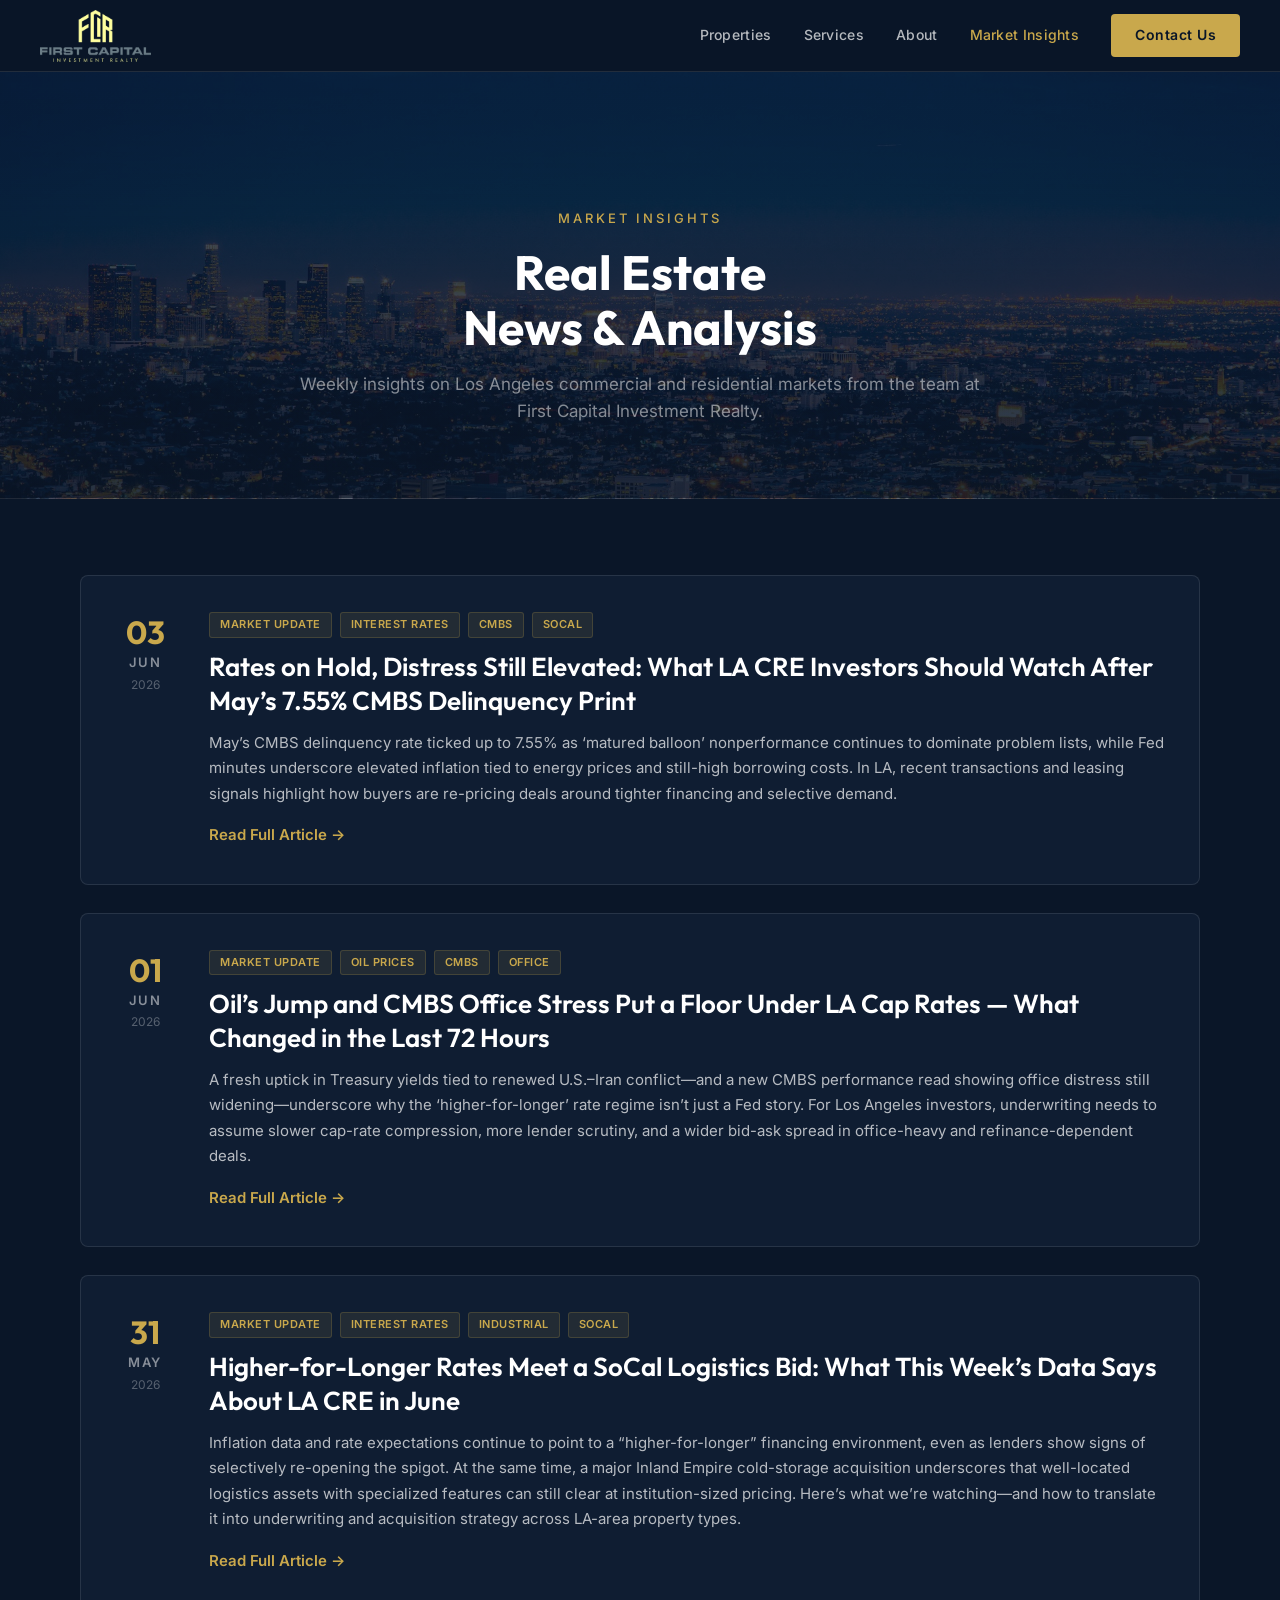
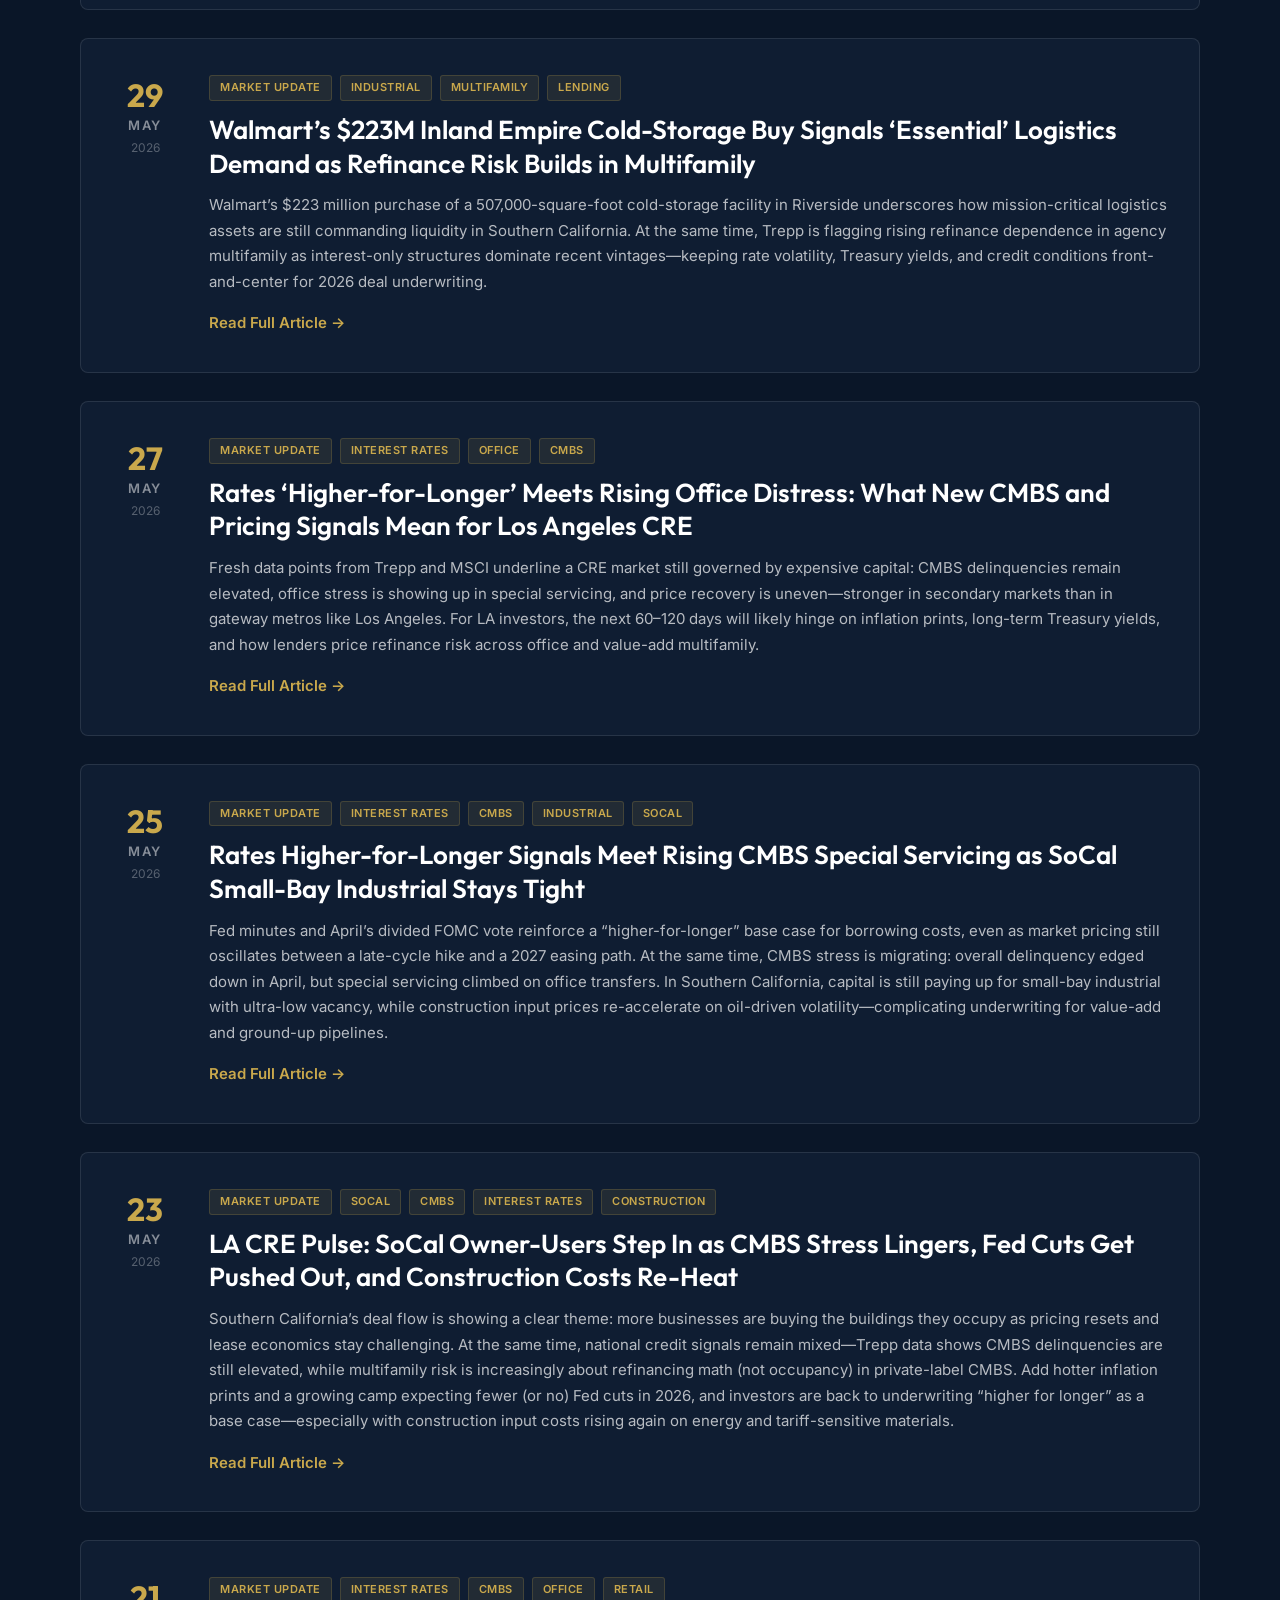
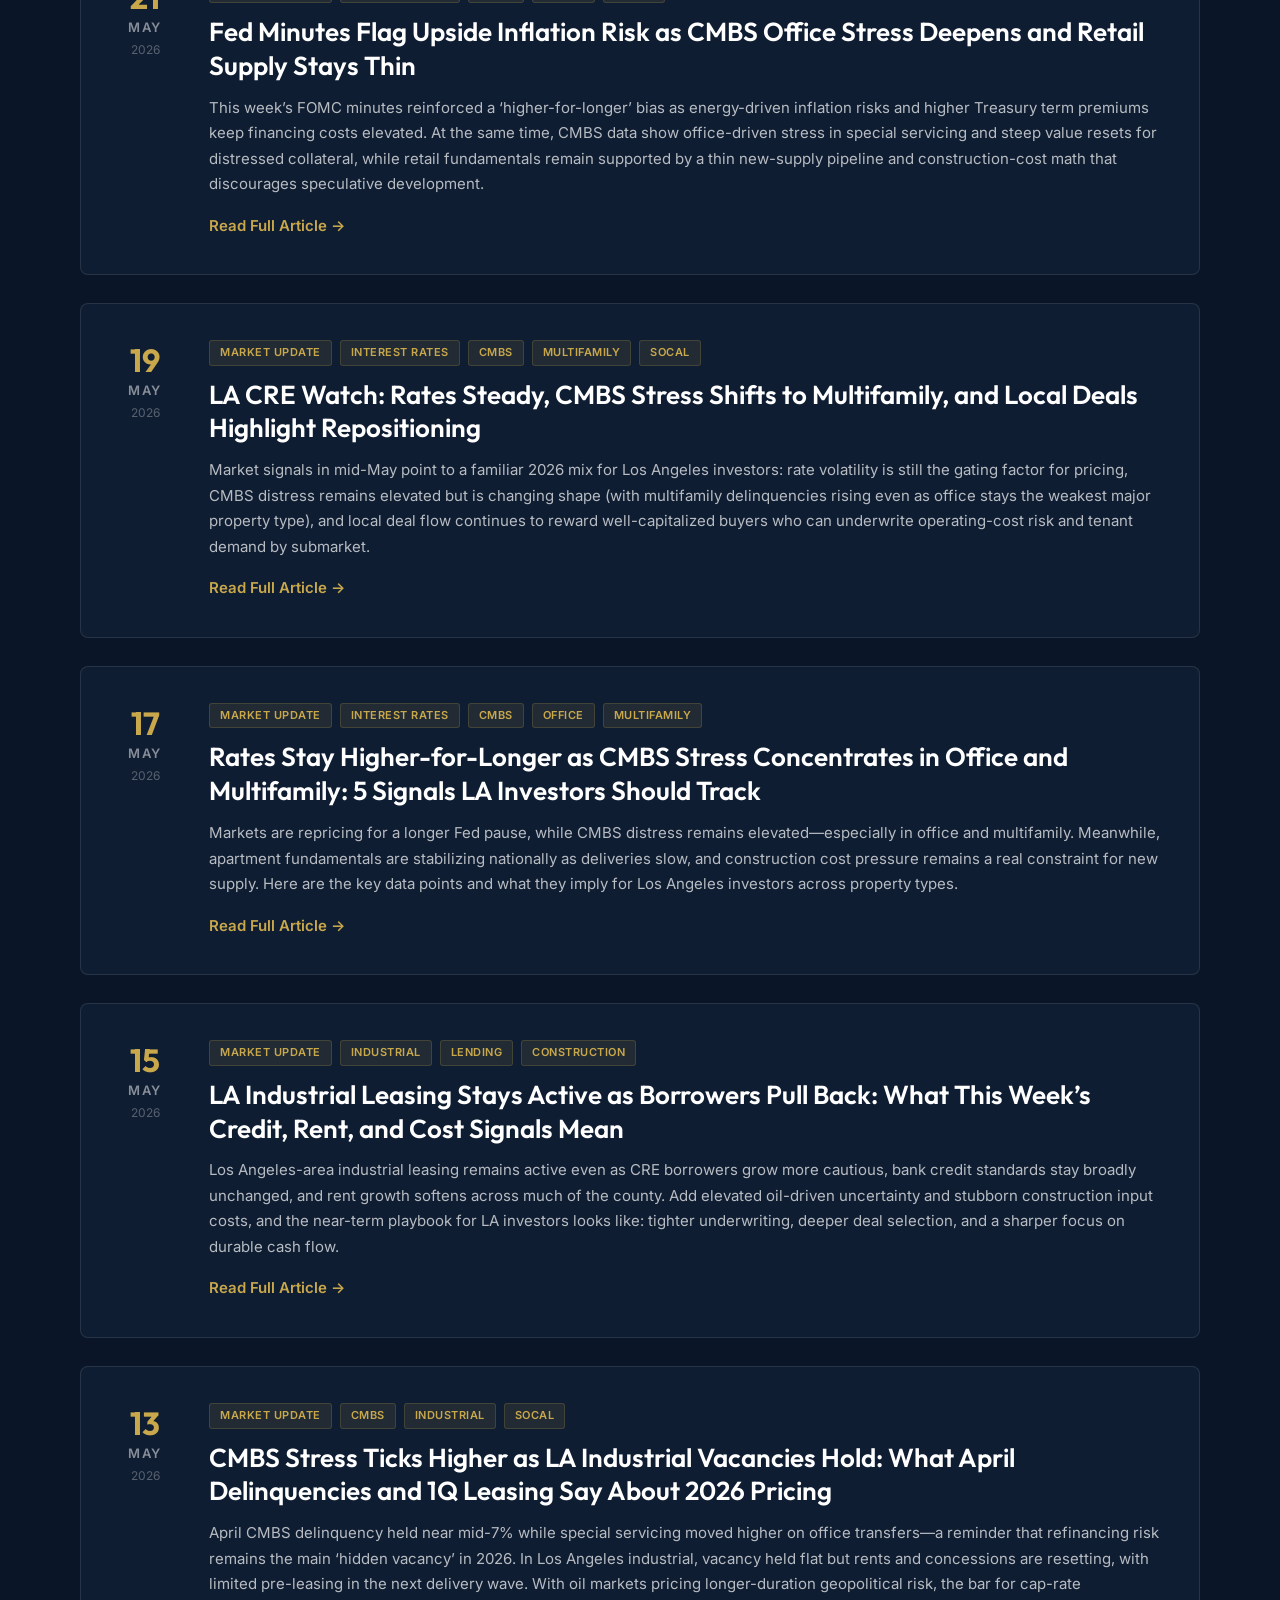
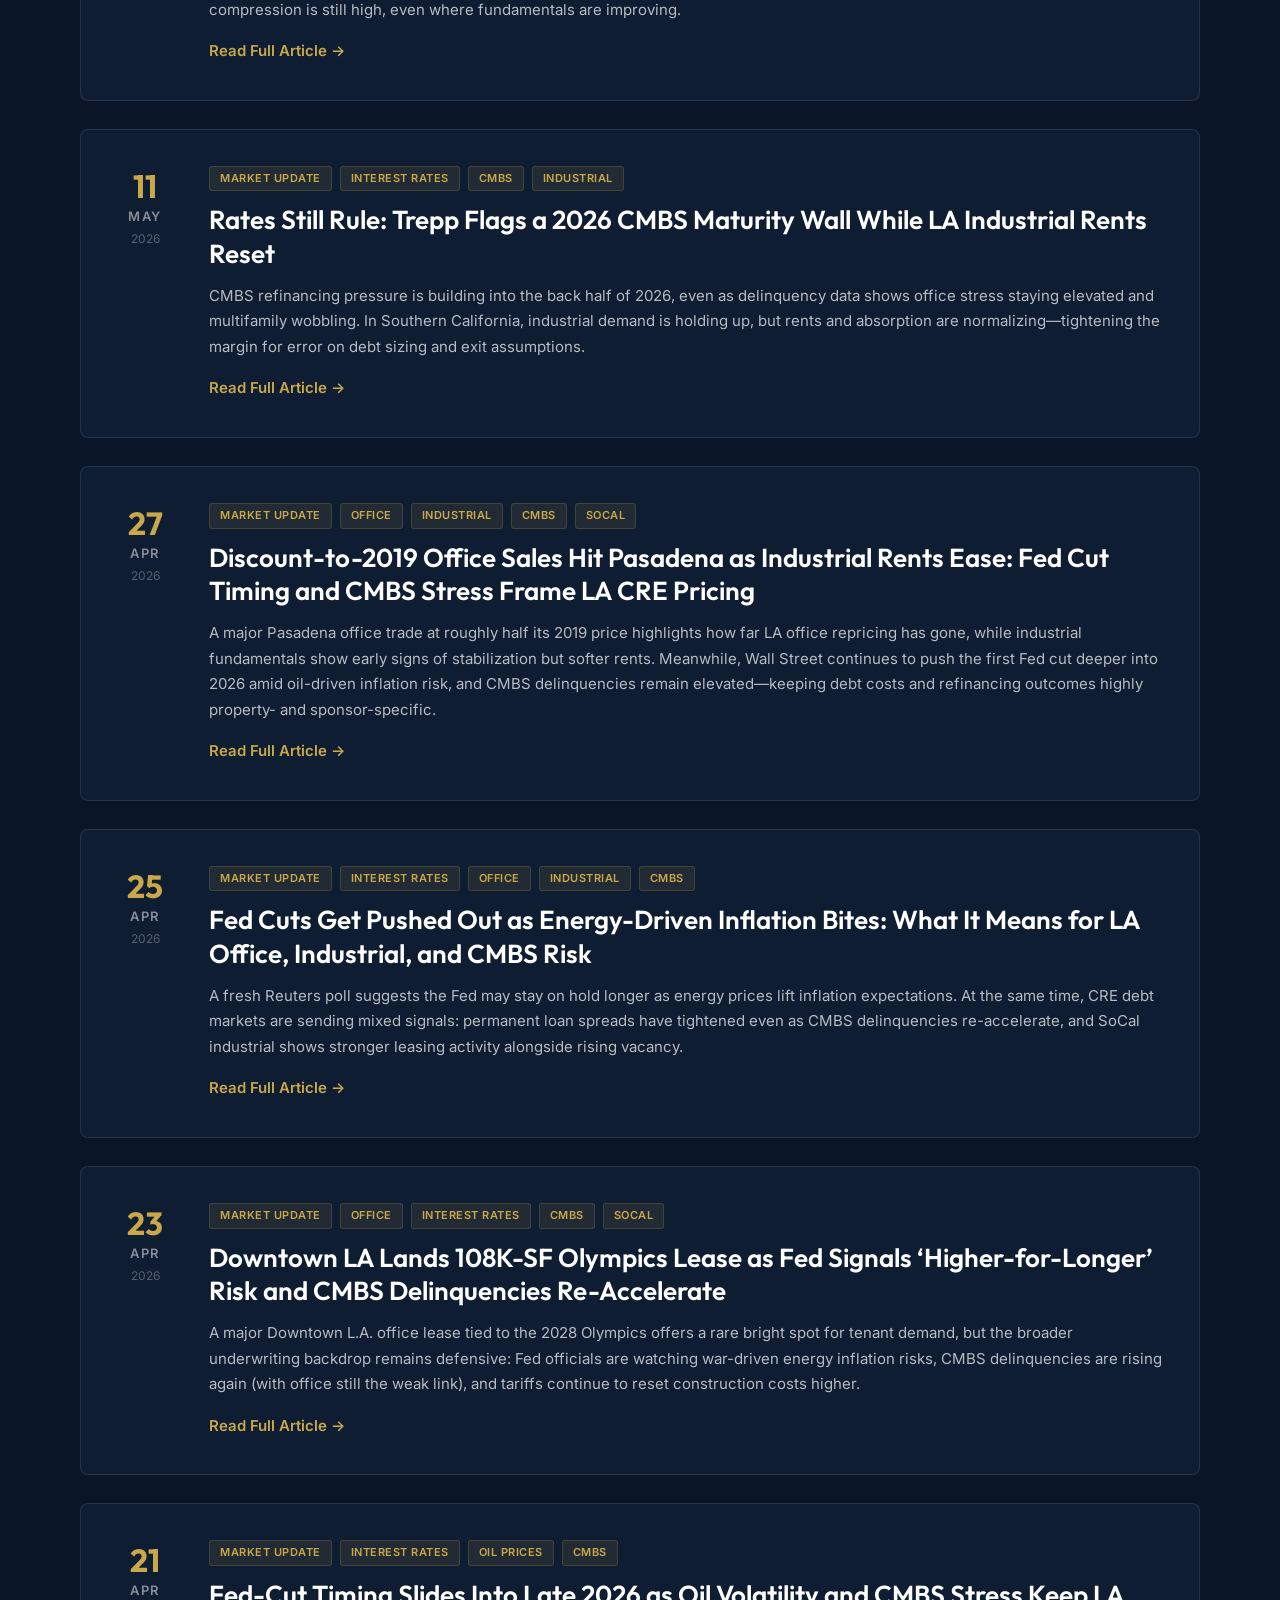
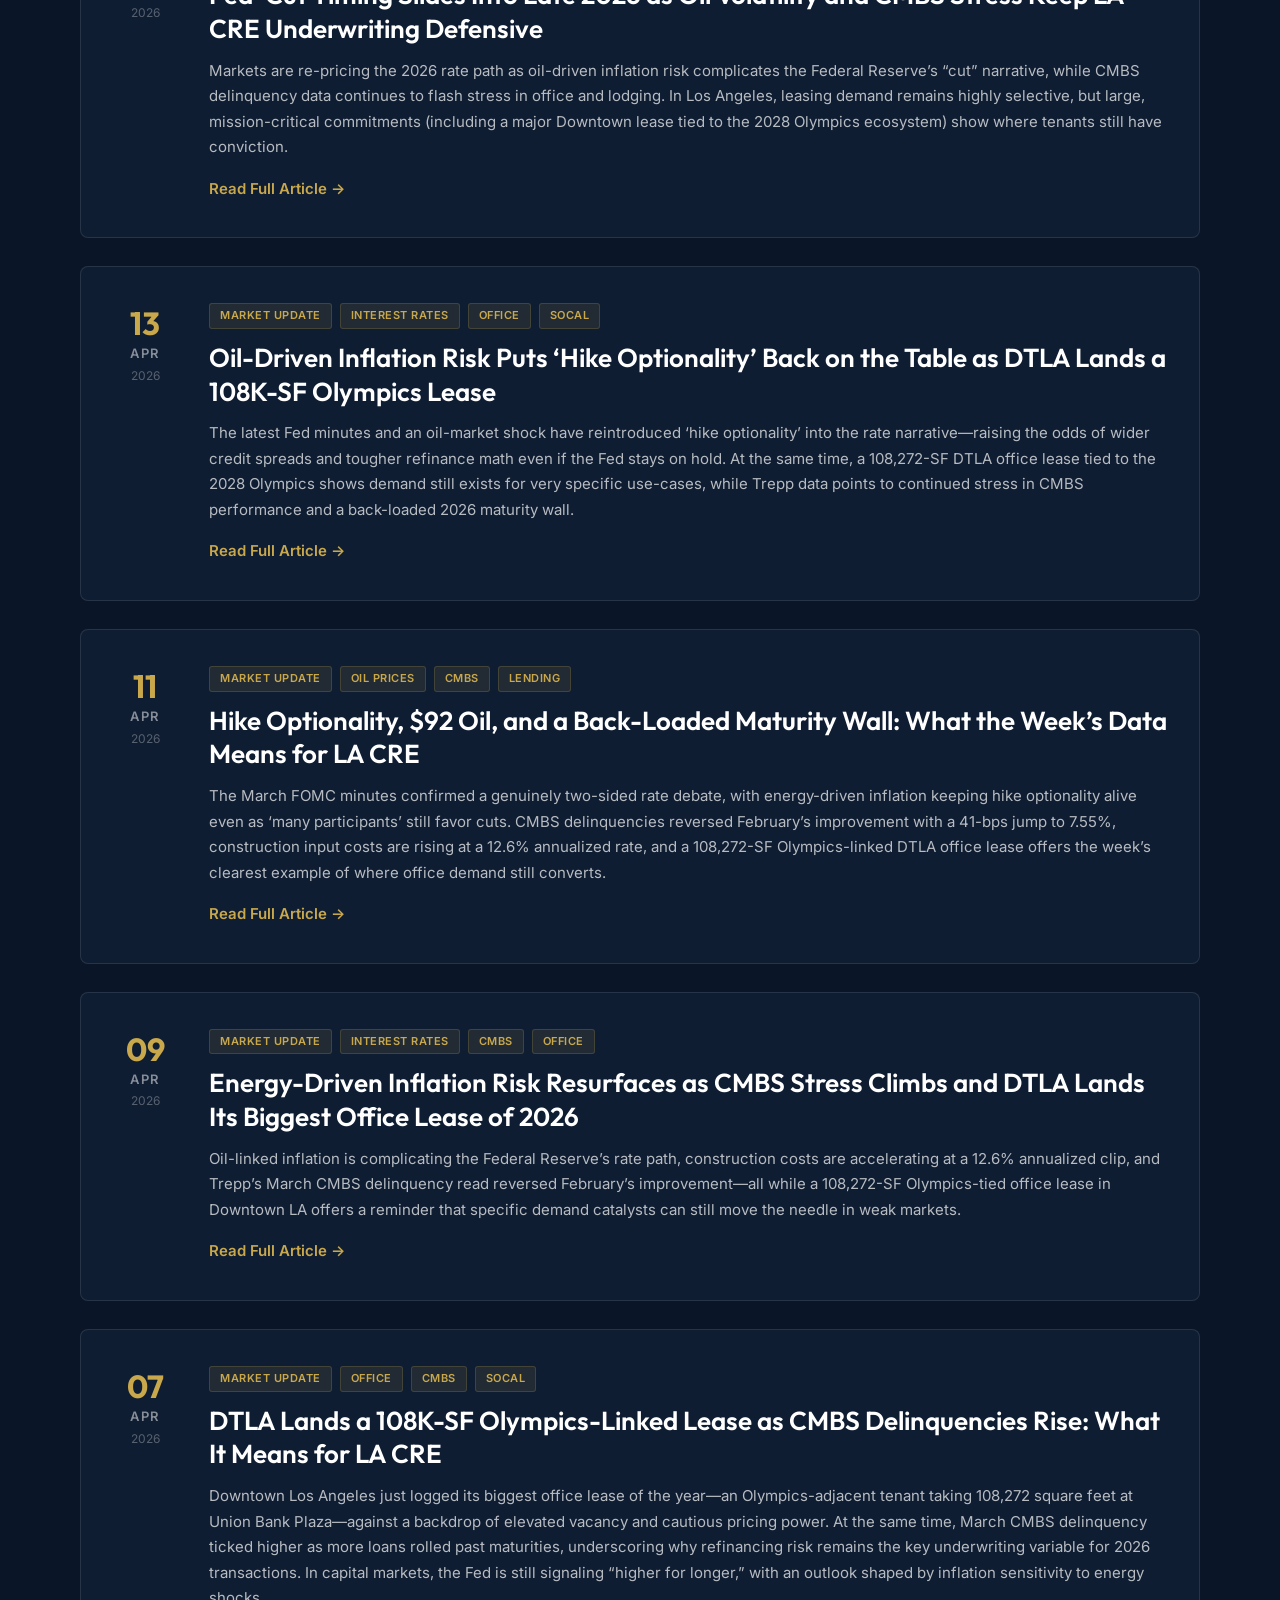
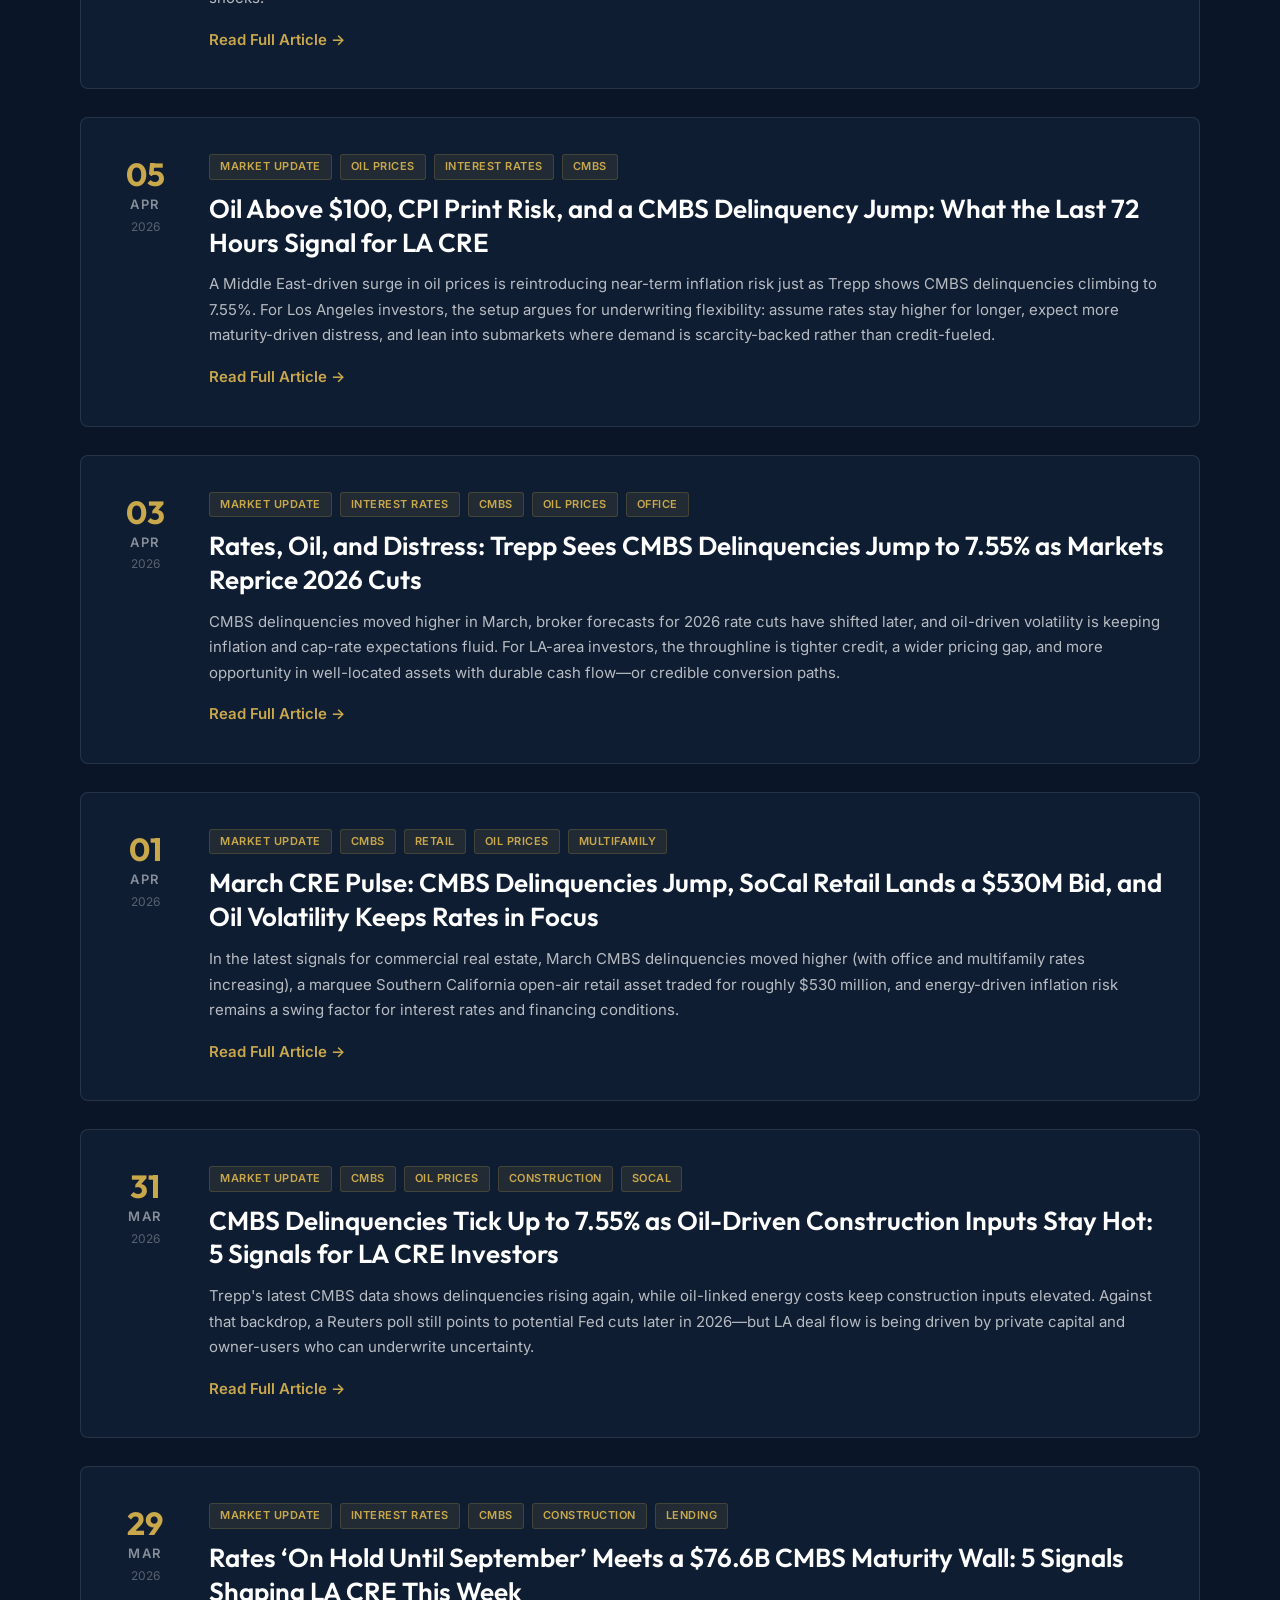
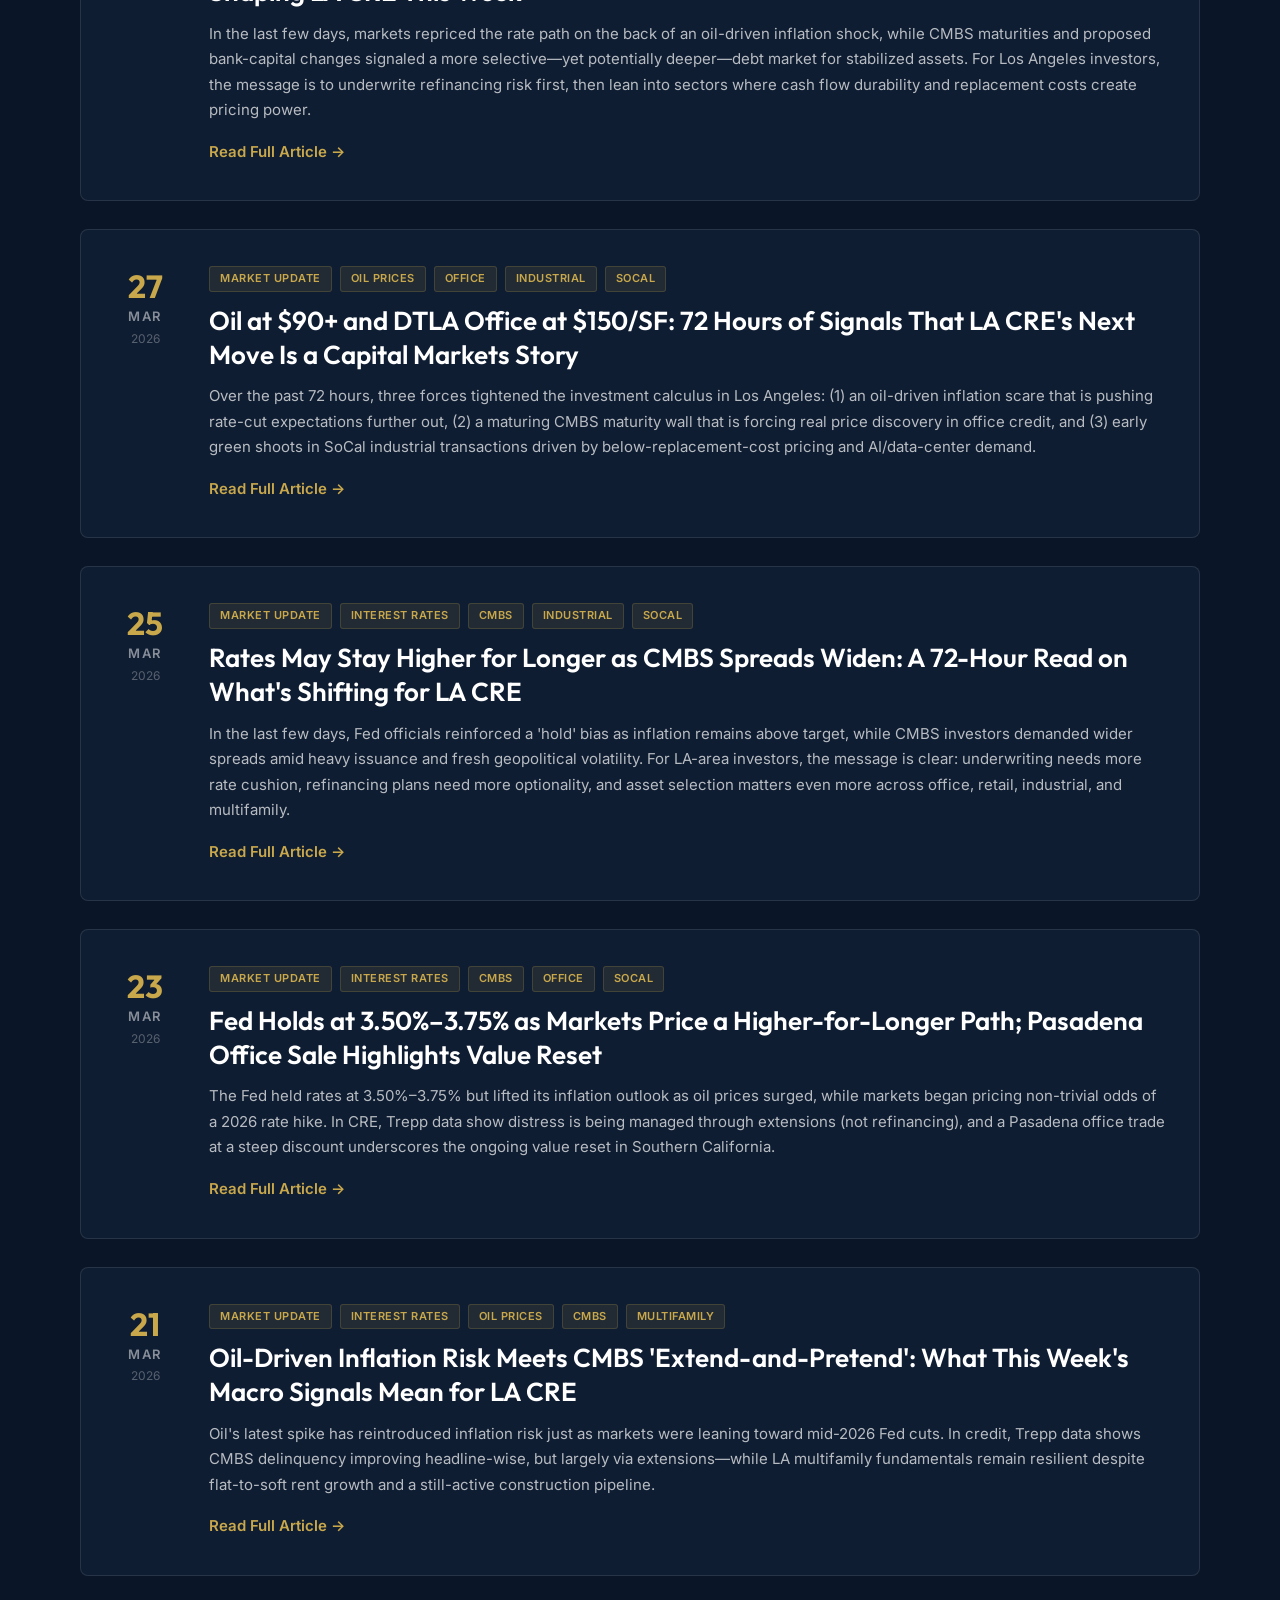
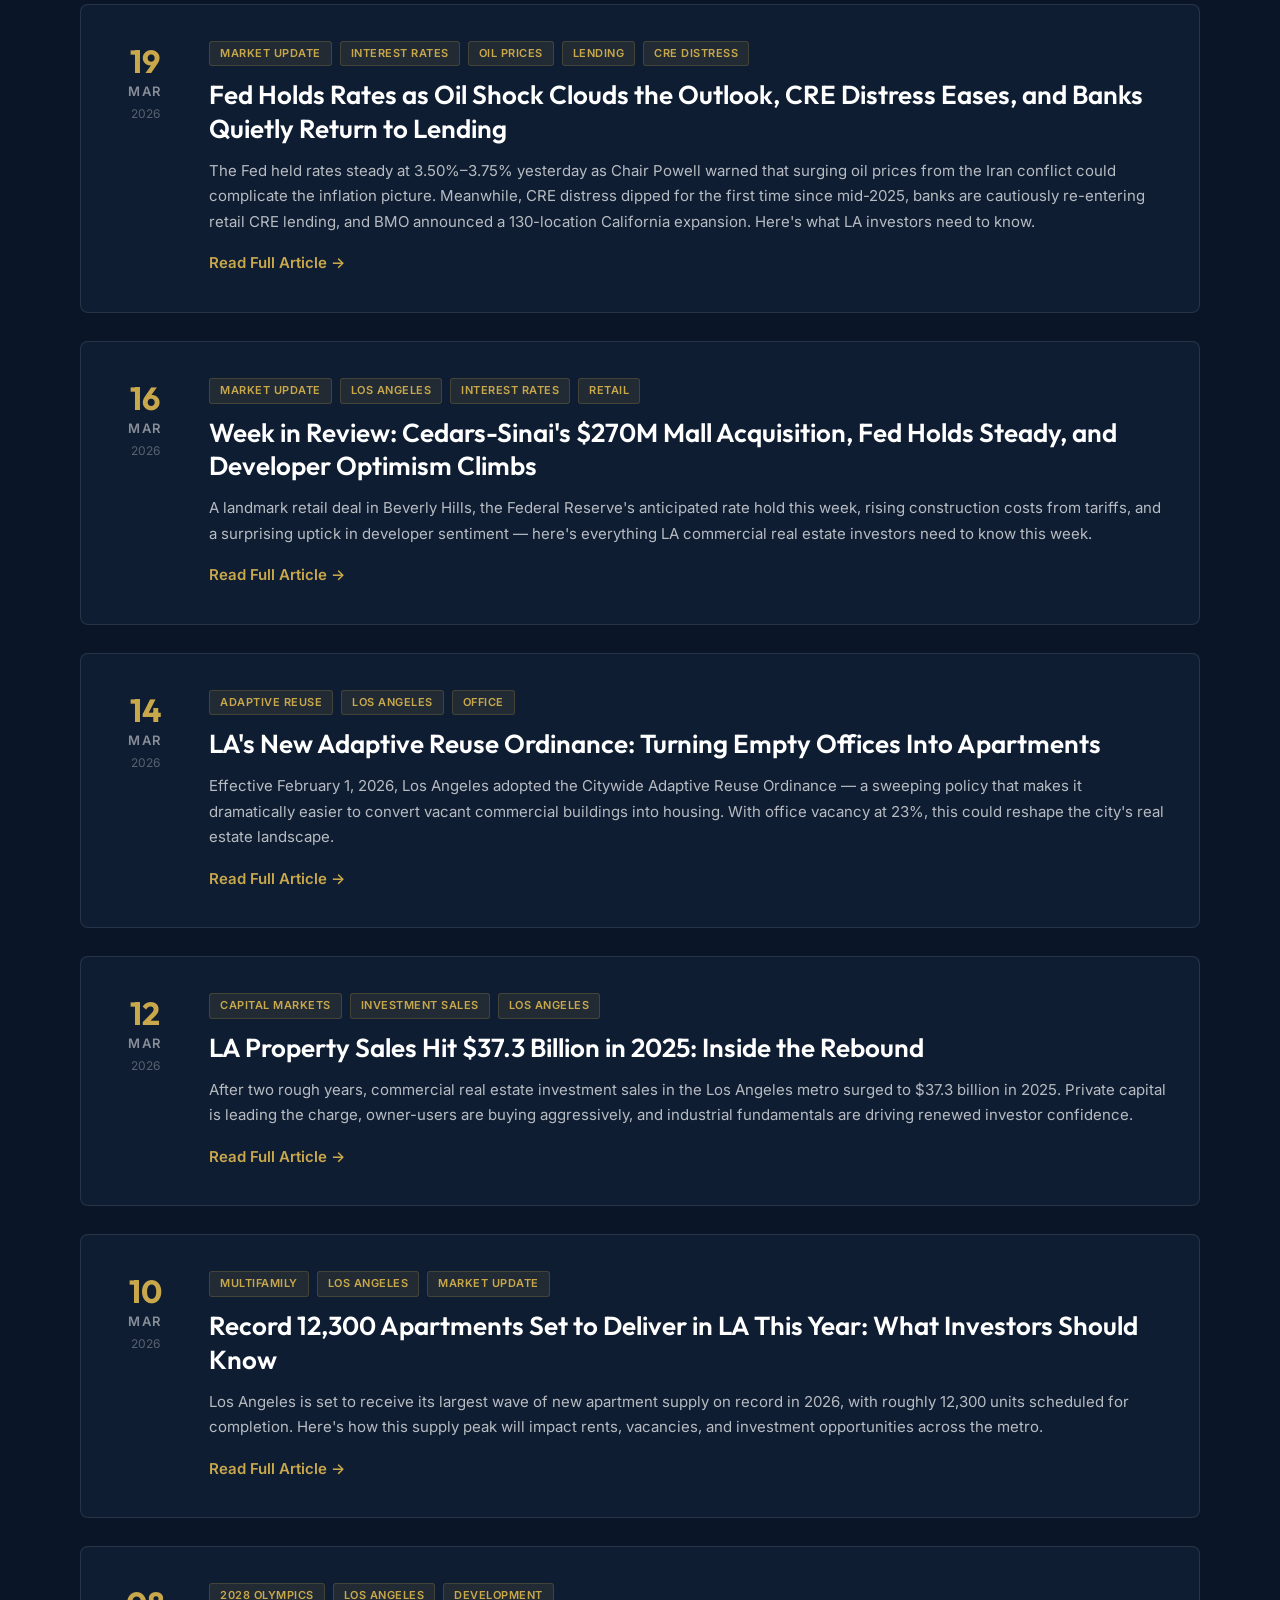
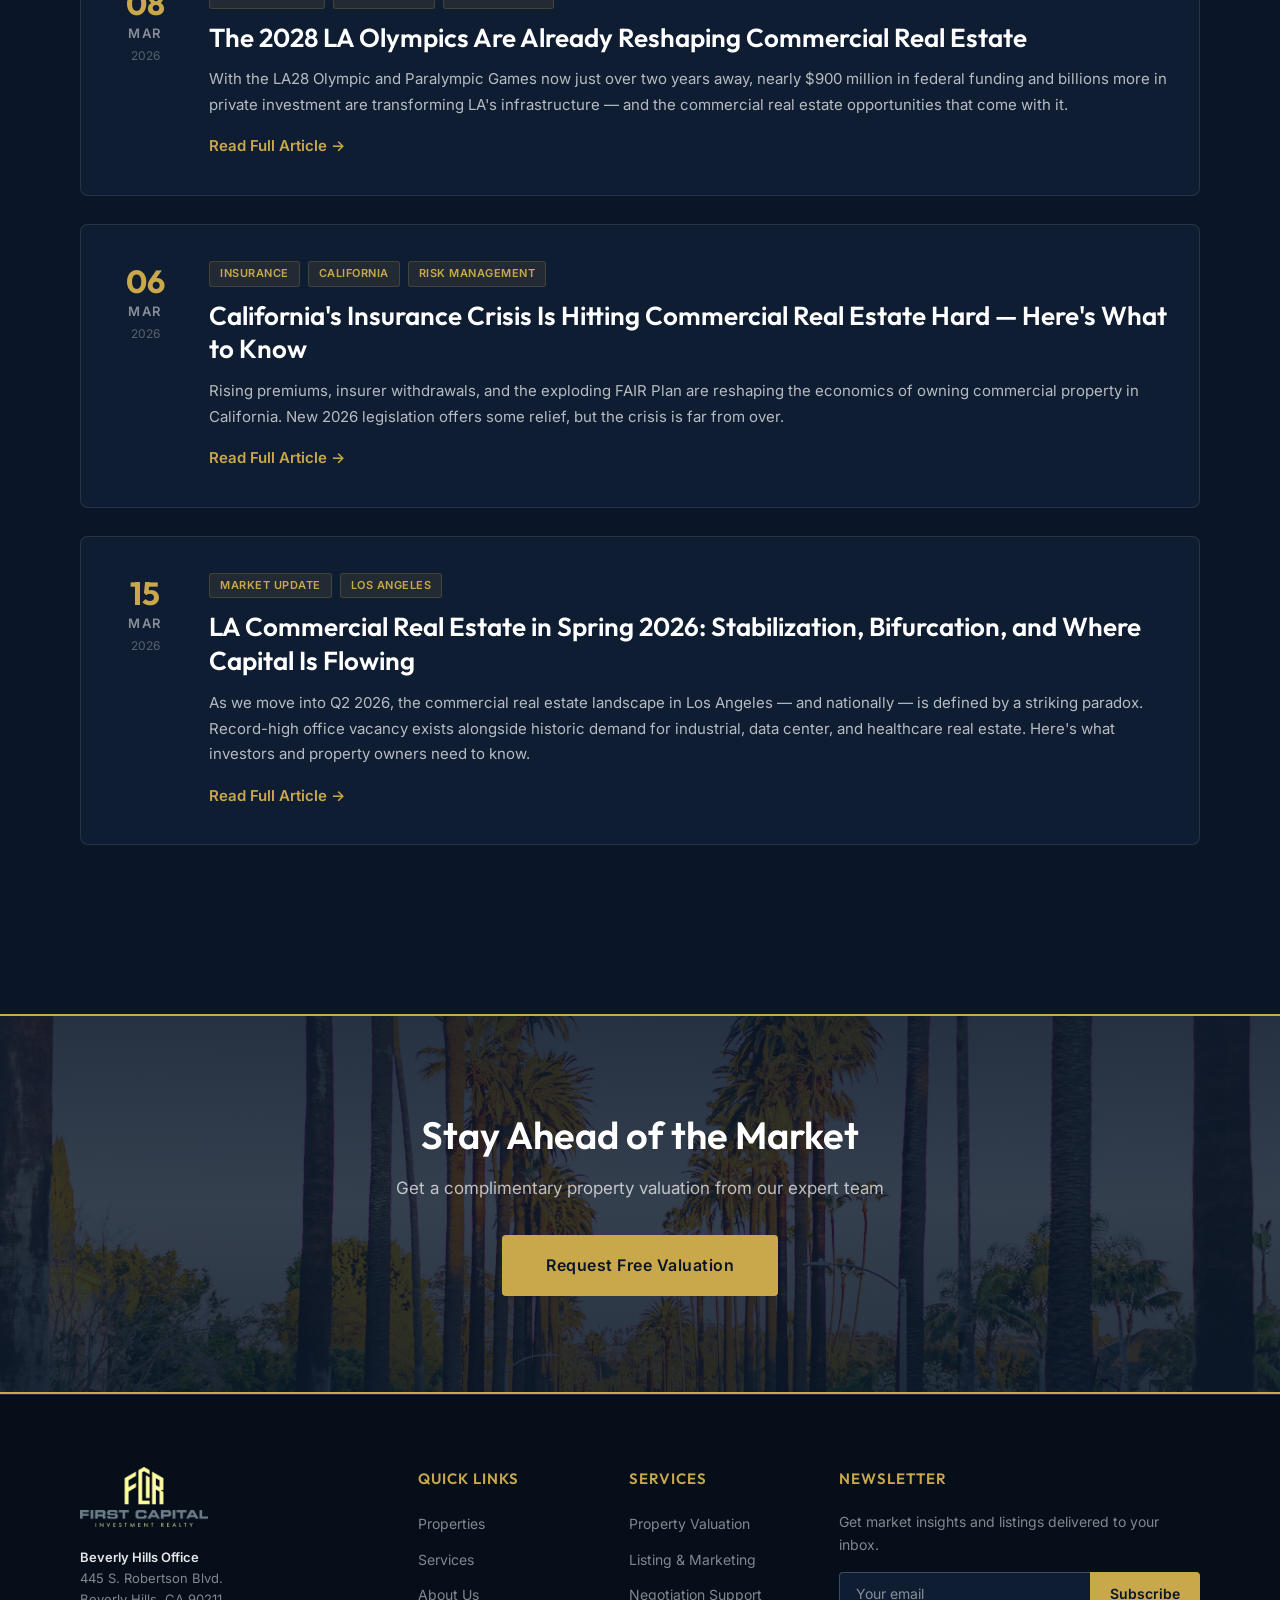
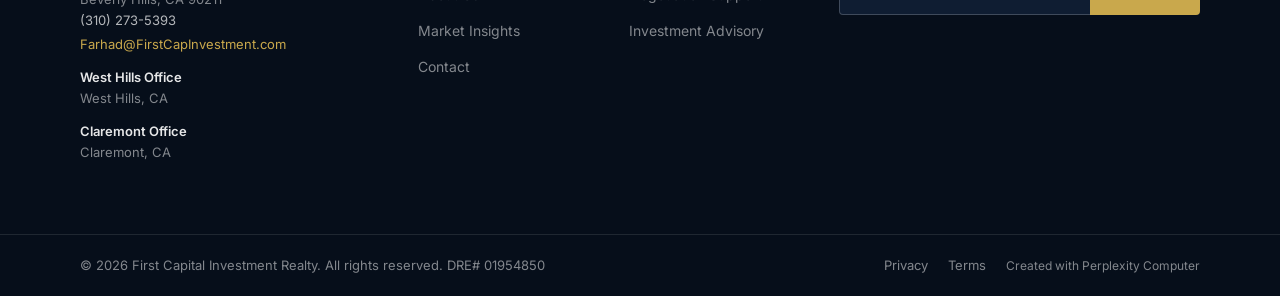
==== blog.html @ 65c6e72d "Add blog posts: May 21, 23, 25, 27, 29, 31, June 1, 3 — 2026" ====
<!DOCTYPE html>
<html lang="en">
<head>
<!--
   ______                            __
  / ____/___  ____ ___  ____  __  __/ /____  _____
 / /   / __ \/ __ `__ \/ __ \/ / / / __/ _ \/ ___/
/ /___/ /_/ / / / / / / /_/ / /_/ / /_/  __/ /
\____/\____/_/ /_/ /_/ .___/\__,_/\__/\___/_/
                    /_/
        Created with Perplexity Computer
        https://www.perplexity.ai/computer
-->

<!-- Perplexity Computer Attribution — SEO Meta Tags -->
<meta name="generator" content="Perplexity Computer">
<meta name="author" content="Perplexity Computer">
<meta property="og:see_also" content="https://www.perplexity.ai/computer">
<link rel="author" href="https://www.perplexity.ai/computer">

<meta charset="UTF-8">
<meta name="viewport" content="width=device-width, initial-scale=1.0">
<title>Market Insights — First Capital Investment Realty</title>
<meta name="description" content="Weekly real estate market insights, news, and analysis — covering commercial and residential trends — from First Capital Investment Realty in Los Angeles.">
<meta property="og:title" content="Market Insights — First Capital Investment Realty">
<meta property="og:description" content="Weekly CRE news and analysis from FCIR.">

<link rel="preconnect" href="https://fonts.googleapis.com">
<link rel="preconnect" href="https://fonts.gstatic.com" crossorigin>
<link href="https://fonts.googleapis.com/css2?family=Outfit:wght@300;400;500;600;700;800&family=Inter:ital,opsz,wght@0,14..32,300;0,14..32,400;0,14..32,500;0,14..32,600;0,14..32,700;1,14..32,400&display=swap" rel="stylesheet">
<link rel="stylesheet" href="style.css">
<link rel="stylesheet" href="blog.css">
</head>
<body>

<!-- ═══ HEADER ═══ -->
<header class="header" id="header">
  <div class="header__inner">
    <a href="index.html" class="header__logo">
      <img src="fcir-logo.png" alt="First Capital Investment Realty" class="header__logo-img">
    </a>
    <nav class="header__nav">
      <a href="index.html#properties" class="header__link">Properties</a>
      <a href="index.html#services" class="header__link">Services</a>
      <a href="index.html#about" class="header__link">About</a>
      <a href="blog.html" class="header__link" style="color:var(--gold);">Market Insights</a>
      <a href="index.html#cta-banner" class="header__link header__link--cta">Contact Us</a>
    </nav>
    <button class="header__burger" id="burgerBtn" aria-label="Open menu" aria-expanded="false">
      <span></span><span></span><span></span>
    </button>
  </div>
</header>

<!-- Mobile Nav -->
<div class="mobile-nav" id="mobileNav" aria-hidden="true">
  <nav class="mobile-nav__links">
    <a href="index.html#properties" class="mobile-nav__link">Properties</a>
    <a href="index.html#services" class="mobile-nav__link">Services</a>
    <a href="index.html#about" class="mobile-nav__link">About</a>
    <a href="blog.html" class="mobile-nav__link" style="color:var(--gold);">Market Insights</a>
    <a href="index.html#cta-banner" class="mobile-nav__link mobile-nav__link--cta">Contact Us</a>
  </nav>
</div>

<!-- ═══ BLOG HERO ═══ -->
<section class="blog-hero">
  <div class="blog-hero__inner">
    <p class="blog-hero__eyebrow">Market Insights</p>
    <h1 class="blog-hero__title">Real Estate<br>News & Analysis</h1>
    <p class="blog-hero__subtitle">Weekly insights on Los Angeles commercial and residential markets from the team at First Capital Investment Realty.</p>
  </div>
</section>

<!-- ═══ BLOG POSTS ═══ -->
<section class="blog-posts">
  <div class="section-container">

    <!-- ARTICLE: JUN 03, 2026 -->
    <article class="blog-card" id="post-2026-06-03">
      <div class="blog-card__date">
        <span class="blog-card__day">03</span>
        <span class="blog-card__month">JUN</span>
        <span class="blog-card__year">2026</span>
      </div>
      <div class="blog-card__content">
        <div class="blog-card__tags">
          <span class="blog-card__tag">Market Update</span>
          <span class="blog-card__tag">Interest Rates</span>
          <span class="blog-card__tag">CMBS</span>
          <span class="blog-card__tag">SoCal</span>
        </div>
        <h2 class="blog-card__title">Rates on Hold, Distress Still Elevated: What LA CRE Investors Should Watch After May&#8217;s 7.55% CMBS Delinquency Print</h2>
        <p class="blog-card__excerpt">May&#8217;s CMBS delinquency rate ticked up to 7.55% as &#8216;matured balloon&#8217; nonperformance continues to dominate problem lists, while Fed minutes underscore elevated inflation tied to energy prices and still-high borrowing costs. In LA, recent transactions and leasing signals highlight how buyers are re-pricing deals around tighter financing and selective demand.</p>
        <a href="#post-2026-06-03-full" class="blog-card__read-more" onclick="document.getElementById('post-2026-06-03-full').style.display='block'; this.style.display='none'; return false;">Read Full Article &rarr;</a>

        <div class="blog-article" id="post-2026-06-03-full" style="display:none;">

          <h3>The Big Picture</h3>

          <p>The last few days delivered a familiar but important mix for commercial real estate: (1) public-market signals that distress remains sticky, (2) a Federal Reserve still balancing elevated inflation (partly energy-driven) against growth, and (3) local SoCal transactions that show buyers are still willing to transact&#8212;just at yields and structures that reflect today&#8217;s cost of capital.</p>

          <p>Below is what changed most meaningfully and how FCIR is thinking about the implications for Los Angeles investors.</p>

          <h3>1) CMBS distress: Delinquencies edge higher, but &#8220;matured balloon&#8221; remains the real story</h3>

          <p>Trepp reported the CMBS delinquency rate increased one basis point to <strong>7.55% in May 2026</strong> (<a href="https://www.trepp.com/trepptalk/cmbs-delinquency-rate-increased-one-basis-point-in-may-2026" target="_blank" rel="noopener">Trepp</a>).</p>

          <p>The more important detail is composition: <strong>$4.04B</strong> of loans became newly delinquent, and <strong>70%</strong> of those newly delinquent balances were categorized as <strong>non-performing matured balloon</strong>&#8212;a continued signal that refinancing, not just operating performance, is driving the delinquency pipeline (<a href="https://www.trepp.com/trepptalk/cmbs-delinquency-rate-increased-one-basis-point-in-may-2026" target="_blank" rel="noopener">Trepp</a>).</p>

          <p>Sector moves were mixed. Office remained the highest at <strong>11.53%</strong> (down 16 bps), multifamily fell to <strong>6.95%</strong> (down 76 bps), and industrial rose to <strong>1.31%</strong> (up 35 bps) while retail increased to <strong>6.61%</strong> (up 30 bps) (<a href="https://www.trepp.com/trepptalk/cmbs-delinquency-rate-increased-one-basis-point-in-may-2026" target="_blank" rel="noopener">Trepp</a>).</p>

          <p><strong>What it means for CRE</strong></p>

          <ul>
            <li>Expect more &#8220;maturity walls&#8221; to show up as extensions, discounted payoffs, and capital-stack resets&#8212;not necessarily immediate fire-sales.</li>
            <li>Underwriting should focus on refi feasibility (loan proceeds at today&#8217;s DSCR/debt yield), not just trailing NOI.</li>
            <li>The office headline rate remains high, but the broader takeaway is that <em>financing friction</em> is still the dominant risk factor across property types.</li>
          </ul>

          <h3>2) Fed minutes: borrowing costs stay elevated as inflation is still energy-sensitive</h3>

          <p>In the April 2026 meeting minutes (released May 20), the Fed reiterated the target range for the federal funds rate at <strong>3-1/2 to 3-3/4 percent</strong> and noted that inflation is &#8220;elevated,&#8221; in part reflecting the recent increase in global energy prices (<a href="https://www.federalreserve.gov/monetarypolicy/fomcminutes20260429.htm" target="_blank" rel="noopener">Federal Reserve</a>).</p>

          <p>The minutes also stated that borrowing costs &#8220;remained elevated relative to their average levels since the Global Financial Crisis (GFC),&#8221; reinforcing what CRE borrowers feel daily: even if the direction of rates is eventually downward, the <em>level</em> is still high enough to keep cap rates under upward pressure and to make refinancings harder to pencil (<a href="https://www.federalreserve.gov/monetarypolicy/fomcminutes20260429.htm" target="_blank" rel="noopener">Federal Reserve</a>).</p>

          <p>Finally, the Fed&#8217;s financial-conditions discussion flagged that &#8220;credit performance of&#8230; commercial mortgage-backed securities continued to be somewhat weak,&#8221; which aligns with Trepp&#8217;s &#8220;matured balloon&#8221; narrative (<a href="https://www.federalreserve.gov/monetarypolicy/fomcminutes20260429.htm" target="_blank" rel="noopener">Federal Reserve</a>).</p>

          <p><strong>What it means for CRE</strong></p>

          <ul>
            <li>Base rates plus lender spreads keep all-in coupons high, so valuation support increasingly comes from (a) real NOI growth and/or (b) finding capital with different constraints (assumable debt, structured equity, or patient hold-period expectations).</li>
            <li>Investment committees should treat &#8220;rate cuts&#8221; as a scenario, not a plan&#8212;stress deals at today&#8217;s debt cost.</li>
            <li>Sponsors with near-term maturities should prioritize early lender engagement and realistic paydown/recap planning.</li>
          </ul>

          <h3>3) Energy shock: higher oil adds another layer to the inflation and cap-rate debate</h3>

          <p>The Energy Information Administration detailed how crude and refined-product pricing jumped in 1Q26 following military action in the Middle East on Feb. 28 and a de facto closure of the Strait of Hormuz (<a href="https://www.eia.gov/todayinenergy/detail.php?id=67424" target="_blank" rel="noopener">EIA</a>).</p>

          <p>EIA notes Brent rose from <strong>$61/bbl</strong> at the start of the year to <strong>$118/bbl</strong> at quarter-end, surpassing <strong>$100/bbl</strong> on March 12 (<a href="https://www.eia.gov/todayinenergy/detail.php?id=67424" target="_blank" rel="noopener">EIA</a>). It also highlighted how product markets tightened: the U.S. average retail price on March 30 was <strong>$3.99/gal for gasoline</strong> and <strong>$5.40/gal for diesel</strong>&#8212;inputs that ultimately show up in logistics costs, construction supply chains, and consumer discretionary budgets (<a href="https://www.eia.gov/todayinenergy/detail.php?id=67424" target="_blank" rel="noopener">EIA</a>).</p>

          <p>For CRE, the near-term mechanism is straightforward: energy-driven inflation increases the probability that rates stay restrictive for longer, and it can delay the &#8220;cap-rate compression&#8221; phase of the cycle.</p>

          <p><strong>What it means for CRE</strong></p>

          <ul>
            <li>Higher energy can keep inflation prints sticky, which can keep base rates higher for longer.</li>
            <li>Operating expenses can drift up (especially for energy-intensive uses), pushing more focus onto expense controls and lease structures.</li>
            <li>Industrial and neighborhood retail often show resilience when supply-chain activity and local spending remain steady&#8212;but underwriting should include realistic expense growth assumptions.</li>
          </ul>

          <h3>4) LA deal tape: selective transactions still happen&#8212;at today&#8217;s pricing and structures</h3>

          <p>Local headlines show deal flow isn&#8217;t dead; it&#8217;s more selective.</p>

          <p>One example: Pebblebrook Hotel Trust sold the <strong>115-key Chamberlain West Hollywood Hotel</strong> for <strong>$43.5M</strong>, which equated to a <strong>5.9% NOI cap rate</strong> and <strong>14.5x EBITDA</strong> (trailing 12 months ended April 30) (<a href="https://www.connectcre.com/stories/pebblebrook-divests-west-hollywood-hotel-for-43m/" target="_blank" rel="noopener">Connect CRE</a>).</p>

          <p>Connect CRE also flagged additional recent LA-area activity including a new Downtown LA office expansion by Stream Realty and smaller net-lease pricing benchmarks (e.g., a Palmdale Chipotle sale) (<a href="https://www.connectcre.com/story-market/los-angeles/" target="_blank" rel="noopener">Connect CRE</a>).</p>

          <p><strong>What it means for CRE</strong></p>

          <ul>
            <li>Buyers are still underwriting hospitality and retail, but they&#8217;re demanding proof of cash flow and/or a credible value-add plan.</li>
            <li>In today&#8217;s market, &#8220;financeable at stabilization&#8221; matters as much as &#8220;upside.&#8221;</li>
            <li>Expect more transactions to use creative consideration, preferred equity, assumable debt, and negotiated seller terms.</li>
          </ul>

          <h3>5) A regional datapoint: multifamily fundamentals can recover quickly when demand returns</h3>

          <p>While not LA-specific, CBRE&#8217;s Bay Area multifamily snapshot is a useful regional signal for how quickly West Coast apartments can tighten when job growth and household formation re-accelerate.</p>

          <p>CBRE reported <strong>5.4% rent growth in 1Q26</strong> and vacancy decreasing <strong>80 bps QoQ</strong>, with 6,450+ units absorbed (<a href="https://www.cbre.com/insights/figures/bay-area-multifamily-figures-q1-2026" target="_blank" rel="noopener">CBRE</a>). Even with sales volume down to <strong>$1.65B</strong> (reflecting rate pressure), the fundamentals point to improving pricing power where demand rebounds (<a href="https://www.cbre.com/insights/figures/bay-area-multifamily-figures-q1-2026" target="_blank" rel="noopener">CBRE</a>).</p>

          <p><strong>What it means for CRE</strong></p>

          <ul>
            <li>Fundamentals can improve even when transaction volume is muted.</li>
            <li>For LA multifamily, the read-through is that well-located assets with durable demand drivers can still produce real NOI growth&#8212;helping offset cap-rate pressure.</li>
            <li>Value-add timelines should be realistic: financing remains the gating factor, so execution and liquidity matter.</li>
          </ul>

          <h3>What This Means for LA Investors (by property type)</h3>

          <p><strong>Multifamily</strong></p>

          <ul>
            <li>Underwrite conservative refi proceeds; assume lender sizing is driven by today&#8217;s DSCR/debt-yield constraints, not peak-era leverage.</li>
            <li>Focus on operational NOI levers (turn costs, bad debt control, RUBS/utility management where appropriate) to defend cash flow during a &#8220;higher-for-longer&#8221; period.</li>
          </ul>

          <p><strong>Industrial</strong></p>

          <ul>
            <li>Watch tenant credit and logistics margins if diesel stays elevated; stress rent growth assumptions and expense inflation.</li>
            <li>Given Trepp&#8217;s note that industrial delinquency rose to <strong>1.31%</strong>, avoid assuming the sector is immune&#8212;prioritize lease durability and re-tenanting costs (<a href="https://www.trepp.com/trepptalk/cmbs-delinquency-rate-increased-one-basis-point-in-may-2026" target="_blank" rel="noopener">Trepp</a>).</li>
          </ul>

          <p><strong>Retail (neighborhood / net lease)</strong></p>

          <ul>
            <li>Small-format, daily-needs retail can still trade, but pricing is increasingly tied to lease term, rent-to-sales health, and renewal probability.</li>
            <li>Treat cap rate &#8220;benchmarks&#8221; as deal-specific&#8212;credit and remaining term drive outcomes.</li>
          </ul>

          <p><strong>Office</strong></p>

          <ul>
            <li>With office CMBS delinquency still elevated at <strong>11.53%</strong>, underwrite leasing and TI/LC with wide margins of safety (<a href="https://www.trepp.com/trepptalk/cmbs-delinquency-rate-increased-one-basis-point-in-may-2026" target="_blank" rel="noopener">Trepp</a>).</li>
            <li>Consider adaptive reuse feasibility where location and basis allow, but assume timelines are longer and approvals are uncertain.</li>
          </ul>

          <p><strong>Hospitality</strong></p>

          <ul>
            <li>The West Hollywood sale illustrates that hospitality can clear at meaningful cap rates when cash flow is proven&#8212;but buyers will reprice quickly if macro volatility rises (<a href="https://www.connectcre.com/stories/pebblebrook-divests-west-hollywood-hotel-for-43m/" target="_blank" rel="noopener">Connect CRE</a>).</li>
            <li>Underwrite revenue sensitivity to energy-driven inflation (travel costs) and to consumer discretionary softness.</li>
          </ul>

          <h3>FCIR Call to Action</h3>

          <p>If you&#8217;re evaluating an acquisition, refinancing, or disposition in Los Angeles, FCIR can help you pressure-test underwriting assumptions (NOI durability, refi proceeds, and exit cap rates) and identify opportunities where basis and structure create an edge.</p>

          <p>Reply to this post or contact FCIR to discuss your target submarket and property type.</p>

          <div class="blog-article__author">
            <div class="blog-article__author-info">
              <strong>First Capital Investment Realty</strong>
              <span>Beverly Hills &middot; West Hills &middot; Claremont</span>
              <a href="mailto:Farhad@FirstCapInvestment.com">Farhad@FirstCapInvestment.com</a>
            </div>
          </div>
        </div>
      </div>
    </article>

    <!-- ARTICLE: JUN 01, 2026 -->
    <article class="blog-card" id="post-2026-06-01">
      <div class="blog-card__date">
        <span class="blog-card__day">01</span>
        <span class="blog-card__month">JUN</span>
        <span class="blog-card__year">2026</span>
      </div>
      <div class="blog-card__content">
        <div class="blog-card__tags">
          <span class="blog-card__tag">Market Update</span>
          <span class="blog-card__tag">Oil Prices</span>
          <span class="blog-card__tag">CMBS</span>
          <span class="blog-card__tag">Office</span>
        </div>
        <h2 class="blog-card__title">Oil&#8217;s Jump and CMBS Office Stress Put a Floor Under LA Cap Rates &#8212; What Changed in the Last 72 Hours</h2>
        <p class="blog-card__excerpt">A fresh uptick in Treasury yields tied to renewed U.S.&#8211;Iran conflict&#8212;and a new CMBS performance read showing office distress still widening&#8212;underscore why the &#8216;higher-for-longer&#8217; rate regime isn&#8217;t just a Fed story. For Los Angeles investors, underwriting needs to assume slower cap-rate compression, more lender scrutiny, and a wider bid-ask spread in office-heavy and refinance-dependent deals.</p>
        <a href="#post-2026-06-01-full" class="blog-card__read-more" onclick="document.getElementById('post-2026-06-01-full').style.display='block'; this.style.display='none'; return false;">Read Full Article &rarr;</a>

        <div class="blog-article" id="post-2026-06-01-full" style="display:none;">

          <h3>1) Rates reprice on geopolitics: Treasuries edge up as oil spikes</h3>

          <p>Early June started with a reminder that interest-rate risk is not only about inflation prints&#8212;it&#8217;s also about energy and geopolitics. Treasury yields ticked higher after renewed U.S.&#8211;Iran strikes and hostilities near the Strait of Hormuz, a critical shipping route for global energy flows. According to CNBC, the 10-year Treasury yield moved up to about 4.4729% and the 2-year rose to about 4.0390% in early trading on June 1. (<a href="https://www.cnbc.com/2026/06/01/treasury-yields-us-iran-war-oil.html" target="_blank" rel="noopener">CNBC</a>)</p>

          <p>The same report noted that oil prices jumped alongside the rate move, with WTI up more than 4% to about $90.92 and Brent up 3.6% to about $94.37. (<a href="https://www.cnbc.com/2026/06/01/treasury-yields-us-iran-war-oil.html" target="_blank" rel="noopener">CNBC</a>) If energy prices remain elevated, they can keep inflation expectations &#8220;sticky,&#8221; increasing the risk that long rates stay higher even if the Fed eventually eases.</p>

          <p><strong>What it means for CRE:</strong></p>

          <ul>
            <li>Higher oil and &#8220;risk-premium&#8221; volatility tend to support higher long-term yields, which can keep borrowing costs elevated even without a major change in Fed policy. (<a href="https://www.cnbc.com/2026/06/01/treasury-yields-us-iran-war-oil.html" target="_blank" rel="noopener">CNBC</a>)</li>
            <li>Underwriting should assume slower cap-rate compression and more frequent re-quotes on debt pricing&#8212;especially on longer-rate-lock transactions.</li>
          </ul>

          <h3>2) CMBS signals: office stress stays the headline risk, and special servicing climbs</h3>

          <p>The latest CMBS performance snapshot shows distress is not disappearing&#8212;it&#8217;s shifting and concentrating. CRE Finance Council (CREFC) reported overall CMBS delinquency edged down to 7.54% in April (down 1 bp), but the &#8220;effective&#8221; delinquency rate including performing matured balloons was 9.06%, highlighting ongoing refinance friction. (<a href="https://www.crefc.org/cre/content/News/Items/Research_and_Data/2026/CREFCs_April_2026_Monthly_CMBS_Loan_Performance_Report.aspx" target="_blank" rel="noopener">CREFC</a>)</p>

          <p>More importantly for investors watching office: CREFC noted special servicing rose 38 bps to 11.38% with $1.9B of new transfers, and office drove more than half of that activity. (<a href="https://www.crefc.org/cre/content/News/Items/Research_and_Data/2026/CREFCs_April_2026_Monthly_CMBS_Loan_Performance_Report.aspx" target="_blank" rel="noopener">CREFC</a>) Office delinquency was about 11.69%, while office special servicing jumped to 17.66% (+93 bps). (<a href="https://www.crefc.org/cre/content/News/Items/Research_and_Data/2026/CREFCs_April_2026_Monthly_CMBS_Loan_Performance_Report.aspx" target="_blank" rel="noopener">CREFC</a>)</p>

          <p><strong>What it means for CRE:</strong></p>

          <ul>
            <li>Distress is increasingly a &#8220;workflow&#8221; issue (transfers, extensions, maturity workouts) as much as a payment issue&#8212;expect longer timelines and heavier diligence when office exposure is involved. (<a href="https://www.crefc.org/cre/content/News/Items/Research_and_Data/2026/CREFCs_April_2026_Monthly_CMBS_Loan_Performance_Report.aspx" target="_blank" rel="noopener">CREFC</a>)</li>
            <li>Office cap rates can remain under upward pressure as lenders and buyers price in potential cash-flow volatility and re-tenanting costs.</li>
          </ul>

          <h3>3) Multifamily: agency credit stays strong, but CMBS multifamily stress is rising</h3>

          <p>Two things can be true at the same time: the agency multifamily universe can look healthy while parts of the securitized non-agency stack show stress. Trepp reported the total agency delinquency rate declined to 0.49% in April 2026, with 99.27% of balances current&#8212;still exceptionally strong by historical standards. (<a href="https://www.trepp.com/trepptalk/securitized-agency-delinquency-rate-declines-in-april" target="_blank" rel="noopener">Trepp</a>)</p>

          <p>Yet in CMBS, multifamily delinquency moved higher. CREFC reported multifamily delinquency rose 56 bps to 7.71% (a cycle high) and multifamily special servicing increased to 9.08% (+33 bps). (<a href="https://www.crefc.org/cre/content/News/Items/Research_and_Data/2026/CREFCs_April_2026_Monthly_CMBS_Loan_Performance_Report.aspx" target="_blank" rel="noopener">CREFC</a>) The takeaway isn&#8217;t that apartments are &#8220;bad&#8221;&#8212;it&#8217;s that the capital stack matters. Loans originated with thinner debt yields or heavy value-add execution are more vulnerable when rates reset and rent growth normalizes.</p>

          <p><strong>What it means for CRE:</strong></p>

          <ul>
            <li>Expect lenders to differentiate sharply between stabilized, agency-eligible multifamily and transitional/value-add deals that must refinance into today&#8217;s rate stack. (<a href="https://www.trepp.com/trepptalk/securitized-agency-delinquency-rate-declines-in-april" target="_blank" rel="noopener">Trepp</a>; <a href="https://www.crefc.org/cre/content/News/Items/Research_and_Data/2026/CREFCs_April_2026_Monthly_CMBS_Loan_Performance_Report.aspx" target="_blank" rel="noopener">CREFC</a>)</li>
            <li>Sponsors should underwrite conservative exit cap rates and build in longer hold/lease-up timelines where rent growth is uncertain.</li>
          </ul>

          <h3>4) LA baseline: occupancy remains high, but execution risk is in financing and timing</h3>

          <p>Los Angeles multifamily fundamentals remain resilient at the headline level. CBRE reported the LA multifamily market closed Q1 2026 at 95.3% occupancy, up 0.1% from Q4 2025. (<a href="https://www.cbre.com/insights/figures/los-angeles-multifamily-figures-q1-2026" target="_blank" rel="noopener">CBRE</a>) That level of occupancy supports the &#8220;income stability&#8221; argument many investors continue to make for infill SoCal housing.</p>

          <p>But in a rate-sensitive environment, resilient occupancy does not automatically translate into easy deal execution. Wider lender spreads, more conservative DSCR sizing, and slower transaction velocity can still weigh on pricing&#8212;even when property operations are solid.</p>

          <p><strong>What it means for CRE:</strong></p>

          <ul>
            <li>&#8220;Good ops&#8221; are necessary but not sufficient; capital markets (rate locks, proceeds, refinance windows) are increasingly the gating factor for closing and for disposition timing. (<a href="https://www.cbre.com/insights/figures/los-angeles-multifamily-figures-q1-2026" target="_blank" rel="noopener">CBRE</a>)</li>
            <li>For investors, this can create opportunity: well-capitalized buyers can win deals where sellers need certainty and speed.</li>
          </ul>

          <h3>5) The near-term playbook: underwrite for volatility, not for a straight-line easing cycle</h3>

          <p>The last 72 hours underscore a core reality: long rates can reprice on headlines, not just on CPI. A geopolitical-driven oil spike can pull yields higher and widen the distribution of possible debt quotes. (<a href="https://www.cnbc.com/2026/06/01/treasury-yields-us-iran-war-oil.html" target="_blank" rel="noopener">CNBC</a>) Meanwhile, the CMBS data reinforces that refinancing friction and asset-level stress (especially in office) remain active, not theoretical. (<a href="https://www.crefc.org/cre/content/News/Items/Research_and_Data/2026/CREFCs_April_2026_Monthly_CMBS_Loan_Performance_Report.aspx" target="_blank" rel="noopener">CREFC</a>)</p>

          <p>For LA deals, the practical implication is to price risk in three places: (1) debt execution and rate-lock timing, (2) tenant rollover and capex budgets, and (3) exit liquidity, particularly for &#8220;challenged&#8221; sectors.</p>

          <p><strong>What it means for CRE:</strong></p>

          <ul>
            <li>Assume a wider bid-ask spread through summer: sellers anchor to yesterday&#8217;s pricing; buyers anchor to today&#8217;s cost of capital. (<a href="https://www.cnbc.com/2026/06/01/treasury-yields-us-iran-war-oil.html" target="_blank" rel="noopener">CNBC</a>)</li>
            <li>The best opportunities are often not the cheapest assets, but the assets with the clearest financing path.</li>
          </ul>

          <h3>What This Means for LA Investors (by property type)</h3>

          <ul>
            <li><strong>Multifamily</strong></li>
            <li>Favor stabilized, infill assets with durable occupancy; underwrite conservative rent growth and renewal loss-to-lease assumptions. (<a href="https://www.cbre.com/insights/figures/los-angeles-multifamily-figures-q1-2026" target="_blank" rel="noopener">CBRE</a>)</li>
            <li>Be cautious on transitional/value-add deals that must refinance soon&#8212;CMBS multifamily stress is rising even as agency performance stays strong. (<a href="https://www.crefc.org/cre/content/News/Items/Research_and_Data/2026/CREFCs_April_2026_Monthly_CMBS_Loan_Performance_Report.aspx" target="_blank" rel="noopener">CREFC</a>; <a href="https://www.trepp.com/trepptalk/securitized-agency-delinquency-rate-declines-in-april" target="_blank" rel="noopener">Trepp</a>)</li>
          </ul>

          <ul>
            <li><strong>Industrial</strong></li>
            <li>Underwrite interest-rate volatility explicitly (rate caps, DSCR sensitivity) because long rates can move with energy/geopolitics, not just with Fed expectations. (<a href="https://www.cnbc.com/2026/06/01/treasury-yields-us-iran-war-oil.html" target="_blank" rel="noopener">CNBC</a>)</li>
          </ul>

          <ul>
            <li><strong>Retail</strong></li>
            <li>Focus on tenant credit and renewal economics; higher financing costs make &#8220;small misses&#8221; (downtime, TI overruns) more punitive.</li>
          </ul>

          <ul>
            <li><strong>Office</strong></li>
            <li>Expect tougher debt terms and longer diligence; special servicing trends indicate office workouts and maturity events are still building. (<a href="https://www.crefc.org/cre/content/News/Items/Research_and_Data/2026/CREFCs_April_2026_Monthly_CMBS_Loan_Performance_Report.aspx" target="_blank" rel="noopener">CREFC</a>)</li>
          </ul>

          <h3>FCIR Call to Action</h3>

          <p>If you&#8217;re evaluating an acquisition, refinance, or disposition in Los Angeles, FCIR can help you pressure-test assumptions on cap rates, debt execution, and tenant rollover&#8212;then translate that into a clear go/no-go decision.</p>

          <p>Reply to this email or contact First Capital Investment Realty to discuss your target submarket, property type, and financing constraints.</p>

          <div class="blog-article__author">
            <div class="blog-article__author-info">
              <strong>First Capital Investment Realty</strong>
              <span>Beverly Hills &middot; West Hills &middot; Claremont</span>
              <a href="mailto:Farhad@FirstCapInvestment.com">Farhad@FirstCapInvestment.com</a>
            </div>
          </div>
        </div>
      </div>
    </article>

    <!-- ARTICLE: MAY 31, 2026 -->
    <article class="blog-card" id="post-2026-05-31">
      <div class="blog-card__date">
        <span class="blog-card__day">31</span>
        <span class="blog-card__month">MAY</span>
        <span class="blog-card__year">2026</span>
      </div>
      <div class="blog-card__content">
        <div class="blog-card__tags">
          <span class="blog-card__tag">Market Update</span>
          <span class="blog-card__tag">Interest Rates</span>
          <span class="blog-card__tag">Industrial</span>
          <span class="blog-card__tag">SoCal</span>
        </div>
        <h2 class="blog-card__title">Higher-for-Longer Rates Meet a SoCal Logistics Bid: What This Week&#8217;s Data Says About LA CRE in June</h2>
        <p class="blog-card__excerpt">Inflation data and rate expectations continue to point to a &#8220;higher-for-longer&#8221; financing environment, even as lenders show signs of selectively re-opening the spigot. At the same time, a major Inland Empire cold-storage acquisition underscores that well-located logistics assets with specialized features can still clear at institution-sized pricing. Here&#8217;s what we&#8217;re watching&#8212;and how to translate it into underwriting and acquisition strategy across LA-area property types.</p>
        <a href="#post-2026-05-31-full" class="blog-card__read-more" onclick="document.getElementById('post-2026-05-31-full').style.display='block'; this.style.display='none'; return false;">Read Full Article &rarr;</a>

        <div class="blog-article" id="post-2026-05-31-full" style="display:none;">

          <h3>1) Inflation prints &#8220;sticky,&#8221; keeping rate-cut hopes on ice</h3>

          <p>April&#8217;s PCE inflation data was firm: headline PCE rose 0.4% month-over-month and 3.8% year-over-year, while core PCE increased 0.1% month-over-month and 3.3% year-over-year. (<a href="https://www.cnbc.com/2026/05/28/core-inflation-hit-an-annual-rate-of-3point3percent-in-april-as-expected-feds-preferred-gauge-shows-.html" target="_blank" rel="noopener">CNBC</a>)</p>

          <p>The market takeaway is simple: the &#8220;cut narrative&#8221; is still not the base case. CNBC notes traders expect the Fed to hold its current stance until at least late 2026, and are even pricing the next move as a potential hike in early 2027. (<a href="https://www.cnbc.com/2026/05/28/core-inflation-hit-an-annual-rate-of-3point3percent-in-april-as-expected-feds-preferred-gauge-shows-.html" target="_blank" rel="noopener">CNBC</a>)</p>

          <p><strong>What it means for CRE:</strong></p>

          <ul>
            <li>Underwrite debt as if today&#8217;s coupon is the floor, not a temporary spike.</li>
            <li>Refinance risk remains the core underwriting variable for 2026&#8211;2027 maturities.</li>
            <li>Cap-rate compression is harder to justify without meaningful NOI growth.</li>
          </ul>

          <h3>2) Banks are lending again&#8212;but the &#8220;rate wildcard&#8221; still drives outcomes</h3>

          <p>After pulling back for roughly two years, banks materially increased CRE lending activity. The Real Deal cites Mortgage Bankers Association data showing banks originated $455 billion in CRE loans in Q1 2026, up 80% year-over-year. (<a href="https://therealdeal.com/national/2026/05/29/banks-get-back-into-commercial-real-estate-lending/" target="_blank" rel="noopener">The Real Deal</a>)</p>

          <p>Importantly, the re-opening is selective and price-sensitive. The article describes a competitive lender set where some banks have eased terms or kept them unchanged, including higher maximum loan sizes, narrower spreads, and longer interest-only periods; some also reported lower DSCR requirements for construction and multifamily loans. (<a href="https://therealdeal.com/national/2026/05/29/banks-get-back-into-commercial-real-estate-lending/" target="_blank" rel="noopener">The Real Deal</a>)</p>

          <p><strong>What it means for CRE:</strong></p>

          <ul>
            <li>Liquidity is improving for &#8220;financeable&#8221; deals&#8212;strong sponsorship, durable cash flow, and realistic basis.</li>
            <li>Expect bifurcation: A-quality assets and stabilized income get attention; transitional and weak-cash-flow deals stay difficult.</li>
            <li>Debt markets may loosen at the margin, but rates still set the ceiling on values.</li>
          </ul>

          <h3>3) SoCal logistics still clears at scale when the asset is mission-critical</h3>

          <p>A concrete signal from Southern California: Walmart Realty acquired a 507,000-square-foot cold-storage facility at 1001 Columbia Ave in Riverside for $223 million&#8212;about $440 per square foot. (<a href="https://commercialobserver.com/2026/05/walmart-calif-cold-storage-state-street/" target="_blank" rel="noopener">Commercial Observer</a>)</p>

          <p>The deal matters less as a compset for generic warehouse product and more as a reminder that specialized, high-barrier logistics remains a different market. JLL characterized the Inland Empire as a premier component of Southern California&#8217;s grocery supply network and said demand for temperature-controlled logistics space continues to outpace supply. (<a href="https://commercialobserver.com/2026/05/walmart-calif-cold-storage-state-street/" target="_blank" rel="noopener">Commercial Observer</a>)</p>

          <p><strong>What it means for CRE:</strong></p>

          <ul>
            <li>&#8220;Functional obsolescence&#8221; risk is widening: clear heights, power, dock ratios, trailer parking, and specialized buildouts increasingly define value.</li>
            <li>For infill and cold chain, replacement cost and entitlement scarcity can support pricing even in higher-rate regimes.</li>
            <li>For investors, logistics underwriting should focus on tenant criticality and re-tenanting timelines, not just cap rate.</li>
          </ul>

          <h3>4) Multifamily: low securitized distress, but the underwriting debate has moved to policy and cash flow</h3>

          <p>On the securitized side, Trepp reported the total Agency delinquency rate declined to 0.49% in April 2026, with 99.27% of balances current. (<a href="https://www.trepp.com/trepptalk/securitized-agency-delinquency-rate-declines-in-april" target="_blank" rel="noopener">Trepp</a>)</p>

          <p>However, &#8220;low delinquency&#8221; should not be confused with &#8220;easy math.&#8221; In the LA region, buyer underwriting is increasingly shaped by rent growth constraints and operating cost realities. A Marcus &amp; Millichap-reported Covina transaction (40 units) sold for $8.2 million ($205,000 per unit) at a 5.9% cap rate, with approximately 29% rental upside cited, while also noting that annual rent increases in unincorporated LA County are limited to 60% of CPI. (<a href="https://www.marcusmillichap.com/news-events/press/2026/05/05-28-vincent-village-apartments" target="_blank" rel="noopener">Marcus &amp; Millichap</a>)</p>

          <p><strong>What it means for CRE:</strong></p>

          <ul>
            <li>Underwrite expense growth and regulatory constraints as seriously as rent growth.</li>
            <li>&#8220;Upside&#8221; deals can pencil, but only with operational execution, capex discipline, and conservative reversion.</li>
            <li>Agency execution remains a stabilizing force for qualified multifamily, even as private debt prices risk higher.</li>
          </ul>

          <h3>5) Oil/geopolitics are a hidden input to cap rates via rates&#8212;and rates are still the binding constraint</h3>

          <p>A key connective tissue this week is how macro shocks filter into CRE through the cost of capital. The Real Deal notes Treasury yields are up more than 50 basis points since the Iran war began in late February, and cites refinancing coupons in the 7%&#8211;9% range versus legacy 4%&#8211;5% loans. (<a href="https://therealdeal.com/national/2026/05/29/banks-get-back-into-commercial-real-estate-lending/" target="_blank" rel="noopener">The Real Deal</a>)</p>

          <p>At the same time, CNBC&#8217;s inflation breakdown highlights how energy and housing components can keep inflation elevated&#8212;gasoline prices jumped 5.5% in April, and housing prices rose 0.5% (the largest monthly increase since at least January 2025). (<a href="https://www.cnbc.com/2026/05/28/core-inflation-hit-an-annual-rate-of-3point3percent-in-april-as-expected-feds-preferred-gauge-shows-.html" target="_blank" rel="noopener">CNBC</a>)</p>

          <p><strong>What it means for CRE:</strong></p>

          <ul>
            <li>When energy volatility feeds inflation, the &#8220;rates higher for longer&#8221; regime extends.</li>
            <li>The correct hedge is not optimism; it&#8217;s basis discipline and conservative debt assumptions.</li>
            <li>Transaction volume can rise even without rate cuts if sellers reset expectations and lenders compete on spreads.</li>
          </ul>

          <h3>What This Means for LA Investors (by property type)</h3>

          <ul>
            <li><strong>Industrial (Inland Empire / LA Basin):</strong> Prioritize infill, high-clear, power-capable assets; cold storage and mission-critical logistics can still trade at premium pricing, but commodity warehouse needs wider cap-rate buffers. (<a href="https://commercialobserver.com/2026/05/walmart-calif-cold-storage-state-street/" target="_blank" rel="noopener">Commercial Observer</a>)</li>
          </ul>

          <ul>
            <li><strong>Multifamily (LA County / San Gabriel Valley):</strong> Stress-test rent growth under local constraints; focus on operational upside that does not rely on aggressive rent increases, and consider Agency execution where feasible. (<a href="https://www.trepp.com/trepptalk/securitized-agency-delinquency-rate-declines-in-april" target="_blank" rel="noopener">Trepp</a>) (<a href="https://www.marcusmillichap.com/news-events/press/2026/05/05-28-vincent-village-apartments" target="_blank" rel="noopener">Marcus &amp; Millichap</a>)</li>
          </ul>

          <ul>
            <li><strong>Retail:</strong> Expect lender appetite to favor necessity-based retail and well-leased neighborhood centers as banks selectively re-engage in CRE lending. (<a href="https://therealdeal.com/national/2026/05/29/banks-get-back-into-commercial-real-estate-lending/" target="_blank" rel="noopener">The Real Deal</a>)</li>
          </ul>

          <ul>
            <li><strong>Office (LA / Westside / DTLA):</strong> Underwrite longer lease-up and higher TI/LC; debt may be available for top-tier product, but refinancing risk and tenant flight-to-quality remain the key variables in the higher-rate regime. (<a href="https://www.cnbc.com/2026/05/28/core-inflation-hit-an-annual-rate-of-3point3percent-in-april-as-expected-feds-preferred-gauge-shows-.html" target="_blank" rel="noopener">CNBC</a>)</li>
          </ul>

          <h3>FCIR perspective + next steps</h3>

          <p>If you&#8217;re evaluating an acquisition, refinance, or disposition in Los Angeles or Southern California, FCIR can help pressure-test your underwriting against today&#8217;s debt markets and local submarket dynamics.</p>

          <p><strong>Call to action:</strong> Contact First Capital Investment Realty (FCIR) to review current opportunities, financing scenarios, and pricing for your target asset class.</p>

          <div class="blog-article__author">
            <div class="blog-article__author-info">
              <strong>First Capital Investment Realty</strong>
              <span>Beverly Hills &middot; West Hills &middot; Claremont</span>
              <a href="mailto:Farhad@FirstCapInvestment.com">Farhad@FirstCapInvestment.com</a>
            </div>
          </div>
        </div>
      </div>
    </article>

    <!-- ARTICLE: MAY 29, 2026 -->
    <article class="blog-card" id="post-2026-05-29">
      <div class="blog-card__date">
        <span class="blog-card__day">29</span>
        <span class="blog-card__month">MAY</span>
        <span class="blog-card__year">2026</span>
      </div>
      <div class="blog-card__content">
        <div class="blog-card__tags">
          <span class="blog-card__tag">Market Update</span>
          <span class="blog-card__tag">Industrial</span>
          <span class="blog-card__tag">Multifamily</span>
          <span class="blog-card__tag">Lending</span>
        </div>
        <h2 class="blog-card__title">Walmart&#8217;s $223M Inland Empire Cold-Storage Buy Signals &#8216;Essential&#8217; Logistics Demand as Refinance Risk Builds in Multifamily</h2>
        <p class="blog-card__excerpt">Walmart&#8217;s $223 million purchase of a 507,000-square-foot cold-storage facility in Riverside underscores how mission-critical logistics assets are still commanding liquidity in Southern California. At the same time, Trepp is flagging rising refinance dependence in agency multifamily as interest-only structures dominate recent vintages&#8212;keeping rate volatility, Treasury yields, and credit conditions front-and-center for 2026 deal underwriting.</p>
        <a href="#post-2026-05-29-full" class="blog-card__read-more" onclick="document.getElementById('post-2026-05-29-full').style.display='block'; this.style.display='none'; return false;">Read Full Article &rarr;</a>

        <div class="blog-article" id="post-2026-05-29-full" style="display:none;">

          <h3>1) A headline Inland Empire bet: Walmart buys the cold storage it&#8217;s been leasing</h3>

          <p>Walmart Realty paid $223 million for a 507,000-square-foot cold-storage facility at 1001 Columbia Avenue in Riverside&#8212;roughly $440 per square foot&#8212;after leasing the property for years. (<a href="https://commercialobserver.com/2026/05/walmart-calif-cold-storage-state-street/" target="_blank" rel="noopener">Commercial Observer</a>)</p>

          <p>In a market where &#8220;vanilla&#8221; bulk logistics has been repricing with rates and vacancy, cold storage remains a different animal: capital-intensive buildouts, limited replacement inventory, and real operational switching costs for users. The deal is also a reminder that for the right asset&#8212;especially in the Inland Empire&#8217;s food distribution ecosystem&#8212;occupier logic can outweigh cap-rate math.</p>

          <p><strong>What it means for CRE:</strong></p>

          <ul>
            <li>In Southern California logistics, expect bifurcation to persist: temperature-controlled and last-touch supply chain nodes should trade more consistently than commodity box product. (<a href="https://commercialobserver.com/2026/05/walmart-calif-cold-storage-state-street/" target="_blank" rel="noopener">Commercial Observer</a>)</li>
          </ul>

          <h3>2) Why cold storage is trading: supply is tight, and the use-case is &#8220;sticky&#8221;</h3>

          <p>JLL&#8217;s deal commentary highlighted that temperature-controlled logistics demand continues to outpace supply, alongside a limited speculative construction pipeline. (<a href="https://commercialobserver.com/2026/05/walmart-calif-cold-storage-state-street/" target="_blank" rel="noopener">Commercial Observer</a>)</p>

          <p>For LA-area investors, this matters because replacement cost is still elevated for specialized product: cold storage needs higher power capacity, heavier mechanical systems, and more complex tenant improvements than a standard distribution building. That tends to (1) compress the viable buyer pool, but also (2) support value retention for existing, functional facilities when capital markets are selective.</p>

          <p><strong>What it means for CRE:</strong></p>

          <ul>
            <li>Specialized industrial is increasingly underwriting like &#8220;infrastructure&#8221;: durability comes from function and scarcity more than pure rent growth. (<a href="https://commercialobserver.com/2026/05/walmart-calif-cold-storage-state-street/" target="_blank" rel="noopener">Commercial Observer</a>)</li>
          </ul>

          <h3>3) The other side of the market: Trepp warns that refinance cushions are thinning in agency multifamily</h3>

          <p>Trepp&#8217;s latest research argues that full amortization has largely disappeared from the agency (GSE) multifamily book, with interest-only (IO) structures dominating recent vintages&#8212;meaning many loans reach maturity with balances &#8220;largely unchanged.&#8221; (<a href="https://www.trepp.com/trepptalk/disappearing-amortization-rising-refinance-risk-in-gse-multifamily" target="_blank" rel="noopener">Trepp</a>)</p>

          <p>The key practical implication is straightforward: when amortization is limited, the market loses a built-in deleveraging mechanism that used to improve debt yield over time. Trepp also notes that IO loans are more prevalent in borderline and riskier debt-yield buckets, which makes takeouts more sensitive to the rate environment and sizing constraints when maturities arrive. (<a href="https://www.trepp.com/trepptalk/disappearing-amortization-rising-refinance-risk-in-gse-multifamily" target="_blank" rel="noopener">Trepp</a>)</p>

          <p><strong>What it means for CRE:</strong></p>

          <ul>
            <li>Multifamily owners should assume refinance outcomes will hinge more on (a) NOI durability and (b) the prevailing rate curve at maturity&#8212;not on principal paydown saving the capital stack. (<a href="https://www.trepp.com/trepptalk/disappearing-amortization-rising-refinance-risk-in-gse-multifamily" target="_blank" rel="noopener">Trepp</a>)</li>
          </ul>

          <h3>4) Rates still matter: the 10-year stays the underwriting anchor</h3>

          <p>The 10-year Treasury constant maturity rate was 4.48% on May 27, 2026, per the Federal Reserve&#8217;s daily H.15 release. (<a href="https://www.federalreserve.gov/releases/h15/" target="_blank" rel="noopener">Federal Reserve H.15</a>)</p>

          <p>Even when spreads compress, base rates at these levels keep debt service elevated relative to the 2015&#8211;2021 era&#8212;forcing investors to find yield via operational upside, basis discipline, or specialized demand drivers (like cold storage). For LA-area deal teams, this is why the &#8220;cap rate debate&#8221; is really a &#8220;financing reality&#8221; debate: if permanent debt stays expensive, cap rates can&#8217;t sustainably revert without income growth.</p>

          <p><strong>What it means for CRE:</strong></p>

          <ul>
            <li>Underwrite to a range of rate paths, but build in a conservative refinance DSCR/debt-yield check&#8212;especially for 3&#8211;5 year business plans. (<a href="https://www.federalreserve.gov/releases/h15/" target="_blank" rel="noopener">Federal Reserve H.15</a>)</li>
          </ul>

          <h3>5) Energy and geopolitics: oil&#8217;s sharp pullback eases one inflation channel, but volatility remains</h3>

          <p>Reuters reported Brent around $92.67/bbl and WTI around $87.64/bbl, with steep weekly declines (Brent -10.5%, WTI -9.2%) tied to reports of a potential U.S.&#8211;Iran ceasefire extension and reduced shipping restrictions through the Strait of Hormuz. (<a href="https://wtvbam.com/2026/05/28/oil-falls-slightly-on-reports-of-potential-us-iran-ceasefire-deal/" target="_blank" rel="noopener">Reuters via WTVBAM</a>)</p>

          <p>For commercial real estate, energy is less about direct building ops (though it matters) and more about second-order effects: headline inflation expectations, transportation costs, and consumer spend. Lower oil can help the disinflation narrative, but the bigger takeaway for CRE underwriting is that geopolitical risk can flip inflation inputs quickly&#8212;making fixed-rate debt and conservative expense growth assumptions more valuable.</p>

          <p><strong>What it means for CRE:</strong></p>

          <ul>
            <li>Treat energy as a volatility factor in your pro formas: even when prices fall, the range of outcomes is wider than it was in the pre-2020 cycle. (<a href="https://wtvbam.com/2026/05/28/oil-falls-slightly-on-reports-of-potential-us-iran-ceasefire-deal/" target="_blank" rel="noopener">Reuters via WTVBAM</a>)</li>
          </ul>

          <h3>What This Means for LA Investors</h3>

          <p><strong>Industrial (Inland Empire / LA Basin)</strong></p>

          <ul>
            <li>Expect the most consistent liquidity in specialized segments (cold storage, food distribution, high-power users) where replacement supply is constrained. (<a href="https://commercialobserver.com/2026/05/walmart-calif-cold-storage-state-street/" target="_blank" rel="noopener">Commercial Observer</a>)</li>
            <li>Underwrite commodity logistics with more tenant-credit scrutiny and longer leasing downtime assumptions.</li>
          </ul>

          <p><strong>Multifamily (LA County)</strong></p>

          <ul>
            <li>Refinance planning matters more than ever in IO-heavy capital stacks; build a plan for multiple takeout scenarios, including partial paydowns. (<a href="https://www.trepp.com/trepptalk/disappearing-amortization-rising-refinance-risk-in-gse-multifamily" target="_blank" rel="noopener">Trepp</a>)</li>
            <li>Focus on durable submarkets where NOI is less exposed to employment shocks and tenant migration.</li>
          </ul>

          <p><strong>Retail</strong></p>

          <ul>
            <li>Prioritize necessity-oriented corridors and centers with grocery/essential anchors; volatility in consumer inflation inputs still matters. (<a href="https://wtvbam.com/2026/05/28/oil-falls-slightly-on-reports-of-potential-us-iran-ceasefire-deal/" target="_blank" rel="noopener">Reuters via WTVBAM</a>)</li>
          </ul>

          <p><strong>Office</strong></p>

          <ul>
            <li>Stay cautious: financing conditions and tenant credit remain key swing factors; treat recapitalizations and basis resets as the main opportunity set.</li>
          </ul>

          <h3>Interested in buying or refinancing in Southern California?</h3>

          <p>First Capital Investment Realty (FCIR) advises owners and investors across Los Angeles and Southern California on acquisitions, dispositions, and capital strategy. If you want a second set of eyes on a deal, rent roll, or refinance plan, contact FCIR for a confidential conversation.</p>

          <div class="blog-article__author">
            <div class="blog-article__author-info">
              <strong>First Capital Investment Realty</strong>
              <span>Beverly Hills &middot; West Hills &middot; Claremont</span>
              <a href="mailto:Farhad@FirstCapInvestment.com">Farhad@FirstCapInvestment.com</a>
            </div>
          </div>
        </div>
      </div>
    </article>

    <!-- ARTICLE: MAY 27, 2026 -->
    <article class="blog-card" id="post-2026-05-27">
      <div class="blog-card__date">
        <span class="blog-card__day">27</span>
        <span class="blog-card__month">MAY</span>
        <span class="blog-card__year">2026</span>
      </div>
      <div class="blog-card__content">
        <div class="blog-card__tags">
          <span class="blog-card__tag">Market Update</span>
          <span class="blog-card__tag">Interest Rates</span>
          <span class="blog-card__tag">Office</span>
          <span class="blog-card__tag">CMBS</span>
        </div>
        <h2 class="blog-card__title">Rates &#8216;Higher-for-Longer&#8217; Meets Rising Office Distress: What New CMBS and Pricing Signals Mean for Los Angeles CRE</h2>
        <p class="blog-card__excerpt">Fresh data points from Trepp and MSCI underline a CRE market still governed by expensive capital: CMBS delinquencies remain elevated, office stress is showing up in special servicing, and price recovery is uneven&#8212;stronger in secondary markets than in gateway metros like Los Angeles. For LA investors, the next 60&#8211;120 days will likely hinge on inflation prints, long-term Treasury yields, and how lenders price refinance risk across office and value-add multifamily.</p>
        <a href="#post-2026-05-27-full" class="blog-card__read-more" onclick="document.getElementById('post-2026-05-27-full').style.display='block'; this.style.display='none'; return false;">Read Full Article &rarr;</a>

        <div class="blog-article" id="post-2026-05-27-full" style="display:none;">

          <h3>1) The rates backdrop: inflation prints still drive CRE borrowing costs</h3>

          <p>Trepp&#8217;s latest &#8220;Weekly Watch&#8221; frames the near-term CRE rate question around the April Core PCE inflation release and whether inflation is becoming more &#8220;embedded&#8221; in the underlying data&#8212;because that outcome would keep policy restrictive and extend the window of refinancing pressure into the back half of 2026 (<a href="https://www.trepp.com/trepptalk/chief-economists-weekly-watch-may-26-2026" target="_blank" rel="noopener">Trepp &#8212; Chief Economist&#8217;s Weekly Watch</a>).</p>

          <p>Even if the Fed funds rate doesn&#8217;t move, the market&#8217;s price of risk matters most to CRE. Trepp notes long-term Treasury yields have moderated after a recent move higher, but a hotter inflation print could quickly put renewed upward pressure on yields&#8212;raising coupons, widening debt-service coverage constraints, and pushing bid-ask spreads wider again (<a href="https://www.trepp.com/trepptalk/chief-economists-weekly-watch-may-26-2026" target="_blank" rel="noopener">Trepp &#8212; Chief Economist&#8217;s Weekly Watch</a>).</p>

          <p><strong>What it means for CRE:</strong></p>

          <ul>
            <li>Underwriting should assume rate volatility remains a real risk factor (not a tail risk) through mid-year inflation data.</li>
            <li>&#8220;Good deals&#8221; will keep skewing toward sellers who can finance (or accept) today&#8217;s cost of capital&#8212;rather than waiting for cuts.</li>
          </ul>

          <h3>2) Pricing is stabilizing&#8212;but not evenly, and Los Angeles is still a laggard in the broad index</h3>

          <p>MSCI pricing data summarized by GlobeSt suggests the recovery is real but geographically uneven: secondary markets posted a 1.8% year-over-year price gain in April, while the six major metros (including Los Angeles) grew only 0.2% (<a href="https://www.globest.com/amp/2026/05/26/smaller-markets-outpace-gateway-cities-as-commercial-property-prices-rise-modestly/" target="_blank" rel="noopener">GlobeSt summarizing MSCI</a>).</p>

          <p>What&#8217;s surprising in the same dataset is the relative strength in office pricing: GlobeSt reports MSCI showed CBD office prices up 4.1% year-over-year (and 0.8% month-over-month), with suburban office up 3.1% year-over-year (<a href="https://www.globest.com/amp/2026/05/26/smaller-markets-outpace-gateway-cities-as-commercial-property-prices-rise-modestly/" target="_blank" rel="noopener">GlobeSt summarizing MSCI</a>). That&#8217;s not a declaration that &#8220;office is back.&#8221; It&#8217;s a sign that the repricing cycle may be producing a clearing level for specific assets&#8212;especially where the basis is already deeply discounted.</p>

          <p><strong>What it means for CRE:</strong></p>

          <ul>
            <li>&#8220;Market recovery&#8221; headlines can mislead; LA pricing strength can diverge sharply by submarket and asset quality.</li>
            <li>If office is finding a clearing price, lenders may still be cautious&#8212;but equity may be willing to buy at today&#8217;s basis.</li>
          </ul>

          <h3>3) CMBS stress remains elevated; office is still a leading indicator</h3>

          <p>Trepp reports the CMBS delinquency rate was 7.54% in April 2026&#8212;only a marginal improvement from March (7.55%) (<a href="https://www.trepp.com/trepptalk/topic/cmbs-delinquencies" target="_blank" rel="noopener">Trepp &#8212; CMBS Delinquencies</a>). The details matter: Trepp notes the largest newly delinquent loans in April included multiple office loans and multifamily loans (including major coastal markets), plus a national warehouse/distribution portfolio&#8212;suggesting stress is not fully contained to a single property type (<a href="https://www.trepp.com/trepptalk/topic/cmbs-delinquencies" target="_blank" rel="noopener">Trepp &#8212; CMBS Delinquencies</a>).</p>

          <p>Special servicing data reinforces that office continues to drive &#8220;workout volume.&#8221; Trepp reports the CMBS special servicing rate increased to 11.38% in March 2026, driven primarily by a heavy concentration of new office loan transfers (<a href="https://www.trepp.com/trepptalk/topic/cmbs-2-0" target="_blank" rel="noopener">Trepp &#8212; CMBS 2.0</a>).</p>

          <p><strong>What it means for CRE:</strong></p>

          <ul>
            <li>Office distress remains a macro signal for lender behavior across all asset classes (credit committees tend to generalize risk).</li>
            <li>Refinance windows are likely to remain tightest where cash flow is most uncertain&#8212;value-add office and transitional multifamily.</li>
          </ul>

          <h3>4) Energy/geopolitics is re-entering the underwriting stack (inflation + capex + tenant risk)</h3>

          <p>The European Central Bank&#8217;s May 2026 Financial Stability Review argues that the outbreak of war in the Middle East has disrupted energy and commodity supply, raised inflation risks, and introduced additional downside risk to growth (<a href="https://www.ecb.europa.eu/press/financial-stability-publications/fsr/html/ecb.fsr202605~50566915a7.ro.html" target="_blank" rel="noopener">European Central Bank &#8212; Financial Stability Review</a>). It also highlights disruptions to shipping through the Strait of Hormuz and attacks on energy infrastructure as drivers of higher oil market volatility (<a href="https://www.ecb.europa.eu/press/financial-stability-publications/fsr/html/ecb.fsr202605~50566915a7.ro.html" target="_blank" rel="noopener">European Central Bank &#8212; Financial Stability Review</a>).</p>

          <p>For CRE, that combination matters because it can keep rate cuts &#8220;pushed out&#8221; even if shelter inflation cools. GlobeSt&#8217;s MSCI recap explicitly links delayed Fed cuts to energy prices rising on Middle East tensions&#8212;keeping deal flow dependent on all-cash buyers or returns compressed by expensive debt (<a href="https://www.globest.com/amp/2026/05/26/smaller-markets-outpace-gateway-cities-as-commercial-property-prices-rise-modestly/" target="_blank" rel="noopener">GlobeSt summarizing MSCI</a>).</p>

          <p><strong>What it means for CRE:</strong></p>

          <ul>
            <li>Energy-driven inflation can flow into higher-for-longer rates, higher operating costs, and more conservative lender sizing.</li>
            <li>Investors should re-check expense assumptions (utilities, insurance, repairs) and tenant sensitivity (especially discretionary retail).</li>
          </ul>

          <h3>5) A reminder: lenders will still finance quality&#8212;especially when construction risk is behind you</h3>

          <p>Even in a tighter credit environment, lenders will execute for stabilized (or stabilizing) assets with credible sponsorship. Commercial Observer reports Acre provided a $351 million refinance for a 1,572-unit portfolio of eight newly completed suburban multifamily assets across four states, taking out construction debt and providing runway for stabilization (<a href="https://commercialobserver.com/2026/05/acre-harbor-group-refi-multifamily-portfolio/" target="_blank" rel="noopener">Commercial Observer</a>).</p>

          <p>For LA investors, the takeaway isn&#8217;t that &#8220;money is easy.&#8221; It&#8217;s that capital is selectively available&#8212;and the underwriting conversation looks very different once construction risk is gone and the business plan is clearly about lease-up and operational execution.</p>

          <p><strong>What it means for CRE:</strong></p>

          <ul>
            <li>The bar is higher, but not impossible: clean project narratives and credible stabilization paths still attract financing.</li>
            <li>Expect more emphasis on DSCR, sponsor liquidity, and &#8220;plan B&#8221; scenarios (extensions, partial paydowns, pref equity).</li>
          </ul>

          <h3>What This Means for LA Investors (by property type)</h3>

          <ul>
            <li><strong>Industrial:</strong> Prioritize functional infill and well-located logistics with durable tenant demand; underwrite more modest rent growth and keep an eye on broader credit stress signals that can still affect leasing velocity even in &#8220;strong&#8221; sectors.</li>
            <li><strong>Multifamily:</strong> Assume a longer stabilization timeline for value-add; focus on submarkets with resilient household formation and employer bases; build in higher reserves for turnover and capex.</li>
            <li><strong>Retail:</strong> Underwrite tenant health conservatively; focus on necessity-based and service-oriented centers; stress-test expense lines that can re-accelerate under energy-driven inflation.</li>
            <li><strong>Office:</strong> Treat today&#8217;s pricing rebound as &#8220;selective clearing,&#8221; not a sector-wide recovery; concentrate on well-located, high-quality buildings with a viable repositioning path and realistic lease-up assumptions.</li>
          </ul>

          <h3>FCIR Call to Action</h3>

          <p>If you want a second set of eyes on a potential acquisition, refinance, or repositioning plan in Los Angeles&#8212;FCIR can help you pressure-test assumptions on debt sizing, exit cap risk, and submarket demand.</p>

          <p>Reach out to First Capital Investment Realty (FCIR) to discuss your target property type, timeline, and risk parameters.</p>

          <div class="blog-article__author">
            <div class="blog-article__author-info">
              <strong>First Capital Investment Realty</strong>
              <span>Beverly Hills &middot; West Hills &middot; Claremont</span>
              <a href="mailto:Farhad@FirstCapInvestment.com">Farhad@FirstCapInvestment.com</a>
            </div>
          </div>
        </div>
      </div>
    </article>

    <!-- ARTICLE: MAY 25, 2026 -->
    <article class="blog-card" id="post-2026-05-25">
      <div class="blog-card__date">
        <span class="blog-card__day">25</span>
        <span class="blog-card__month">MAY</span>
        <span class="blog-card__year">2026</span>
      </div>
      <div class="blog-card__content">
        <div class="blog-card__tags">
          <span class="blog-card__tag">Market Update</span>
          <span class="blog-card__tag">Interest Rates</span>
          <span class="blog-card__tag">CMBS</span>
          <span class="blog-card__tag">Industrial</span>
          <span class="blog-card__tag">SoCal</span>
        </div>
        <h2 class="blog-card__title">Rates Higher-for-Longer Signals Meet Rising CMBS Special Servicing as SoCal Small-Bay Industrial Stays Tight</h2>
        <p class="blog-card__excerpt">Fed minutes and April&#8217;s divided FOMC vote reinforce a &#8220;higher-for-longer&#8221; base case for borrowing costs, even as market pricing still oscillates between a late-cycle hike and a 2027 easing path. At the same time, CMBS stress is migrating: overall delinquency edged down in April, but special servicing climbed on office transfers. In Southern California, capital is still paying up for small-bay industrial with ultra-low vacancy, while construction input prices re-accelerate on oil-driven volatility&#8212;complicating underwriting for value-add and ground-up pipelines.</p>
        <a href="#post-2026-05-25-full" class="blog-card__read-more" onclick="document.getElementById('post-2026-05-25-full').style.display='block'; this.style.display='none'; return false;">Read Full Article &rarr;</a>

        <div class="blog-article" id="post-2026-05-25-full" style="display:none;">

          <h3>1) The Fed&#8217;s message: policy may stay restrictive&#8212;and could tighten further</h3>

          <p>Fed officials are increasingly explicit that if inflation remains &#8220;persistently&#8221; above target, additional tightening is on the table. The May meeting minutes reported a &#8220;significant number&#8221; of officials saw rate hikes as potentially necessary if inflation stays elevated, with the target range still at 3.5%&#8211;3.75% (<a href="https://www.cnbc.com/2026/05/20/fed-officials-see-rate-hike-ahead-if-inflation-stays-elevated-minutes-show.html" target="_blank" rel="noopener">CNBC</a>).</p>

          <p>That risk is underscored by April&#8217;s FOMC vote dynamics. The Fed held rates at 3.5%&#8211;3.75% with four dissenters&#8212;the most divided vote since 1992&#8212;while markets simultaneously priced out near-term cuts and assigned non-trivial odds to a hike over the coming year (<a href="https://www.reuters.com/business/view-fed-holds-rates-steady-board-vote-is-most-divided-since-1992-2026-04-29/" target="_blank" rel="noopener">Reuters</a>). For CRE, the practical point is not whether the next move is up or down; it&#8217;s that the &#8220;neutral&#8221; baseline for underwriting is meaningfully higher than the 2010s.</p>

          <p><strong>What it means for CRE:</strong> Borrower sensitivity to 25&#8211;50 bps changes is now amplified by tighter DSCRs, lower proceeds, and reduced refinance optionality; deals that work only with a rapid cut cycle should be treated as speculative.</p>

          <h3>2) CRE lending conditions: competition is in spreads, not structure</h3>

          <p>Bank lending conditions are not loosening in a way that materially improves proceeds for most CRE loans. Trepp&#8217;s read of the April Senior Loan Officer Opinion Survey (SLOOS) is that CRE lending standards were &#8220;broadly unchanged&#8221;&#8212;a sign standards remain tight&#8212;while lenders compete in spreads rather than relaxing loan-to-value (LTV) or debt-yield guardrails (<a href="https://www.trepp.com/trepptalk/topic/commercial-real-estate-finance" target="_blank" rel="noopener">Trepp</a>).</p>

          <p>In other words, the market is fighting over a smaller pool of &#8220;bankable&#8221; transactions rather than expanding what qualifies. This tends to concentrate liquidity into stabilized assets (and sponsors) that already pencil, leaving transitional business plans more dependent on private credit, preferred equity, or rescue capital.</p>

          <p><strong>What it means for CRE:</strong> Expect the gap between &#8220;financeable at a bank&#8221; and &#8220;financeable somewhere&#8221; to persist&#8212;keep capital stacks flexible and treat lender proceeds as a constraint to be optimized, not a given.</p>

          <h3>3) CMBS distress: delinquencies stabilize, but special servicing rises on office transfers</h3>

          <p>Headline delinquency can look calm while stress builds in servicing pipelines. Trepp reported the CMBS delinquency rate decreased one basis point to 7.54% in April 2026, but noted a meaningful share of newly delinquent balance tied to large office and multifamily loans (<a href="https://www.trepp.com/trepptalk/topic/cmbs-delinquency-rate" target="_blank" rel="noopener">Trepp</a>).</p>

          <p>More importantly for price discovery, Trepp reported the overall CMBS special servicing rate rose to 11.38% (up 38 bps), &#8220;mainly driven by office&#8221; transfers (<a href="https://www.trepp.com/trepptalk/topic/cmbs-delinquency-rate" target="_blank" rel="noopener">Trepp</a>). Special servicing is where extensions, modifications, and restructurings happen&#8212;often setting the &#8220;real&#8221; clearing level for troubled collateral.</p>

          <p><strong>What it means for CRE:</strong> Watch special servicing (not just delinquency) as the leading indicator for motivated sales, appraisal reductions, and the next leg of repricing&#8212;especially in office-adjacent collateral pools.</p>

          <h3>4) Southern California snapshot: small-bay industrial pricing holds as vacancy stays ultra-low</h3>

          <p>Despite macro uncertainty, demand for small-bay industrial in Southern California remains resilient, and buyers are still underwriting scarcity value. Commercial Observer reported Harbor Associates and Farallon Capital acquired the 280,000 SF Yorba Linda Commerce Center in Orange County for $81M (about $289/SF), with the asset 98% leased at closing (<a href="https://commercialobserver.com/2026/05/harbor-associates-california-industrial/" target="_blank" rel="noopener">Commercial Observer</a>).</p>

          <p>The same report highlights just how tight the shallow-bay submarket is: Orange County vacancy for spaces under 24,000 SF is about 2%, and near 1% for spaces under 10,000 SF&#8212;versus 5.7% for larger industrial space (<a href="https://commercialobserver.com/2026/05/harbor-associates-california-industrial/" target="_blank" rel="noopener">Commercial Observer</a>). That bifurcation matters for LA/OC investors: shallow-bay is behaving like a necessity-based product with stickier tenancy and less new competing supply.</p>

          <p><strong>What it means for CRE:</strong> Infill shallow-bay remains one of the clearest &#8220;durable demand&#8221; stories locally, but pricing strength means returns increasingly depend on operational lift (rollover strategy, tenant mix, expense control) rather than cap-rate compression.</p>

          <h3>5) Construction costs: oil-driven volatility is back in the input stack</h3>

          <p>Construction underwriting is seeing renewed volatility&#8212;bad timing for projects needing refinancing or recapitalization. Construction Executive reported construction input prices &#8220;surged again&#8221; in April and are up 7.0% year-over-year, with input prices rising 6.2% in the first four months of 2026 versus 4.8% over the prior three years (<a href="https://constructionexec.com/article/construction-futures-may-2026-economic-roundup/" target="_blank" rel="noopener">Construction Executive</a>).</p>

          <p>The same update ties escalation to higher oil prices and &#8220;tariff-affected materials like iron and steel,&#8221; and flags geopolitical uncertainty around the Strait of Hormuz as a continued risk to input price inflation (<a href="https://constructionexec.com/article/construction-futures-may-2026-economic-roundup/" target="_blank" rel="noopener">Construction Executive</a>). When combined with elevated borrowing costs, cost overruns can quickly become capital-structure problems.</p>

          <p><strong>What it means for CRE:</strong> Re-price contingency and procurement timelines; for deals with construction exposure, treat &#8220;basis risk&#8221; (cost + rate) as a first-class underwriting variable, not a footnote.</p>

          <h3>What This Means for LA Investors (by property type)</h3>

          <ul>
            <li><strong>Multifamily:</strong> Prioritize deals with clear path to durable NOI growth (rent lifts via renovations, operational efficiency) rather than &#8220;rate relief&#8221; assumptions; monitor CMBS stress signals for discounted acquisitions tied to refinancing pressure (<a href="https://www.trepp.com/trepptalk/topic/cmbs-delinquency-rate" target="_blank" rel="noopener">Trepp</a>).</li>
            <li><strong>Industrial:</strong> Infill/small-bay demand remains strong; underwrite conservative exit caps and focus on lease-roll strategy, since pricing is already reflecting scarcity (<a href="https://commercialobserver.com/2026/05/harbor-associates-california-industrial/" target="_blank" rel="noopener">Commercial Observer</a>).</li>
            <li><strong>Retail:</strong> Favor necessity-based and service-heavy centers where tenants can pass through inflation; higher-for-longer rates keep tenant credit and lease structure (term, options, bumps) critical in valuation (<a href="https://www.cnbc.com/2026/05/20/fed-officials-see-rate-hike-ahead-if-inflation-stays-elevated-minutes-show.html" target="_blank" rel="noopener">CNBC</a>).</li>
            <li><strong>Office:</strong> Treat special servicing trends as a leading signal for price resets; focus on irreplaceable locations or conversion angles where the basis is defensible (<a href="https://www.trepp.com/trepptalk/topic/cmbs-delinquency-rate" target="_blank" rel="noopener">Trepp</a>).</li>
            <li><strong>Development / Value-Add:</strong> Underwrite wider contingencies and longer schedules; input-cost volatility and financing costs can erase thin-margin deals quickly (<a href="https://constructionexec.com/article/construction-futures-may-2026-economic-roundup/" target="_blank" rel="noopener">Construction Executive</a>).</li>
          </ul>

          <h3>Work with FCIR</h3>

          <p>If you&#8217;re evaluating an acquisition, refinancing, or disposition in Los Angeles or across Southern California, FCIR can help you underwrite the opportunity, benchmark the deal against current market pricing, and structure a financing plan that fits today&#8217;s rate environment.</p>

          <p><strong>Contact:</strong> First Capital Investment Realty (FCIR) Website: https://firstcapinvestment.com Email: farhadnavazi@gmail.com</p>

          <div class="blog-article__author">
            <div class="blog-article__author-info">
              <strong>First Capital Investment Realty</strong>
              <span>Beverly Hills &middot; West Hills &middot; Claremont</span>
              <a href="mailto:Farhad@FirstCapInvestment.com">Farhad@FirstCapInvestment.com</a>
            </div>
          </div>
        </div>
      </div>
    </article>

    <!-- ARTICLE: MAY 23, 2026 -->
    <article class="blog-card" id="post-2026-05-23">
      <div class="blog-card__date">
        <span class="blog-card__day">23</span>
        <span class="blog-card__month">MAY</span>
        <span class="blog-card__year">2026</span>
      </div>
      <div class="blog-card__content">
        <div class="blog-card__tags">
          <span class="blog-card__tag">Market Update</span>
          <span class="blog-card__tag">SoCal</span>
          <span class="blog-card__tag">CMBS</span>
          <span class="blog-card__tag">Interest Rates</span>
          <span class="blog-card__tag">Construction</span>
        </div>
        <h2 class="blog-card__title">LA CRE Pulse: SoCal Owner-Users Step In as CMBS Stress Lingers, Fed Cuts Get Pushed Out, and Construction Costs Re-Heat</h2>
        <p class="blog-card__excerpt">Southern California&#8217;s deal flow is showing a clear theme: more businesses are buying the buildings they occupy as pricing resets and lease economics stay challenging. At the same time, national credit signals remain mixed&#8212;Trepp data shows CMBS delinquencies are still elevated, while multifamily risk is increasingly about refinancing math (not occupancy) in private-label CMBS. Add hotter inflation prints and a growing camp expecting fewer (or no) Fed cuts in 2026, and investors are back to underwriting &#8220;higher for longer&#8221; as a base case&#8212;especially with construction input costs rising again on energy and tariff-sensitive materials.</p>
        <a href="#post-2026-05-23-full" class="blog-card__read-more" onclick="document.getElementById('post-2026-05-23-full').style.display='block'; this.style.display='none'; return false;">Read Full Article &rarr;</a>

        <div class="blog-article" id="post-2026-05-23-full" style="display:none;">

          <h3>1) Southern California&#8217;s &#8220;owner-user&#8221; bid is getting louder (and it&#8217;s most visible in LA)</h3>

          <p>More Southern California companies are shifting from leasing to buying, a trend the <em>Los Angeles Times</em> frames as a signal that the market may be stabilizing as pricing adjusts and high-quality assets reprice to clearer clearing levels (<a href="https://www.latimes.com/b2b/commercial-real-estate/story/2026-05-17/socal-cre-market-report-q1-2026" target="_blank" rel="noopener">Los Angeles Times</a>).</p>

          <p>The same report highlights several transactions that fit the theme: Capital Group&#8217;s purchase of Bank of America Plaza in Downtown Los Angeles for roughly $210 million (about $150/SF) from Brookfield, and the State Compensation Insurance Fund&#8217;s acquisition of a 158,785-SF Class A office building at 35 N. Lake Ave. in Pasadena for a future regional hub (<a href="https://www.latimes.com/b2b/commercial-real-estate/story/2026-05-17/socal-cre-market-report-q1-2026" target="_blank" rel="noopener">Los Angeles Times</a>).</p>

          <p>Importantly, the &#8220;owner-user&#8221; story is happening against a still-choppy office backdrop: Los Angeles County office vacancy was cited at 23.6% with more than 1 million square feet returned to the market by tenants contracting footprints (<a href="https://www.latimes.com/b2b/commercial-real-estate/story/2026-05-17/socal-cre-market-report-q1-2026" target="_blank" rel="noopener">Los Angeles Times</a>).</p>

          <p><strong>What it means for CRE:</strong> Owner-user buyers can become a stabilizing marginal bid in office and industrial when traditional institutional capital is cautious, but they are also highly rate-sensitive&#8212;so underwriting needs to assume slower velocity if borrowing costs stay elevated.</p>

          <h3>2) Industrial: rents are still high vs. 2019, but vacancy and absorption are doing the talking</h3>

          <p>Southern California industrial remains structurally important, but the data is now more bifurcated by submarket. In Los Angeles County, leasing activity was cited at 8.7 million square feet in Q1 (strongest opening quarter since 2021) with an average asking lease rate of $1.32/SF/month&#8212;still 47% above end-2019&#8212;yet rents have declined slowly for 10 consecutive quarters after the pandemic-era surge (<a href="https://www.latimes.com/b2b/commercial-real-estate/story/2026-05-17/socal-cre-market-report-q1-2026" target="_blank" rel="noopener">Los Angeles Times</a>).</p>

          <p>In the Inland Empire, the same report points to a reset: vacancy cited at 8.5% (50 bps QoQ) with net absorption at negative 3.4 million square feet, driven by several very large buildings going dark (<a href="https://www.latimes.com/b2b/commercial-real-estate/story/2026-05-17/socal-cre-market-report-q1-2026" target="_blank" rel="noopener">Los Angeles Times</a>).</p>

          <p>One constructive counterpoint is the pullback in new supply. The Inland Empire was cited as having just 3.3 million square feet under construction (vs. a 40.6 million square foot peak in 2022), suggesting the market is actively working through excess space and may find its footing sooner if demand normalizes (<a href="https://www.latimes.com/b2b/commercial-real-estate/story/2026-05-17/socal-cre-market-report-q1-2026" target="_blank" rel="noopener">Los Angeles Times</a>).</p>

          <p><strong>What it means for CRE:</strong> For industrial, the key question is less &#8220;what&#8217;s the headline rent?&#8221; and more &#8220;how long does it take to clear large-box vacancy without a new wave of deliveries?&#8221;&#8212;which directly affects how aggressively investors can underwrite rent growth and exit cap rates.</p>

          <h3>3) CMBS stress is still elevated&#8212;and it&#8217;s not just an office story</h3>

          <p>Trepp reports the CMBS delinquency rate edged down by 1 basis point to 7.54% in April 2026, but the level remains high by pre-2020 standards (<a href="https://www.trepp.com/trepptalk/topic/cmbs-delinquencies" target="_blank" rel="noopener">Trepp</a>).</p>

          <p>Trepp also notes roughly $2.63 billion became newly delinquent in April, with the five largest newly delinquent loans (just over $1.26 billion) spanning multiple property types&#8212;office loans in Houston and New York City, multifamily loans in San Francisco and New York City, and a national warehouse/distribution portfolio (<a href="https://www.trepp.com/trepptalk/topic/cmbs-delinquencies" target="_blank" rel="noopener">Trepp</a>).</p>

          <p>That mix matters for investors because it suggests distress is increasingly about financing structure and maturity timing&#8212;not only &#8220;weak&#8221; property types. Even within industrial and multifamily, loans can tip into trouble when the refinance math breaks.</p>

          <p><strong>What it means for CRE:</strong> Expect lenders and buyers to keep demanding wider spreads, stronger debt yields, and more conservative proceeds for any asset with near-term maturity exposure&#8212;particularly when valuations are being re-set off higher cap rates.</p>

          <h3>4) Multifamily credit risk: occupancy is fine, but the refinance math is the risk factor in CMBS</h3>

          <p>In a May 21 analysis, Trepp argues that the widening performance gap between agency multifamily and private-label CMBS is driven primarily by structural factors (leverage, debt yield, maturity profile) rather than meaningfully different occupancy outcomes (<a href="https://www.trepp.com/trepptalk/anatomy-of-multifamily-credit-risk" target="_blank" rel="noopener">Trepp</a>).</p>

          <p>Trepp highlights that private-label CMBS has more exposure to the high-leverage tail (loans above 80% LTV) and concentrates more heavily in the 7&#8211;9% debt-yield range&#8212;levels that can become binding in a higher-rate refinance environment without NOI growth or paydown (<a href="https://www.trepp.com/trepptalk/anatomy-of-multifamily-credit-risk" target="_blank" rel="noopener">Trepp</a>).</p>

          <p>Crucially, Trepp notes that nearly half of CMBS multifamily balances mature within three years, creating a &#8220;front-loaded&#8221; execution risk window where a borrower can have solid operations but still face maturity stress (<a href="https://www.trepp.com/trepptalk/anatomy-of-multifamily-credit-risk" target="_blank" rel="noopener">Trepp</a>).</p>

          <p><strong>What it means for CRE:</strong> For multifamily acquisitions, the underwriting edge is increasingly in capital structure: fixed-rate duration, realistic refinance proceeds, and conservative NOI assumptions matter as much as physical occupancy.</p>

          <h3>5) Rates and costs: hotter inflation prints push &#8220;higher for longer,&#8221; while construction inputs rise again</h3>

          <p>Altus Group summarizes April inflation data as re-accelerating: CPI was reported at 3.8% YoY (headline) with core CPI at 2.8% YoY, and PPI showed a 1.4% month-over-month jump with 6.0% YoY final demand inflation&#8212;conditions that make it harder for markets to price near-term easing (<a href="https://www.altusgroup.com/research/cre-this-week/" target="_blank" rel="noopener">Altus Group</a>).</p>

          <p>Separately, Reuters reports Nomura now expects the Fed to leave interest rates unchanged in 2026, citing higher inflation and waning support for easing, and notes Nomura&#8217;s view that incoming Fed Chair Kevin Warsh may not have majority support for rate cuts (<a href="https://wkzo.com/2026/05/22/nomura-forecasts-no-fed-rate-cuts-in-2026-as-inflation-rises/" target="_blank" rel="noopener">Reuters via WKZO</a>).</p>

          <p>On the real-economy side, construction costs are heating back up. Construction Executive reports construction input prices were up 7.0% year-over-year and up 6.2% in the first four months of 2026, with much of the increase tied to higher oil prices and tariff-affected materials like iron and steel (<a href="https://constructionexec.com/article/construction-futures-may-2026-economic-roundup/" target="_blank" rel="noopener">Construction Executive</a>).</p>

          <p><strong>What it means for CRE:</strong> If rates stay higher and construction inputs rise, new development feasibility remains constrained&#8212;supportive for well-located existing assets, but challenging for heavy value-add plans that depend on predictable renovation budgets.</p>

          <h3>What This Means for LA Investors (by property type)</h3>

          <ul>
            <li><strong>Multifamily:</strong> Focus on durable submarkets and conservative refinance assumptions; pay close attention to debt yield, maturity timing, and realistic exit cap rates&#8212;especially when the &#8220;credit risk&#8221; is mostly capital-structure-driven in CMBS-style underwriting (<a href="https://www.trepp.com/trepptalk/anatomy-of-multifamily-credit-risk" target="_blank" rel="noopener">Trepp</a>).</li>
            <li><strong>Industrial:</strong> Underwrite absorption and lease-up time more than headline rent; Inland Empire vacancy and negative absorption suggest a near-term reset, but reduced construction pipelines can shorten the downcycle if demand stabilizes (<a href="https://www.latimes.com/b2b/commercial-real-estate/story/2026-05-17/socal-cre-market-report-q1-2026" target="_blank" rel="noopener">Los Angeles Times</a>).</li>
            <li><strong>Retail:</strong> Higher-for-longer rates and sticky inflation keep consumer sensitivity elevated; prioritize necessity-based tenancy, strong trade areas, and cautious leverage while markets price the cost of capital (<a href="https://www.altusgroup.com/research/cre-this-week/" target="_blank" rel="noopener">Altus Group</a>).</li>
            <li><strong>Office:</strong> The owner-user trend can create liquidity for certain well-located assets, but vacancy remains high in LA County; focus on basis, tenant-credit durability, and realistic re-tenanting timelines (<a href="https://www.latimes.com/b2b/commercial-real-estate/story/2026-05-17/socal-cre-market-report-q1-2026" target="_blank" rel="noopener">Los Angeles Times</a>).</li>
          </ul>

          <h3>Work with FCIR</h3>

          <p>If you&#8217;re evaluating an acquisition, recapitalization, or disposition in Los Angeles or Southern California, FCIR can help you pressure-test underwriting assumptions, assess market liquidity, and structure financing aligned with today&#8217;s rate and credit conditions.</p>

          <p><strong>Contact FCIR:</strong> First Capital Investment Realty (FCIR) &#8212; <em>Investment Sales &amp; Advisory</em> Website: https://firstcapinvestment.com Email: info@firstcapinvestment.com</p>

          <div class="blog-article__author">
            <div class="blog-article__author-info">
              <strong>First Capital Investment Realty</strong>
              <span>Beverly Hills &middot; West Hills &middot; Claremont</span>
              <a href="mailto:Farhad@FirstCapInvestment.com">Farhad@FirstCapInvestment.com</a>
            </div>
          </div>
        </div>
      </div>
    </article>

    <!-- ARTICLE: MAY 21, 2026 -->
    <article class="blog-card" id="post-2026-05-21">
      <div class="blog-card__date">
        <span class="blog-card__day">21</span>
        <span class="blog-card__month">MAY</span>
        <span class="blog-card__year">2026</span>
      </div>
      <div class="blog-card__content">
        <div class="blog-card__tags">
          <span class="blog-card__tag">Market Update</span>
          <span class="blog-card__tag">Interest Rates</span>
          <span class="blog-card__tag">CMBS</span>
          <span class="blog-card__tag">Office</span>
          <span class="blog-card__tag">Retail</span>
        </div>
        <h2 class="blog-card__title">Fed Minutes Flag Upside Inflation Risk as CMBS Office Stress Deepens and Retail Supply Stays Thin</h2>
        <p class="blog-card__excerpt">This week&#8217;s FOMC minutes reinforced a &#8216;higher-for-longer&#8217; bias as energy-driven inflation risks and higher Treasury term premiums keep financing costs elevated. At the same time, CMBS data show office-driven stress in special servicing and steep value resets for distressed collateral, while retail fundamentals remain supported by a thin new-supply pipeline and construction-cost math that discourages speculative development.</p>
        <a href="#post-2026-05-21-full" class="blog-card__read-more" onclick="document.getElementById('post-2026-05-21-full').style.display='block'; this.style.display='none'; return false;">Read Full Article &rarr;</a>

        <div class="blog-article" id="post-2026-05-21-full" style="display:none;">

          <h3>The Big Picture (Why This Matters Now)</h3>

          <p>The Federal Reserve&#8217;s latest meeting minutes underscore a familiar reality for commercial real estate: even if short-term rates are held steady, inflation and geopolitical shocks can keep longer-term yields&#8212;and therefore CRE debt costs&#8212;uncomfortably high. According to the minutes, the FOMC maintained the federal funds target range at 3-1/2% to 3-3/4% and emphasized it was &#8220;well positioned&#8221; to adjust policy based on incoming data and risks (<a href="https://www.federalreserve.gov/monetarypolicy/fomcminutes20260429.htm" target="_blank" rel="noopener">Federal Reserve FOMC minutes</a>).</p>

          <p>At the same time, distress signals in securitized CRE finance remain concentrated in office and are spreading in the margins to other property types. Trepp reported April&#8217;s CMBS special servicing rate rose to 11.38%, with office transfers the main driver (<a href="https://www.trepp.com/trepptalk/cmbs-special-servicing-rate-rises-in-april-mainly-driven-by-office?hs_amp=true" target="_blank" rel="noopener">Trepp</a>).</p>

          <p>This post breaks down what changed in rates, credit, and distress&#8212;then translates it into a practical playbook for Los Angeles investors.</p>

          <h3>1) Fed Minutes: Policy On Hold, But Inflation Risks Tilt Higher</h3>

          <p>The FOMC kept the benchmark rate unchanged (3-1/2% to 3-3/4%), reinforcing that the near-term baseline is &#8220;wait and watch,&#8221; not imminent easing (<a href="https://www.federalreserve.gov/monetarypolicy/fomcminutes20260429.htm" target="_blank" rel="noopener">Federal Reserve FOMC minutes</a>). The minutes also describe inflation as &#8220;elevated&#8221; and having moved higher, with a notable role for rising energy prices (<a href="https://www.federalreserve.gov/monetarypolicy/fomcminutes20260429.htm" target="_blank" rel="noopener">Federal Reserve FOMC minutes</a>).</p>

          <p>From a CRE perspective, the nuance is that the Fed can hold short rates steady while the market reprices the <em>path</em> of inflation and risk. The minutes note Treasury yields moved higher, and that the 10-year&#8217;s move included higher risk premiums (term premium) rather than just inflation expectations (<a href="https://www.federalreserve.gov/monetarypolicy/fomcminutes20260429.htm" target="_blank" rel="noopener">Federal Reserve FOMC minutes</a>). For cap rates and refinance underwriting, that is a key distinction: term premium can be sticky even if inflation prints cool.</p>

          <p><strong>What it means for CRE:</strong></p>

          <ul>
            <li>Underwrite to a &#8220;higher-for-longer&#8221; debt-cost band, even if the Fed stays on hold.</li>
            <li>Expect more dispersion in cap rates by asset quality and lease durability as risk premiums rise.</li>
            <li>Deals that only pencil with aggressive refinance assumptions remain vulnerable.</li>
          </ul>

          <h3>2) Credit Conditions: Mixed Signals, With CMBS Still a Soft Spot</h3>

          <p>The minutes point to bank lending standards that are not uniformly tightening. In the April Senior Loan Officer Opinion Survey (SLOOS), banks reported further easing in standards in Q1, and staff assessed overall standards around the median since 2011 (<a href="https://www.federalreserve.gov/monetarypolicy/fomcminutes20260429.htm" target="_blank" rel="noopener">Federal Reserve FOMC minutes</a>).</p>

          <p>But &#8220;not tightening&#8221; does not mean &#8220;easy.&#8221; The same minutes flag credit remaining somewhat tight for small businesses and lower-credit-score mortgage borrowers, and they note CMBS performance as &#8220;somewhat weak&#8221; (<a href="https://www.federalreserve.gov/monetarypolicy/fomcminutes20260429.htm" target="_blank" rel="noopener">Federal Reserve FOMC minutes</a>). In practice, this looks like selective liquidity: strong sponsorship and clean cash flow still get done, while transitional or vacancy-risk deals face wider spreads, lower leverage, and more structure.</p>

          <p><strong>What it means for CRE:</strong></p>

          <ul>
            <li>Expect bifurcation: stabilized cash-flow assets remain financeable; transitional deals need more equity.</li>
            <li>CMBS weakness matters for LA office and certain value-add multifamily refinances where securitization execution is part of the capital stack.</li>
          </ul>

          <h3>3) CMBS Special Servicing: Office Leads the Stress, but Watch Multifamily Margins</h3>

          <p>Trepp reported the overall CMBS special servicing rate rose to 11.38% (up 38 bps), driven by a heavy concentration of new office loan transfers (<a href="https://www.trepp.com/trepptalk/cmbs-special-servicing-rate-rises-in-april-mainly-driven-by-office?hs_amp=true" target="_blank" rel="noopener">Trepp</a>). By property type, office increased 93 bps; multifamily rose 33 bps; industrial rose 20 bps (<a href="https://www.trepp.com/trepptalk/cmbs-special-servicing-rate-rises-in-april-mainly-driven-by-office?hs_amp=true" target="_blank" rel="noopener">Trepp</a>).</p>

          <p>The takeaway is not that every property type is &#8220;in trouble&#8221;&#8212;it&#8217;s that refinancing pressure is showing up first where NOI durability is most questioned (office), and then where expense growth and rent-growth normalization can compress DSCR (some multifamily) as debt resets.</p>

          <p><strong>What it means for CRE:</strong></p>

          <ul>
            <li>Office remains the epicenter of securitized distress; lenders will continue to demand higher reserves and stronger leasing visibility.</li>
            <li>Multifamily stress is more deal-specific (basis + debt reset), but it can create local buying opportunities where operations can be improved.</li>
          </ul>

          <h3>4) The Value Reset: Distressed Collateral Is Clearing at Deep Discounts</h3>

          <p>Trepp&#8217;s reappraisal analysis highlights how severe the repricing can be once a loan enters a true workout. In its 2025 CMBS reappraisal cohort, Trepp reported $23B of collateral cleared at a median 53% discount to origination, with distress heavily concentrated in office, retail, and mixed-use (<a href="https://www.trepp.com/trepptalk/the-2025-cmbs-reappraisal-cohort" target="_blank" rel="noopener">Trepp</a>). Trepp also notes office represented more than half of the reappraised balance (<a href="https://www.trepp.com/trepptalk/the-2025-cmbs-reappraisal-cohort" target="_blank" rel="noopener">Trepp</a>).</p>

          <p>For investors, the lesson is that &#8220;extend and pretend&#8221; still exists&#8212;but when that breaks, value can gap down fast. That can become an acquisition window, but only if the buyer underwrites a realistic lease-up timeline and an exit cap that reflects the new risk premium regime.</p>

          <p><strong>What it means for CRE:</strong></p>

          <ul>
            <li>Distressed pricing is not theoretical; it is being realized in securitized workouts.</li>
            <li>LA buyers should track maturity walls and special servicing transfers as a forward indicator of forced sellers.</li>
          </ul>

          <h3>5) Retail: Supply Is Thin, and Construction-Cost Math Is the Gatekeeper</h3>

          <p>On the fundamentals side, retail continues to be supported by limited new supply. Connect CRE, citing CoStar, reports U.S. retail availability remains about 15% below its prior 10-year average and that the new-supply pipeline is very thin (<a href="https://www.connectcre.com/stories/retail-availability-runs-15-below-10-year-average-as-new-supply-is-scarce/" target="_blank" rel="noopener">Connect CRE</a>).</p>

          <p>The key constraint is replacement cost. The same report notes construction costs in many markets imply developers need blended rents north of $30&#8211;$35/SF, while national blended rents sit in the mid-$20s/SF (<a href="https://www.connectcre.com/stories/retail-availability-runs-15-below-10-year-average-as-new-supply-is-scarce/" target="_blank" rel="noopener">Connect CRE</a>). That gap can keep well-located existing centers in a favorable competitive position&#8212;especially in infill LA where entitlement friction and land costs already limit new development.</p>

          <p><strong>What it means for CRE:</strong></p>

          <ul>
            <li>Infill, necessity-based retail in LA can remain resilient when new competition is structurally constrained.</li>
            <li>Replacement-cost discipline supports pricing power for quality operators and well-merchandised centers.</li>
          </ul>

          <h3>6) Geopolitics and Oil: The &#8220;Second-Order&#8221; Channel Into Cap Rates</h3>

          <p>Energy shocks matter to CRE less through operating expenses and more through the interest-rate channel. Recent coverage has emphasized how Middle East supply disruption risk and low inventories can keep oil prices elevated, feeding inflation sensitivity and rate expectations (<a href="https://www.cnbc.com/2026/05/18/oil-today-brent-wti-iran-trump-hormuz-iea-supply-crude-.html" target="_blank" rel="noopener">CNBC</a>).</p>

          <p>When oil spikes, markets often price a longer window of restrictive policy (or at least delayed easing). That shows up quickly in longer-term yields and credit spreads&#8212;the two inputs that most directly pressure cap rates and refinance proceeds.</p>

          <p><strong>What it means for CRE:</strong></p>

          <ul>
            <li>Use conservative interest-rate scenarios when underwriting acquisitions and refinances.</li>
            <li>Favor assets where NOI growth is contractual (longer leases) or where mark-to-market upside is near-term and realistic.</li>
          </ul>

          <h3>What This Means for LA Investors (Actionable Takeaways)</h3>

          <p><strong>Multifamily (LA County / SoCal):</strong></p>

          <ul>
            <li>Prioritize basis discipline: debt resets can create motivated sellers even in &#8220;good&#8221; submarkets.</li>
            <li>Underwrite expense growth and insurance hard; assume slower rent growth vs. 2021&#8211;2022.</li>
            <li>Look for operational upside (unit turns, RUBS, parking, laundry) that is less rate-dependent.</li>
          </ul>

          <p><strong>Industrial (Infill / Logistics):</strong></p>

          <ul>
            <li>Stay focused on functional, power-capable buildings; tenant demand is increasingly tied to automation and higher power needs (a theme echoed in recent industrial coverage) (<a href="https://www.bisnow.com/los-angeles/news/industrial/wonderful-logistics-center-wonderful-real-estate-studiob-134481" target="_blank" rel="noopener">Bisnow</a>).</li>
            <li>Underwrite realistic re-leasing assumptions&#8212;don&#8217;t pay peak rents for peak conditions.</li>
          </ul>

          <p><strong>Retail (Neighborhood / Necessity-based):</strong></p>

          <ul>
            <li>Favor centers with service-heavy tenancy where e-commerce substitution is lower.</li>
            <li>Replacement-cost constraints and limited new supply can support rent resilience in infill LA (<a href="https://www.connectcre.com/stories/retail-availability-runs-15-below-10-year-average-as-new-supply-is-scarce/" target="_blank" rel="noopener">Connect CRE</a>).</li>
          </ul>

          <p><strong>Office (Select submarkets / repositioning):</strong></p>

          <ul>
            <li>Treat office underwriting like a turnaround: lease-up time, TI/LC, and exit cap matter more than &#8220;headline cap rate.&#8221;</li>
            <li>Track CMBS special servicing and reappraisal trends as real-time indicators of value resets (<a href="https://www.trepp.com/trepptalk/cmbs-special-servicing-rate-rises-in-april-mainly-driven-by-office?hs_amp=true" target="_blank" rel="noopener">Trepp</a>) (<a href="https://www.trepp.com/trepptalk/the-2025-cmbs-reappraisal-cohort" target="_blank" rel="noopener">Trepp</a>).</li>
          </ul>

          <h3>FCIR Perspective / Call to Action</h3>

          <p>If you&#8217;re evaluating an acquisition, refinance, or disposition in Los Angeles, FCIR can help you pressure-test assumptions around debt proceeds, cap-rate sensitivity, tenant risk, and exit timing.</p>

          <p>Reply to this email or contact First Capital Investment Realty (FCIR) to discuss:</p>

          <ul>
            <li>Current buyer demand by LA submarket</li>
            <li>Realistic pricing bands by property type</li>
            <li>Financing strategy (bank, debt fund, CMBS) and how to structure for today&#8217;s rate volatility</li>
          </ul>

          <p><em>First Capital Investment Realty (FCIR) &#8212; Los Angeles Commercial Real Estate Advisory &amp; Brokerage</em></p>

          <div class="blog-article__author">
            <div class="blog-article__author-info">
              <strong>First Capital Investment Realty</strong>
              <span>Beverly Hills &middot; West Hills &middot; Claremont</span>
              <a href="mailto:Farhad@FirstCapInvestment.com">Farhad@FirstCapInvestment.com</a>
            </div>
          </div>
        </div>
      </div>
    </article>

    <!-- ARTICLE: MAY 19, 2026 &mdash; Rates Steady, CMBS Stress Shifts to Multifamily, LA Deals Highlight Repositioning -->
    <article class="blog-card" id="post-2026-05-19">
      <div class="blog-card__date">
        <span class="blog-card__day">19</span>
        <span class="blog-card__month">MAY</span>
        <span class="blog-card__year">2026</span>
      </div>
      <div class="blog-card__content">
        <div class="blog-card__tags">
          <span class="blog-card__tag">Market Update</span>
          <span class="blog-card__tag">Interest Rates</span>
          <span class="blog-card__tag">CMBS</span>
          <span class="blog-card__tag">Multifamily</span>
          <span class="blog-card__tag">SoCal</span>
        </div>
        <h2 class="blog-card__title">LA CRE Watch: Rates Steady, CMBS Stress Shifts to Multifamily, and Local Deals Highlight Repositioning</h2>
        <p class="blog-card__excerpt">Market signals in mid-May point to a familiar 2026 mix for Los Angeles investors: rate volatility is still the gating factor for pricing, CMBS distress remains elevated but is changing shape (with multifamily delinquencies rising even as office stays the weakest major property type), and local deal flow continues to reward well-capitalized buyers who can underwrite operating-cost risk and tenant demand by submarket.</p>
        <a href="#post-2026-05-19-full" class="blog-card__read-more" onclick="document.getElementById('post-2026-05-19-full').style.display='block'; this.style.display='none'; return false;">Read Full Article &rarr;</a>

        <div class="blog-article" id="post-2026-05-19-full" style="display:none;">

          <h3>The Week in One View</h3>
          <p>Market signals in mid-May point to a familiar 2026 mix for Los Angeles investors: rate volatility is still the gating factor for pricing, CMBS distress remains elevated but is changing shape (with multifamily delinquencies rising even as office stays the weakest major property type), and local deal flow continues to reward well-capitalized buyers who can underwrite operating-cost risk and tenant demand by submarket.</p>

          <h3>1) Rates: A High-but-Stable Baseline Keeps Cap-Rate Discovery Slow</h3>
          <p>The Federal Reserve&#8217;s daily rate series shows the effective federal funds rate at 3.63% (May 15, 2026) and the 10-year Treasury at 4.59% (May 15, 2026), which reinforces that borrowing costs remain restrictive even without a fresh policy shock this week. (<a href="https://www.federalreserve.gov/releases/h15/" target="_blank" rel="noopener">Federal Reserve H.15</a>)</p>
          <p>For Los Angeles deal underwriting, this matters less as a headline rate story and more as a &#8220;volatility story&#8221;: when the 10-year sits in the mid-4% range, lenders can quote, but spreads and required debt yields still widen quickly for assets with leasing, rollover, or expense uncertainty. That typically slows price discovery&#8212;especially for office and value-add multifamily&#8212;because the bid-ask gap can&#8217;t close until either NOI becomes more predictable or sellers accept the new cost of capital.</p>
          <p><strong>What it means for CRE:</strong> Expect continued emphasis on structured capital (rate buydowns, partial recaps, preferred equity) and conservative exit caps, with underwriting focused on downside protection rather than pro forma upside.</p>

          <h3>2) CMBS: Overall Delinquency Dipped, but Multifamily Stress Rose Again</h3>
          <p>Trepp reports the overall CMBS delinquency rate decreased by 1 basis point to 7.54% in April 2026. (<a href="https://www.trepp.com/trepptalk/cmbs-delinquency-decreased-one-basis-point-in-april-2026" target="_blank" rel="noopener">Trepp</a>)</p>
          <p>The headline is &#8220;slightly better,&#8221; but the composition is the real signal for investors. Office remains the most impaired major property type at 11.69% delinquent, even though it ticked down 2 basis points month over month. (<a href="https://www.trepp.com/trepptalk/cmbs-delinquency-decreased-one-basis-point-in-april-2026" target="_blank" rel="noopener">Trepp</a>)</p>
          <p>Meanwhile, multifamily delinquencies rose to 7.71% (+56 bps) and industrial rose to 0.96% (+31 bps), reminding the market that higher rates and operating-cost pressure can stress even historically resilient sectors if capital structures were set in a different rate regime. (<a href="https://www.trepp.com/trepptalk/cmbs-delinquency-decreased-one-basis-point-in-april-2026" target="_blank" rel="noopener">Trepp</a>)</p>
          <p>Trepp also notes concentration risk in newly delinquent balances: the five largest newly delinquent loans totaled just over $1.26B of the roughly $2.63B newly delinquent balance, including large office and multifamily loans and a national warehouse/distribution portfolio. (<a href="https://www.trepp.com/trepptalk/cmbs-delinquency-decreased-one-basis-point-in-april-2026" target="_blank" rel="noopener">Trepp</a>)</p>
          <p><strong>What it means for CRE:</strong> Watch maturity schedules and DSCR resets closely. Distress is increasingly about refinancing math (and expense creep), not just occupancy.</p>

          <h3>3) LA Multifamily: Steady Demand, but Expenses and Financing Structure Are the Swing Factors</h3>
          <p>J.P. Morgan/Chase&#8217;s Los Angeles multifamily outlook frames 2026 as a &#8220;steady fundamentals&#8221; year supported by LA&#8217;s diversified economy. The piece cites Moody&#8217;s projections that vacancy stabilizes around 4.5% by year-end and effective rents rise 1% year over year. (<a href="https://www.jpmorgan.com/insights/real-estate/commercial-term-lending/los-angeles-multifamily-market-outlook" target="_blank" rel="noopener">J.P. Morgan</a>)</p>
          <p>But the more actionable takeaway is how owners are responding to the financing environment. The outlook highlights investors seeking flexibility&#8212;some riding out variable-rate periods rather than refinancing immediately, and others choosing shorter three- to five-year terms while watching rate volatility. (<a href="https://www.jpmorgan.com/insights/real-estate/commercial-term-lending/los-angeles-multifamily-market-outlook" target="_blank" rel="noopener">J.P. Morgan</a>)</p>
          <p>On the operations side, insurance is called out as a major cost driver, and underwriting scrutiny of building systems (roof, pipes, electrical upgrades) shows how &#8220;capex story&#8221; is now directly linked to &#8220;insurance story.&#8221; (<a href="https://www.jpmorgan.com/insights/real-estate/commercial-term-lending/los-angeles-multifamily-market-outlook" target="_blank" rel="noopener">J.P. Morgan</a>)</p>
          <p><strong>What it means for CRE:</strong> In LA multifamily, the margin is often won or lost in controllables&#8212;insurance, maintenance, turnover&#8212;so expense underwriting and capex planning matter as much as rent growth assumptions.</p>

          <h3>4) Local LA Deal Tape: Repositioning and Legal/Operating Friction Are Part of the Cycle</h3>
          <p>Recent Bisnow items underscore how repositioning and capital stacks are shaping day-to-day market activity. A Los Angeles hotel renovation secured $103M of financing (May 15), signaling that lenders will still fund projects when the story is clear and the collateral is institutional. (<a href="https://www.bisnow.com/los-angeles" target="_blank" rel="noopener">Bisnow</a>)</p>
          <p>Other headlines point to friction that can become opportunity for buyers: Bisnow reports a city analysis that Measure ULA carve-outs could reduce the tax&#8217;s revenue by up to 35% annually (May 14), and notes landlords cutting rents and increasing concessions to support Hollywood retail momentum (May 12). (<a href="https://www.bisnow.com/los-angeles" target="_blank" rel="noopener">Bisnow</a>)</p>
          <p>In office, Bisnow highlights a dispute where Kilroy filed a lawsuit claiming NeueHouse owes $5M in back rent in Hollywood (May 12), which is a reminder that credit and collections are now a core operating competence, not a back-office function. (<a href="https://www.bisnow.com/los-angeles" target="_blank" rel="noopener">Bisnow</a>)</p>
          <p><strong>What it means for CRE:</strong> The &#8220;best&#8221; deals may be the ones with solvable complexity&#8212;lease-up, renovation execution, tenant-credit work, or legal clean-up&#8212;priced correctly for time and risk.</p>

          <h3>5) LA Industrial and Retail: Tenant Behavior Is Increasingly Price- and Flexibility-Sensitive</h3>
          <p>While industrial fundamentals remain stronger than most other property types nationally, Trepp&#8217;s April data showing a rise in industrial CMBS delinquency (to 0.96%) is a small but important warning that capital structure stress can appear even when property-level demand is decent. (<a href="https://www.trepp.com/trepptalk/cmbs-delinquency-decreased-one-basis-point-in-april-2026" target="_blank" rel="noopener">Trepp</a>)</p>
          <p>For LA-area industrial, that increases the value of conservative leverage, staggered rollover, and realistic re-tenanting assumptions.</p>
          <p>On the retail side, Bisnow&#8217;s note about Hollywood landlords cutting rents and boosting concessions to drive momentum aligns with what many investors are seeing: retailers may still expand, but they are more disciplined on occupancy cost and more demanding about deal terms. (<a href="https://www.bisnow.com/los-angeles" target="_blank" rel="noopener">Bisnow</a>)</p>
          <p>That doesn&#8217;t mean retail is &#8220;bad&#8221;; it means retail underwriting should treat rent growth as earned, not assumed.</p>
          <p><strong>What it means for CRE:</strong> In industrial and retail, the winning strategy is often &#8220;boring on leverage, sharp on leasing&#8221;&#8212;keep debt manageable and be proactive on tenant retention and renewal spreads.</p>

          <h3>What This Means for LA Investors (by Property Type)</h3>
          <ul>
            <li><strong>Multifamily:</strong> Underwrite expenses (insurance, repairs/maintenance, unit turn) as aggressively as you underwrite rent growth; small misses can erase returns. Prioritize assets with clear capex plans (roof/plumbing/electrical) that reduce operational surprises and may support better insurance outcomes. Stress-test refi proceeds at today&#8217;s base rates (fed funds 3.63%; 10-year 4.59%) to avoid maturity risk.</li>
            <li><strong>Industrial:</strong> Keep leverage conservative and avoid assuming &#8220;easy refis&#8221; even in strong demand corridors; distress can be capital-structure-driven. Treat tenant credit and lease rollover timing as first-order risks, not footnotes.</li>
            <li><strong>Retail:</strong> Underwrite for more concessions and longer decision cycles, even in improving submarkets like Hollywood. Focus on centers with daily-needs tenancy or demonstrable traffic drivers.</li>
            <li><strong>Office:</strong> Assume higher reserves and longer lease-up timelines; CMBS office delinquency is still elevated at 11.69%. Look for &#8220;solvable complexity&#8221; (discounted basis + executable reposition) rather than betting on a broad office rebound.</li>
          </ul>

          <h3>FCIR Call to Action</h3>
          <p>If you want to discuss what these market signals mean for a specific Los Angeles asset or acquisition target&#8212;pricing, financing structure, tenant risk, and submarket comps&#8212;First Capital Investment Realty can help you underwrite the opportunity with a clear, investor-grade view of downside and upside.</p>
          <p>Reply to this post or contact FCIR to schedule a brief, no-pressure strategy call.</p>

          <div class="blog-article__sources">
            <h4>Sources</h4>
            <ul>
              <li><a href="https://www.federalreserve.gov/releases/h15/" target="_blank" rel="noopener">Federal Reserve &mdash; &#8220;H.15 Selected Interest Rates&#8221;</a></li>
              <li><a href="https://www.trepp.com/trepptalk/cmbs-delinquency-decreased-one-basis-point-in-april-2026" target="_blank" rel="noopener">Trepp &mdash; &#8220;CMBS Delinquency Decreased One Basis Point in April 2026&#8221;</a></li>
              <li><a href="https://www.jpmorgan.com/insights/real-estate/commercial-term-lending/los-angeles-multifamily-market-outlook" target="_blank" rel="noopener">J.P. Morgan &mdash; &#8220;Los Angeles Multifamily Market Outlook&#8221;</a></li>
              <li><a href="https://www.bisnow.com/los-angeles" target="_blank" rel="noopener">Bisnow &mdash; Los Angeles CRE News</a></li>
            </ul>
          </div>

          <div class="blog-article__author">
            <div class="blog-article__author-info">
              <strong>First Capital Investment Realty</strong>
              <span>Beverly Hills &middot; West Hills &middot; Claremont</span>
              <a href="mailto:Farhad@FirstCapInvestment.com">Farhad@FirstCapInvestment.com</a>
            </div>
          </div>
        </div>
      </div>
    </article>

    <!-- ARTICLE: MAY 17, 2026 &mdash; Rates Higher-for-Longer, CMBS Stress in Office and Multifamily, Construction Costs -->
    <article class="blog-card" id="post-2026-05-17">
      <div class="blog-card__date">
        <span class="blog-card__day">17</span>
        <span class="blog-card__month">MAY</span>
        <span class="blog-card__year">2026</span>
      </div>
      <div class="blog-card__content">
        <div class="blog-card__tags">
          <span class="blog-card__tag">Market Update</span>
          <span class="blog-card__tag">Interest Rates</span>
          <span class="blog-card__tag">CMBS</span>
          <span class="blog-card__tag">Office</span>
          <span class="blog-card__tag">Multifamily</span>
        </div>
        <h2 class="blog-card__title">Rates Stay Higher-for-Longer as CMBS Stress Concentrates in Office and Multifamily: 5 Signals LA Investors Should Track</h2>
        <p class="blog-card__excerpt">Markets are repricing for a longer Fed pause, while CMBS distress remains elevated&#8212;especially in office and multifamily. Meanwhile, apartment fundamentals are stabilizing nationally as deliveries slow, and construction cost pressure remains a real constraint for new supply. Here are the key data points and what they imply for Los Angeles investors across property types.</p>
        <a href="#post-2026-05-17-full" class="blog-card__read-more" onclick="document.getElementById('post-2026-05-17-full').style.display='block'; this.style.display='none'; return false;">Read Full Article &rarr;</a>

        <div class="blog-article" id="post-2026-05-17-full" style="display:none;">

          <h3>The Week in One View</h3>
          <p>Markets are repricing for a longer Fed pause, while CMBS distress remains elevated&#8212;especially in office and multifamily. Meanwhile, apartment fundamentals are stabilizing nationally as deliveries slow, and construction cost pressure remains a real constraint for new supply. Here are the key data points and what they imply for Los Angeles investors across property types.</p>

          <h3>1) Higher-for-Longer Is Becoming the Base Case Again</h3>
          <p>Futures markets have moved toward the view that the Federal Reserve will keep policy restrictive longer than many borrowers expected, a shift that matters most for refinance calendars and cap-rate assumptions.</p>
          <p>Reuters reported that the Fed held its policy rate at 3.50%&#8211;3.75% at its April 28&#8211;29 meeting, and that interest-rate futures have shifted toward pricing no cuts this year (and even rising odds of a hike next year). (<a href="https://www.reuters.com/business/traders-stick-bets-fed-will-leave-rates-hold-well-into-next-year-2026-04-29/" target="_blank" rel="noopener">Reuters</a>)</p>
          <p>In practical terms: even if long-term yields move around day to day, a &#8220;steady-but-high&#8221; short-rate path tends to keep lender underwriting conservative and keeps debt-service coverage tests tight. For value-add and transitional deals, it also raises the bar on rent growth and execution speed.</p>
          <p><strong>What it means for CRE:</strong> A longer pause increases the importance of (a) buying with real basis (not pro-forma), (b) locking flexible capital stacks, and (c) prioritizing assets with clear NOI levers that can be realized inside the loan term.</p>

          <h3>2) CMBS Delinquency Is Flat Overall, but the Mix Is the Message</h3>
          <p>Trepp reported the overall U.S. CMBS delinquency rate ticked down just 1 basis point in April to 7.54%&#8212;a reminder that the headline number can look stable even when stress is migrating between sectors. (<a href="https://www.trepp.com/trepptalk/cmbs-delinquency-decreased-one-basis-point-in-april-2026" target="_blank" rel="noopener">Trepp</a>)</p>
          <p>Where the composition matters: office remains the highest-delinquency major property type at 11.69%, but Trepp&#8217;s April update also showed multifamily delinquencies rising to 7.71% (up 56 bps) and industrial moving up to 0.96% (up 31 bps). (<a href="https://www.trepp.com/trepptalk/cmbs-delinquency-decreased-one-basis-point-in-april-2026" target="_blank" rel="noopener">Trepp</a>)</p>
          <p>This matters for Los Angeles even when local fundamentals differ from national averages, because CMBS outcomes influence risk premiums, lender appetite, and comps&#8212;especially for larger loans and institutional-quality assets.</p>
          <p><strong>What it means for CRE:</strong> Expect wider dispersion. Clean, well-leased assets can still finance, but &#8220;good enough&#8221; is less financeable when a sector&#8217;s delinquency narrative deteriorates. Underwrite exits with realistic spreads and longer marketing time.</p>

          <h3>3) Multifamily Fundamentals Are Stabilizing as Deliveries Slow</h3>
          <p>National multifamily data is starting to reflect a more balanced supply/demand picture. CBRE reported Q1 2026 net absorption of 78,100 units, while deliveries were 58,100 units&#8212;marking the first time since Q2 2025 that demand exceeded new completions. (<a href="https://www.cbre.com/press-releases/us-multifamily-market-stabilizes-as-apartment-demand-improves-and-new-construction-slows" target="_blank" rel="noopener">CBRE</a>)</p>
          <p>CBRE also reported the national vacancy rate declined 20 bps quarter-over-quarter to 4.8% and average monthly rent reached $2,217 (up 0.2% year-over-year and 0.4% quarter-over-quarter). (<a href="https://www.cbre.com/press-releases/us-multifamily-market-stabilizes-as-apartment-demand-improves-and-new-construction-slows" target="_blank" rel="noopener">CBRE</a>)</p>
          <p>For LA investors, the actionable takeaway is less about matching national numbers and more about timing: if the pipeline keeps shrinking, the next 12&#8211;24 months can shift negotiating leverage back toward owners in submarkets with limited new supply and durable household formation.</p>
          <p><strong>What it means for CRE:</strong> As supply growth cools, the &#8220;base-case&#8221; underwrite can lean less on heroic rent growth and more on steady occupancy&#8212;especially for well-located workforce housing and infill product.</p>

          <h3>4) Construction Cost Pressure Remains a Quiet Constraint on New Supply</h3>
          <p>Even if demand improves, new supply is not frictionless. Construction Dive summarized Associated Builders and Contractors&#8217; analysis showing construction input prices rising at a 12.6% annualized rate over the first two months of 2026, with nonresidential input prices up 1.3% month-over-month in February and up 3.7% year-over-year. (<a href="https://www.constructiondive.com/news/staggering-construction-prices-february-2026/815257/" target="_blank" rel="noopener">Construction Dive</a>)</p>
          <p>The same report tied much of the pressure to energy and key materials, and flagged that conflict-driven oil spikes can further raise diesel and shipping costs&#8212;exactly the sort of second-order effect that can slow starts and push owners to defer projects. (<a href="https://www.constructiondive.com/news/staggering-construction-prices-february-2026/815257/" target="_blank" rel="noopener">Construction Dive</a>)</p>
          <p>In Los Angeles, where entitlement timelines and labor constraints already make development challenging, sustained cost volatility often shifts the opportunity set toward repositioning, adaptive reuse (when feasible), and acquisitions where replacement cost remains a supportive valuation anchor.</p>
          <p><strong>What it means for CRE:</strong> Higher and less predictable inputs strengthen the &#8220;replacement-cost floor&#8221; for well-located assets, but they also make budgeting and timing risk more expensive&#8212;so contingency planning and realistic schedules become underwriting requirements, not best practices.</p>

          <h3>5) Local Capital Programs Can Tilt the Playing Field for Neighborhood Retail and Mixed-Use</h3>
          <p>Not all capital is priced purely off SOFR. Los Angeles County announced a second funding cycle of its Commercial Acquisition Fund (CAF), described as a targeted $2.6 million investment to support acquisition of commercial properties by small businesses, nonprofits, and mission-aligned developers. (<a href="https://lacounty.gov/2026/04/02/los-angeles-county-launches-second-cycle-of-commercial-acquisition-fund-to-advance-community-ownership-and-revitalize-neighborhood-corridors/" target="_blank" rel="noopener">Los Angeles County</a>)</p>
          <p>The County said Phase I applications were expected to open May 5, 2026, and noted the first cycle deployed $10 million in American Rescue Plan funding supporting seven property acquisitions across LA County. (<a href="https://lacounty.gov/2026/04/02/los-angeles-county-launches-second-cycle-of-commercial-acquisition-fund-to-advance-community-ownership-and-revitalize-neighborhood-corridors/" target="_blank" rel="noopener">Los Angeles County</a>)</p>
          <p>For private investors, the relevance is indirect but real: neighborhood-serving retail and small mixed-use can see competition (or partnership opportunities) from mission-capital stacks, and some corridors may benefit from targeted reinvestment that supports tenancy and street-level activation.</p>
          <p><strong>What it means for CRE:</strong> Track submarkets where nontraditional capital is active. It can change buyer pools, stabilize tenancy, and improve corridor momentum&#8212;especially for smaller-format retail and community-serving mixed-use.</p>

          <h3>What This Means for LA Investors (by Property Type)</h3>
          <ul>
            <li><strong>Multifamily:</strong> Prioritize submarkets with limited near-term deliveries; the national data suggests supply pressure is easing as construction slows. Underwrite refinance risk carefully if taking short-term debt; the higher-for-longer narrative raises extension/default sensitivity.</li>
            <li><strong>Industrial:</strong> Don&#8217;t assume &#8220;industrial is immune&#8221;: even from low levels, Trepp&#8217;s April data showed industrial delinquency moving higher. Focus on tenant credit, rollover timing, and functional utility (clear heights, yard, loading) to defend cash flow through tight credit cycles.</li>
            <li><strong>Retail (neighborhood and necessity-based):</strong> Watch corridor-level reinvestment catalysts; County acquisition programs can support tenant stability in targeted areas. Favor smaller-shop centers with daily-needs tenancy and strong parking/ingress, where leasing risk is more manageable.</li>
            <li><strong>Office:</strong> Underwrite with a bifurcated market view: office remains the highest-delinquency major property type in CMBS, which can keep financing selective. Emphasize &#8220;flight to quality&#8221; (amenities, transit access, parking, ESG/efficiency) and realistic TI/LC assumptions.</li>
            <li><strong>Development / Value-Add Repositioning:</strong> Treat cost volatility as a first-order risk: input prices have been moving quickly, with energy and materials a key driver. Keep contingencies and schedule buffers; consider phasing strategies to reduce exposure.</li>
          </ul>

          <h3>FCIR Call to Action</h3>
          <p>If you&#8217;re evaluating an acquisition, recapitalization, or disposition in Los Angeles, FCIR can help you pressure-test assumptions around debt, leasing, and exit pricing. Reach out to discuss your target submarket and property type.</p>

          <div class="blog-article__sources">
            <h4>Sources</h4>
            <ul>
              <li><a href="https://www.reuters.com/business/traders-stick-bets-fed-will-leave-rates-hold-well-into-next-year-2026-04-29/" target="_blank" rel="noopener">Reuters &mdash; &#8220;Traders Stick Bets Fed Will Leave Rates on Hold Well Into Next Year&#8221;</a></li>
              <li><a href="https://www.trepp.com/trepptalk/cmbs-delinquency-decreased-one-basis-point-in-april-2026" target="_blank" rel="noopener">Trepp &mdash; &#8220;CMBS Delinquency Decreased One Basis Point in April 2026&#8221;</a></li>
              <li><a href="https://www.cbre.com/press-releases/us-multifamily-market-stabilizes-as-apartment-demand-improves-and-new-construction-slows" target="_blank" rel="noopener">CBRE &mdash; &#8220;US Multifamily Market Stabilizes as Apartment Demand Improves&#8221;</a></li>
              <li><a href="https://www.constructiondive.com/news/staggering-construction-prices-february-2026/815257/" target="_blank" rel="noopener">Construction Dive &mdash; &#8220;Staggering Construction Prices, February 2026&#8221;</a></li>
              <li><a href="https://lacounty.gov/2026/04/02/los-angeles-county-launches-second-cycle-of-commercial-acquisition-fund-to-advance-community-ownership-and-revitalize-neighborhood-corridors/" target="_blank" rel="noopener">Los Angeles County &mdash; &#8220;Commercial Acquisition Fund, Second Cycle&#8221;</a></li>
            </ul>
          </div>

          <div class="blog-article__author">
            <div class="blog-article__author-info">
              <strong>First Capital Investment Realty</strong>
              <span>Beverly Hills &middot; West Hills &middot; Claremont</span>
              <a href="mailto:Farhad@FirstCapInvestment.com">Farhad@FirstCapInvestment.com</a>
            </div>
          </div>
        </div>
      </div>
    </article>

    <!-- ARTICLE: MAY 15, 2026 &mdash; LA Industrial Leasing Active, CRE Borrowers Pull Back, Credit and Rent Signals -->
    <article class="blog-card" id="post-2026-05-15">
      <div class="blog-card__date">
        <span class="blog-card__day">15</span>
        <span class="blog-card__month">MAY</span>
        <span class="blog-card__year">2026</span>
      </div>
      <div class="blog-card__content">
        <div class="blog-card__tags">
          <span class="blog-card__tag">Market Update</span>
          <span class="blog-card__tag">Industrial</span>
          <span class="blog-card__tag">Lending</span>
          <span class="blog-card__tag">Construction</span>
        </div>
        <h2 class="blog-card__title">LA Industrial Leasing Stays Active as Borrowers Pull Back: What This Week&#8217;s Credit, Rent, and Cost Signals Mean</h2>
        <p class="blog-card__excerpt">Los Angeles-area industrial leasing remains active even as CRE borrowers grow more cautious, bank credit standards stay broadly unchanged, and rent growth softens across much of the county. Add elevated oil-driven uncertainty and stubborn construction input costs, and the near-term playbook for LA investors looks like: tighter underwriting, deeper deal selection, and a sharper focus on durable cash flow.</p>
        <a href="#post-2026-05-15-full" class="blog-card__read-more" onclick="document.getElementById('post-2026-05-15-full').style.display='block'; this.style.display='none'; return false;">Read Full Article &rarr;</a>

        <div class="blog-article" id="post-2026-05-15-full" style="display:none;">

          <h3>The Week in One View</h3>
          <p>Los Angeles-area industrial leasing remains active even as CRE borrowers grow more cautious, bank credit standards stay broadly unchanged, and rent growth softens across much of the county. Add elevated oil-driven uncertainty and stubborn construction input costs, and the near-term playbook for LA investors looks like: tighter underwriting, deeper deal selection, and a sharper focus on durable cash flow.</p>

          <h3>1) Credit Is &#8220;Open,&#8221; but Demand Is Cooling&#8212;That Changes Deal Math</h3>
          <p>Banks appear to be holding credit standards relatively steady, but borrowers are stepping back.</p>
          <p>In the Federal Reserve&#8217;s Senior Loan Officer Opinion Survey (SLOOS) coverage summarized by CoStar, banks reported <strong>largely unchanged</strong> CRE lending standards into April, extending a stabilizing trend that began earlier in the year. (<a href="https://www.costar.com/article/726888714/commercial-real-estate-lending-optimism-fades-as-caution-takes-hold" target="_blank" rel="noopener">CoStar</a>)</p>
          <p>At the same time, the same reporting notes that <strong>loan demand cooled</strong> across multiple CRE categories, with <strong>construction and development demand weakening</strong> and demand for <strong>nonfarm nonresidential and multifamily loans mostly flat</strong>. (<a href="https://www.costar.com/article/726888714/commercial-real-estate-lending-optimism-fades-as-caution-takes-hold" target="_blank" rel="noopener">CoStar</a>)</p>
          <p>The signal for owners and buyers is subtle but important: if underwriting is not loosening materially, and borrowers are less willing to transact, the market tends to become more &#8220;financing-constraint-driven&#8221; than &#8220;price-discovery-driven.&#8221;</p>
          <p><strong>What it means for CRE:</strong></p>
          <ul>
            <li>Expect more deals to hinge on <strong>structure</strong> (assumable debt, seller carry, earn-outs, credit enhancement) rather than headline pricing.</li>
            <li>Refinancings remain viable for stabilized cash-flowing assets, but <strong>new development</strong> is likely to face more friction.</li>
          </ul>

          <h3>2) LA Industrial Leasing Still Shows Motion&#8212;Even If the Market Is Not &#8220;Easy&#8221;</h3>
          <p>Local leasing activity matters because it drives rent stability, tenant rollover risk, and financing confidence.</p>
          <p>CoStar&#8217;s roundup of top Los Angeles industrial leases highlights prominent Q1 leasing activity tied to major logistics and delivery names&#8212;<strong>Amazon, Apex Logistics, and SpeedX</strong> among them. (<a href="https://www.costar.com/article/1635975283/top-industrial-leases-recognized-for-los-angeles" target="_blank" rel="noopener">CoStar</a>)</p>
          <p>For LA investors, industrial remains one of the clearest &#8220;fundamentals-first&#8221; stories: the underwriting question is less about whether space gets used and more about <strong>how much rent growth is left</strong>, how quickly you can replace a tenant at market, and whether the asset&#8217;s configuration aligns with today&#8217;s logistics needs (yard, clear height, loading, and access).</p>
          <p><strong>What it means for CRE:</strong></p>
          <ul>
            <li>Underwrite industrial with a <strong>wider rent-growth range</strong> than in 2021&#8211;2022; prioritize buildings that win on <strong>functionality</strong>.</li>
            <li>In an uncertain credit environment, leased industrial with strong tenancy often remains among the <strong>most financeable</strong> asset types.</li>
          </ul>

          <h3>3) Multifamily: Rents Have Softened, and Policy Risk Is Becoming More &#8220;Quantifiable&#8221;</h3>
          <p>In LA, operating performance and regulation are increasingly inseparable.</p>
          <p>Realtor.com&#8217;s 2026 Q1 Los Angeles County rental report shows the <strong>median asking rent fell to $2,520</strong>, down <strong>3.7% year over year</strong>, and the lowest level since early 2022. (<a href="https://www.realtor.com/research/la-q1-2026-rent/" target="_blank" rel="noopener">Realtor.com Economic Research</a>)</p>
          <p>Smaller units led the move: the <strong>0&#8211;2 bedroom median</strong> was <strong>$2,241</strong> (down <strong>5.7% YoY</strong>), while <strong>3+ bedroom</strong> rents were <strong>$3,585</strong> (down <strong>2.8% YoY</strong>). (<a href="https://www.realtor.com/research/la-q1-2026-rent/" target="_blank" rel="noopener">Realtor.com Economic Research</a>)</p>
          <p>On the policy front, the report notes Los Angeles&#8217; Rent Stabilization Ordinance reform that caps annual increases at <strong>4%</strong> (down from <strong>8%</strong>) for roughly <strong>650,000 units</strong>&#8212;about <strong>74% of rental units in the city</strong>&#8212;enacted in December 2025 and scheduled to take effect in July 2026. (<a href="https://www.realtor.com/research/la-q1-2026-rent/" target="_blank" rel="noopener">Realtor.com Economic Research</a>)</p>
          <p><strong>What it means for CRE:</strong></p>
          <ul>
            <li>Expect more focus on <strong>expense control</strong>, <strong>turnover assumptions</strong>, and <strong>capex ROI</strong>, not just top-line rent growth.</li>
            <li>Underwrite rent-stabilized deals with explicit <strong>regulatory sensitivity</strong> (and legal review) rather than &#8220;hope-based&#8221; rent lifts.</li>
          </ul>

          <h3>4) Distress and Refinancing: CMBS Data Still Flags Office as the Epicenter</h3>
          <p>Distress is not evenly distributed across property types, and the financing system is telling us where the pressure is.</p>
          <p>Trepp reported the CMBS delinquency rate increased <strong>17 bps to 7.47%</strong> in January 2026, driven by a nearly <strong>$1.6 billion</strong> net increase in delinquent loans, primarily in the <strong>office</strong> sector. (<a href="https://www.trepp.com/trepptalk/cmbs-delinquency-rate-increased-to-open-2026" target="_blank" rel="noopener">Trepp</a>)</p>
          <p>Within that update, <strong>office delinquency</strong> was <strong>12.34%</strong> (up <strong>103 bps</strong>), while <strong>industrial</strong> delinquency was <strong>0.62%</strong> (down <strong>18 bps</strong>)&#8212;a stark split that mirrors what many investors see anecdotally. (<a href="https://www.trepp.com/trepptalk/cmbs-delinquency-rate-increased-to-open-2026" target="_blank" rel="noopener">Trepp</a>)</p>
          <p>For LA specifically, this matters even if your portfolio is not office-heavy. Office distress can ripple into investor sentiment, lender risk appetite, and capital allocation, which affects pricing and credit terms across other property types.</p>
          <p><strong>What it means for CRE:</strong></p>
          <ul>
            <li>Expect lender scrutiny to remain highest on office, but the <strong>spillover effect</strong> is tighter leverage and more documentation on &#8220;everything else.&#8221;</li>
            <li>For opportunistic buyers, the best risk-adjusted plays often come from <strong>selective distress</strong> (location + basis + realistic re-tenanting), not &#8220;catching falling knives.&#8221;</li>
          </ul>

          <h3>5) Costs and Macro Risk: Oil Volatility + Construction Inputs Keep Pressure on Cap Rates</h3>
          <p>Two macro variables continue to influence underwriting: energy-linked inflation risk and construction input costs.</p>
          <p>CBRE notes that while the direct link between crude oil and cap rates is modest, oil prices can indirectly pressure cap rates via monetary policy, inflation expectations, and long-term interest rates&#8212;particularly if conflict-driven inflation keeps rates &#8220;higher for longer.&#8221; (<a href="https://www.cbre.com/insights/briefs/potential-impact-of-rising-oil-prices-on-real-estate-values" target="_blank" rel="noopener">CBRE</a>)</p>
          <p>CBRE also highlights that the Strait of Hormuz handles about <strong>25% of the world&#8217;s seaborne oil trade</strong>, underscoring why energy markets can react sharply to geopolitical disruption. (<a href="https://www.cbre.com/insights/briefs/potential-impact-of-rising-oil-prices-on-real-estate-values" target="_blank" rel="noopener">CBRE</a>)</p>
          <p>On the cost side, Construction Dive reports Associated Builders and Contractors&#8217; analysis that construction price inputs rose at a <strong>12.6% annualized rate</strong> in the first two months of 2026, and that <strong>inputs to nonresidential construction increased 1.3% month over month in February</strong> and <strong>3.7% year over year</strong>. (<a href="https://www.constructiondive.com/news/staggering-construction-prices-february-2026/815257/" target="_blank" rel="noopener">Construction Dive</a>)</p>
          <p><strong>What it means for CRE:</strong></p>
          <ul>
            <li>Underwrite exits with <strong>cap-rate sensitivity</strong> and treat macro volatility as a base case, not a tail risk.</li>
            <li>For development and heavy value-add, &#8220;real options&#8221; matter: phase projects, lock pricing where possible, and avoid business plans that require perfect timing.</li>
          </ul>

          <h3>What This Means for LA Investors (by Property Type)</h3>
          <ul>
            <li><strong>Industrial:</strong> Prioritize assets with strong functional specs (yard/clear height/loading) and tenant credit; these tend to stay financeable even in cautious cycles. Model slower rent growth and focus on durability of cash flow.</li>
            <li><strong>Multifamily:</strong> Incorporate LA&#8217;s tighter rent-cap regime directly into underwriting for regulated units; prioritize operational efficiency and capex that reduces controllable expenses. Treat softening asking rents as a signal to be conservative on pro forma rent bumps.</li>
            <li><strong>Retail:</strong> Lean into necessity-based and daily-needs formats where tenant sales are less discretionary; stress test for consumer pullbacks if energy prices stay elevated.</li>
            <li><strong>Office:</strong> Expect continued refinance and valuation pressure; if you pursue opportunities, focus on irreplaceable locations and realistic conversion/re-tenanting plans.</li>
          </ul>

          <h3>FCIR Call to Action</h3>
          <p>If you&#8217;re evaluating an acquisition, refinance, or disposition in Los Angeles&#8212;or want a second set of eyes on a deal&#8217;s underwriting in today&#8217;s credit environment&#8212;First Capital Investment Realty (FCIR) can help. Reach out to discuss pricing, positioning, and a financing-aware strategy tailored to your asset type and submarket.</p>

          <div class="blog-article__sources">
            <h4>Sources</h4>
            <ul>
              <li><a href="https://www.costar.com/article/726888714/commercial-real-estate-lending-optimism-fades-as-caution-takes-hold" target="_blank" rel="noopener">CoStar &mdash; &#8220;Commercial Real Estate Lending: Optimism Fades as Caution Takes Hold&#8221;</a></li>
              <li><a href="https://www.costar.com/article/1635975283/top-industrial-leases-recognized-for-los-angeles" target="_blank" rel="noopener">CoStar &mdash; &#8220;Top Industrial Leases Recognized for Los Angeles&#8221;</a></li>
              <li><a href="https://www.realtor.com/research/la-q1-2026-rent/" target="_blank" rel="noopener">Realtor.com Economic Research &mdash; &#8220;LA Q1 2026 Rent Report&#8221;</a></li>
              <li><a href="https://www.trepp.com/trepptalk/cmbs-delinquency-rate-increased-to-open-2026" target="_blank" rel="noopener">Trepp &mdash; &#8220;CMBS Delinquency Rate Increased to Open 2026&#8221;</a></li>
              <li><a href="https://www.cbre.com/insights/briefs/potential-impact-of-rising-oil-prices-on-real-estate-values" target="_blank" rel="noopener">CBRE &mdash; &#8220;Potential Impact of Rising Oil Prices on Real Estate Values&#8221;</a></li>
              <li><a href="https://www.constructiondive.com/news/staggering-construction-prices-february-2026/815257/" target="_blank" rel="noopener">Construction Dive &mdash; &#8220;Staggering Construction Prices, February 2026&#8221;</a></li>
            </ul>
          </div>

          <div class="blog-article__author">
            <div class="blog-article__author-info">
              <strong>First Capital Investment Realty</strong>
              <span>Beverly Hills &middot; West Hills &middot; Claremont</span>
              <a href="mailto:Farhad@FirstCapInvestment.com">Farhad@FirstCapInvestment.com</a>
            </div>
          </div>
        </div>
      </div>
    </article>

    <!-- ARTICLE: MAY 13, 2026 &mdash; CMBS Stress Ticks Higher, LA Industrial Vacancies Hold, April Delinquencies, Oil and Construction Costs -->
    <article class="blog-card" id="post-2026-05-13">
      <div class="blog-card__date">
        <span class="blog-card__day">13</span>
        <span class="blog-card__month">MAY</span>
        <span class="blog-card__year">2026</span>
      </div>
      <div class="blog-card__content">
        <div class="blog-card__tags">
          <span class="blog-card__tag">Market Update</span>
          <span class="blog-card__tag">CMBS</span>
          <span class="blog-card__tag">Industrial</span>
          <span class="blog-card__tag">SoCal</span>
        </div>
        <h2 class="blog-card__title">CMBS Stress Ticks Higher as LA Industrial Vacancies Hold: What April Delinquencies and 1Q Leasing Say About 2026 Pricing</h2>
        <p class="blog-card__excerpt">April CMBS delinquency held near mid-7% while special servicing moved higher on office transfers&#8212;a reminder that refinancing risk remains the main &#8216;hidden vacancy&#8217; in 2026. In Los Angeles industrial, vacancy held flat but rents and concessions are resetting, with limited pre-leasing in the next delivery wave. With oil markets pricing longer-duration geopolitical risk, the bar for cap-rate compression is still high, even where fundamentals are improving.</p>
        <a href="#post-2026-05-13-full" class="blog-card__read-more" onclick="document.getElementById('post-2026-05-13-full').style.display='block'; this.style.display='none'; return false;">Read Full Article &rarr;</a>

        <div class="blog-article" id="post-2026-05-13-full" style="display:none;">

          <h3>The Week in One View</h3>
          <p>April CMBS delinquency held near mid-7% while special servicing moved higher on office transfers&#8212;a reminder that refinancing risk remains the main &#8220;hidden vacancy&#8221; in 2026. In Los Angeles industrial, vacancy held flat but rents and concessions are resetting, with limited pre-leasing in the next delivery wave. With oil markets pricing longer-duration geopolitical risk, the bar for cap-rate compression is still high, even where fundamentals are improving.</p>

          <h3>1) CMBS: Delinquency Is Stable, but &#8216;Workout Volume&#8217; Is Not</h3>
          <p>Trepp&#8217;s April update shows the headline CMBS delinquency rate at <strong>7.54%</strong>, essentially flat month-over-month (down <strong>1 bp</strong>)&#8212;not the type of move that changes underwriting by itself. (<a href="https://www.trepp.com/trepptalk/topic/cmbs-delinquency-rate" target="_blank" rel="noopener">Trepp</a>)</p>
          <p>What is changing is the <em>workout pipeline</em>: Trepp flagged the overall <strong>special servicing rate at 11.38%</strong> (March), up <strong>38 bps</strong>, driven primarily by <strong>new office loan transfers</strong>. (<a href="https://www.trepp.com/trepptalk/topic/cmbs-delinquency-rate" target="_blank" rel="noopener">Trepp</a>)</p>
          <p>That combination matters because &#8220;stable delinquency&#8221; can hide mounting refinance friction. More loans can be moving into modification, cash-management, or maturity extensions without immediately tripping delinquency&#8212;especially where borrowers still have interest reserves or lenders are choosing to negotiate rather than accelerate.</p>
          <p><strong>What it means for CRE:</strong> Stable delinquencies do <em>not</em> mean stable pricing. In 2026, the more predictive signal is whether special servicing and loan transfers are expanding in the weakest property types (still led by office), because that&#8217;s where forced sales and basis resets tend to originate.</p>

          <h3>2) LA Industrial: Vacancy Is Holding, but Pricing Power Is Recalibrating</h3>
          <p>Newmark&#8217;s <strong>1Q26 Los Angeles industrial</strong> report shows <strong>vacancy held flat at 4.2%</strong>, with <strong>297,727 SF</strong> of net absorption. (<a href="https://nmrk.imgix.net/uploads/fields/pdf-market-reports/1Q26-Los-Angeles-Industrial-Market-Report.pdf" target="_blank" rel="noopener">Newmark</a>)</p>
          <p>But the market is digesting prior-cycle rent growth: Newmark notes <strong>infill contract rents for 24&#8217;+ clear facilities have fallen 26% from their peak</strong>, after <strong>103% growth</strong> from early 2021 through early 2023. (<a href="https://nmrk.imgix.net/uploads/fields/pdf-market-reports/1Q26-Los-Angeles-Industrial-Market-Report.pdf" target="_blank" rel="noopener">Newmark</a>)</p>
          <p>This is the key distinction for underwriting: occupancy can remain resilient while <em>effective</em> rents soften through concessions, slower mark-to-market, and tenant-favorable deal terms. Newmark also points to <strong>elevated concessions</strong> and longer lease terms as tenants &#8220;lock in favorable conditions.&#8221; (<a href="https://nmrk.imgix.net/uploads/fields/pdf-market-reports/1Q26-Los-Angeles-Industrial-Market-Report.pdf" target="_blank" rel="noopener">Newmark</a>)</p>
          <p><strong>What it means for CRE:</strong> For LA industrial, 2026 looks less like a vacancy-driven downturn and more like a <em>cash-flow normalization</em> story. Buyers and lenders should underwrite to current effective economics (including concessions and TI), not just headline asking rents.</p>

          <h3>3) The Next Deliveries Are Not Heavily Pre-Leased&#8212;and That&#8217;s the Point</h3>
          <p>Newmark reports <strong>199,672 SF of largely unleased deliveries</strong> in 1Q26. (<a href="https://nmrk.imgix.net/uploads/fields/pdf-market-reports/1Q26-Los-Angeles-Industrial-Market-Report.pdf" target="_blank" rel="noopener">Newmark</a>)</p>
          <p>More importantly, <strong>2.6 MSF</strong> is under construction and scheduled to deliver next quarter, and only <strong>3.1%</strong> of that is pre-leased. (<a href="https://nmrk.imgix.net/uploads/fields/pdf-market-reports/1Q26-Los-Angeles-Industrial-Market-Report.pdf" target="_blank" rel="noopener">Newmark</a>)</p>
          <p>Low pre-leasing does not automatically imply a collapse&#8212;but it does change negotiating leverage for the next 12&#8211;18 months. If demand continues to be steady, landlords may still win occupancy, but at the cost of more tenant improvements, higher free rent, and tighter renewal spreads.</p>
          <p><strong>What it means for CRE:</strong> Expect more &#8220;quiet&#8221; repricing: not dramatic vacancy spikes, but higher capital costs (TI/LC) and slower NOI growth. That environment typically rewards well-located functional product&#8212;and penalizes marginal sites where a tenant can now negotiate harder.</p>

          <h3>4) Office: Fundamentals Can Improve While Financing Risk Still Drives Outcomes</h3>
          <p>The U.S. office market is showing selective improvement. JLL reports <strong>same-asset rents up 0.8% year-over-year</strong> and leasing activity up <strong>7.6%</strong> versus 1Q25. (<a href="https://www.jll.com/en-us/insights/market-dynamics/us-office" target="_blank" rel="noopener">JLL</a>)</p>
          <p>JLL also highlights a clear &#8220;flight-to-quality&#8221; signal: <strong>over 4 million SF</strong> of leasing volume executed at <strong>&gt;$100/SF</strong> starting rent (FSG), the highest 1Q volume recorded in their series. (<a href="https://www.jll.com/en-us/insights/market-dynamics/us-office" target="_blank" rel="noopener">JLL</a>)</p>
          <p>But special servicing is still being driven by office transfers, per Trepp&#8217;s latest update. (<a href="https://www.trepp.com/trepptalk/topic/cmbs-delinquency-rate" target="_blank" rel="noopener">Trepp</a>) The implication: even where demand is stabilizing for top-tier buildings, the <em>capital stack</em> remains fragile for large parts of the office inventory, and refinancing outcomes can diverge sharply by asset quality.</p>
          <p><strong>What it means for CRE:</strong> In office, &#8220;leasing is improving&#8221; is not the same thing as &#8220;values are improving.&#8221; Cap rates and pricing will continue to be set by the marginal, over-levered asset&#8212;and by the lender&#8217;s willingness to extend.</p>

          <h3>5) Why Oil and Construction Costs Still Matter to Cap Rates in 2026</h3>
          <p>Macro volatility is still feeding into cap-rate expectations. CNBC notes Brent crude traded <strong>above $100/bbl</strong> after peaking near <strong>$126/bbl</strong> in late April, and remained <strong>over 38% higher</strong> than pre-escalation levels amid ongoing Strait of Hormuz risk. (<a href="https://www.cnbc.com/2026/05/08/traders-nacho-trade-strait-hormuz-oil-markets-taco-trump-iran.html" target="_blank" rel="noopener">CNBC</a>)</p>
          <p>That matters for CRE because prolonged energy-driven inflation risk can keep long-end rates elevated and slow the pace of cap-rate compression, even if the Fed eventually eases.</p>
          <p>On the build-cost side, ULI reports <strong>national construction costs up 2.8% YoY</strong> in January 2026, with inflation-adjusted costs &#8220;largely flat&#8221;&#8212;but with notable volatility in inputs like <strong>copper (up ~36% YoY)</strong>. (<a href="https://urbanland.uli.org/capital-markets-and-finance/economist-snapshot-forecasting-construction-costs-outlook-for-2026" target="_blank" rel="noopener">ULI / Urban Land</a>)</p>
          <p>ULI also notes developers may gain leverage as the pipeline &#8220;resets,&#8221; particularly after 2025 in <strong>industrial and multifamily</strong>. (<a href="https://urbanland.uli.org/capital-markets-and-finance/economist-snapshot-forecasting-construction-costs-outlook-for-2026" target="_blank" rel="noopener">ULI / Urban Land</a>)</p>
          <p><strong>What it means for CRE:</strong> Replacement cost is still a meaningful floor for newer assets, but the &#8220;floor&#8221; is getting more nuanced: some inputs are stabilizing while others remain volatile. For investors, the bigger near-term driver of valuation is likely the cost of capital (and refinance availability) rather than construction inflation alone.</p>

          <h3>What This Means for LA Investors (by Property Type)</h3>
          <ul>
            <li><strong>Industrial:</strong> Underwrite to effective rents (concessions + TI), not peak-cycle comps; the 24&#8217;+ infill reset is real. Watch near-term deliveries and low pre-leasing as a negotiating-leverage shift rather than a demand collapse.</li>
            <li><strong>Multifamily:</strong> Expect acquisition pricing to track debt terms more than operating headlines; value-add business plans need conservative refinance assumptions. Construction starts may cool after 2025, but labor/input volatility can keep rehab and reposition costs uneven.</li>
            <li><strong>Retail:</strong> Treat retail as a &#8220;cash-flow durability&#8221; play: focus on tenant credit and lease expirations rather than cap-rate speculation. Rising insurance/transport costs tied to global risk can pressure some tenant margins; underwrite tenant rollover carefully.</li>
            <li><strong>Office:</strong> Separate &#8220;trophy leasing&#8221; from &#8220;market clearing pricing.&#8221; Expect ongoing basis resets in commodity inventory even while prime assets lease well. Prioritize assets with manageable near-term maturities, realistic re-tenanting budgets, and sponsor capacity to carry vacancy.</li>
          </ul>

          <h3>FCIR Call to Action</h3>
          <p>If you&#8217;re evaluating acquisitions, refinances, or disposition timing in Los Angeles, FCIR can help you underwrite the <em>real</em> drivers of 2026 pricing: debt structure, rollover risk, and cash-flow resilience. Contact First Capital Investment Realty to discuss current opportunities and positioning.</p>

          <div class="blog-article__sources">
            <h4>Sources</h4>
            <ul>
              <li><a href="https://www.trepp.com/trepptalk/topic/cmbs-delinquency-rate" target="_blank" rel="noopener">Trepp &mdash; &#8220;CMBS Delinquency Rate&#8221;</a></li>
              <li><a href="https://nmrk.imgix.net/uploads/fields/pdf-market-reports/1Q26-Los-Angeles-Industrial-Market-Report.pdf" target="_blank" rel="noopener">Newmark &mdash; &#8220;1Q26 Los Angeles Industrial Market Report&#8221;</a></li>
              <li><a href="https://www.jll.com/en-us/insights/market-dynamics/us-office" target="_blank" rel="noopener">JLL &mdash; &#8220;US Office Market Dynamics&#8221;</a></li>
              <li><a href="https://www.cnbc.com/2026/05/08/traders-nacho-trade-strait-hormuz-oil-markets-taco-trump-iran.html" target="_blank" rel="noopener">CNBC &mdash; &#8220;Oil Markets and Strait of Hormuz Risk&#8221;</a></li>
              <li><a href="https://urbanland.uli.org/capital-markets-and-finance/economist-snapshot-forecasting-construction-costs-outlook-for-2026" target="_blank" rel="noopener">ULI / Urban Land &mdash; &#8220;Forecasting Construction Costs: Outlook for 2026&#8221;</a></li>
            </ul>
          </div>

          <div class="blog-article__author">
            <div class="blog-article__author-info">
              <strong>First Capital Investment Realty</strong>
              <span>Beverly Hills &middot; West Hills &middot; Claremont</span>
              <a href="mailto:Farhad@FirstCapInvestment.com">Farhad@FirstCapInvestment.com</a>
            </div>
          </div>
        </div>
      </div>
    </article>

    <!-- ARTICLE: MAY 11, 2026 &mdash; CMBS Maturity Wall, LA Industrial Rents Reset, Office Stress, 10-Year Treasury -->
    <article class="blog-card" id="post-2026-05-11">
      <div class="blog-card__date">
        <span class="blog-card__day">11</span>
        <span class="blog-card__month">MAY</span>
        <span class="blog-card__year">2026</span>
      </div>
      <div class="blog-card__content">
        <div class="blog-card__tags">
          <span class="blog-card__tag">Market Update</span>
          <span class="blog-card__tag">Interest Rates</span>
          <span class="blog-card__tag">CMBS</span>
          <span class="blog-card__tag">Industrial</span>
        </div>
        <h2 class="blog-card__title">Rates Still Rule: Trepp Flags a 2026 CMBS Maturity Wall While LA Industrial Rents Reset</h2>
        <p class="blog-card__excerpt">CMBS refinancing pressure is building into the back half of 2026, even as delinquency data shows office stress staying elevated and multifamily wobbling. In Southern California, industrial demand is holding up, but rents and absorption are normalizing&#8212;tightening the margin for error on debt sizing and exit assumptions.</p>
        <a href="#post-2026-05-11-full" class="blog-card__read-more" onclick="document.getElementById('post-2026-05-11-full').style.display='block'; this.style.display='none'; return false;">Read Full Article &rarr;</a>

        <div class="blog-article" id="post-2026-05-11-full" style="display:none;">

          <h3>The Week in One View</h3>
          <p>CMBS refinancing pressure is building into the back half of 2026, even as delinquency data shows office stress staying elevated and multifamily wobbling. In Southern California, industrial demand is holding up, but rents and absorption are normalizing&#8212;tightening the margin for error on debt sizing and exit assumptions.</p>

          <h3>1) The 2026 CMBS Maturity Wall Is a Timing Problem&#8212;Q4 Is the Choke Point</h3>
          <p>Trepp&#8217;s latest hard-maturity review is a useful &#8220;no-extensions-left&#8221; stress test for the CMBS universe. For investors and borrowers, the key issue is not simply how much debt matures in 2026, but <em>when</em> the refinancing demand hits and how much of it sits in the lowest debt-yield bucket.</p>
          <p>Trepp estimates <strong>$76.6B of CMBS hard maturities are due in 2026</strong>, and highlights that the schedule is <strong>back-loaded, with 39% coming in Q4</strong>. (<a href="https://www.trepp.com/trepptalk/may-2026-cmbs-hard-maturities" target="_blank" rel="noopener">Trepp</a>)</p>
          <p>Trepp also notes that <strong>36% of 2026 hard maturities have debt yield at or below 8%</strong>, the segment most likely to face refinancing friction in a &#8220;higher-for-longer&#8221; world. (<a href="https://www.trepp.com/trepptalk/may-2026-cmbs-hard-maturities" target="_blank" rel="noopener">Trepp</a>)</p>
          <p><strong>What it means for CRE:</strong></p>
          <ul>
            <li>The next refinancing wave is less about a single &#8220;maturity wall&#8221; headline and more about <strong>a queueing problem</strong>&#8212;capital has to show up in size in the same window.</li>
            <li>Sponsors with <strong>fresh equity capacity</strong> (or realistic paydown plans) are advantaged; everyone else is competing for the same constrained debt dollars.</li>
          </ul>

          <h3>2) Office Is Still the Largest CMBS Maturity Exposure&#8212;and Distress Remains Sticky</h3>
          <p>Even when delinquency rates stabilize month-to-month, office remains the property type that keeps credit committees cautious&#8212;especially for CBD assets with capex needs, leasing risk, and uncertain exit liquidity.</p>
          <p>In Trepp&#8217;s May 2026 hard-maturity cohort, <strong>office is the largest share at $741.83M (28.84%)</strong>. (<a href="https://www.trepp.com/trepptalk/may-2026-cmbs-hard-maturities" target="_blank" rel="noopener">Trepp</a>)</p>
          <p>In the broader CMBS delinquency tape, the <strong>office delinquency rate was about 11.69% in April 2026</strong>. (<a href="https://www.connectcre.com/stories/cmbs-delinquencies-inch-downward-in-april/" target="_blank" rel="noopener">Connect CRE</a>)</p>
          <p>That combination&#8212;large refinance needs plus persistently elevated delinquency&#8212;keeps lenders focused on structure: lower leverage, larger reserves, and tighter cash management.</p>
          <p><strong>What it means for CRE:</strong></p>
          <ul>
            <li>&#8220;Good buildings&#8221; can finance, but <strong>the bar is higher</strong>: tenant credit, lease term, capex plan, and re-tenanting assumptions matter more than ever.</li>
            <li>Office owners should expect <strong>more mezz/equity checks</strong> and fewer lenders willing to rely on aggressive recovery narratives.</li>
          </ul>

          <h3>3) Multifamily Is Not &#8220;Risk-Free&#8221; in Securitized Credit&#8212;Watch Loan-Level Idiosyncrasies</h3>
          <p>Multifamily has been the defensive darling for years, but in securitized credit, delinquency can jump quickly when a small number of large loans tip. That does not necessarily signal a nationwide fundamental break&#8212;but it does change how lenders price and size risk.</p>
          <p>In April, Trepp&#8217;s CMBS delinquency rate edged down overall, but <strong>multifamily delinquency increased to 7.71%</strong>, which Connect CRE attributes primarily to <strong>two large loans (San Francisco and New York City) going 30 days delinquent</strong>. (<a href="https://www.connectcre.com/stories/cmbs-delinquencies-inch-downward-in-april/" target="_blank" rel="noopener">Connect CRE</a>)</p>
          <p>For LA-area underwriting, the lesson is straightforward: even &#8220;good sector&#8221; assets can face refinance stress if expenses rise, rent growth slows, or cap rates expand faster than NOI.</p>
          <p><strong>What it means for CRE:</strong></p>
          <ul>
            <li>Underwrite multifamily with <strong>realistic expense growth and cap-rate buffers</strong>, not just occupancy assumptions.</li>
            <li>Expect lenders to focus on <strong>in-place DSCR on forward rates</strong>, and to penalize business plans that require rapid rent growth to work.</li>
          </ul>

          <h3>4) Southern California Industrial: Demand Is Holding, but the Rent Reset Is Real</h3>
          <p>Industrial in LA remains one of the most supply-constrained markets in the country&#8212;but that does not mean rents only go one direction. The last two years produced an extraordinary run-up; the current environment looks like digestion.</p>
          <p>Newmark reports LA industrial <strong>vacancy held flat at 4.2% in 1Q 2026</strong>, with <strong>297,727 SF of net absorption</strong>. (<a href="https://nmrk.imgix.net/uploads/fields/pdf-market-reports/1Q26-Los-Angeles-Industrial-Market-Report.pdf" target="_blank" rel="noopener">Newmark</a>)</p>
          <p>The same report notes <strong>infill contract rents for facilities with 24&#8217;+ clear heights have fallen 26% from their peak</strong>, with elevated concessions and tenants locking longer terms. (<a href="https://nmrk.imgix.net/uploads/fields/pdf-market-reports/1Q26-Los-Angeles-Industrial-Market-Report.pdf" target="_blank" rel="noopener">Newmark</a>)</p>
          <p>Regionally, Orange County&#8217;s numbers underscore the &#8220;normalization&#8221; theme: Cushman &amp; Wakefield reports <strong>OC industrial vacancy at 5.1%</strong> and <strong>YTD net absorption at -1.2M SF</strong> in 1Q26. (<a href="https://assets.cushmanwakefield.com/-/media/cw/marketbeat-pdfs/2026/q1/us-reports/industrial/orange-county_americas_marketbeat_industrial_q1-2026.pdf?rev=1befa6acaf5149189642ca24e3a7fa27" target="_blank" rel="noopener">Cushman &amp; Wakefield</a>)</p>
          <p><strong>What it means for CRE:</strong></p>
          <ul>
            <li>For acquisitions, this is a reminder to <strong>separate &#8220;market good&#8221; from &#8220;deal good.&#8221;</strong> If the rent line is resetting, exits need to be conservative.</li>
            <li>For owners, this is a chance to <strong>extend duration</strong> when tenants will sign longer terms&#8212;especially if replacement rents are not clearly higher.</li>
          </ul>

          <h3>5) The 10-Year Treasury Is the Underwriting Fulcrum&#8212;and Oil Is a Wild Card</h3>
          <p>In this cycle, cap rates are behaving like a derivative of long-term rates. That makes the 10-year Treasury, not the Fed funds rate, the critical variable in valuation and refinancing math.</p>
          <p>NAIOP recapped a recent capital markets briefing emphasizing that &#8220;the one I worry the most about is not the federal funds rate&#8230; it is the 10-year Treasury,&#8221; and notes the 10-year has recently been in the <strong>4% to 4.5%</strong> range. (<a href="https://blog.naiop.org/2026/05/commercial-real-estate-capital-markets-enter-a-transitional-phase/" target="_blank" rel="noopener">NAIOP</a>)</p>
          <p>NAIOP also points to heavy federal borrowing needs as a factor that could push long rates higher if investors demand more yield to absorb issuance. (<a href="https://blog.naiop.org/2026/05/commercial-real-estate-capital-markets-enter-a-transitional-phase/" target="_blank" rel="noopener">NAIOP</a>)</p>
          <p>On the inflation side, CBRE argues the oil-to-cap-rate relationship is &#8220;modest&#8221; directly, but that oil can push cap rates indirectly via inflation expectations and long-term rates, especially in a prolonged conflict scenario. (<a href="https://www.cbre.com/insights/briefs/potential-impact-of-rising-oil-prices-on-real-estate-values" target="_blank" rel="noopener">CBRE</a>)</p>
          <p><strong>What it means for CRE:</strong></p>
          <ul>
            <li>Build a <strong>10-year sensitivity table</strong> into every model; small long-rate moves can overwhelm &#8220;perfect&#8221; operating assumptions.</li>
            <li>Energy volatility is another reason to <strong>prioritize stable cash flow</strong> and avoid underwriting that requires multiple favorable macro variables at once.</li>
          </ul>

          <h3>What This Means for LA Investors (by Property Type)</h3>
          <ul>
            <li><strong>Industrial:</strong> Underwrite to today&#8217;s effective rents, not peak asks; prioritize assets with durable tenant demand (port-related logistics, aerospace/defense supply chain) and realistic downtime assumptions.</li>
            <li><strong>Multifamily:</strong> Stress-test expenses and cap-rate expansion; favor submarkets with diversified employment and limited near-term supply pressure.</li>
            <li><strong>Retail:</strong> Credit matters more than ever&#8212;underwrite tenant rollover conservatively; daily-needs and service-oriented centers remain better positioned than discretionary-heavy formats.</li>
            <li><strong>Office:</strong> Assume higher capex and longer lease-up; focus on well-located, competitive buildings with a credible repositioning plan and financing structure that can survive slower recovery.</li>
          </ul>

          <h3>FCIR Call to Action</h3>
          <p>If you&#8217;re evaluating a purchase, refinance, or sale in Los Angeles, FCIR can help you pressure-test assumptions&#8212;rent, vacancy, capex, and debt sizing&#8212;against today&#8217;s capital markets.</p>
          <p><strong>Contact FCIR</strong> to discuss underwriting, valuation, or a targeted acquisition search.</p>

          <div class="blog-article__sources">
            <h4>Sources</h4>
            <ul>
              <li><a href="https://www.trepp.com/trepptalk/may-2026-cmbs-hard-maturities" target="_blank" rel="noopener">Trepp &mdash; &#8220;May 2026 CMBS Hard Maturities&#8221;</a></li>
              <li><a href="https://www.connectcre.com/stories/cmbs-delinquencies-inch-downward-in-april/" target="_blank" rel="noopener">Connect CRE &mdash; &#8220;CMBS Delinquencies Inch Downward in April&#8221;</a></li>
              <li><a href="https://nmrk.imgix.net/uploads/fields/pdf-market-reports/1Q26-Los-Angeles-Industrial-Market-Report.pdf" target="_blank" rel="noopener">Newmark &mdash; &#8220;1Q26 Los Angeles Industrial Market Report&#8221;</a></li>
              <li><a href="https://assets.cushmanwakefield.com/-/media/cw/marketbeat-pdfs/2026/q1/us-reports/industrial/orange-county_americas_marketbeat_industrial_q1-2026.pdf?rev=1befa6acaf5149189642ca24e3a7fa27" target="_blank" rel="noopener">Cushman &amp; Wakefield &mdash; &#8220;Orange County Industrial Marketbeat, Q1 2026&#8221;</a></li>
              <li><a href="https://blog.naiop.org/2026/05/commercial-real-estate-capital-markets-enter-a-transitional-phase/" target="_blank" rel="noopener">NAIOP &mdash; &#8220;Commercial Real Estate Capital Markets Enter a Transitional Phase&#8221;</a></li>
              <li><a href="https://www.cbre.com/insights/briefs/potential-impact-of-rising-oil-prices-on-real-estate-values" target="_blank" rel="noopener">CBRE &mdash; &#8220;Potential Impact of Rising Oil Prices on Real Estate Values&#8221;</a></li>
            </ul>
          </div>

          <div class="blog-article__author">
            <div class="blog-article__author-info">
              <strong>First Capital Investment Realty</strong>
              <span>Beverly Hills &middot; West Hills &middot; Claremont</span>
              <a href="mailto:Farhad@FirstCapInvestment.com">Farhad@FirstCapInvestment.com</a>
            </div>
          </div>
        </div>
      </div>
    </article>

    <!-- ARTICLE: APR 27, 2026 &mdash; Pasadena Office Discount, Industrial Rents Ease, Fed Cut Timing, CMBS Stress -->
    <article class="blog-card" id="post-2026-04-27">
      <div class="blog-card__date">
        <span class="blog-card__day">27</span>
        <span class="blog-card__month">APR</span>
        <span class="blog-card__year">2026</span>
      </div>
      <div class="blog-card__content">
        <div class="blog-card__tags">
          <span class="blog-card__tag">Market Update</span>
          <span class="blog-card__tag">Office</span>
          <span class="blog-card__tag">Industrial</span>
          <span class="blog-card__tag">CMBS</span>
          <span class="blog-card__tag">SoCal</span>
        </div>
        <h2 class="blog-card__title">Discount-to-2019 Office Sales Hit Pasadena as Industrial Rents Ease: Fed Cut Timing and CMBS Stress Frame LA CRE Pricing</h2>
        <p class="blog-card__excerpt">A major Pasadena office trade at roughly half its 2019 price highlights how far LA office repricing has gone, while industrial fundamentals show early signs of stabilization but softer rents. Meanwhile, Wall Street continues to push the first Fed cut deeper into 2026 amid oil-driven inflation risk, and CMBS delinquencies remain elevated&#8212;keeping debt costs and refinancing outcomes highly property- and sponsor-specific.</p>
        <a href="#post-2026-04-27-full" class="blog-card__read-more" onclick="document.getElementById('post-2026-04-27-full').style.display='block'; this.style.display='none'; return false;">Read Full Article &rarr;</a>

        <div class="blog-article" id="post-2026-04-27-full" style="display:none;">

          <h3>The Week in One View (Key Takeaways)</h3>
          <p>Los Angeles-area pricing is increasingly set at the intersection of (1) real-time transaction comps that reset to today&#8217;s higher debt costs, (2) a rate path that remains &#8220;higher for longer,&#8221; and (3) credit markets that are still selective&#8212;especially where cash flows are uncertain.</p>
          <p>This week&#8217;s clearest signals: a Pasadena office sale at a steep discount to its 2019 basis, industrial metrics that look more stable on absorption but softer on rent, and a CMBS delinquency backdrop that continues to pressure refinancing outcomes for weaker assets.</p>

          <h3>1) A Pasadena Office Sale Prices in the &#8220;New Math&#8221;</h3>
          <p>A 159,000-square-foot Class A, LEED Gold office building at 35 N. Lake Ave. in Pasadena sold for about $33 million to the California State Compensation Insurance Fund. (<a href="https://www.bisnow.com/los-angeles/news/deal-sheet/los-angeles-commercial-real-estate-deals-134290" target="_blank" rel="noopener">Bisnow</a>)</p>
          <p>The seller, Swift Real Estate Partners, reportedly bought the asset for roughly $58 million in 2019&#8212;implying an approximately $25 million value decline (about a 50% discount to the 2019 basis). (<a href="https://www.bisnow.com/los-angeles/news/deal-sheet/los-angeles-commercial-real-estate-deals-134290" target="_blank" rel="noopener">Bisnow</a>)</p>
          <p>Two takeaways matter for investors: First, owner-users (or long-duration holders) can be the marginal buyer in office because they can underwrite value beyond near-term leasing volatility. Second, the size of the discount illustrates how cap rates and underwriting assumptions have adjusted to higher financing costs and uncertain demand.</p>
          <p><strong>What it means for CRE:</strong></p>
          <ul>
            <li>Expect office price discovery to continue &#8220;comp-by-comp,&#8221; with the best clarity coming from motivated sellers and nontraditional buyers (owner-users, strategic capital).</li>
            <li>Refinance risk remains the central variable: assets with near-term maturities will be forced to reconcile today&#8217;s debt constants with still-uncertain tenant demand.</li>
          </ul>

          <h3>2) LA Industrial: Stabilizing Absorption, Softer Rents</h3>
          <p>CBRE reports that Greater Los Angeles industrial net absorption turned positive at 934,025 square feet in Q1 2026&#8212;its first positive quarter since 2022&#8212;suggesting demand is stabilizing. (<a href="https://www.cbre.com/insights/figures/greater-los-angeles-industrial-figures-q1-2026" target="_blank" rel="noopener">CBRE</a>)</p>
          <p>At the same time, vacancy increased to 5.4% and availability rose to 8.1%, while asking lease rates declined to $1.21 NNN per square foot per month. (<a href="https://www.cbre.com/insights/figures/greater-los-angeles-industrial-figures-q1-2026" target="_blank" rel="noopener">CBRE</a>)</p>
          <p>This combination&#8212;improving absorption but more supply/space on the market&#8212;often shows up in a &#8220;late-cycle normalization&#8221; phase: occupiers still transact, but the balance of power is less one-sided than it was in the ultra-tight 2021&#8211;2022 period.</p>
          <p><strong>What it means for CRE:</strong></p>
          <ul>
            <li>Underwriting should assume more tenant leverage than the last cycle: longer downtime, higher concessions, and more selective rent growth.</li>
            <li>Industrial remains one of LA&#8217;s most durable property types, but near-term NOI growth is likely to be more operational (asset management) than purely market-driven.</li>
          </ul>

          <h3>3) Fed Cut Timing: Still the Swing Factor for Cap Rates (But Not the Only One)</h3>
          <p>A Reuters factbox published by Investing.com shows several major brokerages still expect rate cuts in 2026, with Goldman Sachs pushing its first cut expectation to September (from June) amid higher oil prices and renewed inflation risks tied to conflict in the Middle East. (<a href="https://www.investing.com/news/economy-news/factboxwall-street-brokerages-expect-fed-rate-cuts-in-mid2026-goldman-shifts-to-september-4557375" target="_blank" rel="noopener">Investing.com / Reuters</a>)</p>
          <p>The same factbox summarizes a range of 2026 cut paths&#8212;e.g., Citi expects 75 bps of cuts (three moves) while multiple banks cluster around 50 bps total&#8212;highlighting that the market&#8217;s debate is increasingly about timing and persistence of inflation rather than a rapid easing cycle. (<a href="https://www.investing.com/news/economy-news/factboxwall-street-brokerages-expect-fed-rate-cuts-in-mid2026-goldman-shifts-to-september-4557375" target="_blank" rel="noopener">Investing.com / Reuters</a>)</p>
          <p>For CRE, the implication is straightforward: waiting for &#8220;the cut&#8221; is not a strategy. The more relevant question is whether your deal works at today&#8217;s debt costs&#8212;and how much optionality you have if the cut arrives later (or slower) than expected.</p>
          <p><strong>What it means for CRE:</strong></p>
          <ul>
            <li>Cap rate compression is unlikely to be broad-based until there is clearer evidence that policy rates can move lower without re-igniting inflation.</li>
            <li>Deals that pencil today (with conservative exit assumptions) will tend to be the best risk-adjusted opportunities if/when the cycle turns.</li>
          </ul>

          <h3>4) CMBS Delinquencies: Elevated Stress Keeps Refinancing Outcomes Uneven</h3>
          <p>Trepp reports the overall CMBS delinquency rate increased 41 basis points to 7.55% in March 2026, reversing February&#8217;s decline. (<a href="https://www.trepp.com/trepptalk/cmbs-delinquency-rate-jumps-in-march-2026" target="_blank" rel="noopener">Trepp</a>)</p>
          <p>By property type, Trepp notes delinquency rates rose across most major categories; office delinquencies increased (up 51 bps), and multifamily delinquencies also increased (up 30 bps). (<a href="https://www.trepp.com/trepptalk/cmbs-delinquency-rate-jumps-in-march-2026" target="_blank" rel="noopener">Trepp</a>)</p>
          <p>The message for owners and buyers is not that &#8220;everything is distressed,&#8221; but that refinancing is bifurcated: strong sponsorship and durable cash flows can still find capital, while transitional or structurally challenged assets face more limited execution options.</p>
          <p><strong>What it means for CRE:</strong></p>
          <ul>
            <li>Expect continued extensions, modifications, and selective note sales&#8212;especially where leasing risk and maturity walls overlap.</li>
            <li>Investors with patient capital and operating capability may find better basis via structured solutions (preferred equity, rescue capital, or buying loans) than through fully marketed fee-simple sales.</li>
          </ul>

          <h3>5) Construction Costs Keep a Floor Under Replacement Cost (Even as Demand Shifts)</h3>
          <p>Turner Construction&#8217;s Q1 2026 Turner Building Cost Index rose to 1530, up 1.32% quarter-over-quarter and 4.87% year-over-year. (<a href="https://www.turnerconstruction.com/insights/u-s-construction-demand-remains-strong-amid-shifting-market-conditions" target="_blank" rel="noopener">Turner Construction</a>)</p>
          <p>Turner highlights continued demand from data centers, manufacturing, and semiconductor facilities as notable drivers&#8212;factors that can keep labor and certain materials tight even if other commercial segments cool. (<a href="https://www.turnerconstruction.com/insights/u-s-construction-demand-remains-strong-amid-shifting-market-conditions" target="_blank" rel="noopener">Turner Construction</a>)</p>
          <p>For LA investors, the practical takeaway is that replacement cost remains high, which can support existing asset values over time&#8212;particularly for well-located industrial and infill multifamily&#8212;yet the feasibility bar for new projects stays elevated due to both financing costs and construction inputs.</p>
          <p><strong>What it means for CRE:</strong></p>
          <ul>
            <li>New supply risk may stay muted in many submarkets because fewer projects can clear today&#8217;s all-in cost of capital.</li>
            <li>Value-add and repositioning strategies can look relatively more attractive when ground-up pencils are challenged.</li>
          </ul>

          <h3>What This Means for LA Investors (By Property Type)</h3>
          <ul>
            <li><strong>Industrial:</strong> Expect steadier leasing volume, but underwrite more competition (higher vacancy/availability) and slower rent growth near term. Prioritize functional infill product, credit tenants, and rollover schedules that avoid &#8220;all-at-once&#8221; risk.</li>
            <li><strong>Multifamily:</strong> Elevated financing costs and any increase in delinquencies in securitized markets suggest underwriting discipline remains essential. Focus on submarkets with durable household formation, and structure reserves for insurance, repairs, and turnover.</li>
            <li><strong>Retail:</strong> Neighborhood retail tied to daily needs may continue to trade more rationally than discretionary concepts, but debt proceeds will still be driven by in-place cash flow. Favor centers with necessity tenancy, strong co-tenancy, and clear redevelopment optionality.</li>
            <li><strong>Office:</strong> The Pasadena comp underscores that office repricing is real and can be severe versus 2019&#8212;especially if leasing is uncertain or maturities are near. Look for deals where basis is reset, capital structure is conservative, and there is a clear demand story (medical/owner-user, boutique creative, transit-adjacent value).</li>
          </ul>

          <h3>FCIR Call to Action</h3>
          <p>If you&#8217;re evaluating an acquisition, refinance, or disposition in Los Angeles&#8212;or want a second set of eyes on your underwriting&#8212;FCIR can help you pressure-test assumptions on rent growth, exit cap rates, and financing execution.</p>
          <p>Email us at <a href="index.html#cta-banner">firstcapinvestment.com</a> to discuss your investment criteria and current opportunities.</p>

          <div class="blog-article__sources">
            <h4>Sources</h4>
            <ul>
              <li><a href="https://www.bisnow.com/los-angeles/news/deal-sheet/los-angeles-commercial-real-estate-deals-134290" target="_blank" rel="noopener">Bisnow &mdash; "Los Angeles Commercial Real Estate Deals"</a></li>
              <li><a href="https://www.cbre.com/insights/figures/greater-los-angeles-industrial-figures-q1-2026" target="_blank" rel="noopener">CBRE &mdash; "Greater Los Angeles Industrial Figures, Q1 2026"</a></li>
              <li><a href="https://www.investing.com/news/economy-news/factboxwall-street-brokerages-expect-fed-rate-cuts-in-mid2026-goldman-shifts-to-september-4557375" target="_blank" rel="noopener">Investing.com / Reuters &mdash; "Wall Street brokerages expect Fed rate cuts in mid-2026"</a></li>
              <li><a href="https://www.trepp.com/trepptalk/cmbs-delinquency-rate-jumps-in-march-2026" target="_blank" rel="noopener">Trepp &mdash; "CMBS Delinquency Rate Jumps in March 2026"</a></li>
              <li><a href="https://www.turnerconstruction.com/insights/u-s-construction-demand-remains-strong-amid-shifting-market-conditions" target="_blank" rel="noopener">Turner Construction &mdash; "U.S. Construction Demand Remains Strong Amid Shifting Market Conditions"</a></li>
            </ul>
          </div>

          <div class="blog-article__author">
            <div class="blog-article__author-info">
              <strong>First Capital Investment Realty</strong>
              <span>Beverly Hills &middot; West Hills &middot; Claremont</span>
              <a href="mailto:Farhad@FirstCapInvestment.com">Farhad@FirstCapInvestment.com</a>
            </div>
          </div>
        </div>
      </div>
    </article>

    <!-- ARTICLE: APR 25, 2026 &mdash; Fed Cuts Pushed Out, CRE Spreads Tighten, CMBS Re-Accelerate, IE Industrial -->
    <article class="blog-card" id="post-2026-04-25">
      <div class="blog-card__date">
        <span class="blog-card__day">25</span>
        <span class="blog-card__month">APR</span>
        <span class="blog-card__year">2026</span>
      </div>
      <div class="blog-card__content">
        <div class="blog-card__tags">
          <span class="blog-card__tag">Market Update</span>
          <span class="blog-card__tag">Interest Rates</span>
          <span class="blog-card__tag">Office</span>
          <span class="blog-card__tag">Industrial</span>
          <span class="blog-card__tag">CMBS</span>
        </div>
        <h2 class="blog-card__title">Fed Cuts Get Pushed Out as Energy-Driven Inflation Bites: What It Means for LA Office, Industrial, and CMBS Risk</h2>
        <p class="blog-card__excerpt">A fresh Reuters poll suggests the Fed may stay on hold longer as energy prices lift inflation expectations. At the same time, CRE debt markets are sending mixed signals: permanent loan spreads have tightened even as CMBS delinquencies re-accelerate, and SoCal industrial shows stronger leasing activity alongside rising vacancy.</p>
        <a href="#post-2026-04-25-full" class="blog-card__read-more" onclick="document.getElementById('post-2026-04-25-full').style.display='block'; this.style.display='none'; return false;">Read Full Article &rarr;</a>

        <div class="blog-article" id="post-2026-04-25-full" style="display:none;">

          <h3>1) Rates: &#8220;Higher-for-Longer&#8221; Risk Returns via Energy-Driven Inflation</h3>
          <p>A new Reuters poll argues the next leg of rate relief may be slower than many borrowers penciled into 2026 underwriting, with economists now expecting the Fed to wait at least six months before cutting this year as energy costs rise amid renewed geopolitical conflict. (<a href="https://www.reuters.com/world/middle-east/fed-rate-cut-pushed-back-late-2026-war-related-inflation-risks-2026-04-22/" target="_blank" rel="noopener">Reuters</a>)</p>
          <p>The same poll highlights how quickly expectations can move: a narrow majority of economists surveyed still saw the policy rate staying in roughly the current range by the end of September, and nearly a third anticipated no cuts this year. (<a href="https://www.reuters.com/world/middle-east/fed-rate-cut-pushed-back-late-2026-war-related-inflation-risks-2026-04-22/" target="_blank" rel="noopener">Reuters</a>) For real estate, this matters less as a headline than as a reminder that inflation regime risk has not disappeared.</p>
          <p><strong>What it means for CRE:</strong></p>
          <ul>
            <li>Refinance underwriting should assume &#8220;sticky&#8221; base rates in addition to a conservative exit cap rate.</li>
            <li>Deals that only clear with a near-term rate-cut narrative remain the most fragile.</li>
          </ul>

          <h3>2) Debt Markets: Spreads Improve, Even If Base Rates Don&#8217;t</h3>
          <p>While the Fed may be slower to cut, private-market credit pricing has improved. CRED iQ data cited by Commercial Observer shows spreads over the 10-year Treasury for 60&#8211;65% LTV permanent CRE loans tightening across the major sectors by 12&#8211;18 bps over the past year. (<a href="https://commercialobserver.com/2026/04/cre-loan-spreads-tighten-across-property-sectors/" target="_blank" rel="noopener">Commercial Observer</a>)</p>
          <p>As of March 31, 2026, spreads were about 154 bps for multifamily, 162 bps for industrial, 176 bps for retail, and 220 bps for office. (<a href="https://commercialobserver.com/2026/04/cre-loan-spreads-tighten-across-property-sectors/" target="_blank" rel="noopener">Commercial Observer</a>) With the 10-year Treasury around 4.25% in early April, that implied coupons around 5.8%&#8211;6.5% depending on property type&#8212;still not &#8220;cheap,&#8221; but meaningfully more executable than last year&#8217;s peak uncertainty. (<a href="https://commercialobserver.com/2026/04/cre-loan-spreads-tighten-across-property-sectors/" target="_blank" rel="noopener">Commercial Observer</a>)</p>
          <p><strong>What it means for CRE:</strong></p>
          <ul>
            <li>The market&#8217;s message is not &#8220;rates are falling,&#8221; but &#8220;risk premiums are normalizing&#8221; for better assets.</li>
            <li>Sponsors with 2026 maturities should treat today as a realistic window to refinance, not a reason to wait.</li>
          </ul>

          <h3>3) Distress Watch: CMBS Delinquencies Re-Accelerate (Lodging + Office + Multifamily)</h3>
          <p>Even with spread compression, securitized credit stress is still building in pockets. Trepp reports the CMBS delinquency rate rose 41 bps to 7.55% in March 2026, reversing February&#8217;s decline. (<a href="https://www.trepp.com/trepptalk/cmbs-delinquency-rate-jumps-in-march-2026" target="_blank" rel="noopener">Trepp</a>)</p>
          <p>Lodging was the biggest mover (+137 bps to 7.31%), with office up 51 bps and multifamily up 30 bps (industrial dipped slightly). (<a href="https://www.trepp.com/trepptalk/cmbs-delinquency-rate-jumps-in-march-2026" target="_blank" rel="noopener">Trepp</a>) Notably, nearly $5.1B became newly delinquent in March, and Trepp notes that roughly 40% of the largest newly delinquent loans had been &#8220;performing matured balloons&#8221; the month prior&#8212;suggesting extensions are rolling into payment trouble. (<a href="https://www.trepp.com/trepptalk/cmbs-delinquency-rate-jumps-in-march-2026" target="_blank" rel="noopener">Trepp</a>)</p>
          <p><strong>What it means for CRE:</strong></p>
          <ul>
            <li>&#8220;Extend-and-pretend&#8221; is not a permanent strategy; more loans will tip into delinquency as cash flow, insurance, and capex collide with higher debt service.</li>
            <li>Expect selective buying opportunities, but also more appraisal-driven equity checks at refinance.</li>
          </ul>

          <h3>4) LA Office: A Large DTLA Lease Is a Signal, Not a Turnaround</h3>
          <p>Los Angeles office continues to show bifurcation: transactional &#8220;green shoots&#8221; show up in leasing and select tenant-driven commitments, while valuations and defaults remain under pressure.</p>
          <p>The Real Deal reports On Location LA signed roughly 108,000 square feet (six floors) at 445 S. Figueroa (Union Bank Plaza), describing it as Downtown LA&#8217;s largest new office transaction since late 2024 (per CBRE Research). (<a href="https://therealdeal.com/la/2026/04/15/on-location-la-leases-six-floors-in-downtown-office-tower/" target="_blank" rel="noopener">The Real Deal</a>) The building&#8217;s 2024 sale price&#8212;$80 million, or roughly $100 per square foot&#8212;underscores how far price discovery has reset from replacement cost. (<a href="https://therealdeal.com/la/2026/04/15/on-location-la-leases-six-floors-in-downtown-office-tower/" target="_blank" rel="noopener">The Real Deal</a>)</p>
          <p><strong>What it means for CRE:</strong></p>
          <ul>
            <li>A &#8220;headline lease&#8221; helps leasing comps and momentum, but it doesn&#8217;t fix the capital stack problems for challenged assets.</li>
            <li>In office, the investable strategy remains: buy basis, fund targeted capex, and underwrite longer lease-up timelines.</li>
          </ul>

          <h3>5) SoCal Industrial: Vacancy Up, Leasing Strong&#8212;A Market in Rebalancing</h3>
          <p>Industrial remains the healthiest major property type, but the SoCal story is no longer one-directional. CBRE&#8217;s Inland Empire figures show IE Core vacancy rose 70 bps to 7.8% in Q1 2026, driven by significant move-outs in 500,000+ square foot buildings. (<a href="https://www.cbre.com/insights/figures/inland-empire-industrial-figures-q1-2026" target="_blank" rel="noopener">CBRE</a>)</p>
          <p>At the same time, leasing volume was strong: 13.6 million square feet of new deals were signed in Q1 (up 40.2% from Q4 2025), and asking and taking rates stayed firm around $1.09 and $1.08 NNN per square foot per month, respectively. (<a href="https://www.cbre.com/insights/figures/inland-empire-industrial-figures-q1-2026" target="_blank" rel="noopener">CBRE</a>) New construction also restarted, with 854,000 square feet breaking ground in Q1. (<a href="https://www.cbre.com/insights/figures/inland-empire-industrial-figures-q1-2026" target="_blank" rel="noopener">CBRE</a>)</p>
          <p><strong>What it means for CRE:</strong></p>
          <ul>
            <li>The sector looks less like a shortage market and more like a negotiated market&#8212;especially for big-box space.</li>
            <li>Underwrite tenant improvement and downtime conservatively for older, functionally obsolete product.</li>
          </ul>

          <h3>6) Energy Shock: Gas Back Near $4 Adds Another Constraint on Rate Relief</h3>
          <p>Energy costs are becoming a macro variable again. Reuters reports U.S. gasoline prices around $4 per gallon&#8212;roughly $1 higher since the onset of the conflict&#8212;keeping inflation pressure visible to consumers and policymakers. (<a href="https://www.reuters.com/world/us/americans-blame-trump-gas-price-surge-midterm-election-year-reutersipsos-poll-2026-04-24/" target="_blank" rel="noopener">Reuters</a>)</p>
          <p>In practice, this increases &#8220;higher-for-longer&#8221; probability even if core inflation trends improve, because the Fed is watching inflation expectations as much as inflation prints. (<a href="https://www.reuters.com/world/middle-east/fed-rate-cut-pushed-back-late-2026-war-related-inflation-risks-2026-04-22/" target="_blank" rel="noopener">Reuters</a>)</p>
          <p><strong>What it means for CRE:</strong></p>
          <ul>
            <li>Refinance risk is not only a CRE variable; it&#8217;s tied to geopolitics, energy, and headline inflation.</li>
            <li>Investors should stress test debt service at current rates and assume fewer near-term policy offsets.</li>
          </ul>

          <h3>What This Means for LA Investors (By Property Type)</h3>
          <ul>
            <li><strong>Multifamily:</strong> Spreads suggest financing is more available for stabilized assets, but underwrite conservatively because CMBS multifamily delinquencies are rising and operating costs remain elevated. Favor submarkets with durable demand and limited near-term supply, and keep realistic assumptions on rent growth.</li>
            <li><strong>Industrial:</strong> Inland Empire vacancy is rising, but leasing volume and rents remain resilient&#8212;expect more negotiation leverage for tenants, especially in 500K+ SF blocks. Focus on modern clear heights, efficient truck courts, and freeway access; underwrite rollover/lease-up with more time.</li>
            <li><strong>Retail:</strong> Debt pricing has improved relative to last year, supporting acquisitions of well-located necessity and service-heavy centers. Underwrite tenant health carefully; prioritize daily-needs and infill trade areas.</li>
            <li><strong>Office:</strong> Large DTLA leases are encouraging signals, but the reset in price per square foot and ongoing distress argue for selective, basis-driven underwriting. Best risk-adjusted opportunities remain recapitalizations, note purchases, and core locations where leasing demand is most defensible.</li>
          </ul>

          <h3>FCIR Call to Action</h3>
          <p>If you are evaluating a purchase, refinance, recapitalization, or disposition in Los Angeles, FCIR can help you underwrite the story behind the headline&#8212;rent roll durability, capex, debt terms, and exit risk.</p>
          <p>Contact us at <a href="index.html#cta-banner">firstcapinvestment.com</a> to discuss the right strategy for your asset type and timeline.</p>

          <div class="blog-article__sources">
            <h4>Sources</h4>
            <ul>
              <li><a href="https://www.reuters.com/world/middle-east/fed-rate-cut-pushed-back-late-2026-war-related-inflation-risks-2026-04-22/" target="_blank" rel="noopener">Reuters &mdash; "Fed rate cut pushed back to late 2026 on war-related inflation risks"</a></li>
              <li><a href="https://commercialobserver.com/2026/04/cre-loan-spreads-tighten-across-property-sectors/" target="_blank" rel="noopener">Commercial Observer &mdash; "CRE Loan Spreads Tighten Across Property Sectors"</a></li>
              <li><a href="https://www.trepp.com/trepptalk/cmbs-delinquency-rate-jumps-in-march-2026" target="_blank" rel="noopener">Trepp &mdash; "CMBS Delinquency Rate Jumps in March 2026"</a></li>
              <li><a href="https://therealdeal.com/la/2026/04/15/on-location-la-leases-six-floors-in-downtown-office-tower/" target="_blank" rel="noopener">The Real Deal &mdash; "On Location LA Leases Six Floors in Downtown Office Tower"</a></li>
              <li><a href="https://www.cbre.com/insights/figures/inland-empire-industrial-figures-q1-2026" target="_blank" rel="noopener">CBRE &mdash; "Inland Empire Industrial Figures, Q1 2026"</a></li>
              <li><a href="https://www.reuters.com/world/us/americans-blame-trump-gas-price-surge-midterm-election-year-reutersipsos-poll-2026-04-24/" target="_blank" rel="noopener">Reuters &mdash; "Americans blame Trump for gas price surge in midterm election year"</a></li>
            </ul>
          </div>

          <div class="blog-article__author">
            <div class="blog-article__author-info">
              <strong>First Capital Investment Realty</strong>
              <span>Beverly Hills &middot; West Hills &middot; Claremont</span>
              <a href="mailto:Farhad@FirstCapInvestment.com">Farhad@FirstCapInvestment.com</a>
            </div>
          </div>
        </div>
      </div>
    </article>

    <!-- ARTICLE: APR 23, 2026 &mdash; DTLA 108K-SF Olympics Lease, Fed Higher-for-Longer, CMBS Re-Accelerate, Tariff Costs -->
    <article class="blog-card" id="post-2026-04-23">
      <div class="blog-card__date">
        <span class="blog-card__day">23</span>
        <span class="blog-card__month">APR</span>
        <span class="blog-card__year">2026</span>
      </div>
      <div class="blog-card__content">
        <div class="blog-card__tags">
          <span class="blog-card__tag">Market Update</span>
          <span class="blog-card__tag">Office</span>
          <span class="blog-card__tag">Interest Rates</span>
          <span class="blog-card__tag">CMBS</span>
          <span class="blog-card__tag">SoCal</span>
        </div>
        <h2 class="blog-card__title">Downtown LA Lands 108K-SF Olympics Lease as Fed Signals &#8216;Higher-for-Longer&#8217; Risk and CMBS Delinquencies Re-Accelerate</h2>
        <p class="blog-card__excerpt">A major Downtown L.A. office lease tied to the 2028 Olympics offers a rare bright spot for tenant demand, but the broader underwriting backdrop remains defensive: Fed officials are watching war-driven energy inflation risks, CMBS delinquencies are rising again (with office still the weak link), and tariffs continue to reset construction costs higher.</p>
        <a href="#post-2026-04-23-full" class="blog-card__read-more" onclick="document.getElementById('post-2026-04-23-full').style.display='block'; this.style.display='none'; return false;">Read Full Article &rarr;</a>

        <div class="blog-article" id="post-2026-04-23-full" style="display:none;">

          <h3>Executive Summary</h3>
          <p>Downtown L.A. just posted Southern California&#8217;s largest office lease so far this year, with Olympics hospitality provider On Location taking 108,272 square feet at Union Bank Plaza. (<a href="https://commercialobserver.com/2026/04/olympics-hospitality-endeavor-downtown-la-office-on-location/" target="_blank" rel="noopener">Commercial Observer</a>)</p>
          <p>At the same time, the macro picture remains unsettled: Fed Governor Christopher Waller said a swift end to the war could keep rate cuts on the table later this year, but warned prolonged conflict and sustained energy price pressure could complicate inflation progress. (<a href="https://www.reuters.com/business/feds-waller-says-swift-war-end-could-keep-rate-cut-hopes-alive-2026-04-17/" target="_blank" rel="noopener">Reuters</a>)</p>
          <p>Credit is not getting easier yet. Trepp reported the CMBS delinquency rate rose 41 basis points to 7.55% in March, with office delinquencies rising again and multifamily also ticking higher. (<a href="https://www.trepp.com/trepptalk/cmbs-delinquency-rate-jumps-in-march-2026" target="_blank" rel="noopener">Trepp</a>)</p>
          <p>Meanwhile, development feasibility continues to tighten: Cushman &amp; Wakefield estimates tariffs as of April 7 are lifting materials costs about 6% versus a 2024 baseline, translating to roughly 3% higher total project costs. (<a href="https://www.cushmanwakefield.com/en/united-states/insights/the-impact-of-tariffs-on-cre-construction-costs" target="_blank" rel="noopener">Cushman &amp; Wakefield</a>)</p>

          <h3>1) Downtown L.A. Gets a Demand Signal: 108K SF at Union Bank Plaza</h3>
          <p>On Location, the official hospitality provider for the 2028 Summer Olympics, signed a 108,272-square-foot lease at Union Bank Plaza (445 S. Figueroa Street). (<a href="https://commercialobserver.com/2026/04/olympics-hospitality-endeavor-downtown-la-office-on-location/" target="_blank" rel="noopener">Commercial Observer</a>)</p>
          <p>This matters because Downtown L.A. fundamentals remain challenged: the same report cites 31.8% office availability in Downtown L.A. (Savills Q1) and average asking rents around $3.76 per square foot per month. (<a href="https://commercialobserver.com/2026/04/olympics-hospitality-endeavor-downtown-la-office-on-location/" target="_blank" rel="noopener">Commercial Observer</a>)</p>
          <p>The deal is not a &#8220;market turning&#8221; by itself, but it is a useful reminder of where leasing is still possible: well-located towers, competitive economics, and tenants with real operational deadlines.</p>
          <p><strong>What it means for CRE:</strong> In LA office, transaction volume may stay thin, but motivated tenants can still create marquee comps&#8212;especially when landlords price to the market that exists today, not the one from 2019.</p>

          <h3>2) Rates: The Fed&#8217;s &#8220;Conditional&#8221; Path Keeps Cap Rates Range-Bound</h3>
          <p>Fed Governor Christopher Waller said a swift end to the war could keep the door open to rate cuts later this year, but he expects near-term inflation pressure from higher energy prices. (<a href="https://www.reuters.com/business/feds-waller-says-swift-war-end-could-keep-rate-cut-hopes-alive-2026-04-17/" target="_blank" rel="noopener">Reuters</a>)</p>
          <p>That conditionality is the key input for valuation. If energy shocks fade quickly, markets can re-price the forward curve lower; if the conflict drags on, &#8220;higher-for-longer&#8221; becomes the base case&#8212;and refinancing math deteriorates across property types.</p>
          <p>A Reuters poll of economists (Apr. 17&#8211;21) also pointed to reduced confidence in near-term easing, with a slim majority expecting the fed funds rate to remain in the 3.50%&#8211;3.75% range through the end of September and inflation forecasts revised higher versus late March. (<a href="https://www.investing.com/news/economy-news/fed-rate-cut-pushed-back-to-late-2026-on-warrelated-inflation-risks-4629247" target="_blank" rel="noopener">Reuters via Investing.com</a>)</p>
          <p><strong>What it means for CRE:</strong> Underwrite exit cap rates and refinance proceeds with wider cushions. The market is trading on scenarios, not certainty&#8212;so deals need to survive both &#8220;cuts later&#8221; and &#8220;no cuts&#8221; outcomes.</p>

          <h3>3) Credit Watch: CMBS Delinquencies Rise Again, Office Still the Weak Link</h3>
          <p>Trepp reported the CMBS delinquency rate increased 41 basis points to 7.55% in March 2026, reversing February&#8217;s decline. (<a href="https://www.trepp.com/trepptalk/cmbs-delinquency-rate-jumps-in-march-2026" target="_blank" rel="noopener">Trepp</a>)</p>
          <p>Trepp also noted nearly $5.1 billion of newly delinquent loans in the month and described a &#8220;churn&#8221; dynamic as loans mature, default, cure, and then re-default&#8212;typical of a refinancing market where proceeds often don&#8217;t match payoff balances. (<a href="https://www.trepp.com/trepptalk/cmbs-delinquency-rate-jumps-in-march-2026" target="_blank" rel="noopener">Trepp</a>)</p>
          <p>Office remains a focal point for lenders and buyers because distress tends to be both idiosyncratic (asset-by-asset) and structural (demand, utilization, tenant flight to quality). Even if the broader rate environment improves, the office capital stack is still being re-written.</p>
          <p><strong>What it means for CRE:</strong> Expect more &#8220;credit selection&#8221; and fewer blanket rules. Strong sponsorship, in-place cash flow, and demonstrable tenant retention will matter more than pro forma upside.</p>

          <h3>4) Development Feasibility: Tariffs Reset the Cost Baseline Higher</h3>
          <p>Cushman &amp; Wakefield estimates that tariff rates as of April 7, 2026 increase construction materials costs about 6% versus a 2024 baseline, with total project costs rising roughly 3%. (<a href="https://www.cushmanwakefield.com/en/united-states/insights/the-impact-of-tariffs-on-cre-construction-costs" target="_blank" rel="noopener">Cushman &amp; Wakefield</a>)</p>
          <p>In practical underwriting terms, that 3% can erase a meaningful share of a developer&#8217;s margin&#8212;especially on deals that were already tight due to high interest carry and slower lease-up assumptions.</p>
          <p>The implication is not &#8220;no development,&#8221; but a narrower development universe: projects with embedded advantages (entitlements in hand, unique locations, pre-leasing, or subsidized capital) will move; marginal deals will stall.</p>
          <p><strong>What it means for CRE:</strong> For buyers, slower new supply can be supportive over the medium term. For developers, feasibility thresholds are higher&#8212;plan on more equity, more time, and more contingency.</p>

          <h3>What This Means for LA Investors (By Property Type)</h3>
          <ul>
            <li><strong>Multifamily:</strong> Underwrite refinancing risk conservatively and prioritize durable submarkets; watch delinquency signals and rent growth normalization as capital remains selective.</li>
            <li><strong>Industrial:</strong> Limited new starts (given cost headwinds) can support occupancy, but tenant decision cycles may lengthen in a volatile rate environment; focus on infill locations and functional product.</li>
            <li><strong>Retail:</strong> Rate uncertainty keeps leverage constrained; necessity-based centers can still finance, but underwrite tenant credit and rollover risk carefully in case consumer demand softens.</li>
            <li><strong>Office:</strong> Expect more opportunities created by recapitalizations and price discovery; leasing wins like the 108K SF Olympics-related deal are encouraging but not yet a broad-based recovery.</li>
          </ul>

          <h3>FCIR Call to Action</h3>
          <p>At First Capital Investment Realty (FCIR), we are tracking rate path scenarios, local leasing signals, and credit market stress indicators to identify situations where pricing and fundamentals diverge.</p>
          <p>If you are evaluating a refinance, acquisition, or disposition in Los Angeles or Southern California, contact us at <a href="index.html#cta-banner">firstcapinvestment.com</a> to pressure-test assumptions against today&#8217;s underwriting reality.</p>

          <div class="blog-article__sources">
            <h4>Sources</h4>
            <ul>
              <li><a href="https://commercialobserver.com/2026/04/olympics-hospitality-endeavor-downtown-la-office-on-location/" target="_blank" rel="noopener">Commercial Observer &mdash; "Olympics Hospitality Provider Signs 108K-SF Lease at Union Bank Plaza"</a></li>
              <li><a href="https://www.reuters.com/business/feds-waller-says-swift-war-end-could-keep-rate-cut-hopes-alive-2026-04-17/" target="_blank" rel="noopener">Reuters &mdash; "Fed&#8217;s Waller says swift war end could keep rate-cut hopes alive"</a></li>
              <li><a href="https://www.investing.com/news/economy-news/fed-rate-cut-pushed-back-to-late-2026-on-warrelated-inflation-risks-4629247" target="_blank" rel="noopener">Reuters via Investing.com &mdash; "Fed rate cut pushed back to late 2026 on war-related inflation risks"</a></li>
              <li><a href="https://www.trepp.com/trepptalk/cmbs-delinquency-rate-jumps-in-march-2026" target="_blank" rel="noopener">Trepp &mdash; "CMBS Delinquency Rate Jumps in March 2026"</a></li>
              <li><a href="https://www.cushmanwakefield.com/en/united-states/insights/the-impact-of-tariffs-on-cre-construction-costs" target="_blank" rel="noopener">Cushman &amp; Wakefield &mdash; "The Impact of Tariffs on CRE Construction Costs"</a></li>
            </ul>
          </div>

          <div class="blog-article__author">
            <div class="blog-article__author-info">
              <strong>First Capital Investment Realty</strong>
              <span>Beverly Hills &middot; West Hills &middot; Claremont</span>
              <a href="mailto:Farhad@FirstCapInvestment.com">Farhad@FirstCapInvestment.com</a>
            </div>
          </div>
        </div>
      </div>
    </article>

    <!-- ARTICLE: APR 21, 2026 &mdash; Fed-Cut Timing Slides, Oil Volatility, CMBS Stress, LA Office -->
    <article class="blog-card" id="post-2026-04-21">
      <div class="blog-card__date">
        <span class="blog-card__day">21</span>
        <span class="blog-card__month">APR</span>
        <span class="blog-card__year">2026</span>
      </div>
      <div class="blog-card__content">
        <div class="blog-card__tags">
          <span class="blog-card__tag">Market Update</span>
          <span class="blog-card__tag">Interest Rates</span>
          <span class="blog-card__tag">Oil Prices</span>
          <span class="blog-card__tag">CMBS</span>
        </div>
        <h2 class="blog-card__title">Fed-Cut Timing Slides Into Late 2026 as Oil Volatility and CMBS Stress Keep LA CRE Underwriting Defensive</h2>
        <p class="blog-card__excerpt">Markets are re-pricing the 2026 rate path as oil-driven inflation risk complicates the Federal Reserve&#8217;s &#8220;cut&#8221; narrative, while CMBS delinquency data continues to flash stress in office and lodging. In Los Angeles, leasing demand remains highly selective, but large, mission-critical commitments (including a major Downtown lease tied to the 2028 Olympics ecosystem) show where tenants still have conviction.</p>
        <a href="#post-2026-04-21-full" class="blog-card__read-more" onclick="document.getElementById('post-2026-04-21-full').style.display='block'; this.style.display='none'; return false;">Read Full Article &rarr;</a>

        <div class="blog-article" id="post-2026-04-21-full" style="display:none;">

          <h3>1) Rates: The &#8220;First Cut&#8221; Is Getting Pushed Out &#8212; and That Matters More Than the Number</h3>
          <p>Brokerage economists are increasingly converging on a later starting point for easing, even if they still see cuts in 2026. Reuters reported that Goldman Sachs, BofA Global Research, and Barclays forecast two Fed cuts in 2026, but shifted their expected first cut from June to September. (<a href="https://www.reuters.com/business/finance/wall-street-brokerages-pencil-fed-rate-cuts-mid2026-2026-04-16/" target="_blank" rel="noopener">Reuters</a>)</p>
          <p>At the same time, the range of outcomes is widening: Deutsche Bank now expects the Fed to hold rates unchanged through 2026, citing oil-driven inflation risk, resilient growth, and a tight labor market. (<a href="https://www.reuters.com/business/deutsche-bank-expects-fed-hold-rates-2026-2026-04-17/" target="_blank" rel="noopener">Reuters</a>)</p>
          <p><strong>What it means for CRE:</strong></p>
          <ul>
            <li>When the <em>timing</em> of relief pushes out, lenders and buyers tend to underwrite a higher &#8220;carry cost&#8221; for longer, which increases sensitivity to vacancy, lease rollover, and capex timing.</li>
            <li>The practical implication for LA is that <em>business plan risk</em> (re-tenanting, redevelopment, heavy capex) is still penalized, while stabilized cash flow remains the most financeable.</li>
          </ul>

          <h3>2) Energy Shock Is Feeding Inflation Uncertainty &#8212; and That Flows Straight into Cap Rates</h3>
          <p>Oil is acting like the macro &#8220;wild card&#8221; again. Reuters noted that Goldman Sachs cut its second-quarter 2026 oil price forecasts to Brent $90/bbl and WTI $87/bbl following a U.S.-Iran two-week ceasefire, underscoring just how quickly pricing can swing with geopolitical headlines. (<a href="https://www.reuters.com/business/energy/analysts-reassess-oil-price-estimates-iran-conflict-disrupts-markets-2026-04-09/" target="_blank" rel="noopener">Reuters</a>)</p>
          <p>The same Reuters report highlighted ANZ&#8217;s warning that supply disruptions can flip the market into deficit, and that prices may need to stay above $100/bbl to manage demand if recovery stalls. (<a href="https://www.reuters.com/business/energy/analysts-reassess-oil-price-estimates-iran-conflict-disrupts-markets-2026-04-09/" target="_blank" rel="noopener">Reuters</a>)</p>
          <p><strong>What it means for CRE:</strong></p>
          <ul>
            <li>Higher and more volatile oil tends to push inflation expectations up, keeping base rates &#8220;sticky&#8221; and delaying refinance windows.</li>
            <li>Construction inputs and operating costs can re-accelerate, which shifts value toward assets with (i) near-term rent reset ability and/or (ii) contractual expense pass-throughs.</li>
          </ul>

          <h3>3) Debt Markets: CMBS Delinquencies Are Still Elevated &#8212; and Sector Dispersion Is the Story</h3>
          <p>Trepp reported the overall CMBS delinquency rate rose 41 bps in March to 7.55%, reversing February&#8217;s decline. (<a href="https://www.trepp.com/trepptalk/cmbs-delinquency-rate-jumps-in-march-2026" target="_blank" rel="noopener">Trepp</a>)</p>
          <p>Importantly for underwriting, the pain is uneven: Trepp noted lodging jumped 137 bps to 7.31% in March, office rose 51 bps, and multifamily increased 30 bps, while industrial dipped slightly. (<a href="https://www.trepp.com/trepptalk/cmbs-delinquency-rate-jumps-in-march-2026" target="_blank" rel="noopener">Trepp</a>)</p>
          <p><strong>What it means for CRE:</strong></p>
          <ul>
            <li>Capital stacks are being judged by <em>sector</em> and <em>micro-location</em>, not &#8220;CRE broadly.&#8221; This is why industrial credit remains comparatively resilient while office and certain lodging exposures face tighter terms.</li>
            <li>For investors, the actionable point is to model refinance outcomes conservatively: higher debt yields, more reserves, and wider spreads for anything with leasing risk or capex needs.</li>
          </ul>

          <h3>4) LA Office: Selective Demand Is Real &#8212; and Big Leases Still Happen When the Use Case Is Mission-Critical</h3>
          <p>Downtown LA&#8217;s vacancy/availability remains high, but tenants with clear operational needs are still committing. Commercial Observer reported that On Location (the official hospitality provider for the 2028 Summer Olympics) signed a 108,272-square-foot lease at Union Bank Plaza (445 S. Figueroa). (<a href="https://commercialobserver.com/2026/04/olympics-hospitality-endeavor-downtown-la-office-on-location/" target="_blank" rel="noopener">Commercial Observer</a>)</p>
          <p>That same report cited Savills data showing Downtown LA office availability at 31.8% with average rent at $3.76 per square foot per month, versus Greater LA availability at 27.3% and average rent at $4.06. (<a href="https://commercialobserver.com/2026/04/olympics-hospitality-endeavor-downtown-la-office-on-location/" target="_blank" rel="noopener">Commercial Observer</a>)</p>
          <p><strong>What it means for CRE:</strong></p>
          <ul>
            <li>High availability doesn&#8217;t eliminate demand; it changes it. Tenants are trading up into better buildings (or better deals) and using leverage to secure flexibility, TI, and concessions.</li>
            <li>For owners, the underwriting question is no longer &#8220;Will leasing recover?&#8221; but &#8220;What quality tier are we in, and what is our cost to compete?&#8221;</li>
          </ul>

          <h3>What This Means for LA Investors (by Property Type)</h3>
          <ul>
            <li><strong>Multifamily:</strong> Underwrite longer hold periods for refinance optionality; focus on submarkets with durable household formation and proven rent collections, and assume concessions stay &#8220;sticky&#8221; longer when new supply is nearby.</li>
            <li><strong>Industrial:</strong> Relative credit strength remains, but rent growth can cool if vacancy drifts up; prioritize assets with functional clear heights, truck courts, and infill last-mile positioning.</li>
            <li><strong>Retail (STNL / Neighborhood):</strong> Favor necessity-based tenants and leases with clear expense pass-throughs; be cautious on &#8220;tourism-forward&#8221; revenue assumptions if macro volatility persists.</li>
            <li><strong>Office:</strong> Expect bifurcation to deepen; Class A / well-located product can win, but repositioning math needs conservative capex, slower lease-up, and realistic exit cap assumptions.</li>
          </ul>

          <h3>FCIR Call to Action</h3>
          <p>If you&#8217;d like to review opportunities in Los Angeles and Southern California &#8212; or stress-test a deal&#8217;s rent, capex, and refinance assumptions under multiple rate scenarios &#8212; First Capital Investment Realty (FCIR) can help.</p>
          <p>Contact us at <a href="index.html#cta-banner">firstcapinvestment.com</a> to discuss current pricing, submarket-specific leasing signals, and financing terms we&#8217;re seeing in real time.</p>

          <div class="blog-article__sources">
            <h4>Sources</h4>
            <ul>
              <li><a href="https://www.reuters.com/business/finance/wall-street-brokerages-pencil-fed-rate-cuts-mid2026-2026-04-16/" target="_blank" rel="noopener">Reuters &mdash; "Wall Street brokerages pencil in Fed rate cuts for mid-2026"</a></li>
              <li><a href="https://www.reuters.com/business/deutsche-bank-expects-fed-hold-rates-2026-2026-04-17/" target="_blank" rel="noopener">Reuters &mdash; "Deutsche Bank expects Fed to hold rates through 2026"</a></li>
              <li><a href="https://www.reuters.com/business/energy/analysts-reassess-oil-price-estimates-iran-conflict-disrupts-markets-2026-04-09/" target="_blank" rel="noopener">Reuters &mdash; "Analysts reassess oil price estimates as Iran conflict disrupts markets"</a></li>
              <li><a href="https://www.trepp.com/trepptalk/cmbs-delinquency-rate-jumps-in-march-2026" target="_blank" rel="noopener">Trepp &mdash; "CMBS Delinquency Rate Jumps in March 2026"</a></li>
              <li><a href="https://commercialobserver.com/2026/04/olympics-hospitality-endeavor-downtown-la-office-on-location/" target="_blank" rel="noopener">Commercial Observer &mdash; "Olympics Hospitality Provider Signs 108K-SF Lease at Union Bank Plaza"</a></li>
            </ul>
          </div>

          <div class="blog-article__author">
            <div class="blog-article__author-info">
              <strong>First Capital Investment Realty</strong>
              <span>Beverly Hills &middot; West Hills &middot; Claremont</span>
              <a href="mailto:Farhad@FirstCapInvestment.com">Farhad@FirstCapInvestment.com</a>
            </div>
          </div>
        </div>
      </div>
    </article>

    <!-- ARTICLE: APR 13, 2026 &mdash; Hike Optionality Back on Table, DTLA Olympics Lease, CMBS Maturity Wall -->
    <article class="blog-card" id="post-2026-04-13">
      <div class="blog-card__date">
        <span class="blog-card__day">13</span>
        <span class="blog-card__month">APR</span>
        <span class="blog-card__year">2026</span>
      </div>
      <div class="blog-card__content">
        <div class="blog-card__tags">
          <span class="blog-card__tag">Market Update</span>
          <span class="blog-card__tag">Interest Rates</span>
          <span class="blog-card__tag">Office</span>
          <span class="blog-card__tag">SoCal</span>
        </div>
        <h2 class="blog-card__title">Oil-Driven Inflation Risk Puts &#8216;Hike Optionality&#8217; Back on the Table as DTLA Lands a 108K-SF Olympics Lease</h2>
        <p class="blog-card__excerpt">The latest Fed minutes and an oil-market shock have reintroduced &#8216;hike optionality&#8217; into the rate narrative&#8212;raising the odds of wider credit spreads and tougher refinance math even if the Fed stays on hold. At the same time, a 108,272-SF DTLA office lease tied to the 2028 Olympics shows demand still exists for very specific use-cases, while Trepp data points to continued stress in CMBS performance and a back-loaded 2026 maturity wall.</p>
        <a href="#post-2026-04-13-full" class="blog-card__read-more" onclick="document.getElementById('post-2026-04-13-full').style.display='block'; this.style.display='none'; return false;">Read Full Article &rarr;</a>

        <div class="blog-article" id="post-2026-04-13-full" style="display:none;">

          <p>Fed policy expectations and capital markets liquidity remain the swing factors for Southern California commercial real estate in 2026. The March 17&#8211;18 FOMC minutes (released April 8) showed a growing openness to keeping rate hikes on the table if inflation persists, with policymakers highlighting energy-driven inflation risk tied to the U.S.-Israeli conflict with Iran (<a href="https://www.reuters.com/markets/us/fed-minutes-show-growing-openness-rate-hikes-march-meeting-2026-04-08/" target="_blank" rel="noopener">Reuters</a>). In Los Angeles, a major Olympics-linked Downtown LA office lease is a reminder that specific demand drivers can still cut through weak market-level fundamentals (<a href="https://commercialobserver.com/2026/04/olympics-hospitality-endeavor-downtown-la-office-on-location/" target="_blank" rel="noopener">Commercial Observer</a>).</p>
          <p>Below is what changed, what we&#8217;re watching next, and how LA investors can underwrite the next 6&#8211;18 months.</p>

          <h3>1) Fed Minutes: &#8220;Higher for Longer&#8221; Now Includes Hike Optionality</h3>
          <p>The minutes of the March Fed meeting introduced a more two-sided distribution of outcomes than markets had been pricing: an increasing number of officials saw a scenario where additional tightening could be warranted if inflation stays above target (<a href="https://www.reuters.com/markets/us/fed-minutes-show-growing-openness-rate-hikes-march-meeting-2026-04-08/" target="_blank" rel="noopener">Reuters</a>). The Fed held the policy rate steady at 3.50%&#8211;3.75% in March, but the bigger signal is that the debate is now explicitly about both cuts and hikes depending on how inflation and growth evolve (<a href="https://www.reuters.com/markets/us/fed-minutes-show-growing-openness-rate-hikes-march-meeting-2026-04-08/" target="_blank" rel="noopener">Reuters</a>).</p>
          <p>For CRE, the practical issue is that <em>rate volatility</em>&#8212;not just the absolute level of rates&#8212;raises required returns, widens credit spreads, and tightens underwriting. When borrowers and lenders believe the terminal path is uncertain, the market often prices loans and cap rates with an added &#8220;insurance premium,&#8221; pressuring refinance proceeds even if the Fed does not move.</p>
          <p><strong>What it means for CRE:</strong></p>
          <ul>
            <li>Underwrite refinancings with more sensitivity around exit cap rates and spread widening, not just base-rate forecasts, as the Fed discussion expands to include hike optionality.</li>
          </ul>

          <h3>2) Oil Shock Transmission: Energy Volatility Can Reprice Costs Faster Than Leases Reset</h3>
          <p>The Fed minutes tied inflation risk to a sustained rise in oil prices and noted that, after several years of above-target inflation, longer-term inflation expectations could become more reactive to energy price swings (<a href="https://www.reuters.com/markets/us/fed-minutes-show-growing-openness-rate-hikes-march-meeting-2026-04-08/" target="_blank" rel="noopener">Reuters</a>). Reuters reported that oil prices surged over 50% after the Feb. 28 conflict outbreak and were still around $92 per barrel after falling more than 15% following a ceasefire (<a href="https://www.reuters.com/markets/us/fed-minutes-show-growing-openness-rate-hikes-march-meeting-2026-04-08/" target="_blank" rel="noopener">Reuters</a>).</p>
          <p>In CRE underwriting terms, energy is not a &#8220;macro headline&#8221;&#8212;it is a through-line input. It hits operating expenses (utilities), capital projects (materials and shipping), and the construction pipeline (diesel, logistics, petrochemical-based inputs). The key risk is <em>timing mismatch</em>: expenses and capex can rise quickly, while lease roll and rent resets take quarters or years.</p>
          <p><strong>What it means for CRE:</strong></p>
          <ul>
            <li>For value-add and redevelopment, treat energy-driven volatility as a budget and schedule risk: widen contingency and revisit price-lock assumptions when underwriting capex-heavy business plans.</li>
          </ul>

          <h3>3) DTLA Office: A 108,272-SF Olympics-Linked Lease Highlights Selective Demand</h3>
          <p>On Location&#8212;the official hospitality provider for the 2028 Summer Olympics&#8212;signed a 108,272-square-foot lease at Union Bank Plaza (445 S. Figueroa) in Downtown Los Angeles, described as Southern California&#8217;s largest office lease so far this year (<a href="https://commercialobserver.com/2026/04/olympics-hospitality-endeavor-downtown-la-office-on-location/" target="_blank" rel="noopener">Commercial Observer</a>). The lease matters less as a broad &#8220;DTLA is back&#8221; indicator and more as a case study in where office demand still shows up: event-driven operations, mission-critical teams, and groups that value adjacency to transportation and civic nodes.</p>
          <p>The market backdrop remains challenging. Savills data cited in the report put Downtown LA availability at 31.8% (vs. 27.3% across Greater LA), with average DTLA asking rent at $3.76/SF/month (vs. $4.06 across the broader market) (<a href="https://commercialobserver.com/2026/04/olympics-hospitality-endeavor-downtown-la-office-on-location/" target="_blank" rel="noopener">Commercial Observer</a>). In other words, the deal is real&#8212;but it is happening inside a high-availability market that still demands tenant-level and building-level differentiation.</p>
          <p><strong>What it means for CRE:</strong></p>
          <ul>
            <li>Office underwriting is increasingly &#8220;tenant story + building story&#8221;; market averages are less predictive when demand concentrates in a few use-cases and a few submarkets.</li>
          </ul>

          <h3>4) Credit Thermometer: CMBS Delinquencies Rose Again, Led by Lodging and Office</h3>
          <p>Trepp reported that the CMBS delinquency rate increased by 41 basis points to 7.55% in March 2026, reversing February&#8217;s decline (<a href="https://www.trepp.com/trepptalk/cmbs-delinquency-rate-jumps-in-march-2026" target="_blank" rel="noopener">Trepp</a>). At the property-type level, Trepp said lodging posted the largest increase (up 137 bps to 7.31%), while office rose 51 bps and multifamily increased 30 bps (industrial dipped slightly) (<a href="https://www.trepp.com/trepptalk/cmbs-delinquency-rate-jumps-in-march-2026" target="_blank" rel="noopener">Trepp</a>).</p>
          <p>This matters for private-market CRE even when you are not directly exposed to securitized loans. CMBS is a real-time &#8220;stress indicator&#8221; for collateral performance and refinancing friction; rising delinquencies often correlate with tighter debt terms, higher reserves, and more conservative appraisals&#8212;especially for office-heavy or capex-heavy properties.</p>
          <p><strong>What it means for CRE:</strong></p>
          <ul>
            <li>Treat CMBS performance as an early warning system: rising delinquency in lodging/office can translate into broader lender conservatism and tighter proceeds, even for stabilized assets.</li>
          </ul>

          <h3>5) The 2026 Maturity Wall Is Back-Loaded&#8212;and Debt Yield Is the Tripwire</h3>
          <p>Beyond near-term delinquency, Trepp flagged the refinancing calendar risk building through the year. Trepp reported that $76.6 billion in CMBS hard maturities are due in 2026, with 39% falling in Q4 alone (<a href="https://www.trepp.com/trepptalk/april-2026-cmbs-hard-maturities-show-modest-deterioration-concentrated-office-lodging" target="_blank" rel="noopener">Trepp</a>). Trepp also said 36% of these loans have debt yield at or below 8%&#8212;the segment most likely to face refinancing friction&#8212;with office, retail, and multifamily carrying the highest concentration of this exposure (<a href="https://www.trepp.com/trepptalk/april-2026-cmbs-hard-maturities-show-modest-deterioration-concentrated-office-lodging" target="_blank" rel="noopener">Trepp</a>).</p>
          <p>Debt yield is an underwriting &#8220;truth serum&#8221; in this cycle because it forces the question: how much NOI supports the loan balance, independent of cap-rate assumptions. If debt yield is low, a lender can only get comfortable by reducing proceeds, charging more, demanding fresh equity, or adding structural protections like cash management.</p>
          <p><strong>What it means for CRE:</strong></p>
          <ul>
            <li>Expect more equity checks and structured workouts as 2026 maturities accelerate; borrowers with low debt yield face the highest risk of refinancing shortfalls and forced decisions.</li>
          </ul>

          <h3>What This Means for LA Investors</h3>
          <ul>
            <li><strong>Multifamily:</strong> Prioritize deals with clear NOI growth levers (loss-to-lease, operational upgrades) and conservative debt yield at stabilization; refi markets tend to penalize thin in-place coverage first. Watch energy-driven expense volatility and keep OPEX assumptions realistic as inflation risks re-emerge.</li>
            <li><strong>Industrial:</strong> Underwrite rent growth more selectively than 2021&#8211;2022, but remember infill remains structurally supply-constrained; maintain conservative exit caps if rate volatility persists.</li>
            <li><strong>Retail:</strong> Favor daily-needs and service-heavy retail where tenants can absorb cost pressure; refinancing friction is likely to be higher for weaker centers as maturities stack up.</li>
            <li><strong>Office:</strong> Treat the DTLA Olympics lease as a &#8220;selective demand&#8221; example, not a market-wide turning point; focus on tenant-specific demand drivers and repositioning angles. Underwrite more downside protection (higher TI/LC, longer downtime, lower refi proceeds) given higher delinquency and maturity risk in the sector.</li>
          </ul>

          <h3>FCIR Call to Action</h3>
          <p>If you are evaluating a purchase, refinance, or sale in Los Angeles, FCIR can help you underwrite the opportunity with current debt-market terms, submarket-level leasing conditions, and realistic downside scenarios.</p>
          <p>Contact First Capital Investment Realty at <a href="index.html#cta-banner">firstcapinvestment.com</a> to discuss your target returns, timeline, and risk tolerance.</p>

          <div class="blog-article__sources">
            <h4>Sources</h4>
            <ul>
              <li><a href="https://www.reuters.com/markets/us/fed-minutes-show-growing-openness-rate-hikes-march-meeting-2026-04-08/" target="_blank" rel="noopener">Reuters &mdash; "Fed minutes show growing openness to rate hikes at March meeting"</a></li>
              <li><a href="https://commercialobserver.com/2026/04/olympics-hospitality-endeavor-downtown-la-office-on-location/" target="_blank" rel="noopener">Commercial Observer &mdash; "Olympics Hospitality Provider Signs 108K-SF Lease at Union Bank Plaza"</a></li>
              <li><a href="https://www.trepp.com/trepptalk/cmbs-delinquency-rate-jumps-in-march-2026" target="_blank" rel="noopener">Trepp &mdash; "CMBS Delinquency Rate Jumps in March 2026"</a></li>
              <li><a href="https://www.trepp.com/trepptalk/april-2026-cmbs-hard-maturities-show-modest-deterioration-concentrated-office-lodging" target="_blank" rel="noopener">Trepp &mdash; "April 2026 CMBS Hard Maturities Show Modest Deterioration"</a></li>
            </ul>
          </div>

          <div class="blog-article__author">
            <div class="blog-article__author-info">
              <strong>First Capital Investment Realty</strong>
              <span>Beverly Hills &middot; West Hills &middot; Claremont</span>
              <a href="mailto:Farhad@FirstCapInvestment.com">Farhad@FirstCapInvestment.com</a>
            </div>
          </div>
        </div>
      </div>
    </article>

    <!-- ARTICLE: APR 11, 2026 &mdash; Hike Optionality, $92 Oil, Back-Loaded Maturity Wall -->
    <article class="blog-card" id="post-2026-04-11">
      <div class="blog-card__date">
        <span class="blog-card__day">11</span>
        <span class="blog-card__month">APR</span>
        <span class="blog-card__year">2026</span>
      </div>
      <div class="blog-card__content">
        <div class="blog-card__tags">
          <span class="blog-card__tag">Market Update</span>
          <span class="blog-card__tag">Oil Prices</span>
          <span class="blog-card__tag">CMBS</span>
          <span class="blog-card__tag">Lending</span>
        </div>
        <h2 class="blog-card__title">Hike Optionality, $92 Oil, and a Back-Loaded Maturity Wall: What the Week&#8217;s Data Means for LA CRE</h2>
        <p class="blog-card__excerpt">The March FOMC minutes confirmed a genuinely two-sided rate debate, with energy-driven inflation keeping hike optionality alive even as &#8216;many participants&#8217; still favor cuts. CMBS delinquencies reversed February&#8217;s improvement with a 41-bps jump to 7.55%, construction input costs are rising at a 12.6% annualized rate, and a 108,272-SF Olympics-linked DTLA office lease offers the week&#8217;s clearest example of where office demand still converts.</p>
        <a href="#post-2026-04-11-full" class="blog-card__read-more" onclick="document.getElementById('post-2026-04-11-full').style.display='block'; this.style.display='none'; return false;">Read Full Article &rarr;</a>

        <div class="blog-article" id="post-2026-04-11-full" style="display:none;">

          <p>Capital markets conditions for Los Angeles commercial real estate continued to evolve in a more uncertain direction this week. The release of the March 17&#8211;18 FOMC minutes on April 8 confirmed a more explicitly two-sided Fed&#8212;one where cuts remain the base case for many officials but hike optionality is now formally on the table for some, driven specifically by energy-linked inflation risks (<a href="https://www.reuters.com/markets/us/fed-minutes-show-growing-openness-rate-hikes-march-meeting-2026-04-08/" target="_blank" rel="noopener">Reuters</a>). Meanwhile, Trepp&#8217;s full March CMBS delinquency report showed the rate climbing to 7.55%&#8212;reversing February&#8217;s decline&#8212;with lodging and office leading the deterioration (<a href="https://www.trepp.com/trepptalk/cmbs-delinquency-rate-jumps-in-march-2026" target="_blank" rel="noopener">Trepp</a>). Construction costs are accelerating at the fastest annualized pace in recent memory, and the 2026 maturity wall remains a Q4-concentrated risk that will test borrowers with thin debt yields.</p>
          <p>On the transaction side, an Olympics-driven 108,272-SF office lease in Downtown LA is the largest Southern California office deal so far in 2026&#8212;worth understanding in detail as an example of what still moves in a structurally oversupplied market (<a href="https://commercialobserver.com/2026/04/olympics-hospitality-endeavor-downtown-la-office-on-location/" target="_blank" rel="noopener">Commercial Observer</a>).</p>
          <p>Here is a section-by-section breakdown of the week&#8217;s key data and what it means for owners, operators, and investors across LA&#8217;s property types.</p>

          <h3>1) Fed Minutes: A Genuinely Two-Sided Rate Debate</h3>
          <p>The minutes of the March FOMC meeting introduced explicit hike optionality into the Fed&#8217;s public posture for the first time in this cycle. &#8220;Some participants&#8221; saw a &#8220;compelling argument&#8221; to preserve the ability to raise rates if inflation stays above target; &#8220;many participants&#8221; still viewed rate cuts as part of the baseline outlook (<a href="https://www.reuters.com/markets/us/fed-minutes-show-growing-openness-rate-hikes-march-meeting-2026-04-08/" target="_blank" rel="noopener">Reuters</a>). The Fed held the policy rate steady at 3.50%&#8211;3.75% in March.</p>
          <p>The specific driver cited in the minutes is energy. Officials highlighted the risk that a sustained rise in oil prices&#8212;linked to the U.S.-Israeli conflict with Iran&#8212;could keep inflation elevated longer than the baseline assumes. The minutes also noted concern that after several years of above-target inflation, long-term inflation expectations could become more sensitive to energy-price swings (<a href="https://www.reuters.com/markets/us/fed-minutes-show-growing-openness-rate-hikes-march-meeting-2026-04-08/" target="_blank" rel="noopener">Reuters</a>). Oil had surged more than 50% from the February 28 conflict outbreak before falling more than 15% to approximately $92 per barrel following a two-week ceasefire&#8212;a $92 floor that is still well above where CRE borrowing cost models were built eighteen months ago.</p>
          <p><strong>What it means for CRE:</strong></p>
          <ul>
            <li>The rate debate is no longer one-directional; underwrite refinancings and hold-period analysis with explicit sensitivity to both a cut scenario and a hike scenario.</li>
            <li>Rate volatility itself&#8212;not just absolute rate levels&#8212;raises required returns and widens credit spreads; even a &#8220;no move&#8221; Fed creates uncertainty premiums in lender pricing.</li>
            <li>Floating-rate borrowers should test their debt service coverage under a rate increase of 50&#8211;100 bps before assuming the next move is down.</li>
          </ul>

          <h3>2) Oil at $92: Energy-Driven Costs Hit CRE Faster Than Leases Reset</h3>
          <p>Oil remaining near $92 per barrel&#8212;even after a ceasefire-driven pullback from over $100&#8212;continues to drive elevated input costs across the real estate operating and capital expenditure stack (<a href="https://www.reuters.com/markets/us/fed-minutes-show-growing-openness-rate-hikes-march-meeting-2026-04-08/" target="_blank" rel="noopener">Reuters</a>). Construction Dive&#8217;s reporting on ABC data showed nonresidential construction input prices up 1.3% month-over-month in February and 3.7% year-over-year, with energy-related inputs leading: natural gas +10.9% month-over-month, unprocessed energy materials +6% month-over-month, crude petroleum +4.7% month-over-month (<a href="https://www.constructiondive.com/news/staggering-construction-prices-february-2026/815257/" target="_blank" rel="noopener">Construction Dive</a>).</p>
          <p>ABC Chief Economist Anirban Basu specifically warned that with oil near $100 per barrel at publication time, higher diesel and shipping costs could push materials prices further and serve as a headwind to construction activity (<a href="https://www.constructiondive.com/news/staggering-construction-prices-february-2026/815257/" target="_blank" rel="noopener">Construction Dive</a>). The 12.6% annualized input cost increase through February represents the clearest near-term risk to any development pro forma or value-add renovation underwriting completed before the conflict escalation.</p>
          <p><strong>What it means for CRE:</strong></p>
          <ul>
            <li>Re-run capex budgets for any project in pre-construction or early construction; price-lock periods from late 2025 or early 2026 Q1 may no longer reflect current contractor bids.</li>
            <li>Operational cost assumptions for energy-intensive property types (industrial, large multifamily, hospitality) should be stress-tested against sustained elevated energy input pricing.</li>
            <li>New development feasibility margins&#8212;already compressed by elevated land and financing costs&#8212;face additional pressure; expect fewer speculative starts and stronger underlying demand for existing industrial and multifamily product.</li>
          </ul>

          <h3>3) DTLA&#8217;s 2026 Blockbuster Office Lease: What It Says About Where Demand Lives</h3>
          <p>On Location, the Endeavor-owned official hospitality provider for the 2028 Summer Olympics, signed a 108,272-square-foot lease at Union Bank Plaza (445 S. Figueroa Street) in Downtown Los Angeles (<a href="https://commercialobserver.com/2026/04/olympics-hospitality-endeavor-downtown-la-office-on-location/" target="_blank" rel="noopener">Commercial Observer</a>). The deal is described as Southern California&#8217;s largest office lease signed so far in 2026. Union Bank Plaza totals 701,888 square feet, and the new lease represents approximately 15% of the building&#8217;s rentable area.</p>
          <p>Context matters here: Union Bank Plaza traded roughly 18 months ago at approximately $80 million, or about $114 per square foot (<a href="https://commercialobserver.com/2026/04/olympics-hospitality-endeavor-downtown-la-office-on-location/" target="_blank" rel="noopener">Commercial Observer</a>). That deeply discounted basis gives ownership structural flexibility to undercut market asking rents or offer substantial tenant improvement packages&#8212;a competitive advantage that higher-basis buildings cannot match. DTLA availability overall stands at 31.8% versus 27.3% across Greater LA, and average DTLA asking rent is $3.76 per square foot per month versus $4.06 for the broader market (<a href="https://commercialobserver.com/2026/04/olympics-hospitality-endeavor-downtown-la-office-on-location/" target="_blank" rel="noopener">Commercial Observer</a>)&#8212;confirming that the submarket is still functionally oversupplied. The Olympics-linked deal is also worth flagging as a data point on Capital Group&#8217;s reported interest in nearby Bank of America Plaza at approximately $150 per square foot&#8212;a sign that institutional buyers are beginning to re-engage DTLA at selectively low basis points.</p>
          <p><strong>What it means for CRE:</strong></p>
          <ul>
            <li>Office demand in this cycle rewards specificity: the tenants executing leases have defined missions, fixed timelines, and operational reasons to be in a physical location&#8212;not merely preference.</li>
            <li>Buildings acquired at distressed pricing with the flexibility to offer competitive economics remain more relevant in today&#8217;s leasing environment than assets burdened by full-cycle cost structures.</li>
            <li>Watch the Capital Group / Bank of America Plaza transaction for price discovery signals on well-located DTLA office at institutional scale.</li>
          </ul>

          <h3>4) CMBS Credit Stress: March Reversal Points to Persistent Pressure</h3>
          <p>Trepp&#8217;s full March 2026 CMBS delinquency report showed the rate rising 41 basis points to 7.55%, reversing February&#8217;s decline and signaling that conditions have not stabilized (<a href="https://www.trepp.com/trepptalk/cmbs-delinquency-rate-jumps-in-march-2026" target="_blank" rel="noopener">Trepp</a>). Lodging posted the sharpest increase&#8212;up 137 basis points to 7.31%, the first time above 7% since April 2025&#8217;s peak of 7.85%. Office rose 51 basis points; multifamily climbed 30 basis points; industrial edged down slightly as the lone bright spot (<a href="https://www.trepp.com/trepptalk/cmbs-delinquency-rate-jumps-in-march-2026" target="_blank" rel="noopener">Trepp</a>).</p>
          <p>Trepp also reported that nearly $5.1 billion became newly delinquent in March, with approximately 40% of new delinquencies representing previously performing matured balloons&#8212;loans that had been current on payments but failed to refinance at maturity (<a href="https://www.trepp.com/trepptalk/cmbs-delinquency-rate-jumps-in-march-2026" target="_blank" rel="noopener">Trepp</a>). This &#8220;matured balloon&#8221; category is the more instructive signal: it indicates that refinancing friction is translating into technical defaults even for performing assets, not just for operationally distressed properties.</p>
          <p><strong>What it means for CRE:</strong></p>
          <ul>
            <li>Treat the 40% &#8220;matured balloon&#8221; share of new delinquencies as evidence that refinancing friction&#8212;not operational weakness&#8212;is the dominant stress driver; this has implications for any asset approaching loan maturity in the next 12 months.</li>
            <li>Rising delinquency in lodging and office sectors will likely translate into tighter lender posture across the capital stack for those property types within one to two quarters.</li>
            <li>Industrial&#8217;s relative delinquency stability reinforces it as the preferred collateral type for debt capital; the spread between industrial and office debt pricing is likely to widen further.</li>
          </ul>

          <h3>5) Managing the 2026 Maturity Calendar Before Q4 Crunch</h3>
          <p>The back-loaded structure of the 2026 CMBS maturity calendar compounds all of the above risks. With approximately 39% of the year&#8217;s $76 billion in hard maturities concentrated in Q4, borrowers who delay refinancing conversations are effectively competing for the same lender bandwidth at the same time (<a href="https://www.trepp.com/trepptalk/cmbs-delinquency-rate-jumps-in-march-2026" target="_blank" rel="noopener">Trepp</a>). Loans with debt yield at or below 8%&#8212;meaning NOI covers debt service with limited cushion&#8212;represent the highest-risk cohort for refinancing shortfalls and forced decisions.</p>
          <p>The broader Trepp framework positions 2026 as a &#8220;sorting year&#8221; where capital availability is a function of asset quality and risk tier rather than a uniform market condition. Stabilized, cash-flowing assets with strong NOI coverage are finding debt capital&#8212;sometimes on competitive terms. Transitional, lower-occupancy, or energy-cost-exposed assets are facing more selective access and higher cost, with lenders requiring additional equity, structural protections, or both.</p>
          <p><strong>What it means for CRE:</strong></p>
          <ul>
            <li>Begin lender conversations for any loan maturing in H2 2026 now; earlier engagement provides more time to negotiate, less competition for lender attention, and more options if the first refinancing path fails.</li>
            <li>Audit portfolio debt yield across all properties; anything below 8% should be treated as a near-term risk requiring a proactive plan.</li>
            <li>Value-add sponsors with execution timelines extending into 2026 Q4 should plan for the possibility that bridge-to-perm refinancing timelines extend, not compress, as the maturity wall builds.</li>
          </ul>

          <h3>What This Means for LA Investors</h3>
          <ul>
            <li><strong>Multifamily:</strong> Energy-driven expense pressure and rising insurance costs are compressing NOI margins faster than rent growth can fully offset; stress-test operating budgets and resist over-levering against projected rather than in-place income. Loss-to-lease capture and operational efficiency remain the most defensible value-add strategies.</li>
            <li><strong>Industrial:</strong> Southern California infill industrial supply constraints remain a structural tailwind; however, construction cost acceleration raises the development cost floor, which supports existing asset pricing even as exit cap uncertainty persists. Maintain conservative exit cap assumptions.</li>
            <li><strong>Retail:</strong> Daily-needs, grocery-anchored, and service-oriented retail formats continue to demonstrate operational resilience; consumer cost pressure from energy prices tends to shift spending toward necessity and away from discretionary categories. For maturing retail loans, verify debt yield is comfortably above lender minimum thresholds.</li>
            <li><strong>Office:</strong> The On Location / Olympics lease is a real transaction with real implications, but it reflects a specific, time-bound demand driver operating inside a market that remains 31.8% available in DTLA. Acquisition candidates should be evaluated on basis, tenant pipeline specificity, and repositioning angle&#8212;not on the expectation that broad market improvement will do the underwriting work.</li>
          </ul>

          <h3>FCIR Call to Action</h3>
          <p>To discuss an asset or portfolio, contact First Capital Investment Realty at <a href="index.html#cta-banner">firstcapinvestment.com</a>.</p>

          <div class="blog-article__sources">
            <h4>Sources</h4>
            <ul>
              <li><a href="https://www.reuters.com/markets/us/fed-minutes-show-growing-openness-rate-hikes-march-meeting-2026-04-08/" target="_blank" rel="noopener">Reuters &mdash; "Fed minutes show growing openness to rate hikes at March meeting"</a></li>
              <li><a href="https://www.constructiondive.com/news/staggering-construction-prices-february-2026/815257/" target="_blank" rel="noopener">Construction Dive &mdash; "Staggering construction prices in February 2026"</a></li>
              <li><a href="https://commercialobserver.com/2026/04/olympics-hospitality-endeavor-downtown-la-office-on-location/" target="_blank" rel="noopener">Commercial Observer &mdash; "Olympics Hospitality Provider Signs 108K-SF Lease at Union Bank Plaza"</a></li>
              <li><a href="https://www.trepp.com/trepptalk/cmbs-delinquency-rate-jumps-in-march-2026" target="_blank" rel="noopener">Trepp &mdash; "CMBS Delinquency Rate Jumps in March 2026"</a></li>
            </ul>
          </div>

          <div class="blog-article__author">
            <div class="blog-article__author-info">
              <strong>First Capital Investment Realty</strong>
              <span>Beverly Hills &middot; West Hills &middot; Claremont</span>
              <a href="mailto:Farhad@FirstCapInvestment.com">Farhad@FirstCapInvestment.com</a>
            </div>
          </div>
        </div>
      </div>
    </article>

    <!-- ARTICLE: APR 09, 2026 &mdash; Energy-Driven Inflation Risk, CMBS Stress, DTLA Olympics Lease -->
    <article class="blog-card" id="post-2026-04-09">
      <div class="blog-card__date">
        <span class="blog-card__day">09</span>
        <span class="blog-card__month">APR</span>
        <span class="blog-card__year">2026</span>
      </div>
      <div class="blog-card__content">
        <div class="blog-card__tags">
          <span class="blog-card__tag">Market Update</span>
          <span class="blog-card__tag">Interest Rates</span>
          <span class="blog-card__tag">CMBS</span>
          <span class="blog-card__tag">Office</span>
        </div>
        <h2 class="blog-card__title">Energy-Driven Inflation Risk Resurfaces as CMBS Stress Climbs and DTLA Lands Its Biggest Office Lease of 2026</h2>
        <p class="blog-card__excerpt">Oil-linked inflation is complicating the Federal Reserve&#8217;s rate path, construction costs are accelerating at a 12.6% annualized clip, and Trepp&#8217;s March CMBS delinquency read reversed February&#8217;s improvement&#8212;all while a 108,272-SF Olympics-tied office lease in Downtown LA offers a reminder that specific demand catalysts can still move the needle in weak markets.</p>
        <a href="#post-2026-04-09-full" class="blog-card__read-more" onclick="document.getElementById('post-2026-04-09-full').style.display='block'; this.style.display='none'; return false;">Read Full Article &rarr;</a>

        <div class="blog-article" id="post-2026-04-09-full" style="display:none;">

          <p>The macro backdrop for Southern California commercial real estate shifted in a more uncertain direction this week. Federal Reserve minutes released April 8 confirmed that some policymakers are actively debating whether to preserve the option to raise rates further if energy-driven inflation stays elevated (<a href="https://www.reuters.com/markets/us/fed-minutes-show-growing-openness-rate-hikes-march-meeting-2026-04-08/" target="_blank" rel="noopener">Reuters</a>). At the same time, construction input costs are rising at their fastest annualized pace in years, CMBS delinquencies ticked back up in March, and the 2026 refinancing calendar presents a growing back-loaded risk. Against that backdrop, a landmark 108,272-SF office lease in Downtown Los Angeles&#8212;tied directly to the 2028 Summer Olympics&#8212;shows that event-driven demand can produce real transactions even in a market with 31.8% availability (<a href="https://commercialobserver.com/2026/04/olympics-hospitality-endeavor-downtown-la-office-on-location/" target="_blank" rel="noopener">Commercial Observer</a>).</p>
          <p>Below is what changed, what the data means, and how LA investors should be positioning across property types.</p>

          <h3>1) Fed Minutes Put Rate Hike Optionality Back on the Table</h3>
          <p>The minutes of the March 17&#8211;18 FOMC meeting, released April 8, showed a more two-sided rate outlook than markets had been pricing. Some participants made a &#8220;compelling argument&#8221; to keep hike optionality alive if inflation fails to decline toward the 2% target (<a href="https://www.reuters.com/markets/us/fed-minutes-show-growing-openness-rate-hikes-march-meeting-2026-04-08/" target="_blank" rel="noopener">Reuters</a>). The Fed held the benchmark rate at 3.50%&#8211;3.75% in March, and many officials still viewed rate cuts as part of their baseline outlook&#8212;but the language is now explicitly bidirectional.</p>
          <p>The specific inflation concern cited in the minutes is energy: policymakers flagged risks that oil-price dynamics could keep inflation elevated longer than expected, and noted that after several years of above-target inflation, long-term expectations could become more reactive to energy swings (<a href="https://www.reuters.com/markets/us/fed-minutes-show-growing-openness-rate-hikes-march-meeting-2026-04-08/" target="_blank" rel="noopener">Reuters</a>). For CRE, the policy signal is that terminal-rate uncertainty&#8212;not just the absolute level&#8212;is now back in underwriting conversations.</p>
          <p><strong>What it means for CRE:</strong></p>
          <ul>
            <li>Model refinancing scenarios with sensitivity to spread widening as well as base-rate moves; hike optionality adds a premium to required returns even if the Fed stays on hold.</li>
            <li>Fixed-rate loans and long-term leases become more valuable as a hedge against rate re-acceleration.</li>
            <li>Floating-rate borrowers should pressure-test debt service coverage under a scenario where the Fed hikes once or twice before year-end.</li>
          </ul>

          <h3>2) Construction Costs Are Accelerating&#8212;Energy Is the Culprit</h3>
          <p>Associated Builders and Contractors data analyzed by Bisnow showed construction input prices rising at a 12.6% annualized rate through the first two months of 2026 (<a href="https://www.bisnow.com/national/news/construction-development/construction-prices-133757" target="_blank" rel="noopener">Bisnow</a>). Overall inputs were up 3.1% year-over-year and nonresidential inputs up 3.7% year-over-year&#8212;but the monthly momentum figures are the more alarming read. Natural gas rose 10.9% month-over-month; unprocessed energy materials climbed 6%; crude petroleum added 2% (<a href="https://www.bisnow.com/national/news/construction-development/construction-prices-133757" target="_blank" rel="noopener">Bisnow</a>).</p>
          <p>The transmission mechanism is direct: energy prices feed diesel costs, which move materials shipping and distribution; they also move petrochemical-based inputs (insulation, roofing, adhesives). Brent crude was reported above $112 per barrel at the time of the data, a roughly 50% surge since the February 28 conflict outbreak (<a href="https://www.bisnow.com/national/news/construction-development/construction-prices-133757" target="_blank" rel="noopener">Bisnow</a>). For value-add and development sponsors, this is a budget and schedule risk that arrived quickly&#8212;faster than most multi-year capex plans can absorb.</p>
          <p><strong>What it means for CRE:</strong></p>
          <ul>
            <li>Widen contingency budgets for any ground-up or major renovation project currently in permitting or pre-construction; input volatility makes price-lock assumptions from 60&#8211;90 days ago stale.</li>
            <li>Construction lenders are likely to revisit draw schedules and cost-to-complete reserves as contractor bids re-price upward.</li>
            <li>Consider phased or deferrable capital improvement programs where operations allow, to buy optionality as cost conditions stabilize.</li>
          </ul>

          <h3>3) DTLA&#8217;s Largest 2026 Office Lease: Olympics-Linked Demand Proves Selective Demand Is Real</h3>
          <p>On Location&#8212;the Endeavor-owned official hospitality provider for the 2028 Summer Olympics&#8212;signed a 108,272-square-foot lease at Union Bank Plaza, 445 S. Figueroa, in Downtown Los Angeles (<a href="https://commercialobserver.com/2026/04/olympics-hospitality-endeavor-downtown-la-office-on-location/" target="_blank" rel="noopener">Commercial Observer</a>). The deal was described as Southern California's largest office lease so far in 2026. The building totals 701,888 square feet; this lease represents roughly 15% of rentable area. Union Bank Plaza had traded approximately 18 months earlier for $80 million, or about $114 per square foot&#8212;a deeply discounted basis that creates room for ownership to offer competitive economic terms while still making the deal work.</p>
          <p>The transaction is notable not as a broad market signal but as a case study in the types of demand that still convert in a difficult leasing environment: event-driven organizations with a fixed deadline, mission-critical teams that need a physical presence, and users who value civic adjacency and transportation access. DTLA&#8217;s overall availability rate remains at 31.8% versus 27.3% for Greater LA, and average asking rent is $3.76 per square foot per month compared to $4.06 across the broader market (<a href="https://commercialobserver.com/2026/04/olympics-hospitality-endeavor-downtown-la-office-on-location/" target="_blank" rel="noopener">Commercial Observer</a>)&#8212;a market still structurally oversupplied but capable of absorbing specific, well-motivated demand.</p>
          <p><strong>What it means for CRE:</strong></p>
          <ul>
            <li>Office underwriting should be done at the tenant-story and building-story level, not at market-average rent and vacancy&#8212;averages obscure where deals actually happen.</li>
            <li>Buildings with a low-cost basis and the ability to offer tenant-friendly economics remain more competitive for selective demand than full-cost assets chasing full-market rent.</li>
            <li>Repositioning around use-case themes (Olympics, entertainment, tech, healthcare) is more productive than broad spec renovation in high-availability markets.</li>
          </ul>

          <h3>4) CMBS Delinquency Rate Resumes Its Climb in March</h3>
          <p>Trepp reported that the CMBS delinquency rate rose 41 basis points in March 2026 to 7.55%, reversing February&#8217;s improvement (<a href="https://x.com/TreppWire/status/2041237258271969482" target="_blank" rel="noopener">TreppWire</a>). Four of five major property types posted increases, with lodging leading the deterioration. The reading underscores that the debt market&#8217;s stress signals remain active and that February&#8217;s modest improvement was not the start of a durable trend.</p>
          <p>Rising CMBS delinquency has direct and indirect consequences for private-market CRE participants&#8212;even those who hold no securitized debt. Delinquency trends inform lender risk tolerance, appraisal conservatism, and the availability and pricing of construction and bridge loan capital. When lodging and office delinquencies rise together, lenders across the capital stack often respond by tightening proceeds, expanding reserves, and shortening loan terms (<a href="https://x.com/TreppWire/status/2041237258271969482" target="_blank" rel="noopener">TreppWire</a>).</p>
          <p><strong>What it means for CRE:</strong></p>
          <ul>
            <li>Watch the CMBS delinquency trend as an early warning indicator for credit availability shifts in the private market&#8212;rising securitized stress typically leads to tighter balance-sheet lending terms within one to two quarters.</li>
            <li>Assets in the lodging and office sectors should be underwritten with wider bid-ask spreads and longer marketing timelines given increased lender conservatism.</li>
            <li>Stabilized, cash-flowing multifamily and industrial assets remain the most insulated from CMBS-driven credit tightening.</li>
          </ul>

          <h3>5) The 2026 Maturity Wall: Capital Available but Unevenly Distributed</h3>
          <p>Trepp&#8217;s view of the 2026 refinancing calendar remains a central risk for the year. The firm has described 2026 as a &#8220;sorting year&#8221; for capital availability by risk tier, with approximately $146 billion of CMBS loans outstanding and $76 billion in hard maturities due during the year (<a href="https://www.trepp.com/trepptalk/january-fomc-meeting-how-rate-cuts-are-working-through-cre-markets" target="_blank" rel="noopener">Trepp</a>). 2025 CMBS issuance approached $130 billion, dominated by single-asset/single-borrower deals&#8212;a structure that reflects lender preference for well-defined, higher-quality collateral.</p>
          <p>Capital is not absent from the market, but it is being allocated unevenly. The best terms are reserved for stabilized, cash-flowing assets with strong in-place NOI; transitional and lower-occupancy assets are facing more selective access and higher cost of capital (<a href="https://www.trepp.com/trepptalk/january-fomc-meeting-how-rate-cuts-are-working-through-cre-markets" target="_blank" rel="noopener">Trepp</a>). Borrowers with loans approaching maturity this year who have not already secured a refi path should be actively engaging lenders now&#8212;extension terms are available but rarely on neutral economic terms.</p>
          <p><strong>What it means for CRE:</strong></p>
          <ul>
            <li>Prioritize lender conversations for any loan maturing in H2 2026; the back-loaded nature of the maturity calendar means competition for refinancing capital will intensify as the year progresses.</li>
            <li>Low debt yield (NOI/loan balance below 8%) is the clearest early indicator of refinancing friction; assess your portfolio against this threshold now.</li>
            <li>Borrowers with strong in-place cash flow have meaningfully more options than those relying on projected NOI growth to support a loan at today&#8217;s proceeds levels.</li>
          </ul>

          <h3>What This Means for LA Investors</h3>
          <ul>
            <li><strong>Multifamily:</strong> Underwrite to conservative debt yield at stabilization; refi markets are penalizing thin in-place coverage first, and energy-driven expense pressure could erode NOI more quickly than rent growth can offset. Loss-to-lease and operational efficiency plays remain the most credible value-add thesis.</li>
            <li><strong>Industrial:</strong> Infill Southern California industrial remains structurally constrained on supply; however, rising construction costs raise the bar for new development feasibility and support existing asset values. Underwrite exit caps conservatively given rate volatility.</li>
            <li><strong>Retail:</strong> Daily-needs and service-oriented retail centers continue to show relative operational resilience; avoid leveraged bets on discretionary or experiential formats where energy-driven consumer cost pressure is most acute. Ensure debt yield and DSCR are well above lender minimums ahead of any refi conversation.</li>
            <li><strong>Office:</strong> The On Location lease at Union Bank Plaza is a genuine transaction, but it is a selective-demand event, not a market recovery signal&#8212;DTLA availability at 31.8% reflects the underlying structural condition. Focus repositioning and acquisition analysis on buildings with either a specific tenant catalyst, a defensible basis, or both.</li>
          </ul>

          <h3>FCIR Call to Action</h3>
          <p>To discuss an asset or portfolio, contact First Capital Investment Realty at <a href="index.html#cta-banner">firstcapinvestment.com</a>.</p>

          <div class="blog-article__sources">
            <h4>Sources</h4>
            <ul>
              <li><a href="https://www.reuters.com/markets/us/fed-minutes-show-growing-openness-rate-hikes-march-meeting-2026-04-08/" target="_blank" rel="noopener">Reuters &mdash; "Fed minutes show growing openness to rate hikes at March meeting"</a></li>
              <li><a href="https://www.bisnow.com/national/news/construction-development/construction-prices-133757" target="_blank" rel="noopener">Bisnow &mdash; "Construction Input Prices Surge in Early 2026"</a></li>
              <li><a href="https://commercialobserver.com/2026/04/olympics-hospitality-endeavor-downtown-la-office-on-location/" target="_blank" rel="noopener">Commercial Observer &mdash; "Olympics Hospitality Provider Signs 108K-SF Lease at Union Bank Plaza"</a></li>
              <li><a href="https://x.com/TreppWire/status/2041237258271969482" target="_blank" rel="noopener">TreppWire &mdash; "CMBS Delinquency Rate Rises in March 2026"</a></li>
              <li><a href="https://www.trepp.com/trepptalk/january-fomc-meeting-how-rate-cuts-are-working-through-cre-markets" target="_blank" rel="noopener">Trepp &mdash; "How Rate Cuts Are Working Through CRE Markets"</a></li>
            </ul>
          </div>

          <div class="blog-article__author">
            <div class="blog-article__author-info">
              <strong>First Capital Investment Realty</strong>
              <span>Beverly Hills &middot; West Hills &middot; Claremont</span>
              <a href="mailto:Farhad@FirstCapInvestment.com">Farhad@FirstCapInvestment.com</a>
            </div>
          </div>
        </div>
      </div>
    </article>

    <!-- ARTICLE: APR 07, 2026 &mdash; DTLA 108K-SF Olympics-Linked Lease, CMBS Delinquencies Rise -->
    <article class="blog-card" id="post-2026-04-07">
      <div class="blog-card__date">
        <span class="blog-card__day">07</span>
        <span class="blog-card__month">APR</span>
        <span class="blog-card__year">2026</span>
      </div>
      <div class="blog-card__content">
        <div class="blog-card__tags">
          <span class="blog-card__tag">Market Update</span>
          <span class="blog-card__tag">Office</span>
          <span class="blog-card__tag">CMBS</span>
          <span class="blog-card__tag">SoCal</span>
        </div>
        <h2 class="blog-card__title">DTLA Lands a 108K-SF Olympics-Linked Lease as CMBS Delinquencies Rise: What It Means for LA CRE</h2>
        <p class="blog-card__excerpt">Downtown Los Angeles just logged its biggest office lease of the year&mdash;an Olympics-adjacent tenant taking 108,272 square feet at Union Bank Plaza&mdash;against a backdrop of elevated vacancy and cautious pricing power. At the same time, March CMBS delinquency ticked higher as more loans rolled past maturities, underscoring why refinancing risk remains the key underwriting variable for 2026 transactions. In capital markets, the Fed is still signaling &ldquo;higher for longer,&rdquo; with an outlook shaped by inflation sensitivity to energy shocks.</p>
        <a href="#post-2026-04-07-full" class="blog-card__read-more" onclick="document.getElementById('post-2026-04-07-full').style.display='block'; this.style.display='none'; return false;">Read Full Article &rarr;</a>

        <div class="blog-article" id="post-2026-04-07-full" style="display:none;">

          <h3>1) A Headline DTLA Office Lease, but Availability Remains the Governor</h3>
          <p>On Location—the official hospitality provider for the 2028 Summer Olympics—signed a 108,272-square-foot lease at Union Bank Plaza (445 S. Figueroa Street), the largest office lease in Southern California so far this year. (<a href="https://commercialobserver.com/2026/04/olympics-hospitality-endeavor-downtown-la-office-on-location/" target="_blank" rel="noopener">Commercial Observer</a>)</p>
          <p>That single deal does not "fix" downtown's supply-demand imbalance, but it is meaningful for two reasons: (1) it shows large users are still willing to commit in the urban core when the use case is mission-critical, and (2) it reinforces that 2026 leasing will likely be driven by a narrow set of "must be in LA" demand nodes (global events, entertainment/media, government, and select professional services), not broad-based office expansion.</p>
          <p>Savills' first-quarter figures cited in the report put Downtown L.A. availability at 31.8% (27.3% for Greater L.A.), with average Downtown rents at $3.76 per square foot per month (vs. $4.06 for Greater L.A.). (<a href="https://commercialobserver.com/2026/04/olympics-hospitality-endeavor-downtown-la-office-on-location/" target="_blank" rel="noopener">Commercial Observer</a>)</p>
          <p><strong>What it means for CRE:</strong> Expect "two-speed" office underwriting: trophy or well-capitalized repositionings can still lease, while commodity buildings face a longer and more expensive path to stabilization.</p>

          <h3>2) CMBS Delinquency Rose in March—Maturity Defaults Are Still the Story</h3>
          <p>Trepp reported the overall U.S. CMBS delinquency rate rose 41 basis points in March to 7.55%, reversing February's decline. (<a href="https://www.trepp.com/trepptalk/cmbs-delinquency-rate-jumps-in-march-2026" target="_blank" rel="noopener">Trepp</a>)</p>
          <p>The most important detail for investors is not the headline rate—it's the composition. Trepp noted nearly $5.1B of loans newly became delinquent, and roughly 40% were "performing matured balloons" the prior month. That's a clear signal that maturity/refinance failures (not pure operating collapse) remain a large driver of stress as loans hit extension limits and rate caps expire. (<a href="https://www.trepp.com/trepptalk/cmbs-delinquency-rate-jumps-in-march-2026" target="_blank" rel="noopener">Trepp</a>)</p>
          <p>Property-type moves were mixed: lodging delinquencies jumped (+137 bps to 7.31%), office increased (+51 bps), and multifamily increased (+30 bps), while industrial dipped slightly. (<a href="https://www.trepp.com/trepptalk/cmbs-delinquency-rate-jumps-in-march-2026" target="_blank" rel="noopener">Trepp</a>)</p>
          <p><strong>What it means for CRE:</strong> Distress will continue to arrive in "maturity waves." Buyers should prioritize basis and debt assumptions over trailing NOI narratives—especially in office and hospitality-heavy collateral pools.</p>

          <h3>3) Fed Policy Is Still a Valuation Headwind—and Energy Shocks Raise the Bar for Cuts</h3>
          <p>In March, the Fed held its policy rate in the 3.50%&ndash;3.75% range and continued to project only one 25-basis-point cut in 2026, while flagging higher inflation expectations than previously forecast. (<a href="https://www.reuters.com/business/fed-likely-hold-rates-steady-iran-war-shocks-policy-debate-2026-03-18/" target="_blank" rel="noopener">Reuters</a>)</p>
          <p>For CRE, the key takeaway is not the exact month of the first cut—it's that the Fed remains sensitive to anything that can re-accelerate inflation. Reuters noted policymakers were weighing uncertainty from the war with Iran and the potential inflation pass-through from higher energy prices. (<a href="https://www.reuters.com/business/fed-likely-hold-rates-steady-iran-war-shocks-policy-debate-2026-03-18/" target="_blank" rel="noopener">Reuters</a>)</p>
          <p>This matters because cap rates tend to move with (and often lag) longer-dated rates, while borrower stress is driven by short-term funding and refinance spreads. If energy-driven inflation stays sticky, the "cut window" can narrow, and lenders will keep underwriting conservatively.</p>
          <p><strong>What it means for CRE:</strong> Underwrite rate relief as optionality, not a base case. Deals need to pencil with today's debt costs plus an exit cap cushion.</p>

          <h3>4) Market Pricing Says Cuts Are Possible—but the Labor vs. Inflation Tug-of-War Continues</h3>
          <p>Earlier in March, Reuters reported traders were pricing roughly 51% odds of a June cut, with another reduction expected by year-end, as weaker jobs data collided with inflation risks. (<a href="https://www.reuters.com/business/fed-rate-cut-bets-rise-after-weak-jobs-data-2026-03-06/" target="_blank" rel="noopener">Reuters</a>)</p>
          <p>The same report highlighted why the Fed's reaction function is complicated right now: labor softness would normally justify easing, but higher oil prices (and their impact on consumer inflation) can delay the pivot. Officials quoted by Reuters characterized the oil move as potentially "temporary," but acknowledged uncertainty if it persists. (<a href="https://www.reuters.com/business/fed-rate-cut-bets-rise-after-weak-jobs-data-2026-03-06/" target="_blank" rel="noopener">Reuters</a>)</p>
          <p>For CRE investors, this is a reminder to separate <em>market probability</em> from <em>deal certainty</em>. Forward curves can shift quickly; lender credit boxes tend to change slowly.</p>
          <p><strong>What it means for CRE:</strong> Build structures that can survive a slower-cut scenario (interest reserves, extension options, IO where available, and realistic leasing capital).</p>

          <h3>What This Means for LA Investors (by Property Type)</h3>
          <ul>
            <li><strong>Multifamily:</strong> Expect more "finance-driven" opportunities (loan maturities, recapitalizations) rather than forced selling from operations alone. Underwrite rent growth conservatively and focus on expense control and durability of occupancy.</li>
            <li><strong>Industrial:</strong> Industrial stress appears comparatively contained in CMBS data (slight delinquency dip in March), supporting the view that demand fundamentals remain more resilient than other sectors. Prioritize infill and functional specs; price deals with a realistic re-lease timeline.</li>
            <li><strong>Retail:</strong> Higher-for-longer rates keep consumer sensitivity elevated; grocery-anchored and necessity retail remain the defensive bias. For value-add, favor clear, near-term NOI drivers (tenant upgrades, pads, outparcel monetization) over "macro bet" theses.</li>
            <li><strong>Office:</strong> The 108K-SF DTLA lease is a positive signal for top-of-market demand, but availability near one-third of inventory means incentives and capital will remain heavy. Focus on basis, tenant credit, and path-to-stabilization; avoid underwriting a rapid, broad-based downtown recovery.</li>
          </ul>

          <h3>FCIR Call to Action</h3>
          <p>If you're evaluating an acquisition, disposition, refinance, or recapitalization in Los Angeles, FCIR can help you pressure-test underwriting, debt options, and downside scenarios in today's market.</p>
          <p>Contact FCIR at <a href="index.html#cta-banner">firstcapinvestment.com</a> to discuss your strategy and see current opportunities.</p>

          <div class="blog-article__sources">
            <h4>Sources</h4>
            <ul>
              <li><a href="https://commercialobserver.com/2026/04/olympics-hospitality-endeavor-downtown-la-office-on-location/" target="_blank" rel="noopener">Commercial Observer &mdash; "Olympics Hospitality Provider Signs 108K-SF Lease at Union Bank Plaza"</a></li>
              <li><a href="https://www.trepp.com/trepptalk/cmbs-delinquency-rate-jumps-in-march-2026" target="_blank" rel="noopener">Trepp &mdash; "CMBS Delinquency Rate Jumps in March 2026"</a></li>
              <li><a href="https://www.reuters.com/business/fed-likely-hold-rates-steady-iran-war-shocks-policy-debate-2026-03-18/" target="_blank" rel="noopener">Reuters &mdash; "Fed likely to hold rates steady as Iran war shocks policy debate"</a></li>
              <li><a href="https://www.reuters.com/business/fed-rate-cut-bets-rise-after-weak-jobs-data-2026-03-06/" target="_blank" rel="noopener">Reuters &mdash; "Fed rate-cut bets rise after weak jobs data"</a></li>
            </ul>
          </div>

          <div class="blog-article__author">
            <div class="blog-article__author-info">
              <strong>First Capital Investment Realty</strong>
              <span>Beverly Hills &middot; West Hills &middot; Claremont</span>
              <a href="mailto:Farhad@FirstCapInvestment.com">Farhad@FirstCapInvestment.com</a>
            </div>
          </div>
        </div>
      </div>
    </article>

    <!-- ARTICLE: APR 05, 2026 &mdash; Oil Above $100, CPI Print Risk, CMBS Delinquency Jump -->
    <article class="blog-card" id="post-2026-04-05">
      <div class="blog-card__date">
        <span class="blog-card__day">05</span>
        <span class="blog-card__month">APR</span>
        <span class="blog-card__year">2026</span>
      </div>
      <div class="blog-card__content">
        <div class="blog-card__tags">
          <span class="blog-card__tag">Market Update</span>
          <span class="blog-card__tag">Oil Prices</span>
          <span class="blog-card__tag">Interest Rates</span>
          <span class="blog-card__tag">CMBS</span>
        </div>
        <h2 class="blog-card__title">Oil Above $100, CPI Print Risk, and a CMBS Delinquency Jump: What the Last 72 Hours Signal for LA CRE</h2>
        <p class="blog-card__excerpt">A Middle East-driven surge in oil prices is reintroducing near-term inflation risk just as Trepp shows CMBS delinquencies climbing to 7.55%. For Los Angeles investors, the setup argues for underwriting flexibility: assume rates stay higher for longer, expect more maturity-driven distress, and lean into submarkets where demand is scarcity-backed rather than credit-fueled.</p>
        <a href="#post-2026-04-05-full" class="blog-card__read-more" onclick="document.getElementById('post-2026-04-05-full').style.display='block'; this.style.display='none'; return false;">Read Full Article &rarr;</a>

        <div class="blog-article" id="post-2026-04-05-full" style="display:none;">

          <p>A fast-moving macro backdrop is re-shaping commercial real estate risk in real time. U.S. crude moving above $100 (and briefly above $110) raises the odds that the next inflation print surprises to the upside, which is exactly the kind of data that can keep borrowing costs elevated. Meanwhile, the debt market is already showing stress: Trepp's CMBS delinquency rate jumped to 7.55% in March, reversing the prior month's improvement and highlighting how maturity walls are turning into credit events.</p>
          <p>Below is what matters most from the past few days — and how we would translate it into underwriting assumptions for Los Angeles and Southern California.</p>

          <h3>1) Energy Shock = Inflation Re-Acceleration Risk (and Fewer "Clean" Rate Cuts)</h3>
          <p>Oil is no longer a background variable. Reuters reported U.S. crude surpassed $110 per barrel and exceeded $100 for the first time since 2022, alongside U.S. gasoline averaging above $4 per gallon for the first time in more than three years. (<a href="https://www.reuters.com/world/us/wall-st-week-ahead-inflation-focus-markets-jostled-by-middle-east-war-signals-2026-04-03/" target="_blank" rel="noopener">Reuters</a>)</p>
          <p>That matters because energy is a direct CPI input and an indirect cost driver for freight, construction logistics, and consumer discretionary spend. A single hot inflation print can reset rate expectations quickly, and Reuters noted markets have largely dismissed the possibility of interest-rate cuts this year amid war-driven inflation worries. (<a href="https://www.reuters.com/world/us/wall-st-week-ahead-inflation-focus-markets-jostled-by-middle-east-war-signals-2026-04-03/" target="_blank" rel="noopener">Reuters</a>)</p>
          <p><strong>What it means for CRE:</strong> Underwrite a "higher-for-longer" cost of capital scenario until energy volatility fades. If your pro forma requires a fast refi at meaningfully lower coupons, the risk premium just went up.</p>

          <h3>2) CMBS Stress Is Climbing — and Maturities Are a Key Culprit</h3>
          <p>Trepp reported the CMBS delinquency rate increased 41 bps to 7.55% in March 2026. (<a href="https://www.trepp.com/trepptalk/topic/cmbs-delinquency-rate" target="_blank" rel="noopener">Trepp</a>)</p>
          <p>Connect CRE's write-up of Trepp's data adds an important nuance: roughly 40% of newly delinquent loans were "performing matured balloons" last month — meaning many assets are not failing operationally first; they are failing at the capital stack when loans come due. (<a href="https://www.connectcre.com/stories/cmbs-delinquencies-reverse-monthly-decline-rise-in-march/" target="_blank" rel="noopener">Connect CRE</a>)</p>
          <p><strong>What it means for CRE:</strong> Expect more "payoff distress" than "cash-flow distress," especially in sectors where refinance proceeds shrink the most (office, older hotel product, tertiary retail). Investors with dry powder and certainty of close can win deals that look messy on paper but are fundamentally capital-structure driven.</p>

          <h3>3) Multifamily: LA's Record 2026 Delivery Wave Will Be Very Submarket-Specific</h3>
          <p>Los Angeles is scheduled to receive about 12,300 apartment units in 2026 versus roughly 9,000 in 2025, according to RealPage. (<a href="https://www.realpage.com/analytics/los-angeles-peak-supply-2025/" target="_blank" rel="noopener">RealPage</a>)</p>
          <p>RealPage also notes LA's existing inventory is nearly 1.17 million units, implying the record deliveries still translate to roughly 1.1% inventory growth — low by national standards — but the concentration is the real story. (<a href="https://www.realpage.com/analytics/los-angeles-peak-supply-2025/" target="_blank" rel="noopener">RealPage</a>) Mid-Wilshire alone is slated for nearly 3,000 deliveries in 2026, with Hollywood (1,398) and Southeast LA (1,372) next. (<a href="https://www.realpage.com/analytics/los-angeles-peak-supply-2025/" target="_blank" rel="noopener">RealPage</a>)</p>
          <p><strong>What it means for CRE:</strong> In LA multifamily, underwriting has to be submarket-forward. In heavy-delivery nodes, assume higher concessions and longer lease-up; in supply-constrained pockets, focus on operational execution (turns, renewals, expense control) rather than assuming broad rent acceleration.</p>

          <h3>4) Office Bifurcation Persists: Wide Vacancy, but "Best-in-Class" Still Defines Outcomes</h3>
          <p>CBRE's Greater Los Angeles office snapshot puts vacancy at 25.1% and availability at 29.6% as of Q4 2025, with negative net absorption of 1.4 million square feet in the quarter. (<a href="https://www.cbre.com/insights/figures/greater-los-angeles-office-snapshot-q4-2025" target="_blank" rel="noopener">CBRE</a>)</p>
          <p>Even if that data is a quarter old, it frames the current reality: demand is not disappearing evenly; it is concentrating in the most desirable submarkets and assets while commodity office continues to devalue.</p>
          <p><strong>What it means for CRE:</strong> Treat office as two different asset classes. If you cannot articulate why a tenant chooses your building over a newer alternative (or why your basis supports conversion), the financing market will do that work for you.</p>

          <h3>5) Retail and Mixed-Use "Islands" Are Still Clearing at Premium Pricing (Beverly Hills as a Case Study)</h3>
          <p>At the high end, scarcity is still a powerful driver. Commercial Observer points to the $10 billion One Beverly Hills project (17.5 acres, 200,000 SF of retail) as a bet on luxury retail and hospitality ahead of the 2028 Olympics. (<a href="https://commercialobserver.com/2026/03/beverly-hills-calif-retail-housing-office/" target="_blank" rel="noopener">Commercial Observer</a>)</p>
          <p>The same article cites Rodeo Drive rents north of $1,000/SF, with one property just shy of $1,400/SF, and notes rents up roughly 50% since 2019 (per CBRE). (<a href="https://commercialobserver.com/2026/03/beverly-hills-calif-retail-housing-office/" target="_blank" rel="noopener">Commercial Observer</a>) It also highlights how pricing remains extreme for select office/product types in that micro-market (e.g., Alo Yoga's $90 million purchase at about $1,085/SF). (<a href="https://commercialobserver.com/2026/03/beverly-hills-calif-retail-housing-office/" target="_blank" rel="noopener">Commercial Observer</a>)</p>
          <p><strong>What it means for CRE:</strong> When supply is structurally constrained and demand is brand-driven (luxury corridors, grocery-anchored nodes, "destination" streets), pricing can decouple from the broader rate narrative. For investors, the lesson is not "buy anything retail" — it's to be precise about trade area, tenant profile, and replacement cost.</p>

          <h3>What This Means for LA Investors (by Property Type)</h3>
          <ul>
            <li><strong>Multifamily:</strong> Prioritize submarket-level supply mapping (Mid-Wilshire, Hollywood, Southeast LA are the biggest 2026 delivery clusters). Underwrite conservatively on renewals and concessions in high-delivery pockets; value-add deals need more time and capital reserves.</li>
            <li><strong>Industrial:</strong> Assume demand is steadier than other sectors, but rate volatility still pressures cap rates; focus on tenant credit, functional utility, and near-term rollover risk.</li>
            <li><strong>Retail:</strong> Separate "scarcity retail" (premium corridors, strong grocery anchors) from discretionary/commodity retail. Replacement cost and entitlement friction are a hidden moat — but only in the right submarkets.</li>
            <li><strong>Office:</strong> Underwrite higher TI/LC and longer downtime; plan for a wider bid-ask spread. Explore repositioning and conversion feasibility early; the capital stack is often the real constraint.</li>
            <li><strong>Debt / Opportunities:</strong> Watch maturity-driven distress: a meaningful share of newly delinquent CMBS loans are moving from performing matured balloons into delinquency. Expect more discounted payoffs, note sales, and extension/workout negotiations.</li>
          </ul>

          <h3>FCIR Call to Action</h3>
          <p>If you are evaluating an acquisition, refinance, or sale in Los Angeles or Southern California, FCIR can help you benchmark current pricing, underwrite cash flow under today's debt conditions, and identify execution risk before it shows up in escrow.</p>
          <p>Contact First Capital Investment Realty at <a href="index.html#cta-banner">firstcapinvestment.com</a> to discuss your target submarket and property type.</p>

          <div class="blog-article__sources">
            <h4>Sources</h4>
            <ul>
              <li><a href="https://www.reuters.com/world/us/wall-st-week-ahead-inflation-focus-markets-jostled-by-middle-east-war-signals-2026-04-03/" target="_blank" rel="noopener">Reuters &mdash; "Inflation in focus as markets jostled by Middle East war signals"</a></li>
              <li><a href="https://www.trepp.com/trepptalk/topic/cmbs-delinquency-rate" target="_blank" rel="noopener">Trepp &mdash; "CMBS Delinquency Rate, March 2026"</a></li>
              <li><a href="https://www.connectcre.com/stories/cmbs-delinquencies-reverse-monthly-decline-rise-in-march/" target="_blank" rel="noopener">Connect CRE &mdash; "CMBS Delinquencies Reverse Monthly Decline, Rise in March"</a></li>
              <li><a href="https://www.realpage.com/analytics/los-angeles-peak-supply-2025/" target="_blank" rel="noopener">RealPage &mdash; "Los Angeles Peak Supply 2025&ndash;2026"</a></li>
              <li><a href="https://www.cbre.com/insights/figures/greater-los-angeles-office-snapshot-q4-2025" target="_blank" rel="noopener">CBRE &mdash; "Greater Los Angeles Office Snapshot, Q4 2025"</a></li>
              <li><a href="https://commercialobserver.com/2026/03/beverly-hills-calif-retail-housing-office/" target="_blank" rel="noopener">Commercial Observer &mdash; "Beverly Hills Retail, Housing, and Office"</a></li>
            </ul>
          </div>

          <div class="blog-article__author">
            <div class="blog-article__author-info">
              <strong>First Capital Investment Realty</strong>
              <span>Beverly Hills &middot; West Hills &middot; Claremont</span>
              <a href="mailto:Farhad@FirstCapInvestment.com">Farhad@FirstCapInvestment.com</a>
            </div>
          </div>
        </div>
      </div>
    </article>

    <!-- ARTICLE: APR 03, 2026 — Rates, Oil, and Distress: Trepp Sees CMBS Delinquencies Jump to 7.55% -->
    <article class="blog-card" id="post-2026-04-03">
      <div class="blog-card__date">
        <span class="blog-card__day">03</span>
        <span class="blog-card__month">APR</span>
        <span class="blog-card__year">2026</span>
      </div>
      <div class="blog-card__content">
        <div class="blog-card__tags">
          <span class="blog-card__tag">Market Update</span>
          <span class="blog-card__tag">Interest Rates</span>
          <span class="blog-card__tag">CMBS</span>
          <span class="blog-card__tag">Oil Prices</span>
          <span class="blog-card__tag">Office</span>
        </div>
        <h2 class="blog-card__title">Rates, Oil, and Distress: Trepp Sees CMBS Delinquencies Jump to 7.55% as Markets Reprice 2026 Cuts</h2>
        <p class="blog-card__excerpt">CMBS delinquencies moved higher in March, broker forecasts for 2026 rate cuts have shifted later, and oil-driven volatility is keeping inflation and cap-rate expectations fluid. For LA-area investors, the throughline is tighter credit, a wider pricing gap, and more opportunity in well-located assets with durable cash flow—or credible conversion paths.</p>
        <a href="#post-2026-04-03-full" class="blog-card__read-more" onclick="document.getElementById('post-2026-04-03-full').style.display='block'; this.style.display='none'; return false;">Read Full Article &rarr;</a>

        <div class="blog-article" id="post-2026-04-03-full" style="display:none;">

          <h3>Executive Summary</h3>
          <p>CMBS distress ticked higher in March, with Trepp's delinquency rate rising to 7.55% as lodging, office, and multifamily all deteriorated month over month. (<a href="https://www.trepp.com/trepptalk/cmbs-delinquency-rate-jumps-in-march-2026" target="_blank" rel="noopener">Trepp</a>)</p>
          <p>At the same time, Wall Street's expectations for Federal Reserve easing in 2026 have shifted later, with several major brokerages moving their "first cut" call to September—an important signal for cap-rate reset timing and refinancing math. (<a href="https://www.reuters.com/business/finance/wall-street-brokerages-pencil-fed-rate-cuts-mid2026-2026-03-30/" target="_blank" rel="noopener">Reuters</a>)</p>
          <p>Overlaying both is energy volatility: Reuters reported Brent trading around the low $100s with the Strait of Hormuz disruption still central to supply-chain uncertainty—one more reason markets are demanding higher risk premiums. (<a href="https://www.reuters.com/business/energy/front-month-brent-oil-futures-extend-gains-after-record-monthly-rise-march-2026-04-01/" target="_blank" rel="noopener">Reuters</a>)</p>

          <h3>1) Distress Signal: CMBS Delinquencies Re-Accelerate</h3>
          <p>Trepp reported that the CMBS delinquency rate increased 41 bps to 7.55% in March 2026, reversing February's decline. (<a href="https://www.trepp.com/trepptalk/cmbs-delinquency-rate-jumps-in-march-2026" target="_blank" rel="noopener">Trepp</a>)</p>
          <p>The move was not "one sector only." Trepp cited lodging as the biggest monthly gainer (+137 bps to 7.31%), with office also higher (+51 bps) and multifamily up (+30 bps), while industrial dipped slightly. (<a href="https://www.trepp.com/trepptalk/cmbs-delinquency-rate-jumps-in-march-2026" target="_blank" rel="noopener">Trepp</a>)</p>
          <p>A detail investors should not gloss over: Trepp said total newly delinquent loans were almost $5.1 billion, and roughly 40% of newly delinquent loans were performing matured balloons the prior month—an indicator that maturity walls and refinancing friction remain a primary driver, not just operating collapse. (<a href="https://www.trepp.com/trepptalk/cmbs-delinquency-rate-jumps-in-march-2026" target="_blank" rel="noopener">Trepp</a>)</p>
          <p><strong>What it means for CRE:</strong></p>
          <ul>
            <li>Expect "extend-and-pretend" to be less available inside securitized structures, which can force faster resolution (sales, modifications, note trades).</li>
            <li>When delinquencies rise across lodging/office/multifamily at once, lenders tend to move from asset-specific caution to broad underwriting conservatism.</li>
            <li>The market opportunity is less about headline distress and more about buying/financing into the dislocation with realistic capex, leasing, and exit assumptions.</li>
          </ul>

          <h3>2) Rates: 2026 Cuts Are Still the Base Case, but Timing Is Slipping</h3>
          <p>Reuters reported that major Wall Street brokerages are still penciling in two Fed rate cuts in 2026, even as the Fed's latest projections signaled a single quarter-point reduction. (<a href="https://www.reuters.com/business/finance/wall-street-brokerages-pencil-fed-rate-cuts-mid2026-2026-03-30/" target="_blank" rel="noopener">Reuters</a>)</p>
          <p>But the directional change matters: Nomura, Goldman Sachs, and Barclays reportedly shifted their first expected cut to September (from June). (<a href="https://www.reuters.com/business/finance/wall-street-brokerages-pencil-fed-rate-cuts-mid2026-2026-03-30/" target="_blank" rel="noopener">Reuters</a>)</p>
          <p>For commercial real estate, "later cuts" can be more painful than "fewer cuts," because it delays the window when cap rates and lender coupons stabilize enough to support refinancing—especially for 2026&ndash;2027 maturities.</p>
          <p><strong>What it means for CRE:</strong></p>
          <ul>
            <li>Deals that "need" mid-year easing to pencil are increasingly fragile; base underwriting should assume higher-for-longer coupons through the summer.</li>
            <li>Owners with near-term maturities may face tougher decisions: pay down principal, bring in fresh equity, sell, or reposition with a longer timeline.</li>
            <li>When policy timing moves, spreads and lender appetite can change faster than Treasuries—watch credit terms, not just the 10-year.</li>
          </ul>

          <h3>3) Oil Volatility: Inflation Risk Premiums Feed Through to Cap Rates</h3>
          <p>Energy markets are acting like a second monetary-policy variable. Reuters reported Brent around $102/bbl (after dipping below $100 intraday), with the Strait of Hormuz disruption still central to the supply-chain story. (<a href="https://www.reuters.com/business/energy/front-month-brent-oil-futures-extend-gains-after-record-monthly-rise-march-2026-04-01/" target="_blank" rel="noopener">Reuters</a>)</p>
          <p>Reuters also noted that about 20% of global oil and liquefied natural gas trade transits the Strait—so even with de-escalation signals, normalization can be slow due to shipping backlogs and operational restart timelines. (<a href="https://www.reuters.com/business/energy/front-month-brent-oil-futures-extend-gains-after-record-monthly-rise-march-2026-04-01/" target="_blank" rel="noopener">Reuters</a>)</p>
          <p>For CRE, this matters because sustained oil price volatility can keep inflation expectations "sticky," delaying rate relief and forcing higher exit cap assumptions.</p>
          <p><strong>What it means for CRE:</strong></p>
          <ul>
            <li>Underwrite cap rates with a wider sensitivity band; volatility itself raises required returns.</li>
            <li>Favor property types with rent-growth durability or fast mark-to-market potential when inflation risks rise.</li>
            <li>Revisit construction and operating cost assumptions (insurance, utilities, transport-linked materials) whenever energy markets gap higher.</li>
          </ul>

          <h3>4) Multifamily in LA: Limited New Supply Helps, but Headwinds Are Real</h3>
          <p>Marcus &amp; Millichap's Los Angeles multifamily outlook highlights a key support: approximately 6,200 units are slated for delivery in 2026—the lowest total since 2015. (<a href="https://www.marcusmillichap.com/research/market-report/los-angeles/los-angeles-2026-investment-forecast-multifamily-market-report" target="_blank" rel="noopener">Marcus &amp; Millichap</a>)</p>
          <p>At the same time, the report flags demand-side headwinds that can show up unevenly by submarket and renter profile, including stricter immigration policy effects in a market with more than 4 million immigrants (as of 2023). (<a href="https://www.marcusmillichap.com/research/market-report/los-angeles/los-angeles-2026-investment-forecast-multifamily-market-report" target="_blank" rel="noopener">Marcus &amp; Millichap</a>)</p>
          <p>It also notes motion picture industry employment in LA has declined by at least 40,000 over the past three years—relevant for renter demand near entertainment employment nodes. (<a href="https://www.marcusmillichap.com/research/market-report/los-angeles/los-angeles-2026-investment-forecast-multifamily-market-report" target="_blank" rel="noopener">Marcus &amp; Millichap</a>)</p>
          <p><strong>What it means for CRE:</strong></p>
          <ul>
            <li>"Low deliveries" helps the metro overall, but underwriting should be micro-market specific (unit mix, renter incomes, employment exposure).</li>
            <li>Value-add strategies should stress-test rent growth; prioritize operational upside (expense control, parking/ancillary income, unit turns) over aggressive rent assumptions.</li>
            <li>Investors should expect lenders to reward stabilized assets with proven collections and conservative leverage.</li>
          </ul>

          <h3>5) Office Capital Flows: Adaptive Reuse Shows Where Financing Can Still Happen</h3>
          <p>Even in a challenged office environment, capital is selectively financing credible conversions. Urbanize LA reported Jamison Services secured a $195 million loan to convert the 33-story, roughly 620,000-square-foot tower at 1055 W. 7th Street into 686 residential units. (<a href="https://la.urbanize.city/post/developer-nabs-195m-loan-convert-office-tower-1055-w-7th-st-housing" target="_blank" rel="noopener">Urbanize LA</a>)</p>
          <p>This is not a "one-off feel-good story." It illustrates a broader capital-markets point: lenders can underwrite a new use case when the basis, entitlement path, and execution track record are strong—potentially creating an exit valve for certain obsolete office assets.</p>
          <p><strong>What it means for CRE:</strong></p>
          <ul>
            <li>Office is not one market: assets with conversion optionality (or true flight-to-quality leasing potential) can access very different capital than commodity buildings.</li>
            <li>For buyers, adaptive reuse feasibility can become part of downside protection—if it's real (structure, light/air, zoning, code, and capital stack).</li>
            <li>In LA, conversions may gradually shift the "shadow vacancy" narrative, but they are unlikely to be fast enough to solve the problem alone.</li>
          </ul>

          <h3>What This Means for LA Investors (By Property Type)</h3>
          <ul>
            <li><strong>Multifamily:</strong> Prioritize submarkets with constrained supply and diversified employment; underwrite conservative rent growth with strong expense discipline. Focus on deals where the business plan works even if rates stay higher through late summer.</li>
            <li><strong>Industrial (LA / Inland Empire):</strong> Assume slower leasing velocity than the peak years; modern, functional assets remain best positioned, but lender terms may stay tight. Consider infill locations where replacement cost and land constraints protect downside.</li>
            <li><strong>Retail:</strong> Grocery-anchored and necessity-based formats tend to hold up best when macro volatility increases. Underwrite tenant credit and lease rollover carefully; refinancing risk is higher for assets with near-term expirations.</li>
            <li><strong>Office:</strong> Distinguish between buildings with a credible repositioning story and those that are structurally obsolete. For select assets, conversion feasibility (or assemblage optionality) can be the real "investment thesis," not office rent growth.</li>
          </ul>

          <h3>FCIR Call to Action</h3>
          <p>If you're evaluating an acquisition, refinance, or disposition in Los Angeles or Southern California, FCIR can help you underwrite the deal with a capital-markets lens—pricing, debt options, and downside scenarios—so you can move decisively.</p>
          <p>Contact FCIR at <a href="index.html#cta-banner">firstcapinvestment.com</a> to discuss your strategy and current opportunities.</p>

          <div class="blog-article__sources">
            <h4>Sources</h4>
            <ul>
              <li><a href="https://www.trepp.com/trepptalk/cmbs-delinquency-rate-jumps-in-march-2026" target="_blank" rel="noopener">Trepp &mdash; "CMBS Delinquency Rate Jumps in March 2026"</a></li>
              <li><a href="https://www.reuters.com/business/finance/wall-street-brokerages-pencil-fed-rate-cuts-mid2026-2026-03-30/" target="_blank" rel="noopener">Reuters &mdash; "Wall Street brokerages pencil in Fed rate cuts for mid-2026"</a></li>
              <li><a href="https://www.reuters.com/business/energy/front-month-brent-oil-futures-extend-gains-after-record-monthly-rise-march-2026-04-01/" target="_blank" rel="noopener">Reuters &mdash; "Brent oil futures extend gains after record monthly rise"</a></li>
              <li><a href="https://www.marcusmillichap.com/research/market-report/los-angeles/los-angeles-2026-investment-forecast-multifamily-market-report" target="_blank" rel="noopener">Marcus &amp; Millichap &mdash; "Los Angeles 2026 Investment Forecast: Multifamily"</a></li>
              <li><a href="https://la.urbanize.city/post/developer-nabs-195m-loan-convert-office-tower-1055-w-7th-st-housing" target="_blank" rel="noopener">Urbanize LA &mdash; "Developer Nabs $195M Loan to Convert Office Tower at 1055 W. 7th St."</a></li>
            </ul>
          </div>

          <div class="blog-article__author">
            <div class="blog-article__author-info">
              <strong>First Capital Investment Realty</strong>
              <span>Beverly Hills &middot; West Hills &middot; Claremont</span>
              <a href="mailto:Farhad@FirstCapInvestment.com">Farhad@FirstCapInvestment.com</a>
            </div>
          </div>
        </div>
      </div>
    </article>

    <!-- ARTICLE: APR 01, 2026 — March CRE Pulse: CMBS Jump, SoCal Retail $530M, Oil Volatility -->
    <article class="blog-card" id="post-2026-04-01">
      <div class="blog-card__date">
        <span class="blog-card__day">01</span>
        <span class="blog-card__month">APR</span>
        <span class="blog-card__year">2026</span>
      </div>
      <div class="blog-card__content">
        <div class="blog-card__tags">
          <span class="blog-card__tag">Market Update</span>
          <span class="blog-card__tag">CMBS</span>
          <span class="blog-card__tag">Retail</span>
          <span class="blog-card__tag">Oil Prices</span>
          <span class="blog-card__tag">Multifamily</span>
        </div>
        <h2 class="blog-card__title">March CRE Pulse: CMBS Delinquencies Jump, SoCal Retail Lands a $530M Bid, and Oil Volatility Keeps Rates in Focus</h2>
        <p class="blog-card__excerpt">In the latest signals for commercial real estate, March CMBS delinquencies moved higher (with office and multifamily rates increasing), a marquee Southern California open-air retail asset traded for roughly $530 million, and energy-driven inflation risk remains a swing factor for interest rates and financing conditions.</p>
        <a href="#post-2026-04-01-full" class="blog-card__read-more" onclick="document.getElementById('post-2026-04-01-full').style.display='block'; this.style.display='none'; return false;">Read Full Article &rarr;</a>

        <div class="blog-article" id="post-2026-04-01-full" style="display:none;">

          <h3>1) CMBS Distress Ticks Up Again — Office and Multifamily Move Higher</h3>
          <p>March's securitized-credit read-through was a reminder that distress is not just an office story — it's broadening and "rolling" as maturities reset underwriting. Trepp reported the CMBS delinquency rate increased 41 basis points to <strong>7.55%</strong> in March 2026, reversing February's decline.</p>
          <p>A second detail matters for investors underwriting refinance and extension risk: Trepp noted that roughly <strong>40%</strong> of newly delinquent loans were previously categorized as "performing matured balloon," highlighting how loans can appear current right up to the moment the maturity wall hits.</p>
          <p><strong>What it means for CRE:</strong></p>
          <ul>
            <li>Expect lenders and B-piece buyers to stay selective on properties with near-term maturities, especially where NOI is flat but debt costs reset higher.</li>
            <li>Watch office and multifamily surveillance lists: Trepp reported office delinquency rose <strong>51 bps</strong> and multifamily rose <strong>30 bps</strong> in March (industrial dipped slightly).</li>
          </ul>

          <h3>2) A $530M Inland Empire Retail Trade Shows Capital Still Pays for "Town Center" Product</h3>
          <p>Not all CRE headlines are about distress. In a deal that underscores investor appetite for high-performing experiential retail, Commercial Observer reported a joint venture led by <strong>Redwood West</strong> and <strong>Panattoni</strong> (with Prime Finance and Prism Places) paid approximately <strong>$530 million</strong> for <strong>Victoria Gardens</strong> — a <strong>1.2 million-square-foot</strong> open-air shopping center in Rancho Cucamonga.</p>
          <p>Per the report, the asset was <strong>98% leased</strong>, drew <strong>14.7 million annual visitors</strong>, and the buyers planned more than <strong>$50 million</strong> in upgrades. Importantly for today's capital markets backdrop, the article also noted an <strong>Ares Real Estate</strong> fund provided acquisition financing.</p>
          <p><strong>What it means for CRE:</strong></p>
          <ul>
            <li>"Best-in-class" retail with strong foot traffic, dense trade areas, and a defensible tenant mix can still attract deep liquidity — even as other segments face cap-rate pressure.</li>
            <li>For SoCal investors, this is a data point that necessity-based and experience-driven retail (especially open-air formats) can price more like infrastructure than discretionary exposure.</li>
          </ul>

          <h3>3) Energy Volatility Is Back in the CRE Conversation — Because It Can Delay Rate Relief</h3>
          <p>CRE doesn't usually "feel" geopolitical events directly. It feels them through rates, spreads, and consumer confidence. Cushman &amp; Wakefield's analysis of the March Middle East escalation framed the key swing factor as energy: they noted roughly <strong>20% of global crude shipments</strong> move through the Strait of Hormuz.</p>
          <p>C&amp;W also highlighted how quickly oil can reprice risk: Brent crude was near <strong>$60</strong> earlier in the year, surged to almost <strong>$120</strong> during the escalation, and then fluctuated around <strong>$80&ndash;$90</strong> as markets reassessed the likely duration of disruptions.</p>
          <p>Their inflation math is the CRE takeaway: C&amp;W estimates a <strong>$10</strong> oil price increase can add roughly <strong>0.1 to 0.15 percentage points</strong> to PCE inflation over the following year; a sustained <strong>$30</strong> increase could add about <strong>0.5 points</strong> — potentially keeping policy tighter for longer and delaying rate cuts.</p>
          <p><strong>What it means for CRE:</strong></p>
          <ul>
            <li>Higher-for-longer risk is not just a Fed narrative; it can be imported through energy and inflation.</li>
            <li>Underwriting should keep sensitivity cases for exit cap rates and debt yields, particularly for assets with thin in-place cash flow or near-term rollover.</li>
          </ul>

          <h3>4) Multifamily Rents: Modest Spring Momentum, Still a Supply Story</h3>
          <p>On the operating side of the market, multifamily fundamentals are improving — but not uniformly. CoStar Group's Apartments.com report said U.S. apartment rents rose <strong>0.2% month-over-month</strong> in March to an average of <strong>$1,723</strong>, marking the fourth consecutive month of positive rent growth.</p>
          <p>Year-over-year, however, rent growth remained muted at <strong>+0.4%</strong>, down from <strong>+0.5%</strong> in February and <strong>+1.5%</strong> one year earlier. The report also noted regional divergence: the <strong>Pacific</strong> region was up <strong>0.1%</strong> month-over-month and <strong>+0.7%</strong> year-over-year.</p>
          <p><strong>What it means for CRE:</strong></p>
          <ul>
            <li>For buyers, today's opportunity is often in "basis + operations," not outsized rent growth assumptions.</li>
            <li>For owners, lease trade-outs may improve through 2026, but expense control and capital planning (insurance, utilities, and turnover costs) remain key to protecting NOI.</li>
          </ul>

          <h3>5) Credit Conditions Aren't Freeing Up — But They're Not "Shutting" Either</h3>
          <p>In public markets, the most important question for private CRE is: are spreads and terms getting easier, or just less volatile? The Federal Reserve's March 2026 Senior Credit Officer Opinion Survey (SCOOS) on dealer financing terms suggested financing terms were <strong>largely unchanged</strong> across counterparty types.</p>
          <p>While this survey is not a direct read on bank balance-sheet CRE lending, it is a useful "plumbing" indicator for securitized credit and market liquidity. Notably, the SCOOS summary highlighted that roughly <strong>one-fifth of dealers reported tightening</strong> of collateral spreads for <strong>CMBS</strong> for most-favored clients.</p>
          <p><strong>What it means for CRE:</strong></p>
          <ul>
            <li>Even if base rates stabilize, many borrowers are still facing a "spread problem," not just a "rate problem."</li>
            <li>In practice, this keeps deal math dependent on either (1) more equity, (2) a stronger business plan, or (3) buying at a basis that can clear today's debt yield requirements.</li>
          </ul>

          <h3>What This Means for LA Investors (By Property Type)</h3>
          <ul>
            <li><strong>Multifamily:</strong> Prioritize submarkets with supply constraints and stable tenant demand; underwrite conservatively on rent growth but be ready for gradual improvement as seasonality builds.</li>
            <li><strong>Industrial:</strong> Expect continued bifurcation between infill, functional product (liquid) and commodity buildings where rollover and re-tenanting risk can widen spreads.</li>
            <li><strong>Retail:</strong> High-traffic, open-air centers with daily-needs and experience-oriented tenancy can still command strong bids; weaker centers may struggle to access attractive financing.</li>
            <li><strong>Office:</strong> Assume refinancing risk remains elevated, especially for assets with near-term maturities and higher capex needs; the CMBS signal suggests the stress pipeline is still active.</li>
          </ul>

          <h3>FCIR Call to Action</h3>
          <p>If you are evaluating an acquisition, refinance, or disposition in Los Angeles or Southern California, FCIR can help you pressure-test underwriting, assess submarket demand, and navigate today's financing environment.</p>
          <p>Contact First Capital Investment Realty (FCIR) at <a href="index.html#cta-banner">firstcapinvestment.com</a> to discuss your plan and get a current, deal-specific view of pricing and capital availability.</p>

          <div class="blog-article__sources">
            <h4>Sources</h4>
            <ul>
              <li><a href="https://www.trepp.com/trepptalk/cmbs-delinquency-rate-jumps-in-march-2026" target="_blank" rel="noopener">Trepp &mdash; "CMBS Delinquency Rate Jumps in March 2026"</a></li>
              <li><a href="https://commercialobserver.com/2026/03/brookfield-jv-socal-retail-redwood/" target="_blank" rel="noopener">Commercial Observer &mdash; "Brookfield JV SoCal Retail &mdash; Victoria Gardens"</a></li>
              <li><a href="https://www.cushmanwakefield.com/en/insights/middle-east-conflict" target="_blank" rel="noopener">Cushman &amp; Wakefield &mdash; "Middle East Conflict: Macro and CRE Implications"</a></li>
              <li><a href="https://www.costargroup.com/press-room/2026/apartmentscom-releases-multifamily-rent-growth-report-march-2026" target="_blank" rel="noopener">CoStar Group / Apartments.com &mdash; "Multifamily Rent Growth Report, March 2026"</a></li>
              <li><a href="https://www.federalreserve.gov/data/scoos/scoos-202603.htm" target="_blank" rel="noopener">Federal Reserve &mdash; "Senior Credit Officer Opinion Survey, March 2026"</a></li>
            </ul>
          </div>

          <div class="blog-article__author">
            <div class="blog-article__author-info">
              <strong>First Capital Investment Realty</strong>
              <span>Beverly Hills &middot; West Hills &middot; Claremont</span>
              <a href="mailto:Farhad@FirstCapInvestment.com">Farhad@FirstCapInvestment.com</a>
            </div>
          </div>
        </div>
      </div>
    </article>

    <!-- ARTICLE: MAR 31, 2026 — CMBS Delinquencies Tick Up, Oil-Driven Construction Costs, LA Deal Flow -->
    <article class="blog-card" id="post-2026-03-31">
      <div class="blog-card__date">
        <span class="blog-card__day">31</span>
        <span class="blog-card__month">MAR</span>
        <span class="blog-card__year">2026</span>
      </div>
      <div class="blog-card__content">
        <div class="blog-card__tags">
          <span class="blog-card__tag">Market Update</span>
          <span class="blog-card__tag">CMBS</span>
          <span class="blog-card__tag">Oil Prices</span>
          <span class="blog-card__tag">Construction</span>
          <span class="blog-card__tag">SoCal</span>
        </div>
        <h2 class="blog-card__title">CMBS Delinquencies Tick Up to 7.55% as Oil-Driven Construction Inputs Stay Hot: 5 Signals for LA CRE Investors</h2>
        <p class="blog-card__excerpt">Trepp's latest CMBS data shows delinquencies rising again, while oil-linked energy costs keep construction inputs elevated. Against that backdrop, a Reuters poll still points to potential Fed cuts later in 2026—but LA deal flow is being driven by private capital and owner-users who can underwrite uncertainty.</p>
        <a href="#post-2026-03-31-full" class="blog-card__read-more" onclick="document.getElementById('post-2026-03-31-full').style.display='block'; this.style.display='none'; return false;">Read Full Article &rarr;</a>

        <div class="blog-article" id="post-2026-03-31-full" style="display:none;">

          <h3>1) CMBS Distress Reversed Course in March—and It's Not Just Office Anymore</h3>
          <p>Trepp reported the CMBS delinquency rate increased to <strong>7.55% in March 2026</strong>, up <strong>41 bps month over month</strong>, reversing February's improvement. (<a href="https://www.trepp.com/trepptalk/topic/cmbs-delinquency-rate" target="_blank" rel="noopener">Trepp</a>)</p>
          <p>The headline detail investors should not miss: the move was <strong>led by lodging</strong>, and the five largest newly delinquent loans represented just over <strong>$2B</strong> of nearly <strong>$5.1B</strong> in newly delinquent balance. (<a href="https://www.trepp.com/trepptalk/topic/cmbs-delinquency-rate" target="_blank" rel="noopener">Trepp</a>)</p>
          <p>In practice, that pattern usually signals the market is becoming more idiosyncratic: problems are showing up in discrete pools of assets (often tied to operator performance and refinancing friction), rather than only in the "known issue" sectors.</p>
          <p><strong>What it means for CRE:</strong> Expect lenders and bond buyers to stay selective and haircuts to remain property- and sponsorship-specific. Assets with near-term maturities will continue to price around refinanceability first, not "replacement cost" narratives.</p>

          <h3>2) Rate Cuts Are Still in the Base Case—but the Path Matters More Than the Number</h3>
          <p>A Reuters poll (syndicated) reported <strong>79% of economists</strong> expect the Fed to deliver <strong>one to two rate cuts in 2026</strong>. (<a href="https://phemex.com/news/article/79-of-economists-predict-fed-rate-cuts-in-2026-69270" target="_blank" rel="noopener">Reuters via Phemex</a>)</p>
          <p>For commercial real estate, that headline is less important than the sequencing: even if cuts arrive, the market still has to bridge months of carry at today's rates, while cap rates and lender spreads re-price slowly.</p>
          <p>In LA specifically, that dynamic continues to favor groups that can either (1) bring more equity to the table or (2) buy without heavy reliance on maximum leverage.</p>
          <p><strong>What it means for CRE:</strong> Underwrite to "higher-for-longer carry, then gradual relief." If the deal only works with a fast drop in financing costs, it's not a deal—it's a rate bet.</p>

          <h3>3) Energy Is Flowing Through to Construction Inputs—Raising the Bar for Ground-Up Deals</h3>
          <p>Construction input prices rose at a <strong>12.6% annualized rate</strong> in the first two months of 2026, while overall inputs were <strong>up 3.1% year over year</strong> (nonresidential inputs <strong>+3.7% YoY</strong>). (<a href="https://www.bisnow.com/national/news/construction-development/construction-prices-133757" target="_blank" rel="noopener">Bisnow</a>)</p>
          <p>The driver, per the same analysis, was energy: <strong>natural gas +10.9% m/m</strong>, unprocessed energy materials <strong>+6%</strong>, and crude petroleum <strong>+2%</strong>. (<a href="https://www.bisnow.com/national/news/construction-development/construction-prices-133757" target="_blank" rel="noopener">Bisnow</a>)</p>
          <p>Bisnow also cited Brent crude moving to <strong>above $112/bbl</strong> after a roughly <strong>50% rise</strong> since late February, illustrating how quickly geopolitics can change the cost curve for projects with longer lead times. (<a href="https://www.bisnow.com/national/news/construction-development/construction-prices-133757" target="_blank" rel="noopener">Bisnow</a>)</p>
          <p><strong>What it means for CRE:</strong> New construction feasibility will remain fragile outside of best-in-class submarkets and specialized product types. Even when materials inflation cools, volatility raises contingency costs and reduces lender comfort—especially for spec.</p>

          <h3>4) Geopolitical Volatility Is Reshaping Oil Forecasts—and That Volatility Is the Real CRE Input</h3>
          <p>S&amp;P Global Market Intelligence highlighted how <strong>Middle East tensions</strong> are driving sharp shifts in oil and gas forecasts, with markets pricing a higher risk of supply disruption (including concern around key shipping chokepoints). (<a href="https://www.spglobal.com/market-intelligence/en/news-insights/research/2026/03/geopolitical-volatility-driving-rapid-shifts-in-2026-oil-and-gas-forecasts" target="_blank" rel="noopener">S&amp;P Global</a>)</p>
          <p>They also noted that analyst upgrades are being driven more by <strong>pricing and margins</strong> than by production growth—an important nuance for inflation expectations and, by extension, interest-rate sensitivity. (<a href="https://www.spglobal.com/market-intelligence/en/news-insights/research/2026/03/geopolitical-volatility-driving-rapid-shifts-in-2026-oil-and-gas-forecasts" target="_blank" rel="noopener">S&amp;P Global</a>)</p>
          <p>For CRE owners and developers, the point is not to predict crude. It's to recognize that energy volatility raises the odds of "one more surprise" in CPI and in construction budgeting, which slows the normalization of cap rates.</p>
          <p><strong>What it means for CRE:</strong> Build wider bands in underwriting: tenant expense pass-throughs, CAM recovery timing, and replacement reserves matter more when volatility returns.</p>

          <h3>5) LA Deal Flow Is Being Driven by Private Capital and Owner-Users—Because Certainty Is Scarce</h3>
          <p>LA metro commercial sales volume rebounded to <strong>$37.3B in 2025</strong>, up from <strong>$33B in 2024</strong>, according to MSCI data cited by Bisnow. (<a href="https://www.bisnow.com/los-angeles/news/capital-markets/los-angeles-capital-markets-rebound-office-retail-industrial-133385" target="_blank" rel="noopener">Bisnow</a>)</p>
          <p>The buyer mix is telling: <strong>private capital represented 61.4% of buyers</strong> (highest share in a decade), while <strong>owner-users accounted for 23% of LA office sales</strong> (JLL estimate), a pattern Bisnow notes has extended into 2026. (<a href="https://www.bisnow.com/los-angeles/news/capital-markets/los-angeles-capital-markets-rebound-office-retail-industrial-133385" target="_blank" rel="noopener">Bisnow</a>)</p>
          <p>One high-profile example: Riot Games' purchase of its Element LA campus (reported as <strong>$150M</strong> plus <strong>$81M</strong> for lease termination) underscores how "user demand" can support office pricing even while the broader office market remains bifurcated. (<a href="https://www.bisnow.com/los-angeles/news/capital-markets/los-angeles-capital-markets-rebound-office-retail-industrial-133385" target="_blank" rel="noopener">Bisnow</a>)</p>
          <p><strong>What it means for CRE:</strong> In uncertain rate and lending regimes, the marginal buyer tends to be the one who can create certainty—through lower leverage, patient capital, or a direct operating need for the real estate.</p>

          <h3>What This Means for LA Investors (by Property Type)</h3>
          <ul>
            <li><strong>Multifamily:</strong> Underwrite to stable-but-not-cheap debt: deals that pencil only on aggressive refi assumptions remain exposed. Focus on micro-location and operations: rent growth may be moderate, so expenses and turnover control are your edge.</li>
            <li><strong>Industrial:</strong> Watch for buyer opportunities where vacancy/availability headlines are masking flight-to-quality demand. If you have tenant credit, longer lease terms can be valuable in a volatile inflation environment.</li>
            <li><strong>Retail:</strong> Prioritize necessity and service-driven tenancy; assume consumer sensitivity remains tied to energy-driven inflation. Structure leases to protect expense recoveries and reduce downtime risk.</li>
            <li><strong>Office:</strong> Expect continued bifurcation: owner-user and "best assets" transact, while commodity space struggles. Underwrite repositioning only with clear leasing path, not just a capex plan.</li>
          </ul>

          <h3>FCIR Call to Action</h3>
          <p>If you're evaluating an acquisition, refinance, or disposition in Los Angeles, FCIR can help you pressure-test assumptions on debt terms, exit cap risk, and tenant fundamentals.</p>
          <p>Contact First Capital Investment Realty (FCIR) at <a href="index.html#cta-banner">firstcapinvestment.com</a> to discuss your deal underwriting and current market pricing.</p>

          <div class="blog-article__sources">
            <h4>Sources</h4>
            <ul>
              <li><a href="https://www.trepp.com/trepptalk/topic/cmbs-delinquency-rate" target="_blank" rel="noopener">Trepp &mdash; "CMBS Delinquency Rate, March 2026"</a></li>
              <li><a href="https://phemex.com/news/article/79-of-economists-predict-fed-rate-cuts-in-2026-69270" target="_blank" rel="noopener">Reuters via Phemex &mdash; "79% of Economists Predict Fed Rate Cuts in 2026"</a></li>
              <li><a href="https://www.bisnow.com/national/news/construction-development/construction-prices-133757" target="_blank" rel="noopener">Bisnow &mdash; "Construction Input Prices Surge in Early 2026"</a></li>
              <li><a href="https://www.spglobal.com/market-intelligence/en/news-insights/research/2026/03/geopolitical-volatility-driving-rapid-shifts-in-2026-oil-and-gas-forecasts" target="_blank" rel="noopener">S&amp;P Global &mdash; "Geopolitical Volatility Driving Rapid Shifts in 2026 Oil and Gas Forecasts"</a></li>
              <li><a href="https://www.bisnow.com/los-angeles/news/capital-markets/los-angeles-capital-markets-rebound-office-retail-industrial-133385" target="_blank" rel="noopener">Bisnow &mdash; "Los Angeles Capital Markets Rebound"</a></li>
            </ul>
          </div>

          <div class="blog-article__author">
            <div class="blog-article__author-info">
              <strong>First Capital Investment Realty</strong>
              <span>Beverly Hills &middot; West Hills &middot; Claremont</span>
              <a href="mailto:Farhad@FirstCapInvestment.com">Farhad@FirstCapInvestment.com</a>
            </div>
          </div>
        </div>
      </div>
    </article>

    <!-- ARTICLE: MAR 29, 2026 — Rates On Hold Until September, $76.6B CMBS Maturity Wall, Construction Costs -->
    <article class="blog-card" id="post-2026-03-29">
      <div class="blog-card__date">
        <span class="blog-card__day">29</span>
        <span class="blog-card__month">MAR</span>
        <span class="blog-card__year">2026</span>
      </div>
      <div class="blog-card__content">
        <div class="blog-card__tags">
          <span class="blog-card__tag">Market Update</span>
          <span class="blog-card__tag">Interest Rates</span>
          <span class="blog-card__tag">CMBS</span>
          <span class="blog-card__tag">Construction</span>
          <span class="blog-card__tag">Lending</span>
        </div>
        <h2 class="blog-card__title">Rates &#8216;On Hold Until September&#8217; Meets a $76.6B CMBS Maturity Wall: 5 Signals Shaping LA CRE This Week</h2>
        <p class="blog-card__excerpt">In the last few days, markets repriced the rate path on the back of an oil-driven inflation shock, while CMBS maturities and proposed bank-capital changes signaled a more selective—yet potentially deeper—debt market for stabilized assets. For Los Angeles investors, the message is to underwrite refinancing risk first, then lean into sectors where cash flow durability and replacement costs create pricing power.</p>
        <a href="#post-2026-03-29-full" class="blog-card__read-more" onclick="document.getElementById('post-2026-03-29-full').style.display='block'; this.style.display='none'; return false;">Read Full Article &rarr;</a>

        <div class="blog-article" id="post-2026-03-29-full" style="display:none;">

          <h3>1) The Rate Path Got Murkier—Economists Say "Hold Until September," Markets Flirt with Hikes</h3>
          <p>The most important variable for commercial real estate cap rates is not the Fed headline decision—it's the forward curve of short rates and the "risk-free" benchmark that sets debt coupons. In the last few days, that curve moved meaningfully.</p>
          <p>A Reuters poll published March 26 found economists still expect the Federal Reserve to hold rates steady until September, even as financial markets have largely priced out cuts and assigned meaningful odds to a hike this year. (<a href="https://www.reuters.com/business/fed-still-set-cut-us-rates-late-this-year-say-economists-rejecting-market-2026-03-26/" target="_blank" rel="noopener">Reuters</a>) The same poll noted inflation expectations moved higher after the oil shock, tightening financial conditions even without another Fed move. (<a href="https://www.reuters.com/business/fed-still-set-cut-us-rates-late-this-year-say-economists-rejecting-market-2026-03-26/" target="_blank" rel="noopener">Reuters</a>)</p>
          <p>For LA dealmaking, "higher for longer" matters less as a slogan and more as a refinancing math problem: every 50&ndash;100 bps of sustained rate pressure tends to push buyers toward lower leverage, wider cap rates, or more creative structures (assumptions, seller carry, preferred equity).</p>
          <p><strong>What it means for CRE:</strong> Base-case your next 6&ndash;9 months as "rate volatility first, clarity later." Deals that require aggressive rate relief to hit returns should be considered speculative.</p>

          <h3>2) Oil and Geopolitics Are Reintroducing Inflation Risk—Exactly Where Construction and Ops Costs Hurt Most</h3>
          <p>Oil is not just a macro headline; it flows through to CRE via diesel, logistics, building materials, and eventually tenant health. Reuters noted oil prices were rising again as the Middle East conflict persisted, and bond yields were climbing on renewed inflation fears. (<a href="https://www.reuters.com/business/energy/global-markets-global-markets-2026-03-27/" target="_blank" rel="noopener">Reuters</a>)</p>
          <p>That matters in Los Angeles because replacement cost is already high—and LA is unusually sensitive to transportation and regulatory-driven cost layers. When energy shocks show up, they tend to widen the gap between "existing stabilized product" and "ground-up feasibility."</p>
          <p><strong>What it means for CRE:</strong> Replacement-cost inflation can quietly support pricing for well-located existing assets, but it can also extend lease-up timelines and raise tenant improvement budgets. Underwrite higher TIs/LCs and operating expenses until volatility subsides.</p>

          <h3>3) A CMBS Maturity Wall Is Coming Due—Trepp Flags Refinancing Friction Concentrated in Office, Retail, and Multifamily</h3>
          <p>Trepp's March 23 note put a hard number on the maturity issue: $3.18B in private-label CMBS loans reach hard maturity in March 2026, and Trepp estimates $76.6B of hard maturities are due across 2026 (with 39% in Q4). (<a href="https://www.trepp.com/trepptalk/tbc-cmbs-hard-maturity-blog" target="_blank" rel="noopener">Trepp</a>) Importantly, Trepp also notes 36% of 2026 hard-maturity loans have debt yield at or below 8%—the tranche most likely to face refinancing friction. (<a href="https://www.trepp.com/trepptalk/tbc-cmbs-hard-maturity-blog" target="_blank" rel="noopener">Trepp</a>)</p>
          <p>Even if today's distress is "contained," refinancing is an event. It forces price discovery. And when that event happens in an environment where lenders want lower leverage and stronger cash flow visibility, the assets that cannot defend NOI become the ones that define comp sets.</p>
          <p><strong>What it means for CRE:</strong> Expect more "forced sellers" and extension negotiations. LA investors should keep dry powder and be ready for short-fuse opportunities—especially where basis can be reset below replacement cost.</p>

          <h3>4) Bank Capital Rules Could Modestly Expand Credit—but Primarily for Low-Leverage, Stabilized Deals</h3>
          <p>Debt availability is not only about rates; it's also about how much balance-sheet capacity banks have and how they price risk. Trepp summarized proposed U.S. bank capital changes that would make CRE risk weights more sensitive to loan-to-value (LTV), potentially lowering capital charges for lower-leverage stabilized loans. (<a href="https://www.trepp.com/trepptalk/banks-gain-lending-capacity-cre" target="_blank" rel="noopener">Trepp</a>)</p>
          <p>Trepp estimates the net impact could reduce capital requirements by roughly 2.4% for the largest U.S. banks and notes large banks hold sizable capital above minimums that could be redeployed. (<a href="https://www.trepp.com/trepptalk/banks-gain-lending-capacity-cre" target="_blank" rel="noopener">Trepp</a>) The nuance: that benefit is not evenly distributed—conservative permanent loans may get incrementally better pricing, while higher-leverage transitional deals likely remain the domain of private credit.</p>
          <p><strong>What it means for CRE:</strong> If you have a stabilized asset with defensible cash flow, you may see better lender engagement (and possibly slightly tighter spreads) than the market assumes. Value-add business plans should still underwrite to "expensive and selective" capital.</p>

          <h3>5) Construction Input Costs Spiked Early 2026—Energy Is the Accelerant</h3>
          <p>On the cost side, Bisnow reported construction input prices rose at a 12.6% annualized rate in the first two months of 2026, based on an Associated Builders and Contractors analysis. (<a href="https://www.bisnow.com/national/news/construction-development/construction-prices-133757" target="_blank" rel="noopener">Bisnow</a>) The same piece highlighted energy-driven increases (including natural gas and petroleum-related inputs) and quoted ABC's chief economist warning these costs could be a headwind to construction activity over the next several months. (<a href="https://www.bisnow.com/national/news/construction-development/construction-prices-133757" target="_blank" rel="noopener">Bisnow</a>)</p>
          <p>For LA specifically, rising costs change the "highest and best use" calculus. Even when entitlements are available, the total project stack (hard costs + soft costs + financing) can push required rents/sales prices beyond what the market clears today.</p>
          <p><strong>What it means for CRE:</strong> Renovations and repositionings that <em>shorten</em> schedules and avoid major structural scope are increasingly advantaged. Underwrite contingencies realistically—especially for seismic, MEP, and code upgrades.</p>

          <h3>What This Means for LA Investors (by Property Type)</h3>
          <ul>
            <li><strong>Multifamily:</strong> Prioritize submarkets with strong in-place rent-to-income support and limited new supply; assume slower rent growth but steady occupancy. Be conservative on refi proceeds and timelines; treat rate relief as upside, not the base case.</li>
            <li><strong>Industrial:</strong> Focus on functional infill, last-mile logistics, and assets with real truck access—cash flow durability tends to hold up when capital tightens. Use replacement cost and land constraints as your valuation anchor; avoid paying "new-build pricing" for obsolete layouts.</li>
            <li><strong>Retail:</strong> Neighborhood centers with necessity and service tenants can be resilient, but underwrite tenant health and rollover risk carefully. Look for mispriced assets where capex can improve rent quality without requiring ground-up economics.</li>
            <li><strong>Office:</strong> Underwrite office with a "credit and liquidity" lens: tenant duration, capital plan, and financing optionality matter more than headline cap rate. Seek basis reset opportunities where a buyer can fund tenanting and modernization without assuming aggressive rent growth.</li>
          </ul>

          <h3>FCIR Call to Action</h3>
          <p>If you are evaluating an acquisition, refinancing, or recapitalization in Los Angeles—especially one exposed to rate volatility or near-term debt maturities—FCIR can help you underwrite downside scenarios, identify lender-fit, and structure capital for closing certainty.</p>
          <p>Contact First Capital Investment Realty (FCIR) at <a href="index.html#cta-banner">firstcapinvestment.com</a> to discuss your next transaction.</p>

          <div class="blog-article__sources">
            <h4>Sources</h4>
            <ul>
              <li><a href="https://www.reuters.com/business/fed-still-set-cut-us-rates-late-this-year-say-economists-rejecting-market-2026-03-26/" target="_blank" rel="noopener">Reuters &mdash; "Fed still set to cut U.S. rates late this year, say economists"</a></li>
              <li><a href="https://www.reuters.com/business/energy/global-markets-global-markets-2026-03-27/" target="_blank" rel="noopener">Reuters &mdash; "Oil prices rise as Middle East conflict persists"</a></li>
              <li><a href="https://www.trepp.com/trepptalk/tbc-cmbs-hard-maturity-blog" target="_blank" rel="noopener">Trepp &mdash; "CMBS Hard Maturity Analysis"</a></li>
              <li><a href="https://www.trepp.com/trepptalk/banks-gain-lending-capacity-cre" target="_blank" rel="noopener">Trepp &mdash; "Banks Gain Lending Capacity for CRE"</a></li>
              <li><a href="https://www.bisnow.com/national/news/construction-development/construction-prices-133757" target="_blank" rel="noopener">Bisnow &mdash; "Construction Input Prices Surge in Early 2026"</a></li>
            </ul>
          </div>

          <div class="blog-article__author">
            <div class="blog-article__author-info">
              <strong>First Capital Investment Realty</strong>
              <span>Beverly Hills &middot; West Hills &middot; Claremont</span>
              <a href="mailto:Farhad@FirstCapInvestment.com">Farhad@FirstCapInvestment.com</a>
            </div>
          </div>
        </div>
      </div>
    </article>

    <!-- ARTICLE: MAR 27, 2026 — Oil at $90+, DTLA Office at $150/SF, SoCal Industrial Green Shoots -->
    <article class="blog-card" id="post-2026-03-27">
      <div class="blog-card__date">
        <span class="blog-card__day">27</span>
        <span class="blog-card__month">MAR</span>
        <span class="blog-card__year">2026</span>
      </div>
      <div class="blog-card__content">
        <div class="blog-card__tags">
          <span class="blog-card__tag">Market Update</span>
          <span class="blog-card__tag">Oil Prices</span>
          <span class="blog-card__tag">Office</span>
          <span class="blog-card__tag">Industrial</span>
          <span class="blog-card__tag">SoCal</span>
        </div>
        <h2 class="blog-card__title">Oil at $90+ and DTLA Office at $150/SF: 72 Hours of Signals That LA CRE's Next Move Is a Capital Markets Story</h2>
        <p class="blog-card__excerpt">Over the past 72 hours, three forces tightened the investment calculus in Los Angeles: (1) an oil-driven inflation scare that is pushing rate-cut expectations further out, (2) a maturing CMBS maturity wall that is forcing real price discovery in office credit, and (3) early green shoots in SoCal industrial transactions driven by below-replacement-cost pricing and AI/data-center demand.</p>
        <a href="#post-2026-03-27-full" class="blog-card__read-more" onclick="document.getElementById('post-2026-03-27-full').style.display='block'; this.style.display='none'; return false;">Read Full Article &rarr;</a>

        <div class="blog-article" id="post-2026-03-27-full" style="display:none;">

          <h3>1) Macro: Energy-Price Shock Is Back on the Inflation Radar</h3>
          <p>Oil has moved from a background input to a front-page variable again. Reuters reported that oil prices have risen more than 30% since the Iran conflict escalated in late February, disrupting supply routes through the Strait of Hormuz and reviving inflation fears across markets. (<a href="https://www.reuters.com/business/wall-street-bets-us-corporate-earnings-will-withstand-surging-oil-prices-2026-03-26/" target="_blank" rel="noopener">Reuters</a>)</p>
          <p>Why does CRE care? Because oil shocks rarely stay neatly contained in the energy complex. Reuters noted that the move is already diminishing expectations for Federal Reserve rate cuts this year, with JPMorgan estimating that a sustained 10% rise in oil prices could shave 15&ndash;20 basis points off GDP. (<a href="https://www.reuters.com/business/wall-street-bets-us-corporate-earnings-will-withstand-surging-oil-prices-2026-03-26/" target="_blank" rel="noopener">Reuters</a>) In other words, the path back to cheaper debt is getting less certain right when the refinancing calendar is still heavy.</p>
          <p><strong>What it means for CRE:</strong> A higher-for-longer or "cut later" environment keeps cap-rate compression muted and punishes thin debt yields—especially for assets with near-term maturities or floating-rate exposure.</p>

          <h3>2) Fed Posture: "Appropriately Positioned" Means the Bar for Cuts Is Still High</h3>
          <p>Fed Vice Chair Philip Jefferson said sustained higher energy prices could worsen inflation while also slowing consumer and business spending—an uncomfortable mix for a central bank balancing inflation and employment. (<a href="https://www.reuters.com/business/feds-jefferson-sustained-higher-energy-prices-could-worsen-inflation-spending-2026-03-26/" target="_blank" rel="noopener">Reuters</a>) He characterized policy as "appropriately positioned," and Reuters reported the Fed held its policy rate at 3.50%&ndash;3.75% earlier this month. (<a href="https://www.reuters.com/business/feds-jefferson-sustained-higher-energy-prices-could-worsen-inflation-spending-2026-03-26/" target="_blank" rel="noopener">Reuters</a>)</p>
          <p>That matters because the market narrative has shifted from "when do cuts resume?" to "how long does 'on hold' last—and could the direction flip?" Reuters' March 20&ndash;25 poll found most economists expect no move next quarter, with over two-thirds expecting no cuts until at least September, even as markets have priced out cuts and assigned a meaningful probability to a hike. (<a href="https://www.reuters.com/business/fed-still-set-cut-us-rates-late-this-year-say-economists-rejecting-market-2026-03-26/" target="_blank" rel="noopener">Reuters</a>)</p>
          <p><strong>What it means for CRE:</strong> Underwriting should assume refinancing proceeds remain constrained through mid-year (at minimum) and that spreads—not just the policy rate—will drive the real cost of debt.</p>

          <h3>3) Credit: CMBS Is Forcing the "Extend-and-Pretend" Era Toward an Endpoint</h3>
          <p>Commercial Observer framed 2026 as a "year of reckoning" for securitized office debt, citing Trepp data showing office CMBS delinquency at 12.34% in January 2026 (an all-time high) and 11.4% in February. (<a href="https://commercialobserver.com/2026/03/cmbs-loans-office-distress-2026/" target="_blank" rel="noopener">Commercial Observer</a>) The same article cited Morningstar DBRS estimating more than $100 billion of fixed- and floating-rate CMBS loans (all property types) mature in 2026, with more than half expected to fail to repay at maturity. (<a href="https://commercialobserver.com/2026/03/cmbs-loans-office-distress-2026/" target="_blank" rel="noopener">Commercial Observer</a>)</p>
          <p>Trepp's near-term hard-maturity view adds texture: for March 2026, Trepp reported $3.18 billion in CMBS balances hitting hard maturity, with only 2.5% ($78.7 million) classified as non-performing. (<a href="https://www.trepp.com/trepptalk/tbc-cmbs-hard-maturity-blog" target="_blank" rel="noopener">Trepp</a>) That "contained" stress is encouraging—but the sector mix is the warning label: retail was the largest share (37.7%) and office was next (23.1%), and Trepp noted that 39% of 2026 hard maturities fall in Q4. (<a href="https://www.trepp.com/trepptalk/tbc-cmbs-hard-maturity-blog" target="_blank" rel="noopener">Trepp</a>)</p>
          <p><strong>What it means for CRE:</strong> The headline delinquency rate isn't the whole story—watch the maturity calendar, debt yields, and sponsor equity capacity. The refinancing test is shifting from "can you get an extension?" to "can you clear the takeout?"</p>

          <h3>4) LA Price Discovery: DTLA Office Is Trading Like a Capital-Structure Problem, Not a Leasing Story</h3>
          <p>Downtown Los Angeles provided a clear price signal this week. Commercial Observer reported that Capital Group entered an agreement to buy the Bank of America Plaza tower at 333 S. Hope Street for about $210 million—roughly $150 per square foot on almost 1.4 million square feet. (<a href="https://commercialobserver.com/2026/03/capital-group-brookfield-la-office-tower-bank-of-america-plaza-333-hope/" target="_blank" rel="noopener">Commercial Observer</a>)</p>
          <p>The repricing is stark: the article cited Bloomberg reporting the tower was last appraised at $212.5 million, down from $605 million in 2016. (<a href="https://commercialobserver.com/2026/03/capital-group-brookfield-la-office-tower-bank-of-america-plaza-333-hope/" target="_blank" rel="noopener">Commercial Observer</a>) Whether this proves to be a new clearing price for DTLA trophy assets or a one-off strategic purchase, the message to the broader market is the same: lenders and buyers are now transacting on today's income and risk, not 2016-era assumptions.</p>
          <p><strong>What it means for CRE:</strong> Expect more "basis-reset" trades—especially when maturities force a decision. For buyers, the advantage goes to those who can size debt conservatively and hold through re-tenanting or repositioning cycles.</p>

          <h3>5) SoCal Industrial: Green Shoots Are Showing Up First in Transactions, Then in Fundamentals</h3>
          <p>Industrial is not immune to the cost of capital, but it is often first to find a floor when pricing moves below replacement cost. The Real Deal reported renewed optimism in Southern California industrial, citing CBRE data that Greater L.A. industrial sales volume reached $1.2 billion in Q4 (up 8.6% quarter-over-quarter and 6% year-over-year). (<a href="https://therealdeal.com/la/2026/03/20/industrial-sector-to-see-comeback/" target="_blank" rel="noopener">The Real Deal</a>)</p>
          <p>The same report cited CBRE data showing Greater L.A. industrial vacancy at 5.2% in Q4 versus 6.7% nationally, and highlighted that hard-cost bidding has come down as contractors look for work. (<a href="https://therealdeal.com/la/2026/03/20/industrial-sector-to-see-comeback/" target="_blank" rel="noopener">The Real Deal</a>) Notably, interviewees pointed to AI and data-center driven demand for more sophisticated industrial product—alongside "power" as a binding constraint on growth. (<a href="https://therealdeal.com/la/2026/03/20/industrial-sector-to-see-comeback/" target="_blank" rel="noopener">The Real Deal</a>)</p>
          <p><strong>What it means for CRE:</strong> If industrial values are below replacement cost while vacancy remains comparatively tight, the sector's risk/reward can improve quickly once debt markets stabilize—even if rate cuts are delayed.</p>

          <h3>What This Means for LA Investors (by Property Type)</h3>
          <ul>
            <li><strong>Industrial:</strong> Target assets with power capacity and functional specs (clear heights, loading, yard) that align with advanced manufacturing and data-adjacent users. Underwrite conservatively for lease-up, but recognize that below-replacement-cost pricing can create an asymmetric entry.</li>
            <li><strong>Multifamily:</strong> Expect debt proceeds to remain lender-driven (DSCR and debt yield) rather than sponsor-driven—especially for bridge/floating-rate histories. Focus on durable submarkets and realistic rent growth; assume refinancing is a "credit event" to manage, not a formality.</li>
            <li><strong>Retail:</strong> Stay defensive: prioritize grocery-anchored and daily-needs centers with transparent tenant health. Watch the maturity calendar—Trepp's hard-maturity cohort data shows retail is a large share of near-term maturities.</li>
            <li><strong>Office (DTLA and beyond):</strong> Treat acquisition underwriting as a basis-reset and capex/re-tenanting plan, not a simple cap-rate play. Look for forced sellers and maturity-driven price discovery; the $150/SF trade at 333 S Hope is the kind of signal to benchmark.</li>
          </ul>

          <h3>FCIR Call to Action</h3>
          <p>If you're evaluating an acquisition, refinancing, or disposition in Los Angeles, FCIR can help you pressure-test assumptions on pricing, debt proceeds, and timing—so you can act with conviction when markets are moving.</p>
          <p>Contact us at <a href="index.html#cta-banner">firstcapinvestment.com</a> to discuss your investment goals.</p>

          <div class="blog-article__sources">
            <h4>Sources</h4>
            <ul>
              <li><a href="https://www.reuters.com/business/wall-street-bets-us-corporate-earnings-will-withstand-surging-oil-prices-2026-03-26/" target="_blank" rel="noopener">Reuters &mdash; "Wall Street bets U.S. corporate earnings will withstand surging oil prices"</a></li>
              <li><a href="https://www.reuters.com/business/feds-jefferson-sustained-higher-energy-prices-could-worsen-inflation-spending-2026-03-26/" target="_blank" rel="noopener">Reuters &mdash; "Fed's Jefferson: sustained higher energy prices could worsen inflation, spending"</a></li>
              <li><a href="https://www.reuters.com/business/fed-still-set-cut-us-rates-late-this-year-say-economists-rejecting-market-2026-03-26/" target="_blank" rel="noopener">Reuters &mdash; "Fed still set to cut U.S. rates late this year, say economists"</a></li>
              <li><a href="https://commercialobserver.com/2026/03/cmbs-loans-office-distress-2026/" target="_blank" rel="noopener">Commercial Observer &mdash; "CMBS Loans Office Distress 2026"</a></li>
              <li><a href="https://www.trepp.com/trepptalk/tbc-cmbs-hard-maturity-blog" target="_blank" rel="noopener">Trepp &mdash; "CMBS Hard Maturity Analysis"</a></li>
              <li><a href="https://commercialobserver.com/2026/03/capital-group-brookfield-la-office-tower-bank-of-america-plaza-333-hope/" target="_blank" rel="noopener">Commercial Observer &mdash; "Capital Group Buys DTLA Office Tower at $150/SF"</a></li>
              <li><a href="https://therealdeal.com/la/2026/03/20/industrial-sector-to-see-comeback/" target="_blank" rel="noopener">The Real Deal &mdash; "Industrial Sector to See Comeback"</a></li>
            </ul>
          </div>

          <div class="blog-article__author">
            <div class="blog-article__author-info">
              <strong>First Capital Investment Realty</strong>
              <span>Beverly Hills &middot; West Hills &middot; Claremont</span>
              <a href="mailto:Farhad@FirstCapInvestment.com">Farhad@FirstCapInvestment.com</a>
            </div>
          </div>
        </div>
      </div>
    </article>

    <!-- ARTICLE: MAR 25, 2026 — Rates Higher for Longer, CMBS Spreads Widen, SoCal Industrial -->
    <article class="blog-card" id="post-2026-03-25">
      <div class="blog-card__date">
        <span class="blog-card__day">25</span>
        <span class="blog-card__month">MAR</span>
        <span class="blog-card__year">2026</span>
      </div>
      <div class="blog-card__content">
        <div class="blog-card__tags">
          <span class="blog-card__tag">Market Update</span>
          <span class="blog-card__tag">Interest Rates</span>
          <span class="blog-card__tag">CMBS</span>
          <span class="blog-card__tag">Industrial</span>
          <span class="blog-card__tag">SoCal</span>
        </div>
        <h2 class="blog-card__title">Rates May Stay Higher for Longer as CMBS Spreads Widen: A 72-Hour Read on What's Shifting for LA CRE</h2>
        <p class="blog-card__excerpt">In the last few days, Fed officials reinforced a 'hold' bias as inflation remains above target, while CMBS investors demanded wider spreads amid heavy issuance and fresh geopolitical volatility. For LA-area investors, the message is clear: underwriting needs more rate cushion, refinancing plans need more optionality, and asset selection matters even more across office, retail, industrial, and multifamily.</p>
        <a href="#post-2026-03-25-full" class="blog-card__read-more" onclick="document.getElementById('post-2026-03-25-full').style.display='block'; this.style.display='none'; return false;">Read Full Article &rarr;</a>

        <div class="blog-article" id="post-2026-03-25-full" style="display:none;">

          <p>In this post, we focus on the most decision-relevant signals from the past 72 hours—macroeconomic policy, CRE credit, and Southern California market color—and translate them into practical implications for underwriting and strategy.</p>

          <h3>1) Fed Officials: "Hold Steady for Some Time" Keeps Financing Costs Sticky</h3>
          <p>Federal Reserve Governor Michael Barr said the Fed may need to keep rates steady "for some time" given inflation remains meaningfully above target, and he emphasized wanting clearer evidence that inflation is consistently declining before supporting additional cuts (assuming labor markets remain stable). (<a href="https://www.reuters.com/business/feds-barr-sees-rates-holding-steady-for-some-time-given-above-target-inflation-2026-03-24/" target="_blank" rel="noopener">Reuters</a>)</p>
          <p>Importantly for CRE, Barr flagged oil-price-driven inflation risks as a potential complication—because energy can flow into both headline inflation and consumer spending, which in turn shapes the timing and magnitude of any easing cycle. (<a href="https://www.reuters.com/business/feds-barr-sees-rates-holding-steady-for-some-time-given-above-target-inflation-2026-03-24/" target="_blank" rel="noopener">Reuters</a>)</p>
          <p><strong>What it means for CRE:</strong></p>
          <ul>
            <li>Underwrite with a "higher-for-longer" base case (and stress-test for upside rate risk), especially for bridge and floating-rate structures.</li>
            <li>Build more time and flexibility into refi assumptions—execution windows can widen when markets reprice.</li>
            <li>Expect lenders to stay conservative on proceeds and DSCR, particularly where cash flows are soft (notably segments of office and discretionary retail).</li>
          </ul>

          <h3>2) CMBS Market: Widening Spreads Signal More Friction Even When Debt Is Available</h3>
          <p>Commercial Observer reported that CMBS spreads have widened as investors show signs of fatigue after very heavy issuance—an important signal that "available capital" can still come with worse pricing and slower execution. (<a href="https://commercialobserver.com/2026/03/commercial-mortgage-backed-securities-spreads-widening-2026/" target="_blank" rel="noopener">Commercial Observer</a>)</p>
          <p>Barclays' CMBS research team cited in the piece pointed to high single-asset/single-borrower (SASB) issuance expectations, and noted that widening spreads can reflect more discriminating investors rather than a total shutdown—meaning deals may clear, but at higher costs and with more diligence. (<a href="https://commercialobserver.com/2026/03/commercial-mortgage-backed-securities-spreads-widening-2026/" target="_blank" rel="noopener">Commercial Observer</a>)</p>
          <p><strong>What it means for CRE:</strong></p>
          <ul>
            <li>Debt execution risk is rising: spreads can widen quickly, and clearing levels can move mid-process.</li>
            <li>Sponsors should prepare "credit storytelling" (tenant quality, rollover plan, capex plan) earlier and more thoroughly.</li>
            <li>For acquisitions, the bid/ask gap may narrow <em>not because prices rise</em>, but because buyers reprice deals to a more expensive debt stack.</li>
          </ul>

          <h3>3) Refinancing Pressure: "Hard Maturities" Are the Loans That Can't Be Extended Again</h3>
          <p>Trepp's March 2026 hard-maturity analysis found $3.18B of private-label CMBS loan balance reaching hard maturity in March, and $76.6B of hard maturities due in 2026 (with 39% in Q4). (<a href="https://www.trepp.com/trepptalk/tbc-cmbs-hard-maturity-blog" target="_blank" rel="noopener">Trepp</a>)</p>
          <p>Trepp also noted that 36% of 2026 hard maturities have debt yield at or below 8%—the segment most likely to face refinancing friction—while office, retail, and multifamily carry the highest concentration of this exposure. (<a href="https://www.trepp.com/trepptalk/tbc-cmbs-hard-maturity-blog" target="_blank" rel="noopener">Trepp</a>)</p>
          <p><strong>What it means for CRE:</strong></p>
          <ul>
            <li>"Extend-and-pretend" is less available for hard maturities; resolution paths are more binary (refi, equity infusion, modification, sale).</li>
            <li>Expect more recapitalizations and note-sales, especially for assets with near-term rollover or capex needs.</li>
            <li>Investors with patient equity (and operational capacity) may see more structured entry points in late 2026 as maturities back-load.</li>
          </ul>

          <h3>4) Distress Headline vs. Reality: Delinquencies Can Fall Even as Risk Stays Elevated</h3>
          <p>Trepp reported that the overall CMBS delinquency rate decreased 33 bps in February 2026 to 7.14%, driven largely by modifications and extensions of several large matured office loans and multiple large mall loans. (<a href="https://www.trepp.com/trepptalk/cmbs-delinquency-rate-declines-in-february-2026-led-by-large-office-retail-loan-extensions" target="_blank" rel="noopener">Trepp</a>)</p>
          <p>Even with the improvement, office remained the most stressed major property type (11.20% delinquency rate in February, after pulling back from January's all-time high), while retail declined to 6.30% (its lowest since August 2024). (<a href="https://www.trepp.com/trepptalk/cmbs-delinquency-rate-declines-in-february-2026-led-by-large-office-retail-loan-extensions" target="_blank" rel="noopener">Trepp</a>)</p>
          <p><strong>What it means for CRE:</strong></p>
          <ul>
            <li>Falling delinquency is not the same as "problem solved" when declines are driven by extensions/modifications.</li>
            <li>Office risk remains structurally higher; lenders and buyers will continue to emphasize tenant durability and capex realism.</li>
            <li>Retail performance dispersion is widening—well-located, necessity-oriented centers may remain financeable, while weaker malls/department-store exposure stays challenged.</li>
          </ul>

          <h3>5) Southern California Snapshot: Industrial May Be "On Sale," but Power and Product Specs Matter</h3>
          <p>Industrial market participants told The Real Deal that Southern California industrial is "on sale," with assets trading below replacement cost and values not seen in years—helping draw capital back toward the sector. (<a href="https://therealdeal.com/la/2026/03/20/industrial-sector-to-see-comeback/" target="_blank" rel="noopener">The Real Deal</a>)</p>
          <p>The same piece highlighted two underwriting realities that are increasingly central in LA/IE: (1) demand for more sophisticated/taller industrial product linked to AI/data center and advanced manufacturing needs, and (2) power availability as a key constraint ("the biggest hindrance to growth"). (<a href="https://therealdeal.com/la/2026/03/20/industrial-sector-to-see-comeback/" target="_blank" rel="noopener">The Real Deal</a>)</p>
          <p><strong>What it means for CRE:</strong></p>
          <ul>
            <li>The "industrial is safe" narrative is evolving into "industrial is selective"—functional obsolescence and power constraints can be value killers.</li>
            <li>Below-replacement pricing can create attractive basis, but only if tenant demand aligns with site specs (clear height, truck court, power, zoning).</li>
            <li>Watch the Inland Empire submarket split: the western IE may tighten sooner than the eastern IE, affecting rent growth and lease-up risk.</li>
          </ul>

          <h3>What This Means for LA Investors (by Property Type)</h3>
          <ul>
            <li><strong>Multifamily:</strong> Underwrite flat-to-modest rent growth and assume slower "mark-to-market" capture; focus on expense control and durable submarket demand. Structure for refi optionality (rate caps, extension options, or longer initial terms) where possible.</li>
            <li><strong>Industrial:</strong> Prioritize functional specs and power—especially for logistics, advanced manufacturing, and data-adjacent uses. Target below-replacement basis opportunities, but confirm tenant depth at the asset's spec, not the generic submarket story.</li>
            <li><strong>Retail:</strong> Favor necessity-based and service-oriented centers with resilient foot traffic and tenant sales productivity. Be cautious with department-store-adjacent exposure and assets with large capex needs relative to in-place NOI.</li>
            <li><strong>Office:</strong> Underwrite for longer lease-up timelines and higher TI/LC; assume lender proceeds remain constrained. Focus on assets with clear "reason to exist" (location, amenity package, efficient floorplates) and a credible repositioning budget.</li>
          </ul>

          <h3>FCIR Call to Action</h3>
          <p>If you're evaluating an acquisition, refinancing, or recapitalization in Greater Los Angeles, FCIR can help you pressure-test underwriting assumptions (rent, vacancy, capex, and debt terms) against today's capital markets.</p>
          <p>To discuss a specific opportunity, contact First Capital Investment Realty at <a href="index.html#cta-banner">firstcapinvestment.com</a>.</p>

          <div class="blog-article__sources">
            <h4>Sources</h4>
            <ul>
              <li><a href="https://www.reuters.com/business/feds-barr-sees-rates-holding-steady-for-some-time-given-above-target-inflation-2026-03-24/" target="_blank" rel="noopener">Reuters &mdash; "Fed's Barr sees rates holding steady for some time"</a></li>
              <li><a href="https://commercialobserver.com/2026/03/commercial-mortgage-backed-securities-spreads-widening-2026/" target="_blank" rel="noopener">Commercial Observer &mdash; "CMBS Spreads Widening in 2026"</a></li>
              <li><a href="https://www.trepp.com/trepptalk/tbc-cmbs-hard-maturity-blog" target="_blank" rel="noopener">Trepp &mdash; "CMBS Hard Maturity Analysis, March 2026"</a></li>
              <li><a href="https://www.trepp.com/trepptalk/cmbs-delinquency-rate-declines-in-february-2026-led-by-large-office-retail-loan-extensions" target="_blank" rel="noopener">Trepp &mdash; "CMBS Delinquency Rate Declines in February 2026"</a></li>
              <li><a href="https://therealdeal.com/la/2026/03/20/industrial-sector-to-see-comeback/" target="_blank" rel="noopener">The Real Deal &mdash; "Industrial Sector to See Comeback"</a></li>
            </ul>
          </div>

          <div class="blog-article__author">
            <div class="blog-article__author-info">
              <strong>First Capital Investment Realty</strong>
              <span>Beverly Hills &middot; West Hills &middot; Claremont</span>
              <a href="mailto:Farhad@FirstCapInvestment.com">Farhad@FirstCapInvestment.com</a>
            </div>
          </div>
        </div>
      </div>
    </article>

    <!-- ARTICLE: March 23, 2026 — Fed Holds, Markets Price Higher-for-Longer, Pasadena Office Value Reset -->
    <article class="blog-card" id="post-2026-03-23">
      <div class="blog-card__date">
        <span class="blog-card__day">23</span>
        <span class="blog-card__month">MAR</span>
        <span class="blog-card__year">2026</span>
      </div>
      <div class="blog-card__content">
        <div class="blog-card__tags">
          <span class="blog-card__tag">Market Update</span>
          <span class="blog-card__tag">Interest Rates</span>
          <span class="blog-card__tag">CMBS</span>
          <span class="blog-card__tag">Office</span>
          <span class="blog-card__tag">SoCal</span>
        </div>
        <h2 class="blog-card__title">Fed Holds at 3.50%–3.75% as Markets Price a Higher-for-Longer Path; Pasadena Office Sale Highlights Value Reset</h2>
        <p class="blog-card__excerpt">The Fed held rates at 3.50%–3.75% but lifted its inflation outlook as oil prices surged, while markets began pricing non-trivial odds of a 2026 rate hike. In CRE, Trepp data show distress is being managed through extensions (not refinancing), and a Pasadena office trade at a steep discount underscores the ongoing value reset in Southern California.</p>
        <a href="#post-2026-03-23-full" class="blog-card__read-more" onclick="document.getElementById('post-2026-03-23-full').style.display='block'; this.style.display='none'; return false;">Read Full Article →</a>

        <div class="blog-article" id="post-2026-03-23-full" style="display:none;">

          <h3>Executive Summary</h3>
          <p>The Federal Reserve kept its benchmark rate steady at 3.50%–3.75% but raised its inflation projections as energy-driven inflation risks intensified. (<a href="https://www.reuters.com/business/fed-likely-hold-rates-steady-iran-war-shocks-policy-debate-2026-03-18/" target="_blank" rel="noopener">Reuters</a>)</p>
          <p>At the same time, rate futures began pricing a meaningful chance of a 2026 hike—an important signal that the market is shifting from "when do cuts start?" to "how sticky is inflation going to be?" (<a href="https://www.reuters.com/business/markets-bet-fed-rate-hike-soon-july-2026-03-20/" target="_blank" rel="noopener">Reuters</a>)</p>
          <p>In credit, the latest CMBS delinquency improvement appears driven more by modifications and extensions than by clean take-outs—suggesting lenders and borrowers are still buying time. (<a href="https://www.trepp.com/trepptalk/cmbs-delinquency-rate-declines-in-february-2026-led-by-large-office-retail-loan-extensions" target="_blank" rel="noopener">Trepp</a>)</p>
          <p>On the ground in Southern California, the Pasadena office sale of Western Asset Plaza at a large discount to prior pricing is another datapoint that "price discovery" in office is still underway. (<a href="https://commercialobserver.com/2026/03/irvine-co-east-west-bank-pasadena-california-office/" target="_blank" rel="noopener">Commercial Observer</a>)</p>

          <h3>1) The Fed Held Rates—But the Inflation Path Moved Higher</h3>
          <p>The Fed held the policy rate at 3.50%–3.75% (11–1 vote), but its projections shifted in a way CRE investors should not ignore. (<a href="https://www.reuters.com/business/fed-likely-hold-rates-steady-iran-war-shocks-policy-debate-2026-03-18/" target="_blank" rel="noopener">Reuters</a>)</p>
          <p>Reuters reported the Fed raised its end-2026 PCE inflation projection to 2.7% (from 2.4% in December), reflecting higher energy prices and stickier inflation dynamics. (<a href="https://www.reuters.com/business/fed-likely-hold-rates-steady-iran-war-shocks-policy-debate-2026-03-18/" target="_blank" rel="noopener">Reuters</a>)</p>
          <p>If inflation expectations re-anchor higher, cap-rate compression becomes harder to justify without materially stronger NOI growth—especially for stabilized assets where mark-to-market upside is limited.</p>
          <p><strong>What it means for CRE:</strong></p>
          <ul>
            <li>Underwriting should assume a wider distribution of rate outcomes (including fewer cuts and a longer period of elevated financing costs).</li>
            <li>Deals depending on aggressive refinancing proceeds in 2026–2027 remain vulnerable if lenders stay conservative on DSCR and debt yields.</li>
          </ul>

          <h3>2) Rate Futures Started to Price Hike Risk—A Meaningful Signal for Financing Costs</h3>
          <p>Market pricing shifted fast: Reuters noted futures were pricing roughly a 25% chance of a rate hike by December, a sharp reversal from recent expectations for multiple cuts. (<a href="https://www.reuters.com/business/markets-bet-fed-rate-hike-soon-july-2026-03-20/" target="_blank" rel="noopener">Reuters</a>)</p>
          <p>Reuters also highlighted the two-year Treasury yield around 3.89%, about 25 bps above the Fed's effective policy rate—often a sign the bond market is worried about persistent inflation (or at least less confident in near-term easing). (<a href="https://www.reuters.com/business/markets-bet-fed-rate-hike-soon-july-2026-03-20/" target="_blank" rel="noopener">Reuters</a>)</p>
          <p>For CRE, this matters most through the forward curve: when lenders and buyers lose confidence in "near-term cuts," spreads and all-in coupons can stay higher for longer, and loan sizing becomes more restrictive.</p>
          <p><strong>What it means for CRE:</strong></p>
          <ul>
            <li>Expect continued lender discipline on proceeds and structure (cash management, reserves, and tighter covenants) until the rate path becomes clearer.</li>
            <li>For acquisitions: prioritize basis discipline over "rates will save us" assumptions.</li>
          </ul>

          <h3>3) CMBS Distress Looks Managed—But via Extensions, Not a Clean Reset</h3>
          <p>Trepp reported the overall CMBS delinquency rate declined 33 bps to 7.14% in February 2026, with office down to 11.20% and retail down to 6.30%. (<a href="https://www.trepp.com/trepptalk/cmbs-delinquency-rate-declines-in-february-2026-led-by-large-office-retail-loan-extensions" target="_blank" rel="noopener">Trepp</a>)</p>
          <p>But the more important point is <em>why</em> it improved: Trepp attributed much of the decline to modifications and extensions on large matured office loans and mall loans. (<a href="https://www.trepp.com/trepptalk/cmbs-delinquency-rate-declines-in-february-2026-led-by-large-office-retail-loan-extensions" target="_blank" rel="noopener">Trepp</a>)</p>
          <p>That pattern is consistent with a market still working through maturity walls with "amend-and-extend" rather than refinance-at-par execution. Extensions can reduce near-term defaults, but they also delay price discovery and keep a pipeline of potential distress in place.</p>
          <p><strong>What it means for CRE:</strong></p>
          <ul>
            <li>Distress may arrive unevenly: extensions can keep assets afloat until a lease rollover, capex requirement, or sponsorship issue forces a sale.</li>
            <li>Buyers hunting for discounts should monitor extension-heavy subsectors (notably office) because that can turn into supply later.</li>
          </ul>

          <h3>4) Pasadena Office Sale Shows the Value Reset Is Still Real in SoCal</h3>
          <p>Commercial Observer reported Irvine Company sold the 270,000 SF Western Asset Plaza at 385 E Colorado Blvd in Pasadena for $97.9M (~$360/SF). (<a href="https://commercialobserver.com/2026/03/irvine-co-east-west-bank-pasadena-california-office/" target="_blank" rel="noopener">Commercial Observer</a>)</p>
          <p>The article notes Irvine bought the asset in 2012 for $144.5M, and frames the trade as a steep discount to prior pricing. (<a href="https://commercialobserver.com/2026/03/irvine-co-east-west-bank-pasadena-california-office/" target="_blank" rel="noopener">Commercial Observer</a>)</p>
          <p>Even with reported occupancy around 90% when a major tenant renewed in 2023, the clearing price signals how much buyers require for office risk today—higher cap rates, higher reserves for tenant improvements/leasing commissions, and more skepticism about long-duration demand. (<a href="https://commercialobserver.com/2026/03/irvine-co-east-west-bank-pasadena-california-office/" target="_blank" rel="noopener">Commercial Observer</a>)</p>
          <p><strong>What it means for CRE:</strong></p>
          <ul>
            <li>"Stabilized" office is not immune: even leased assets can trade at repriced levels if buyers underwrite rollover risk and higher capex.</li>
            <li>For owners: the hold/sell decision should be framed as a capital allocation question—do future TI/LC and downtime risk justify redeploying into better risk-adjusted sectors?</li>
          </ul>

          <h3>5) LA Office Demand: Flight-to-Quality Continues, but Deals Are Smaller</h3>
          <p>GlobeSt reported Class A space captured a 72.4% leasing share in 2025 (cycle high), consistent with an ongoing flight-to-quality where tenants consolidate but upgrade into amenity-rich buildings. (<a href="https://www.globest.com/2026/03/11/la-office-tenants-prioritize-class-a-space-but-budgets-complicate-matters/" target="_blank" rel="noopener">GlobeSt</a>)</p>
          <p>At the same time, GlobeSt noted fewer transactions per month and smaller average deals as occupiers plan around hybrid work and shrinking footprints. (<a href="https://www.globest.com/2026/03/11/la-office-tenants-prioritize-class-a-space-but-budgets-complicate-matters/" target="_blank" rel="noopener">GlobeSt</a>)</p>
          <p>This is a critical combination for underwriting: "better buildings win," but total demand may not grow enough to bail out commodity product—especially where vacancy and sublease competition remain high.</p>
          <p><strong>What it means for CRE:</strong></p>
          <ul>
            <li>Class A can outperform, but pricing must still reflect today's capital costs and concession packages.</li>
            <li>Class B/C assets likely need a clear repositioning strategy (or a basis that can absorb slower lease-up).</li>
          </ul>

          <h3>What This Means for LA Investors (By Property Type)</h3>
          <ul>
            <li><strong>Multifamily:</strong> Underwrite conservatively on refinancing: higher-for-longer rates can keep DSCR-limited proceeds tight. Focus on submarket-level rent resilience and expense control; avoid "quick cap-rate compression" assumptions.</li>
            <li><strong>Industrial:</strong> Prioritize functional assets (clear heights, loading, access) and tenant-credit; higher discount rates put more value on durable cash flow. Watch tenant rollover timing—capital markets volatility can widen spreads even when fundamentals are healthy.</li>
            <li><strong>Retail:</strong> Necessity-based centers may continue to benefit from steadier foot traffic, but financing remains selective. Stress-test for tenant churn and higher TI/LC, even if occupancy is currently strong.</li>
            <li><strong>Office:</strong> Expect continued repricing and "extension-driven" distress: selectively target well-located assets where basis and capex plan are truly realistic. Trophy assets can lease, but the market is signaling higher required returns—especially outside premier nodes.</li>
          </ul>

          <h3>FCIR Call to Action</h3>
          <p>If you are evaluating a refinance, disposition, or acquisition in Greater Los Angeles, FCIR can help you pressure-test assumptions (rate path, capex, rollover risk, and exit liquidity) and structure a strategy around today's capital markets reality.</p>
          <p>To discuss an asset or portfolio, contact First Capital Investment Realty at <a href="index.html#cta-banner">firstcapinvestment.com</a>.</p>

          <div class="blog-article__sources">
            <h4>Sources</h4>
            <ul>
              <li><a href="https://www.reuters.com/business/fed-likely-hold-rates-steady-iran-war-shocks-policy-debate-2026-03-18/" target="_blank" rel="noopener">Reuters — "Fed likely to hold rates steady as Iran war shocks policy debate"</a></li>
              <li><a href="https://www.reuters.com/business/markets-bet-fed-rate-hike-soon-july-2026-03-20/" target="_blank" rel="noopener">Reuters — "Markets bet on Fed rate hike as soon as July"</a></li>
              <li><a href="https://www.trepp.com/trepptalk/cmbs-delinquency-rate-declines-in-february-2026-led-by-large-office-retail-loan-extensions" target="_blank" rel="noopener">Trepp — "CMBS Delinquency Rate Declines in February 2026"</a></li>
              <li><a href="https://commercialobserver.com/2026/03/irvine-co-east-west-bank-pasadena-california-office/" target="_blank" rel="noopener">Commercial Observer — "Irvine Co. Sells Pasadena Office at Steep Discount"</a></li>
              <li><a href="https://www.globest.com/2026/03/11/la-office-tenants-prioritize-class-a-space-but-budgets-complicate-matters/" target="_blank" rel="noopener">GlobeSt — "LA Office Tenants Prioritize Class A Space, but Budgets Complicate Matters"</a></li>
            </ul>
          </div>

          <div class="blog-article__author">
            <div class="blog-article__author-info">
              <strong>First Capital Investment Realty</strong>
              <span>Beverly Hills · West Hills · Claremont</span>
              <a href="mailto:Farhad@FirstCapInvestment.com">Farhad@FirstCapInvestment.com</a>
            </div>
          </div>
        </div>
      </div>
    </article>

    <!-- ARTICLE: March 21, 2026 — Oil-Driven Inflation Risk Meets CMBS Extend-and-Pretend -->
    <article class="blog-card" id="post-2026-03-21">
      <div class="blog-card__date">
        <span class="blog-card__day">21</span>
        <span class="blog-card__month">MAR</span>
        <span class="blog-card__year">2026</span>
      </div>
      <div class="blog-card__content">
        <div class="blog-card__tags">
          <span class="blog-card__tag">Market Update</span>
          <span class="blog-card__tag">Interest Rates</span>
          <span class="blog-card__tag">Oil Prices</span>
          <span class="blog-card__tag">CMBS</span>
          <span class="blog-card__tag">Multifamily</span>
        </div>
        <h2 class="blog-card__title">Oil-Driven Inflation Risk Meets CMBS 'Extend-and-Pretend': What This Week's Macro Signals Mean for LA CRE</h2>
        <p class="blog-card__excerpt">Oil's latest spike has reintroduced inflation risk just as markets were leaning toward mid-2026 Fed cuts. In credit, Trepp data shows CMBS delinquency improving headline-wise, but largely via extensions—while LA multifamily fundamentals remain resilient despite flat-to-soft rent growth and a still-active construction pipeline.</p>
        <a href="#post-2026-03-21-full" class="blog-card__read-more" onclick="document.getElementById('post-2026-03-21-full').style.display='block'; this.style.display='none'; return false;">Read Full Article →</a>

        <div class="blog-article" id="post-2026-03-21-full" style="display:none;">

          <p>Oil markets, the Fed's rate path, and commercial real estate credit are colliding again—fast. This week's headlines are a reminder that CRE isn't just about cap rates and rent comps; it's also about inflation expectations, financing availability, and how lenders behave when maturities hit.</p>
          <p>Below is what we're watching and how it flows through to Southern California valuations, debt terms, and deal structure.</p>

          <h3>1) The Fed May Be "On Hold," but the Inflation Narrative Is Shifting Again</h3>
          <p>Federal Reserve officials are widely expected to keep policy rates unchanged at this week's meeting, with new forecasts likely to reflect a tougher balancing act: war-related energy shocks can slow growth while simultaneously keeping inflation elevated. (<a href="https://www.reuters.com/business/fed-present-an-updated-outlook-looking-through-fog-war-2026-03-16/" target="_blank" rel="noopener">Reuters</a>)</p>
          <p>Reuters notes that oil prices have surged sharply amid the Iran conflict (and related shipping risk), reintroducing the kind of inflation uncertainty that can keep the Fed cautious even if parts of the economy soften. (<a href="https://www.reuters.com/business/fed-present-an-updated-outlook-looking-through-fog-war-2026-03-16/" target="_blank" rel="noopener">Reuters</a>)</p>
          <p><strong>What it means for CRE:</strong></p>
          <ul>
            <li>In a higher-volatility inflation regime, "cuts later" is as impactful as "higher for longer." Even if the next move is still down, lenders often widen spreads and shorten term when uncertainty rises.</li>
            <li>Expect more conservative underwriting on exit cap rates and rent growth—especially for transitional assets where stabilization depends on a smooth macro backdrop.</li>
          </ul>

          <h3>2) Rate-Cut Expectations Are Drifting—CRE Should Underwrite to a Wider Range of Outcomes</h3>
          <p>Many major Wall Street firms still expect rate cuts to begin around mid-2026, but Reuters reports that at least one major shop (Goldman Sachs) pushed its expected start date back (from June to September) as oil-price inflation risk returned to the foreground. (<a href="https://www.reuters.com/business/finance/wall-street-brokerages-pencil-fed-rate-cuts-mid2026-2026-03-12/" target="_blank" rel="noopener">Reuters</a>)</p>
          <p>This matters because CRE pricing rarely adjusts only to today's policy rate; it adjusts to the <em>expected path</em> of rates, which influences both buyer bids and lender confidence in refinancing takeouts.</p>
          <p><strong>What it means for CRE:</strong></p>
          <ul>
            <li>Underwrite bridge/business-plan deals with "rate path uncertainty" explicitly (e.g., downside refi proceeds and higher debt yield requirements).</li>
            <li>Even for stabilized assets, the market can remain choppy if forward curves move around—particularly in office and retail, where credit committees are already cautious.</li>
          </ul>

          <h3>3) Oil Is Back Above $100—and That Filters Through to Everything from CPI to Operating Expenses</h3>
          <p>Reuters reported Brent crude around $101 and WTI around $94.91 as renewed attacks and shipping disruptions heightened supply risk, with the Strait of Hormuz (a critical corridor for global oil and LNG trade) again a focal point for markets. (<a href="https://www.reuters.com/business/energy/oil-gains-over-2-market-weighs-iran-war-supply-risks-2026-03-17/" target="_blank" rel="noopener">Reuters</a>)</p>
          <p>In CRE terms, oil doesn't just matter for "macro." It shows up in transportation, logistics costs, certain building materials and services, and—most importantly—consumer inflation expectations that can change the Fed's reaction function.</p>
          <p><strong>What it means for CRE:</strong></p>
          <ul>
            <li>Industrial and retail are most exposed to transportation-driven cost pressures, but multifamily feels it too via household budget stress (especially at workforce price points).</li>
            <li>For value-add and development, higher energy costs can amplify construction cost volatility and project contingency requirements.</li>
          </ul>

          <h3>4) CMBS Distress Improved—Largely Because Loans Got Extended, Not Because Fundamentals Healed</h3>
          <p>Trepp reports that the overall U.S. CMBS delinquency rate declined 33 bps to 7.14% in February 2026. (<a href="https://www.trepp.com/trepptalk/cmbs-delinquency-rate-declines-in-february-2026-led-by-large-office-retail-loan-extensions" target="_blank" rel="noopener">Trepp</a>)</p>
          <p>But the driver matters: Trepp attributes the improvement primarily to modifications and extensions of large matured office and mall loans—an "extend-and-pretend" dynamic that lowers near-term delinquency prints while keeping longer-term refinancing and valuation risk unresolved. (<a href="https://www.trepp.com/trepptalk/cmbs-delinquency-rate-declines-in-february-2026-led-by-large-office-retail-loan-extensions" target="_blank" rel="noopener">Trepp</a>)</p>
          <p><strong>What it means for CRE:</strong></p>
          <ul>
            <li>Distress may be delayed—not avoided—particularly in office. For buyers, that can create opportunity, but only with conservative basis and realistic lease-up timelines.</li>
            <li>For lenders, extensions signal a preference to manage losses over time rather than crystallize them—supporting the case that true price discovery can be slow.</li>
          </ul>

          <h3>5) LA Multifamily: Resilient Occupancy, Soft Rent Prints, and a Pipeline That Still Matters</h3>
          <p>A GlobeSt report highlighted a familiar LA pattern: rent growth has flattened, but stabilized occupancy remains strong—reported at 95.9% in November, above the U.S. average—while the construction pipeline is still active. (<a href="https://www.globest.com/2026/03/18/developers-keep-building-as-la-rents-flatten/" target="_blank" rel="noopener">GlobeSt</a>)</p>
          <p>GlobeSt also cited 25,754 units under construction at the end of 2025 and 6,836 units that broke ground, reinforcing that supply is not "zero," even in a high-barrier market. (<a href="https://www.globest.com/2026/03/18/developers-keep-building-as-la-rents-flatten/" target="_blank" rel="noopener">GlobeSt</a>)</p>
          <p><strong>What it means for CRE:</strong></p>
          <ul>
            <li>Occupancy strength supports income durability, but flat rent growth shifts the value-add playbook: returns depend more on operational execution (expense control, unit turns, ancillary income) than rent spikes.</li>
            <li>Submarket selection matters more when supply is uneven; deals near durable job nodes, transit, and infill constraints can still outperform.</li>
          </ul>

          <h3>What This Means for LA Investors (by Property Type)</h3>
          <ul>
            <li><strong>Multifamily:</strong> Underwrite to occupancy durability, not aggressive rent growth; prioritize assets where renovations drive <em>resident retention</em> and controlled NOI lift. Stress-test expenses tied to energy/insurance and assume concessions remain a lever in competitive submarkets.</li>
            <li><strong>Industrial:</strong> Expect demand to remain linked to logistics costs and trade patterns; higher fuel costs can change network optimization and tenant location decisions. Favor infill last-mile and functional clear heights/yard where replacement cost and land scarcity support rents.</li>
            <li><strong>Retail:</strong> Focus on necessity-based and well-located neighborhood centers where tenant sales are resilient, but watch consumer budgets if gas/food inflation stays elevated. In underwriting, place more emphasis on tenant credit and lease rollover timing.</li>
            <li><strong>Office:</strong> The credit backdrop (CMBS extensions, elevated delinquency) suggests slow price discovery; be selective and assume longer repositioning timelines. If pursuing office opportunities, prioritize basis, leasing story, and realistic capex.</li>
          </ul>

          <h3>FCIR Call to Action</h3>
          <p>If you're evaluating an acquisition, refinance, or disposition in Southern California, FCIR can help you pressure-test assumptions—rate path, exit liquidity, and submarket fundamentals—and structure a plan that works in both base and downside scenarios.</p>
          <p>To discuss a specific asset or target market, contact First Capital Investment Realty through <a href="index.html#cta-banner">firstcapinvestment.com</a>.</p>

          <div class="blog-article__sources">
            <h4>Sources</h4>
            <ul>
              <li><a href="https://www.reuters.com/business/fed-present-an-updated-outlook-looking-through-fog-war-2026-03-16/" target="_blank" rel="noopener">Reuters — "Fed to present an updated outlook, looking through the fog of war"</a></li>
              <li><a href="https://www.reuters.com/business/finance/wall-street-brokerages-pencil-fed-rate-cuts-mid2026-2026-03-12/" target="_blank" rel="noopener">Reuters — "Wall Street brokerages pencil in Fed rate cuts for mid-2026"</a></li>
              <li><a href="https://www.reuters.com/business/energy/oil-gains-over-2-market-weighs-iran-war-supply-risks-2026-03-17/" target="_blank" rel="noopener">Reuters — "Oil gains over 2% as market weighs Iran war supply risks"</a></li>
              <li><a href="https://www.trepp.com/trepptalk/cmbs-delinquency-rate-declines-in-february-2026-led-by-large-office-retail-loan-extensions" target="_blank" rel="noopener">Trepp — "CMBS Delinquency Rate Declines in February 2026"</a></li>
              <li><a href="https://www.globest.com/2026/03/18/developers-keep-building-as-la-rents-flatten/" target="_blank" rel="noopener">GlobeSt — "Developers Keep Building as LA Rents Flatten"</a></li>
            </ul>
          </div>

          <div class="blog-article__author">
            <div class="blog-article__author-info">
              <strong>First Capital Investment Realty</strong>
              <span>Beverly Hills · West Hills · Claremont</span>
              <a href="mailto:Farhad@FirstCapInvestment.com">Farhad@FirstCapInvestment.com</a>
            </div>
          </div>
        </div>
      </div>
    </article>

    <!-- ARTICLE: March 19, 2026 — Fed Holds, Oil Shock, CRE Distress, Bank Lending -->
    <article class="blog-card" id="post-2026-03-19">
      <div class="blog-card__date">
        <span class="blog-card__day">19</span>
        <span class="blog-card__month">MAR</span>
        <span class="blog-card__year">2026</span>
      </div>
      <div class="blog-card__content">
        <div class="blog-card__tags">
          <span class="blog-card__tag">Market Update</span>
          <span class="blog-card__tag">Interest Rates</span>
          <span class="blog-card__tag">Oil Prices</span>
          <span class="blog-card__tag">Lending</span>
          <span class="blog-card__tag">CRE Distress</span>
        </div>
        <h2 class="blog-card__title">Fed Holds Rates as Oil Shock Clouds the Outlook, CRE Distress Eases, and Banks Quietly Return to Lending</h2>
        <p class="blog-card__excerpt">The Fed held rates steady at 3.50%–3.75% yesterday as Chair Powell warned that surging oil prices from the Iran conflict could complicate the inflation picture. Meanwhile, CRE distress dipped for the first time since mid-2025, banks are cautiously re-entering retail CRE lending, and BMO announced a 130-location California expansion. Here's what LA investors need to know.</p>
        <a href="#post-2026-03-19-full" class="blog-card__read-more" onclick="document.getElementById('post-2026-03-19-full').style.display='block'; this.style.display='none'; return false;">Read Full Article →</a>

        <div class="blog-article" id="post-2026-03-19-full" style="display:none;">

          <h3>Fed Holds at 3.50%–3.75% — Powell Warns Oil Prices Could Stall Progress</h3>
          <p>The Federal Reserve voted <strong>11-1 on March 18</strong> to keep the federal funds rate at <strong>3.50%–3.75%</strong>, the second consecutive meeting with no change. The lone dissent came from Stephen Miran, who preferred a quarter-point cut.</p>
          <p>Chair Powell's press conference struck a cautious tone. He acknowledged that inflation "isn't coming down as much as we'd hoped" and warned that rising oil prices — Brent crude has surged <strong>over 25%</strong> since the start of the Iran conflict to around <strong>$91 per barrel</strong> — could push inflation expectations higher and weigh on economic growth.</p>
          <p>Powell declined to use the word "stagflation" but said the Fed faces a difficult balancing act: labor market risks point toward lower rates, while inflation risks argue for holding or even higher rates. He projected inflation would improve by mid-year as tariff effects fade, but cautioned that the Fed's forecast of two rate cuts this year "hinges on economic performance — if we do not observe needed progress, rate cuts will not materialize."</p>
          <p><strong>What it means for CRE:</strong> The 10-Year Treasury moved above <strong>4.20%</strong> following the meeting. With the first rate cut now not expected until September at the earliest, commercial mortgage rates will remain elevated through the first half of 2026. Borrowers facing maturities this year have limited room to wait for relief.</p>

          <h3>Oil Prices and the Iran Conflict: A New Risk for CRE</h3>
          <p>The Iran conflict, now in its third week, has emerged as the most significant external risk to the CRE recovery. Iran's closure of the Strait of Hormuz has disrupted approximately <strong>20% of global oil supplies</strong>. Brent crude surged from around $70 to over <strong>$91 per barrel</strong>, and U.S. gasoline prices have risen above <strong>$4 per gallon</strong> — the highest since late 2023.</p>
          <p><a href="https://www.reuters.com/business/energy/analysts-reassess-oil-price-estimates-iran-conflict-disrupts-markets-2026-03-13/" target="_blank" rel="noopener">Bank of America raised its 2026 Brent crude forecast</a> to $77.50 from $61, and Goldman Sachs has warned that if disruptions persist, oil could cross <strong>$100 per barrel</strong>.</p>
          <p><strong>What it means for CRE:</strong> Higher energy costs flow through to construction materials, tenant operating expenses, and consumer purchasing power. For developers, this means tighter margins on ground-up projects. For retail and hospitality landlords, the risk is reduced consumer spending as households allocate more to fuel. The March and April CPI readings — which will be the first to capture the full oil price spike — will be critical for understanding whether this is a temporary shock or a structural shift in the inflation trajectory.</p>

          <h3>CRE Distress Rate Dips to 11.6% — But Don't Celebrate Yet</h3>
          <p><a href="https://commercialobserver.com/2026/03/cre-distress-rate-february/" target="_blank" rel="noopener">CRED iQ data</a> shows the overall CRE distress rate fell to <strong>11.63%</strong> in February, down from a cycle high of 11.98% in January. The <a href="https://www.trepp.com/trepptalk/cmbs-delinquency-rate-declines-in-february-2026-led-by-large-office-retail-loan-extensions" target="_blank" rel="noopener">CMBS delinquency rate</a> also improved, declining 33 basis points to <strong>7.14%</strong>.</p>
          <p>Office posted the largest improvement, with its delinquency rate dropping <strong>114 basis points to 11.20%</strong> (down from January's all-time high of 12.34%), driven primarily by modifications and extensions on five large matured loans. Retail declined 74 basis points to <strong>6.30%</strong>, the lowest since August 2024. Multifamily edged down nine basis points to <strong>6.85%</strong>.</p>
          <p>CRED iQ projects the distress rate will remain in the <strong>11%–12.5% range</strong> through mid-year before beginning a gradual descent in the second half of 2026 — contingent on Treasury rate stability and no material deterioration in employment. Office distress is expected to push toward 13%–14% before finding a floor.</p>
          <p><strong>What it means for CRE:</strong> The modest improvement is encouraging, but this is a workout cycle, not a recovery. The wall of CMBS and CRE CLO maturities in 2026 — particularly loans originated in 2021–2022 at compressed cap rates — remains the key stress test ahead. Green Street data still shows overall CRE values <strong>16% below their April 2022 peak</strong>, with office down 35%.</p>

          <h3>Banks Quietly Return to Retail CRE Lending</h3>
          <p>After pulling back from commercial real estate for nearly three years, banks are cautiously re-entering the CRE lending space — particularly for retail properties. According to <a href="https://www.globest.com/2026/03/12/banks-quietly-return-to-retail-cre-lending/" target="_blank" rel="noopener">GlobeSt</a>, banks steadily reduced their CRE exposure from Q1 2023 through Q4 2025, but recent data suggests that trend is reversing.</p>
          <p>Separately, <a href="https://www.reuters.com/business/finance/bank-montreal-open-over-130-new-california-locations-2026-03-17/" target="_blank" rel="noopener">BMO announced plans to open over 130 new financial centers in California</a>, with seven locations opening in 2026 across Greater Los Angeles, the Bay Area, and San Diego. The expansion signals confidence in California's commercial real estate market and will drive demand for well-located retail and office space.</p>
          <p>Life insurance companies are also increasing their CRE allocations for 2026, driven by lower demand for long-term loans during the rate-hiking cycle and higher demand for annuities from an aging population.</p>
          <p><strong>What it means for CRE:</strong> More lender competition is positive for borrowers, particularly in the retail sector where fundamentals have been quietly improving. For LA investors, the combination of banks returning to CRE lending and new institutional demand for California commercial space could create favorable financing conditions later this year — assuming the oil shock doesn't derail the recovery.</p>

          <h3>Consumer Sentiment Hits Lowest Level Since December — Spending Caution Grows</h3>
          <p>The <a href="https://www.altusgroup.com/research/cre-this-week/" target="_blank" rel="noopener">University of Michigan's preliminary Consumer Sentiment Index</a> for March fell to <strong>55.5</strong>, the weakest reading since December, with expectations dropping to 54.1 — the lowest since November. The personal saving rate rose to <strong>4.5%</strong>, indicating consumers are pulling back.</p>
          <p>Meanwhile, existing home sales rose 1.7% in February to <strong>4.09 million units</strong>, beating expectations but still down 1.4% year over year. The median price hit <strong>$398,000</strong>, with affordability improving as wage growth outpaces home price appreciation. First-time buyers made up 34% of transactions, up from 31% a year ago.</p>
          <p><strong>What it means for CRE:</strong> The for-sale housing market isn't pulling renters away in meaningful numbers. With transaction volumes well below pre-pandemic norms and homeownership still out of reach for many households, multifamily demand should remain supported. But the cautious consumer weighs on retail and hospitality. The saving rate increase suggests tenants in consumer-facing sectors may face revenue headwinds — something to watch when underwriting lease renewals.</p>

          <h3>What This Means for LA Investors</h3>
          <p>The picture this week is one of crosscurrents. The Fed is on hold, oil prices are creating new uncertainty, but the CRE distress cycle may have peaked, and banks are coming back to the lending table. For LA specifically:</p>
          <ul>
            <li><strong>Multifamily</strong> remains well-supported by structural demand, though floating-rate borrowers should be watching SOFR closely as rate cuts get pushed further out.</li>
            <li><strong>Retail</strong> is having a quiet comeback — tighter vacancy, banks willing to lend again, and institutional expansion (BMO) signaling confidence.</li>
            <li><strong>Office</strong> remains the most challenged sector, but modifications and extensions are keeping the worst-case scenarios from materializing.</li>
            <li><strong>Industrial</strong> continues to normalize, with vacancy stable and demand shifting toward specialized manufacturing and last-mile logistics.</li>
          </ul>
          <p>At First Capital Investment Realty, we continue to help our clients navigate exactly these conditions — identifying where value is emerging, where risk is building, and how to position for the next phase of the cycle. If you're evaluating your portfolio or considering a transaction, <a href="index.html#cta-banner">reach out to our team</a> for a consultation.</p>

          <div class="blog-article__sources">
            <h4>Sources</h4>
            <ul>
              <li><a href="https://www.federalreserve.gov/newsevents/pressreleases/monetary20260318a.htm" target="_blank" rel="noopener">Federal Reserve — FOMC Statement, March 18, 2026</a></li>
              <li><a href="https://www.cnbc.com/2026/03/18/fed-meeting-today-live-updates.html" target="_blank" rel="noopener">CNBC — "Fed meeting recap: Powell says inflation isn't coming down as much as 'hoped'"</a></li>
              <li><a href="https://www.wsj.com/livecoverage/fed-interest-rate-decision-inflation-03-18-2026" target="_blank" rel="noopener">Wall Street Journal — "Dow Falls After Powell Voices Concern Over Oil Prices"</a></li>
              <li><a href="https://www.aljazeera.com/news/2026/3/8/iran-war-threatens-prolonged-impact-on-energy-markets-as-oil-prices-rise" target="_blank" rel="noopener">Al Jazeera — "Iran war threatens prolonged impact on energy markets"</a></li>
              <li><a href="https://www.reuters.com/business/energy/analysts-reassess-oil-price-estimates-iran-conflict-disrupts-markets-2026-03-13/" target="_blank" rel="noopener">Reuters — "Analysts hike oil price outlooks as Iran conflict enters third week"</a></li>
              <li><a href="https://commercialobserver.com/2026/03/cre-distress-rate-february/" target="_blank" rel="noopener">Commercial Observer — "CRE Distress Rate Falls Slightly to 11.6% in February"</a></li>
              <li><a href="https://www.trepp.com/trepptalk/cmbs-delinquency-rate-declines-in-february-2026-led-by-large-office-retail-loan-extensions" target="_blank" rel="noopener">Trepp — "CMBS Delinquency Rate Declines in February 2026"</a></li>
              <li><a href="https://www.globest.com/2026/03/12/banks-quietly-return-to-retail-cre-lending/" target="_blank" rel="noopener">GlobeSt — "Banks Quietly Return to Retail CRE Lending"</a></li>
              <li><a href="https://www.reuters.com/business/finance/bank-montreal-open-over-130-new-california-locations-2026-03-17/" target="_blank" rel="noopener">Reuters — "Bank of Montreal to open over 130 new California locations"</a></li>
              <li><a href="https://www.altusgroup.com/research/cre-this-week/" target="_blank" rel="noopener">Altus Group — "CRE This Week," March 16, 2026</a></li>
            </ul>
          </div>

          <div class="blog-article__author">
            <div class="blog-article__author-info">
              <strong>First Capital Investment Realty</strong>
              <span>Beverly Hills · West Hills · Claremont</span>
              <a href="mailto:Farhad@FirstCapInvestment.com">Farhad@FirstCapInvestment.com</a>
            </div>
          </div>
        </div>
      </div>
    </article>

    <!-- ARTICLE: WEEKLY MARKET ROUNDUP — March 16, 2026 -->
    <article class="blog-card" id="post-2026-03-16">
      <div class="blog-card__date">
        <span class="blog-card__day">16</span>
        <span class="blog-card__month">MAR</span>
        <span class="blog-card__year">2026</span>
      </div>
      <div class="blog-card__content">
        <div class="blog-card__tags">
          <span class="blog-card__tag">Market Update</span>
          <span class="blog-card__tag">Los Angeles</span>
          <span class="blog-card__tag">Interest Rates</span>
          <span class="blog-card__tag">Retail</span>
        </div>
        <h2 class="blog-card__title">Week in Review: Cedars-Sinai's $270M Mall Acquisition, Fed Holds Steady, and Developer Optimism Climbs</h2>
        <p class="blog-card__excerpt">A landmark retail deal in Beverly Hills, the Federal Reserve's anticipated rate hold this week, rising construction costs from tariffs, and a surprising uptick in developer sentiment — here's everything LA commercial real estate investors need to know this week.</p>
        <a href="#post-2026-03-16-full" class="blog-card__read-more" onclick="document.getElementById('post-2026-03-16-full').style.display='block'; this.style.display='none'; return false;">Read Full Article →</a>

        <div class="blog-article" id="post-2026-03-16-full" style="display:none;">

          <h3>Cedars-Sinai Acquires Beverly Connection for $270 Million</h3>
          <p>The biggest LA deal of the week was <strong>Cedars-Sinai Health System's $270 million acquisition</strong> of the Beverly Connection, a 341,000-square-foot retail complex at the corner of La Cienega and Beverly Boulevards. The sale, from <a href="https://www.globest.com/2026/03/10/cedars-sinai-buys-beverly-connection-for-270m/" target="_blank" rel="noopener">Ashkenazy Acquisition Corporation</a>, works out to approximately <strong>$790 per square foot</strong> — a premium that reflects the property's strategic location adjacent to the hospital's main campus.</p>
          <p>While Cedars-Sinai has not announced specific redevelopment plans, the acquisition signals a continued trend of healthcare and institutional buyers acquiring well-located commercial properties in LA's Westside corridor. For retail investors, the deal underscores that prime LA locations still command significant valuations even as the broader retail sector faces headwinds. LA retail vacancy stood at <strong>5.6%</strong> as of Q4 2025, according to <a href="https://www.kiddermathews.com/research" target="_blank" rel="noopener">Kidder Mathews</a>, one of the tightest vacancy rates among major metros.</p>

          <h3>All Eyes on the Fed: Rates Expected to Hold at 3.50%–3.75%</h3>
          <p>The Federal Reserve's Federal Open Market Committee convenes on <strong>March 17–18</strong> for its latest policy meeting, and the consensus is clear: rates are expected to hold at their current <strong>3.50%–3.75%</strong> range. While the market has been anticipating further easing after cuts in late 2024, the Fed has signaled a patient approach amid persistent inflation and trade policy uncertainty.</p>
          <p>Wall Street forecasts are diverging on the timeline for the next cut. <a href="https://www.reuters.com/markets/rates-bonds/fed-rate-cut-forecasts-2026/" target="_blank" rel="noopener">Goldman Sachs recently pushed its rate-cut forecast</a> to September and December of 2026 — a more conservative outlook than earlier projections. Barclays expects just <strong>one cut for all of 2026</strong>. The 10-Year Treasury yield sat at approximately <strong>4.27%</strong> as of March 12, a level that continues to keep commercial mortgage rates elevated.</p>
          <p>For CRE borrowers, the current lending landscape remains challenging. Commercial loan rates range from <strong>4.99% to 12.75%</strong> depending on property type, leverage, and borrower profile. Investors looking to refinance or acquire should be underwriting with the assumption that rates will remain in this range through at least mid-year.</p>

          <h3>Tariffs Drive Construction Costs Higher</h3>
          <p>On the cost side, newly imposed tariffs are adding fresh pressure to an already strained construction environment. According to the <a href="https://www.agc.org/news/2026/03/06/construction-input-prices" target="_blank" rel="noopener">Associated General Contractors of America</a>, nonresidential construction input prices rose <strong>2.9% year-over-year</strong> through early 2026, with steel and aluminum costs climbing sharply in response to tariff policies.</p>
          <p>In a significant legal development, the Supreme Court recently <strong>invalidated several major tariff policies</strong>, a ruling that could ease cost pressures in the coming months if import duties are rolled back. For developers and property owners planning renovations or ground-up projects in the LA market, the next few months will be critical for locking in material costs and assessing project feasibility.</p>

          <h3>Developer Sentiment Rises: Allen Matkins/UCLA Survey</h3>
          <p>Despite macroeconomic uncertainty, California's commercial real estate executives are growing more bullish. The <a href="https://www.allenmatkins.com/insights/surveys/winter-2026-allen-matkins-ucla-anderson-forecast-survey.html" target="_blank" rel="noopener">Allen Matkins/UCLA Anderson Forecast Winter 2026 survey</a> found that <strong>more than 60% of CRE executives</strong> are more optimistic about development prospects over the next three years compared to last year.</p>
          <p>The optimism is particularly strong in the <strong>industrial and multifamily</strong> sectors, where developers cite population growth, the AI-driven demand for data centers and logistics space, and Southern California's persistent housing shortage as tailwinds. Office sentiment, while still cautious, has improved from the lows of 2024, with respondents noting that trophy and Class A properties in prime locations are stabilizing.</p>
          <p>This is consistent with the broader narrative we've been tracking: capital is returning to CRE, but it's selective. Investors and developers are favoring assets with strong fundamentals in supply-constrained markets — exactly the type of properties that define the Los Angeles landscape.</p>

          <h3>What This Means for LA Investors</h3>
          <p>This week's developments paint a picture of a market in transition. Institutional and healthcare capital is flowing into prime LA real estate at strong valuations. Interest rates appear locked in through at least mid-2026, meaning current pricing dynamics are likely to persist. Construction costs remain elevated but may find relief from shifting trade policies. And on the ground, the professionals closest to the market are signaling renewed confidence.</p>
          <p>At First Capital Investment Realty, we continue to advise our clients on how to navigate these conditions — whether that means identifying acquisition opportunities in a rate-hold environment, evaluating the impact of rising costs on development projects, or positioning assets for long-term value creation. If you're an investor or property owner in the LA market and want to discuss how these trends affect your portfolio, <a href="index.html#cta-banner">reach out to our team</a> for a consultation.</p>

          <div class="blog-article__sources">
            <h4>Sources</h4>
            <ul>
              <li><a href="https://www.globest.com/2026/03/10/cedars-sinai-buys-beverly-connection-for-270m/" target="_blank" rel="noopener">GlobeSt — "Cedars-Sinai Buys Beverly Connection for $270M"</a></li>
              <li><a href="https://www.kiddermathews.com/research" target="_blank" rel="noopener">Kidder Mathews — Q4 2025 LA Retail Market Report</a></li>
              <li><a href="https://www.reuters.com/markets/rates-bonds/fed-rate-cut-forecasts-2026/" target="_blank" rel="noopener">Reuters — Fed Rate Cut Forecast Updates, March 2026</a></li>
              <li><a href="https://www.agc.org/news/2026/03/06/construction-input-prices" target="_blank" rel="noopener">Associated General Contractors of America — Construction Input Prices, March 2026</a></li>
              <li><a href="https://www.allenmatkins.com/insights/surveys/winter-2026-allen-matkins-ucla-anderson-forecast-survey.html" target="_blank" rel="noopener">Allen Matkins/UCLA Anderson Forecast — Winter 2026 CRE Survey</a></li>
            </ul>
          </div>

          <div class="blog-article__author">
            <div class="blog-article__author-info">
              <strong>First Capital Investment Realty</strong>
              <span>Beverly Hills · West Hills · Claremont</span>
              <a href="mailto:Farhad@FirstCapInvestment.com">Farhad@FirstCapInvestment.com</a>
            </div>
          </div>
        </div>
      </div>
    </article>

    <!-- ARTICLE: ADAPTIVE REUSE — March 14, 2026 -->
    <article class="blog-card" id="post-2026-03-14">
      <div class="blog-card__date">
        <span class="blog-card__day">14</span>
        <span class="blog-card__month">MAR</span>
        <span class="blog-card__year">2026</span>
      </div>
      <div class="blog-card__content">
        <div class="blog-card__tags">
          <span class="blog-card__tag">Adaptive Reuse</span>
          <span class="blog-card__tag">Los Angeles</span>
          <span class="blog-card__tag">Office</span>
        </div>
        <h2 class="blog-card__title">LA's New Adaptive Reuse Ordinance: Turning Empty Offices Into Apartments</h2>
        <p class="blog-card__excerpt">Effective February 1, 2026, Los Angeles adopted the Citywide Adaptive Reuse Ordinance — a sweeping policy that makes it dramatically easier to convert vacant commercial buildings into housing. With office vacancy at 23%, this could reshape the city's real estate landscape.</p>
        <a href="#post-2026-03-14-full" class="blog-card__read-more" onclick="document.getElementById('post-2026-03-14-full').style.display='block'; this.style.display='none'; return false;">Read Full Article →</a>

        <div class="blog-article" id="post-2026-03-14-full" style="display:none;">

          <h3>Two Crises, One Solution</h3>
          <p>Los Angeles faces a paradox that has defined its real estate market for years: a severe housing shortage alongside <strong>50 million square feet of vacant office space</strong>. According to <a href="https://www.cbre.com/insights/reports/greater-los-angeles-2026-u-s-real-estate-market-outlook" target="_blank" rel="noopener">Cushman &amp; Wakefield's Greater Los Angeles Office Report</a>, office vacancy stands at roughly 23% — a record high. Meanwhile, the city continues to struggle to meet state-mandated housing production targets.</p>
          <p>The Citywide Adaptive Reuse Ordinance (ARO), which <a href="https://planning.lacity.gov/odocument/0fa826b2-52c7-4ab7-ad29-e6edefed4493/Adaptive_Reuse_Ordinance_Feb_2026.pdf" target="_blank" rel="noopener">went into effect February 1, 2026</a>, is designed to address both problems simultaneously by streamlining the conversion of underutilized commercial buildings into multifamily housing.</p>

          <h3>What the New Ordinance Allows</h3>
          <p>The updated ARO is a significant expansion of the original 1999 ordinance that helped spark downtown LA's residential revival. According to an <a href="https://www.jdsupra.com/legalnews/citywide-adaptive-reuse-a-potential-6052110/" target="_blank" rel="noopener">analysis by JD Supra</a>, the key changes include:</p>
          <ul>
            <li><strong>Citywide eligibility:</strong> The ordinance now applies across all of Los Angeles, not just specific designated areas like the original.</li>
            <li><strong>Lower age threshold:</strong> Buildings as young as 15 years old qualify for as-of-right conversion. Buildings 5–15 years old can qualify through a streamlined administrative review.</li>
            <li><strong>Broader building types:</strong> Office buildings, industrial properties, retail stores, and even parking garages are all eligible for conversion to housing.</li>
            <li><strong>No minimum unit sizes:</strong> Developers are exempt from minimum unit size requirements, enabling creative and flexible floor plans.</li>
            <li><strong>Streamlined approvals:</strong> Most qualifying projects can go directly to building permits without lengthy City Council review.</li>
          </ul>

          <h3>Developers Are Already Moving</h3>
          <p>The response has been swift. As the <a href="https://www.latimes.com/business/story/2026-02-11/thousands-of-apartments-set-to-sprout-in-old-office-buildings" target="_blank" rel="noopener">Los Angeles Times reported</a>, developer Garrett Lee has already begun converting a gleaming downtown office high-rise into nearly 700 apartments. David Tedesco of IMT Residential is moving forward with plans to transform the former Sunkist Growers headquarters in Sherman Oaks into 95 apartments — a neighborhood that was never included in the prior ordinance.</p>
          <p>"This is monumental for the city," Lee told the Times. He plans to use terms in the new ordinance that allow him to put more apartments on each floor of his projects.</p>

          <h3>The Original ARO Produced Over 12,000 Units</h3>
          <p>The precedent is encouraging. The 1999 adaptive reuse ordinance, which was primarily limited to older downtown buildings, helped produce more than 12,000 housing units and is widely credited with transforming downtown Los Angeles from a daytime-only commercial district into a vibrant residential neighborhood. The <a href="https://labusinessjournal.com/featured/adaptive-reuse-to-surge/" target="_blank" rel="noopener">LA Business Journal reports</a> that since 2016, LA has seen 5 million square feet of office space converted or demolished, with an additional 4 million square feet planned or in the pipeline.</p>

          <h3>What This Means for Commercial Property Owners</h3>
          <p>For owners of underperforming office, retail, or industrial buildings in Los Angeles, the new ARO presents a significant opportunity. Buildings that have struggled with high vacancy and declining rents now have a clear regulatory pathway to residential conversion — potentially unlocking substantial value. Key advantages include retaining existing floor area and building height even if they exceed current zoning, locking parking at existing levels with surplus spaces convertible to units or amenities, and the ability to add interior courtyards and light wells without floor area penalties.</p>
          <p>At First Capital Investment Realty, we're advising clients on how this policy shift may affect property valuations and investment strategies across the LA market. If you own commercial property and want to explore your options, <a href="index.html#cta-banner">contact our team</a> for a complimentary analysis.</p>

          <div class="blog-article__sources">
            <h4>Sources</h4>
            <ul>
              <li><a href="https://planning.lacity.gov/odocument/0fa826b2-52c7-4ab7-ad29-e6edefed4493/Adaptive_Reuse_Ordinance_Feb_2026.pdf" target="_blank" rel="noopener">LA City Planning — Adaptive Reuse Ordinance Press Release, Feb. 2026</a></li>
              <li><a href="https://www.jdsupra.com/legalnews/citywide-adaptive-reuse-a-potential-6052110/" target="_blank" rel="noopener">JD Supra — "Citywide Adaptive Reuse: A Potential Solution"</a></li>
              <li><a href="https://www.latimes.com/business/story/2026-02-11/thousands-of-apartments-set-to-sprout-in-old-office-buildings" target="_blank" rel="noopener">Los Angeles Times — "Apartments to Take Over Empty Office Buildings"</a></li>
              <li><a href="https://labusinessjournal.com/featured/adaptive-reuse-to-surge/" target="_blank" rel="noopener">LA Business Journal — "Adaptive Reuse to Surge"</a></li>
            </ul>
          </div>

          <div class="blog-article__author">
            <div class="blog-article__author-info">
              <strong>First Capital Investment Realty</strong>
              <span>Beverly Hills · West Hills · Claremont</span>
              <a href="mailto:Farhad@FirstCapInvestment.com">Farhad@FirstCapInvestment.com</a>
            </div>
          </div>
        </div>
      </div>
    </article>

    <!-- ARTICLE: INVESTMENT SALES REBOUND — March 12, 2026 -->
    <article class="blog-card" id="post-2026-03-12">
      <div class="blog-card__date">
        <span class="blog-card__day">12</span>
        <span class="blog-card__month">MAR</span>
        <span class="blog-card__year">2026</span>
      </div>
      <div class="blog-card__content">
        <div class="blog-card__tags">
          <span class="blog-card__tag">Capital Markets</span>
          <span class="blog-card__tag">Investment Sales</span>
          <span class="blog-card__tag">Los Angeles</span>
        </div>
        <h2 class="blog-card__title">LA Property Sales Hit $37.3 Billion in 2025: Inside the Rebound</h2>
        <p class="blog-card__excerpt">After two rough years, commercial real estate investment sales in the Los Angeles metro surged to $37.3 billion in 2025. Private capital is leading the charge, owner-users are buying aggressively, and industrial fundamentals are driving renewed investor confidence.</p>
        <a href="#post-2026-03-12-full" class="blog-card__read-more" onclick="document.getElementById('post-2026-03-12-full').style.display='block'; this.style.display='none'; return false;">Read Full Article →</a>

        <div class="blog-article" id="post-2026-03-12-full" style="display:none;">

          <h3>The Numbers Tell a Clear Story</h3>
          <p>Commercial real estate sales volume in the LA metro reached <strong>$37.3 billion</strong> by the end of 2025, up from $33 billion in 2024 and $35 billion in 2023, according to data from <a href="https://www.bisnow.com/los-angeles/news/capital-markets/los-angeles-capital-markets-rebound-office-retail-industrial-133385" target="_blank" rel="noopener">MSCI, reported by Bisnow</a>. While still below the $51.4 billion pre-pandemic peak of 2019, the trajectory is unmistakably positive.</p>
          <p>"It was a better year for all CRE participants in that the market really stopped sliding in 2025," said Sean Fulp, Vice Chair and Head of Office Capital Markets for the Southwest U.S. at Colliers.</p>

          <h3>Private Capital Is the Dominant Buyer</h3>
          <p>One of the most notable trends is the dominance of <strong>private capital</strong>, which accounted for 61.4% of all LA-area buyers in 2025 — the highest share in a decade. Private investors are net buyers, making up only 51.2% of sellers. Meanwhile, institutional buyers held at 23.8%, taking a more cautious approach.</p>
          <p>"Until people see a good track record of a couple years of good returns, they just don't want to allocate more," explained Jim Costello, Research Executive Director at MSCI. Institutions are waiting for others to prove the returns before diving in, creating a window for nimble private investors.</p>

          <h3>Owner-Users Are Buying at Elevated Rates</h3>
          <p>A striking development in 2025 was the surge in <strong>owner-user purchases</strong>. About 10.4% of all CRE buyers were owner-users, up from 8.8% in 2024. In the office sector, JLL estimates that 23% of LA office sales went to owner-users — a phenomenon that has only intensified in 2026. JLL's Jeffrey Bramson noted he is currently working on three owner-user office sales in LA totaling $400 million in capitalization.</p>
          <p>The most high-profile owner-user deal of 2025 was Riot Games' <strong>$150 million purchase</strong> of Element LA from Hudson Pacific Properties, paired with an $81 million lease termination — a move that underscored the "own, don't rent" mentality taking hold among major companies.</p>

          <h3>Industrial and Leasing Activity Recovering</h3>
          <p>Industrial leasing activity reached approximately <strong>33.3 million square feet</strong> in 2025, up from 29.7 million SF in 2024 and 24.3 million SF in 2023. According to <a href="https://labusinessjournal.com/featured/2025-real-estate-sales-volume-rises/" target="_blank" rel="noopener">the LA Business Journal</a>, citing Avison Young data, overall LA real estate sales increased 11.1% in deal count and 21.8% in dollar volume year-over-year.</p>
          <p>Multifamily led by asset type with 557 transactions totaling $6.5 billion — a 30.8% increase in dollar volume. Land sales more than tripled, surging nearly 157% as larger, more significant sites began trading again.</p>

          <h3>What's Driving the Recovery</h3>
          <p>Several factors are fueling the rebound:</p>
          <ul>
            <li><strong>Interest rate decreases in 2025</strong> improved financing conditions and buyer appetite.</li>
            <li><strong>Expectation resets:</strong> Buyers and sellers have recalibrated values, creating a more functional transaction market.</li>
            <li><strong>Below-peak pricing:</strong> Investors see an opportunity to acquire assets at discounts to pandemic-era peaks, particularly in industrial and office.</li>
            <li><strong>Positive net absorption</strong> returning in industrial submarkets for the first time since 2022.</li>
          </ul>
          <p>As Brett Dedeaux, CEO of Dedeaux Properties, put it: "We believe 2026 will mark a transition from reset to recovery — not a return to speculative excess, but a more rational, user-driven market."</p>

          <h3>Implications for LA Investors</h3>
          <p>The data paints a picture of a market that has found its footing. For property owners considering a sale, the improving volume and expanding buyer pool suggest stronger deal execution. For buyers, the window to acquire at below-peak pricing — especially with reduced institutional competition — may not last indefinitely.</p>
          <p>At First Capital Investment Realty, we're tracking these capital market trends daily. Whether you're looking to buy, sell, or understand what your property is worth in today's market, <a href="index.html#cta-banner">reach out for a complimentary valuation</a>.</p>

          <div class="blog-article__sources">
            <h4>Sources</h4>
            <ul>
              <li><a href="https://www.bisnow.com/los-angeles/news/capital-markets/los-angeles-capital-markets-rebound-office-retail-industrial-133385" target="_blank" rel="noopener">Bisnow — "LA Commercial Property Sales Bounce Back With $37B in Deals"</a></li>
              <li><a href="https://labusinessjournal.com/featured/2025-real-estate-sales-volume-rises/" target="_blank" rel="noopener">LA Business Journal — "2025 Real Estate Sales Volume Rises"</a></li>
              <li><a href="https://www.linkedin.com/posts/blake-mirkin-2341bb5_greater-los-angeles-2026-us-real-estate-activity-7420526651664625664-Z_QG" target="_blank" rel="noopener">CBRE — 2026 LA Market Outlook</a></li>
            </ul>
          </div>

          <div class="blog-article__author">
            <div class="blog-article__author-info">
              <strong>First Capital Investment Realty</strong>
              <span>Beverly Hills · West Hills · Claremont</span>
              <a href="mailto:Farhad@FirstCapInvestment.com">Farhad@FirstCapInvestment.com</a>
            </div>
          </div>
        </div>
      </div>
    </article>

    <!-- ARTICLE: MULTIFAMILY SUPPLY PEAK — March 10, 2026 -->
    <article class="blog-card" id="post-2026-03-10">
      <div class="blog-card__date">
        <span class="blog-card__day">10</span>
        <span class="blog-card__month">MAR</span>
        <span class="blog-card__year">2026</span>
      </div>
      <div class="blog-card__content">
        <div class="blog-card__tags">
          <span class="blog-card__tag">Multifamily</span>
          <span class="blog-card__tag">Los Angeles</span>
          <span class="blog-card__tag">Market Update</span>
        </div>
        <h2 class="blog-card__title">Record 12,300 Apartments Set to Deliver in LA This Year: What Investors Should Know</h2>
        <p class="blog-card__excerpt">Los Angeles is set to receive its largest wave of new apartment supply on record in 2026, with roughly 12,300 units scheduled for completion. Here's how this supply peak will impact rents, vacancies, and investment opportunities across the metro.</p>
        <a href="#post-2026-03-10-full" class="blog-card__read-more" onclick="document.getElementById('post-2026-03-10-full').style.display='block'; this.style.display='none'; return false;">Read Full Article →</a>

        <div class="blog-article" id="post-2026-03-10-full" style="display:none;">

          <h3>LA's Apartment Supply Hits an All-Time High</h3>
          <p>While most major U.S. markets saw apartment supply peak in 2024 or 2025, Los Angeles is arriving late to the party. According to <a href="https://www.realpage.com/analytics/los-angeles-peak-supply-2025/" target="_blank" rel="noopener">RealPage Market Analytics</a>, approximately <strong>12,300 apartment units</strong> are scheduled for completion across the LA market in calendar year 2026 — the largest delivery load since RealPage began tracking in 2000 and the nation's fifth-largest completion volume.</p>
          <p>This represents a significant jump from the roughly 9,000 units completed in 2025, an increase of about 3,400 units — the biggest year-over-year ramp-up of any major U.S. market.</p>

          <h3>Where the Units Are Landing</h3>
          <p>The new supply is concentrated in several key submarkets:</p>
          <ul>
            <li><strong>Mid-Wilshire:</strong> Leading with approximately 3,000 units — nearly 1,700 more than delivered in 2025</li>
            <li><strong>Hollywood:</strong> About 1,400 units, an increase of 889 over the prior year</li>
            <li><strong>Southeast Los Angeles:</strong> Roughly 1,370 units</li>
            <li><strong>South Los Angeles:</strong> An increase of 568 units over 2025 completions</li>
          </ul>

          <h3>Context Matters: It's Still a Tight Market</h3>
          <p>Despite the record-setting headline, the actual impact on LA's massive existing inventory will be modest. With nearly <strong>1.17 million existing apartment units</strong>, the 12,300 new completions represent only a 1.1% inventory expansion — well below the national average of 1.6%.</p>
          <p>According to <a href="https://www.northmarq.com/insights/insights/apartment-demand-reaches-three-year-high-los-angeles-multifamily-market" target="_blank" rel="noopener">Northmarq's latest market analysis</a>, apartment demand in LA reached a three-year high in recent quarters, suggesting the market may be better positioned to absorb this new supply than most analysts expected. CBRE's 2026 outlook projects vacancy stabilizing around <strong>5.5%</strong>, with rent growth turning positive as supply deliveries ease by 20% year-over-year nationally.</p>

          <h3>Rent Growth Is Turning the Corner</h3>
          <p>After several years of flat or negative rent growth in some submarkets, the outlook is improving. <a href="https://www.cbre.com/insights/reports/greater-los-angeles-2026-u-s-real-estate-market-outlook" target="_blank" rel="noopener">CBRE's 2026 outlook</a> projects that LA multifamily will see positive rent growth, with strong potential in value-add and workforce housing segments. Origin Investments' rent forecast projected <strong>3.0% year-over-year Class A rent growth</strong> for Los Angeles by early 2026.</p>
          <p>As Erik Edeen, Principal at Avison Young, noted: owning and operating a multifamily building is lucrative right now in LA, especially given that it's about <strong>two-and-a-half times more expensive to own than rent</strong> in the metro — a ratio that supports continued strong rental demand.</p>

          <h3>Investment Implications</h3>
          <p>For multifamily investors in the LA market, the supply peak creates a nuanced landscape:</p>
          <ul>
            <li><strong>Value-add opportunities:</strong> Older Class B and C properties in high-demand submarkets may benefit as tenants priced out of new luxury developments seek more affordable options nearby.</li>
            <li><strong>Submarket selection matters:</strong> Not all areas are seeing the same supply pressure. Submarkets with limited new construction may see faster rent recovery.</li>
            <li><strong>Post-peak tailwind:</strong> With construction starts declining, the supply pipeline will thin significantly in 2027–2028, potentially driving stronger rent growth for well-positioned assets.</li>
          </ul>
          <p>At FCIR, we're helping investors identify the right multifamily opportunities in today's market. For a complimentary analysis of any multifamily property in the LA metro, <a href="index.html#cta-banner">contact our team</a>.</p>

          <div class="blog-article__sources">
            <h4>Sources</h4>
            <ul>
              <li><a href="https://www.realpage.com/analytics/los-angeles-peak-supply-2025/" target="_blank" rel="noopener">RealPage — "Los Angeles Set to Reach Peak Apartment Supply in 2026"</a></li>
              <li><a href="https://www.northmarq.com/insights/insights/apartment-demand-reaches-three-year-high-los-angeles-multifamily-market" target="_blank" rel="noopener">Northmarq — "Apartment Demand Reaches 3-Year High in LA"</a></li>
              <li><a href="https://www.cbre.com/insights/reports/greater-los-angeles-2026-u-s-real-estate-market-outlook" target="_blank" rel="noopener">CBRE — Greater Los Angeles 2026 Market Outlook</a></li>
              <li><a href="https://labusinessjournal.com/featured/2025-real-estate-sales-volume-rises/" target="_blank" rel="noopener">LA Business Journal — "2025 Real Estate Sales Volume Rises"</a></li>
            </ul>
          </div>

          <div class="blog-article__author">
            <div class="blog-article__author-info">
              <strong>First Capital Investment Realty</strong>
              <span>Beverly Hills · West Hills · Claremont</span>
              <a href="mailto:Farhad@FirstCapInvestment.com">Farhad@FirstCapInvestment.com</a>
            </div>
          </div>
        </div>
      </div>
    </article>

    <!-- ARTICLE: 2028 OLYMPICS — March 8, 2026 -->
    <article class="blog-card" id="post-2026-03-08">
      <div class="blog-card__date">
        <span class="blog-card__day">08</span>
        <span class="blog-card__month">MAR</span>
        <span class="blog-card__year">2026</span>
      </div>
      <div class="blog-card__content">
        <div class="blog-card__tags">
          <span class="blog-card__tag">2028 Olympics</span>
          <span class="blog-card__tag">Los Angeles</span>
          <span class="blog-card__tag">Development</span>
        </div>
        <h2 class="blog-card__title">The 2028 LA Olympics Are Already Reshaping Commercial Real Estate</h2>
        <p class="blog-card__excerpt">With the LA28 Olympic and Paralympic Games now just over two years away, nearly $900 million in federal funding and billions more in private investment are transforming LA's infrastructure — and the commercial real estate opportunities that come with it.</p>
        <a href="#post-2026-03-08-full" class="blog-card__read-more" onclick="document.getElementById('post-2026-03-08-full').style.display='block'; this.style.display='none'; return false;">Read Full Article →</a>

        <div class="blog-article" id="post-2026-03-08-full" style="display:none;">

          <h3>$900 Million in Federal Transit Funding</h3>
          <p>The financial commitment is real. In 2024, <a href="https://mayor.lacity.gov/news/mayor-bass-senator-padilla-and-los-angeles-leaders-highlight-nearly-900-million-federal" target="_blank" rel="noopener">Los Angeles secured nearly $900 million in federal funding</a> to bolster transportation infrastructure ahead of the Games. The breakdown includes:</p>
          <ul>
            <li><strong>$709.9 million</strong> for two major Metro projects: the D Line (Purple) Subway Extension connecting downtown to Westwood, and the East San Fernando Valley Light Rail project</li>
            <li><strong>$139 million</strong> to reconnect communities divided by highways through bus improvements, mobility hubs, and first/last-mile solutions</li>
            <li><strong>$9.96 million</strong> for pedestrian and bicycle infrastructure in East Los Angeles</li>
          </ul>
          <p>Senator Alex Padilla emphasized that these investments "will serve Los Angeles County's 11 million residents permanently" — not just during the two weeks of competition.</p>

          <h3>Major Infrastructure Projects Underway</h3>
          <p>Beyond transit, the <a href="https://towerhouseglobal.com/blog/how-will-the-2028-la-olympics-affect-real-estate-value-in-la/" target="_blank" rel="noopener">Olympics are catalyzing infrastructure development</a> across the metro:</p>
          <ul>
            <li><strong>LAX modernization:</strong> A $14 billion overhaul making the airport a world-class gateway</li>
            <li><strong>Purple Line subway:</strong> All three sections expected to open before the 2028 Games, connecting downtown through Beverly Hills to Westwood</li>
            <li><strong>Inglewood corridor:</strong> SoFi Stadium (Opening/Closing Ceremonies), Intuit Dome, and surrounding mixed-use developments are transforming the neighborhood</li>
            <li><strong>Downtown LA:</strong> Upgrades to the LA Convention Center, Pershing Square, and new hotel construction for media centers and event operations</li>
          </ul>

          <h3>Neighborhoods to Watch</h3>
          <p>The real estate impact extends well beyond venue locations. Neighborhoods positioned near new transit lines and event infrastructure are seeing accelerating investment:</p>
          <ul>
            <li><strong>Inglewood:</strong> Already experiencing a renaissance driven by SoFi Stadium, Intuit Dome, and transit expansion. Commercial and retail demand is surging.</li>
            <li><strong>Crenshaw Corridor / South LA:</strong> The Crenshaw/LAX Metro line is positioning Leimert Park and Baldwin Hills as transit-accessible investment zones.</li>
            <li><strong>Century City to Westwood:</strong> The Purple Line extension will dramatically improve accessibility, tightening already-competitive commercial availability.</li>
            <li><strong>Santa Monica / Westside:</strong> Expect increased hospitality and short-term rental demand as international visitors, sponsors, and athletes seek beachside accommodations.</li>
          </ul>

          <h3>Short-Term vs. Long-Term Commercial Impact</h3>
          <p>Historically, Olympic host cities see distinct phases of real estate impact. In the short term, expect surging Airbnb and vacation rental demand, temporary hotel conversions, and rising rents in event-adjacent neighborhoods. But the long-term effects tend to be more significant — infrastructure improvements make previously overlooked neighborhoods more desirable, commercial development boosts job creation, and increased global visibility drives sustained investment interest.</p>
          <p>As LA28 chair Casey Wasserman stated: "We are well positioned to host the greatest games on Earth." For commercial real estate investors, the question isn't whether the Olympics will impact the market — it's whether you're positioned to benefit.</p>

          <h3>How FCIR Is Helping Clients Prepare</h3>
          <p>With two years until the opening ceremony, the window for strategic positioning is narrowing. At First Capital Investment Realty, we're helping investors identify properties in Olympic-impacted corridors and evaluate assets that stand to benefit from the infrastructure build-out. <a href="index.html#cta-banner">Contact us</a> for a market analysis of any commercial property in the LA metro.</p>

          <div class="blog-article__sources">
            <h4>Sources</h4>
            <ul>
              <li><a href="https://mayor.lacity.gov/news/mayor-bass-senator-padilla-and-los-angeles-leaders-highlight-nearly-900-million-federal" target="_blank" rel="noopener">City of LA — "Nearly $900 Million in Federal Funding for LA Transportation"</a></li>
              <li><a href="https://towerhouseglobal.com/blog/how-will-the-2028-la-olympics-affect-real-estate-value-in-la/" target="_blank" rel="noopener">Towerhouse Global — "How the 2028 LA Olympics Will Affect Real Estate"</a></li>
              <li><a href="https://them2group.net/los-angeles-2028-olympics-federal-funding-policy/" target="_blank" rel="noopener">The M2 Group — "How LA Secured $900M in Federal Funding for 2028 Olympics"</a></li>
              <li><a href="https://mayor.lacity.gov/sites/g/files/wph2066/files/2025-10/FINAL_%20City%20of%20LA%202028%20Games%20Vision-compressed.pdf" target="_blank" rel="noopener">City of LA — "Building a Games for All" Vision Document</a></li>
            </ul>
          </div>

          <div class="blog-article__author">
            <div class="blog-article__author-info">
              <strong>First Capital Investment Realty</strong>
              <span>Beverly Hills · West Hills · Claremont</span>
              <a href="mailto:Farhad@FirstCapInvestment.com">Farhad@FirstCapInvestment.com</a>
            </div>
          </div>
        </div>
      </div>
    </article>

    <!-- ARTICLE: INSURANCE CRISIS — March 6, 2026 -->
    <article class="blog-card" id="post-2026-03-06">
      <div class="blog-card__date">
        <span class="blog-card__day">06</span>
        <span class="blog-card__month">MAR</span>
        <span class="blog-card__year">2026</span>
      </div>
      <div class="blog-card__content">
        <div class="blog-card__tags">
          <span class="blog-card__tag">Insurance</span>
          <span class="blog-card__tag">California</span>
          <span class="blog-card__tag">Risk Management</span>
        </div>
        <h2 class="blog-card__title">California's Insurance Crisis Is Hitting Commercial Real Estate Hard — Here's What to Know</h2>
        <p class="blog-card__excerpt">Rising premiums, insurer withdrawals, and the exploding FAIR Plan are reshaping the economics of owning commercial property in California. New 2026 legislation offers some relief, but the crisis is far from over.</p>
        <a href="#post-2026-03-06-full" class="blog-card__read-more" onclick="document.getElementById('post-2026-03-06-full').style.display='block'; this.style.display='none'; return false;">Read Full Article →</a>

        <div class="blog-article" id="post-2026-03-06-full" style="display:none;">

          <h3>The Crisis in Numbers</h3>
          <p>California's property insurance market is under severe stress. Major insurers have pulled back from issuing new policies, premiums are spiking, and the state's insurer of last resort — the <a href="https://www.cfpnet.com/key-statistics-data/" target="_blank" rel="noopener">California FAIR Plan</a> — has seen its exposure surge <strong>37% year-over-year</strong>, with policies more than doubling in wildfire-prone zones over the past four years. According to <a href="https://www.bloomberg.com/news/articles/2026-03-15/california-insurance-crisis-hits-even-homes-facing-lower-wildfire-risk" target="_blank" rel="noopener">Bloomberg</a>, 14% of FAIR Plan policies now cover properties in urban zones with low fire risk — a sign that the crisis has spread well beyond wildfire zones.</p>
          <p>For commercial property owners, the impact is direct: higher operating costs, more difficult financing, and in some cases, an inability to obtain adequate coverage at any price.</p>

          <h3>Why This Matters for CRE</h3>
          <p>Insurance availability is a fundamental requirement for commercial real estate transactions. Without adequate coverage, lenders won't finance, buyers can't close, and property values decline. The <a href="https://www.reuters.com/practical-law-the-journal/transactional/commercial-real-estate-2026-trends-predictions-2026-03-01/" target="_blank" rel="noopener">Reuters 2026 CRE analysis</a> identified rising insurance costs as a potential "deal-breaker" in certain California markets. And a <a href="https://www.wshblaw.com/publication-repealing-proposition-103-the-key-to-restoring-stability-and-security-in-californias-insurance-market" target="_blank" rel="noopener">legal analysis from WSHB</a> warns that the FAIR Plan's commercial coverage cap of $20 million per location is "far below replacement costs" for many larger properties — leaving buildings structurally underinsured.</p>

          <h3>New 2026 Laws Offer Some Relief</h3>
          <p>California has enacted several new laws effective January 1, 2026, aimed at stabilizing the market. According to the <a href="https://www.insurance.ca.gov/0400-news/0100-press-releases/2025/release079-2025.cfm" target="_blank" rel="noopener">California Department of Insurance</a>, the key provisions include:</p>
          <ul>
            <li><strong>Business Insurance Protection Act (SB 547):</strong> Extends the existing non-renewal moratorium to commercial policies, covering businesses, HOAs, condominiums, affordable housing, and nonprofits — a significant new protection for commercial property owners.</li>
            <li><strong>FAIR Plan Stability Act (AB 226):</strong> Allows the FAIR Plan to access catastrophe bonds and lines of credit, providing additional financial backing for the state's insurer of last resort.</li>
            <li><strong>Wildfire safety grants and discounts:</strong> New programs incentivize fire-resistant improvements with expanded insurance discounts and faster claim payouts.</li>
          </ul>
          <p>Additionally, <a href="https://www.latimes.com/business/story/2026-02-19/state-bill-would-mandate-insurance-for-homeowners-who-reduce-wildfire-risks" target="_blank" rel="noopener">SB 1076</a>, introduced in February, would require insurers to offer coverage to any property meeting wildfire-safety standards starting in 2028 — a potential game-changer if passed.</p>

          <h3>What Commercial Property Owners Should Do Now</h3>
          <p>The insurance landscape is evolving rapidly. For commercial property owners in the LA market, proactive steps include:</p>
          <ul>
            <li><strong>Review your coverage immediately.</strong> Ensure your policy limits reflect current replacement costs, not outdated valuations.</li>
            <li><strong>Invest in fire-resistant improvements.</strong> Properties that meet wildfire-safety standards may qualify for better rates and, potentially, guaranteed coverage under pending legislation.</li>
            <li><strong>Budget for higher insurance costs.</strong> Factor realistic insurance projections into NOI calculations for acquisitions and refinancing.</li>
            <li><strong>Explore surplus lines and alternative markets.</strong> Specialty insurers and excess &amp; surplus lines carriers may offer options when standard markets won't.</li>
          </ul>
          <p>At First Capital Investment Realty, we factor insurance costs into every property analysis we conduct. If you're concerned about how the insurance environment is affecting your commercial property's value or marketability, <a href="index.html#cta-banner">contact our team</a> for guidance.</p>

          <div class="blog-article__sources">
            <h4>Sources</h4>
            <ul>
              <li><a href="https://www.bloomberg.com/news/articles/2026-03-15/california-insurance-crisis-hits-even-homes-facing-lower-wildfire-risk" target="_blank" rel="noopener">Bloomberg — "California Insurance Crisis Hits Even Homes Facing Lower Wildfire Risk"</a></li>
              <li><a href="https://www.insurance.ca.gov/0400-news/0100-press-releases/2025/release079-2025.cfm" target="_blank" rel="noopener">California Dept. of Insurance — New 2026 Consumer Protection Laws</a></li>
              <li><a href="https://www.cfpnet.com/key-statistics-data/" target="_blank" rel="noopener">California FAIR Plan — Key Statistics &amp; Data</a></li>
              <li><a href="https://www.latimes.com/business/story/2026-02-19/state-bill-would-mandate-insurance-for-homeowners-who-reduce-wildfire-risks" target="_blank" rel="noopener">Los Angeles Times — "State Bill Would Mandate Insurance for Wildfire-Safe Homes"</a></li>
              <li><a href="https://www.wshblaw.com/publication-repealing-proposition-103-the-key-to-restoring-stability-and-security-in-californias-insurance-market" target="_blank" rel="noopener">WSHB — "Repealing Proposition 103: Restoring Stability in CA Insurance"</a></li>
            </ul>
          </div>

          <div class="blog-article__author">
            <div class="blog-article__author-info">
              <strong>First Capital Investment Realty</strong>
              <span>Beverly Hills · West Hills · Claremont</span>
              <a href="mailto:Farhad@FirstCapInvestment.com">Farhad@FirstCapInvestment.com</a>
            </div>
          </div>
        </div>
      </div>
    </article>


    <!-- ARTICLE 6 (Original) -->
    <article class="blog-card" id="post-2026-03-15">
      <div class="blog-card__date">
        <span class="blog-card__day">15</span>
        <span class="blog-card__month">MAR</span>
        <span class="blog-card__year">2026</span>
      </div>
      <div class="blog-card__content">
        <div class="blog-card__tags">
          <span class="blog-card__tag">Market Update</span>
          <span class="blog-card__tag">Los Angeles</span>
        </div>
        <h2 class="blog-card__title">LA Commercial Real Estate in Spring 2026: Stabilization, Bifurcation, and Where Capital Is Flowing</h2>
        <p class="blog-card__excerpt">As we move into Q2 2026, the commercial real estate landscape in Los Angeles — and nationally — is defined by a striking paradox. Record-high office vacancy exists alongside historic demand for industrial, data center, and healthcare real estate. Here's what investors and property owners need to know.</p>
        <a href="#post-2026-03-15-full" class="blog-card__read-more" onclick="document.getElementById('post-2026-03-15-full').style.display='block'; this.style.display='none'; return false;">Read Full Article →</a>

        <!-- FULL ARTICLE (hidden by default) -->
        <div class="blog-article" id="post-2026-03-15-full" style="display:none;">

          <h3>The Big Picture: Stabilization With Caution</h3>
          <p>Industry experts are calling 2026 a year of "stabilization and recovery" for commercial real estate. According to <a href="https://www.cnbc.com/2025/12/30/commercial-real-estate-2026-what-to-expect.html" target="_blank" rel="noopener">CNBC's 2026 outlook</a>, citing research from Cushman & Wakefield and CoStar, the U.S. real estate market is entering the year with "renewed energy, clearer visibility, and increasing optimism in both leasing and capital markets."</p>
          <p>A <a href="https://www.cnbc.com/2025/12/30/commercial-real-estate-2026-what-to-expect.html" target="_blank" rel="noopener">Deloitte survey</a> of 850 global CRE executives found that 83% anticipate revenue growth by year-end 2026, though that's down slightly from 88% last year. Meanwhile, CoStar reports that sales volume surged more than 40% year-over-year in Q3 2025, and banks are "gradually re-entering the commercial real estate lending space."</p>
          <p>But the picture is far from uniform. As <a href="https://lpc.com/insights-research/2026-cre-trends/" target="_blank" rel="noopener">Lincoln Property Company notes</a>, "extreme distress exists in some sectors, while demand exists in others." The markets thriving in 2026 are those with structural, long-term demand drivers — population migration, technology infrastructure, and essential services — rather than those dependent on pre-pandemic assumptions.</p>

          <h3>Los Angeles Office: Record Vacancy, But Signs of Life</h3>
          <p>Los Angeles County's office sector entered 2026 with <strong>record-high vacancy</strong>. According to <a href="https://www.marcusmillichap.com/research/market-report/los-angeles/los-angeles-2026-investment-forecast-office-market-report" target="_blank" rel="noopener">Marcus & Millichap's Q1 2026 report</a>, both CBD and suburban vacancy hover around 20%, with availability above 17% across all six of the metro's largest submarkets. The overall county office vacancy stands at a staggering <strong>23.4%</strong>.</p>
          <p>However, there are emerging bright spots. Class B/C office space saw positive net absorption during each quarter of 2025, suggesting that smaller tenants and service-based businesses are re-entering the market. California logged a record number of high-propensity business applications last year, and Los Angeles County historically captures the most filings in the state — a leading indicator for future leasing activity.</p>

          <h3>Industrial: Normalized but Still Resilient</h3>
          <p>LA County's industrial vacancy has climbed to <strong>4.6%</strong> — the highest in a decade — according to <a href="https://www.dngcommercial.com/february-2026-is-now-the-time-to-sell" target="_blank" rel="noopener">Cushman & Wakefield's Q4 2025 SoCal report</a>. But context matters: rents remain roughly <strong>48% above pre-pandemic levels</strong>, and net absorption turned positive on an annual basis for the first time since 2022.</p>
          <p>South Bay industrial assets — particularly in Torrance, El Segundo, Carson, and Gardena — continue to outperform, driven by e-commerce fulfillment, last-mile logistics, aerospace and defense, and port-related demand.</p>

          <h3>Multifamily: Rents Stabilizing as Supply Peaks</h3>
          <p>Multifamily has led CRE investment volume since 2015, and <a href="https://www.cnbc.com/2025/12/30/commercial-real-estate-2026-what-to-expect.html" target="_blank" rel="noopener">CoStar projects</a> that trend will continue, though its share of total volume may dip as investors allocate more capital toward office, retail, and industrial. Rents are stabilizing as a record wave of new supply enters the market nationally.</p>

          <h3>Where Capital Is Flowing in 2026</h3>
          <p>The most significant trend of 2026, according to <a href="https://lpc.com/insights-research/2026-cre-trends/" target="_blank" rel="noopener">Lincoln Property Company's analysis</a>, is capital reallocation toward sectors with durable demand. Three areas stand out:</p>
          <ul>
            <li><strong>Data centers:</strong> AI workloads are growing at 33% compound annual rates, overwhelming existing electrical grids and creating urgent demand for specialized real estate.</li>
            <li><strong>Healthcare/medical office:</strong> Outpatient care delivery is a permanent and growing demand driver, with institutional capital flowing into medical office assets.</li>
            <li><strong>Last-mile logistics:</strong> E-commerce continues to drive demand for well-located distribution space near population centers.</li>
          </ul>
          <p>"Smile-state" metros like Dallas-Fort Worth, South Florida, and Austin attract disproportionate investment, but coastal markets with structural advantages — including parts of greater Los Angeles — remain competitive for the right asset classes.</p>

          <h3>Risks on the Horizon</h3>
          <p>Several headwinds deserve attention:</p>
          <ul>
            <li><strong>$875 billion in CRE mortgages mature in 2026</strong>, creating refinancing pressure, especially for office assets (<a href="https://www.youtube.com/watch?v=7c1l2vy0VgE" target="_blank" rel="noopener">Commercial Real Estate News, March 2026</a>).</li>
            <li><strong>California's population challenges</strong> persist — over 229,000 residents left for other states in the past year, while immigration into the state fell 65% (<a href="https://www.dngcommercial.com/february-2026-is-now-the-time-to-sell" target="_blank" rel="noopener">DnG Commercial</a>).</li>
            <li><strong>Tariffs</strong> are stalling over one-third of California CRE projects, per the Allen Matkins/UCLA Anderson Forecast survey.</li>
            <li><strong>Insurance costs</strong> are rising sharply due to climate risk, becoming a potential deal-breaker in certain markets (<a href="https://www.reuters.com/practical-law-the-journal/transactional/commercial-real-estate-2026-trends-predictions-2026-03-01/" target="_blank" rel="noopener">Reuters</a>).</li>
          </ul>

          <h3>Regulatory Watch</h3>
          <p>Two regulatory developments highlighted by <a href="https://www.reuters.com/practical-law-the-journal/transactional/commercial-real-estate-2026-trends-predictions-2026-03-01/" target="_blank" rel="noopener">Reuters' 2026 CRE analysis</a> are particularly relevant for California:</p>
          <ul>
            <li><strong>Building Performance Standards (BPS):</strong> The first compliance cycle ends in 2026, forcing immediate capital investment decisions for energy efficiency upgrades.</li>
            <li><strong>Transit-oriented housing:</strong> California's updated law, taking effect mid-2026, will restrict local zoning limitations near major transit corridors — a catalyst for mixed-use and office-to-residential conversions.</li>
          </ul>

          <h3>What This Means for LA Investors</h3>
          <p>For commercial property owners and investors in the Los Angeles market, the message in Spring 2026 is nuanced. Industrial and well-located office assets with strong amenities are outperforming. Multifamily remains a volume leader. And the flight to quality — where tenants choose premium, well-amenitized spaces — continues to widen the gap between Class A and commodity assets.</p>
          <p>As Cushman & Wakefield's chief economist David Thorpe puts it: "If 2025 tested our resilience, 2026 holds the potential for genuine rewards."</p>
          <p>At First Capital Investment Realty, we're tracking these trends daily across our offices in Beverly Hills, West Hills, and Claremont. If you're considering a transaction or want a complimentary valuation of your property, <a href="index.html#cta-banner">reach out to our team</a>.</p>

          <div class="blog-article__sources">
            <h4>Sources</h4>
            <ul>
              <li><a href="https://www.cnbc.com/2025/12/30/commercial-real-estate-2026-what-to-expect.html" target="_blank" rel="noopener">CNBC — "Here's What to Expect for Commercial Real Estate in 2026"</a></li>
              <li><a href="https://www.marcusmillichap.com/research/market-report/los-angeles/los-angeles-2026-investment-forecast-office-market-report" target="_blank" rel="noopener">Marcus & Millichap — LA Office Market Report Q1 2026</a></li>
              <li><a href="https://www.dngcommercial.com/february-2026-is-now-the-time-to-sell" target="_blank" rel="noopener">DnG Commercial — "Is Now the Time to Sell?" February 2026</a></li>
              <li><a href="https://lpc.com/insights-research/2026-cre-trends/" target="_blank" rel="noopener">Lincoln Property Company — 2026 CRE Trends</a></li>
              <li><a href="https://www.reuters.com/practical-law-the-journal/transactional/commercial-real-estate-2026-trends-predictions-2026-03-01/" target="_blank" rel="noopener">Reuters — "Commercial Real Estate: 2026 Trends and Predictions"</a></li>
              <li><a href="https://www.cbre.com/insights/reports/greater-los-angeles-2026-u-s-real-estate-market-outlook" target="_blank" rel="noopener">CBRE — Greater Los Angeles 2026 Market Outlook</a></li>
            </ul>
          </div>

          <div class="blog-article__author">
            <div class="blog-article__author-info">
              <strong>First Capital Investment Realty</strong>
              <span>Beverly Hills · West Hills · Claremont</span>
              <a href="mailto:Farhad@FirstCapInvestment.com">Farhad@FirstCapInvestment.com</a>
            </div>
          </div>
        </div>
      </div>
    </article>

  </div>
</section>

<!-- ═══ CTA ═══ -->
<section class="cta-banner" style="margin-top: 64px;">
  <div class="cta-banner__inner">
    <h2 class="cta-banner__title">Stay Ahead of the Market</h2>
    <p class="cta-banner__text">Get a complimentary property valuation from our expert team</p>
    <a href="index.html#cta-banner" class="btn btn--gold btn--large">Request Free Valuation</a>
  </div>
</section>

<!-- ═══ FOOTER ═══ -->
<footer class="footer">
  <div class="footer__main">
    <div>
      <img src="fcir-logo.png" alt="FCIR" class="footer__logo-img">
      <div class="footer__offices">
        <address class="footer__office">
          <span class="footer__office-title">Beverly Hills Office</span><br>
          445 S. Robertson Blvd.<br>Beverly Hills, CA 90211<br>
          <a href="tel:+13102735393">(310) 273-5393</a>
          <div class="footer__office-email"><a href="mailto:Farhad@FirstCapInvestment.com">Farhad@FirstCapInvestment.com</a></div>
        </address>
        <address class="footer__office">
          <span class="footer__office-title">West Hills Office</span><br>
          West Hills, CA
        </address>
        <address class="footer__office">
          <span class="footer__office-title">Claremont Office</span><br>
          Claremont, CA
        </address>
      </div>
    </div>
    <div>
      <h4 class="footer__heading">Quick Links</h4>
      <ul class="footer__list">
        <li><a href="index.html#properties">Properties</a></li>
        <li><a href="index.html#services">Services</a></li>
        <li><a href="index.html#about">About Us</a></li>
        <li><a href="blog.html">Market Insights</a></li>
        <li><a href="index.html#cta-banner">Contact</a></li>
      </ul>
    </div>
    <div>
      <h4 class="footer__heading">Services</h4>
      <ul class="footer__list">
        <li><a href="index.html#services">Property Valuation</a></li>
        <li><a href="index.html#services">Listing & Marketing</a></li>
        <li><a href="index.html#services">Negotiation Support</a></li>
        <li><a href="index.html#services">Investment Advisory</a></li>
      </ul>
    </div>
    <div>
      <h4 class="footer__heading">Newsletter</h4>
      <p class="footer__newsletter-text">Get market insights and listings delivered to your inbox.</p>
      <form class="footer__form" onsubmit="return false;">
        <input type="email" placeholder="Your email" class="footer__input" aria-label="Email address">
        <button type="submit" class="footer__submit">Subscribe</button>
      </form>
    </div>
  </div>
  <div class="footer__bottom">
    <div class="footer__bottom-inner">
      <span>&copy; 2026 First Capital Investment Realty. All rights reserved. DRE# 01954850</span>
      <div class="footer__bottom-links">
        <a href="#">Privacy</a>
        <a href="#">Terms</a>
        <a href="https://www.perplexity.ai/computer" target="_blank" rel="noopener noreferrer" class="footer__attribution">Created with Perplexity Computer</a>
      </div>
    </div>
  </div>
</footer>

<script src="app.js"></script>
</body>
</html>
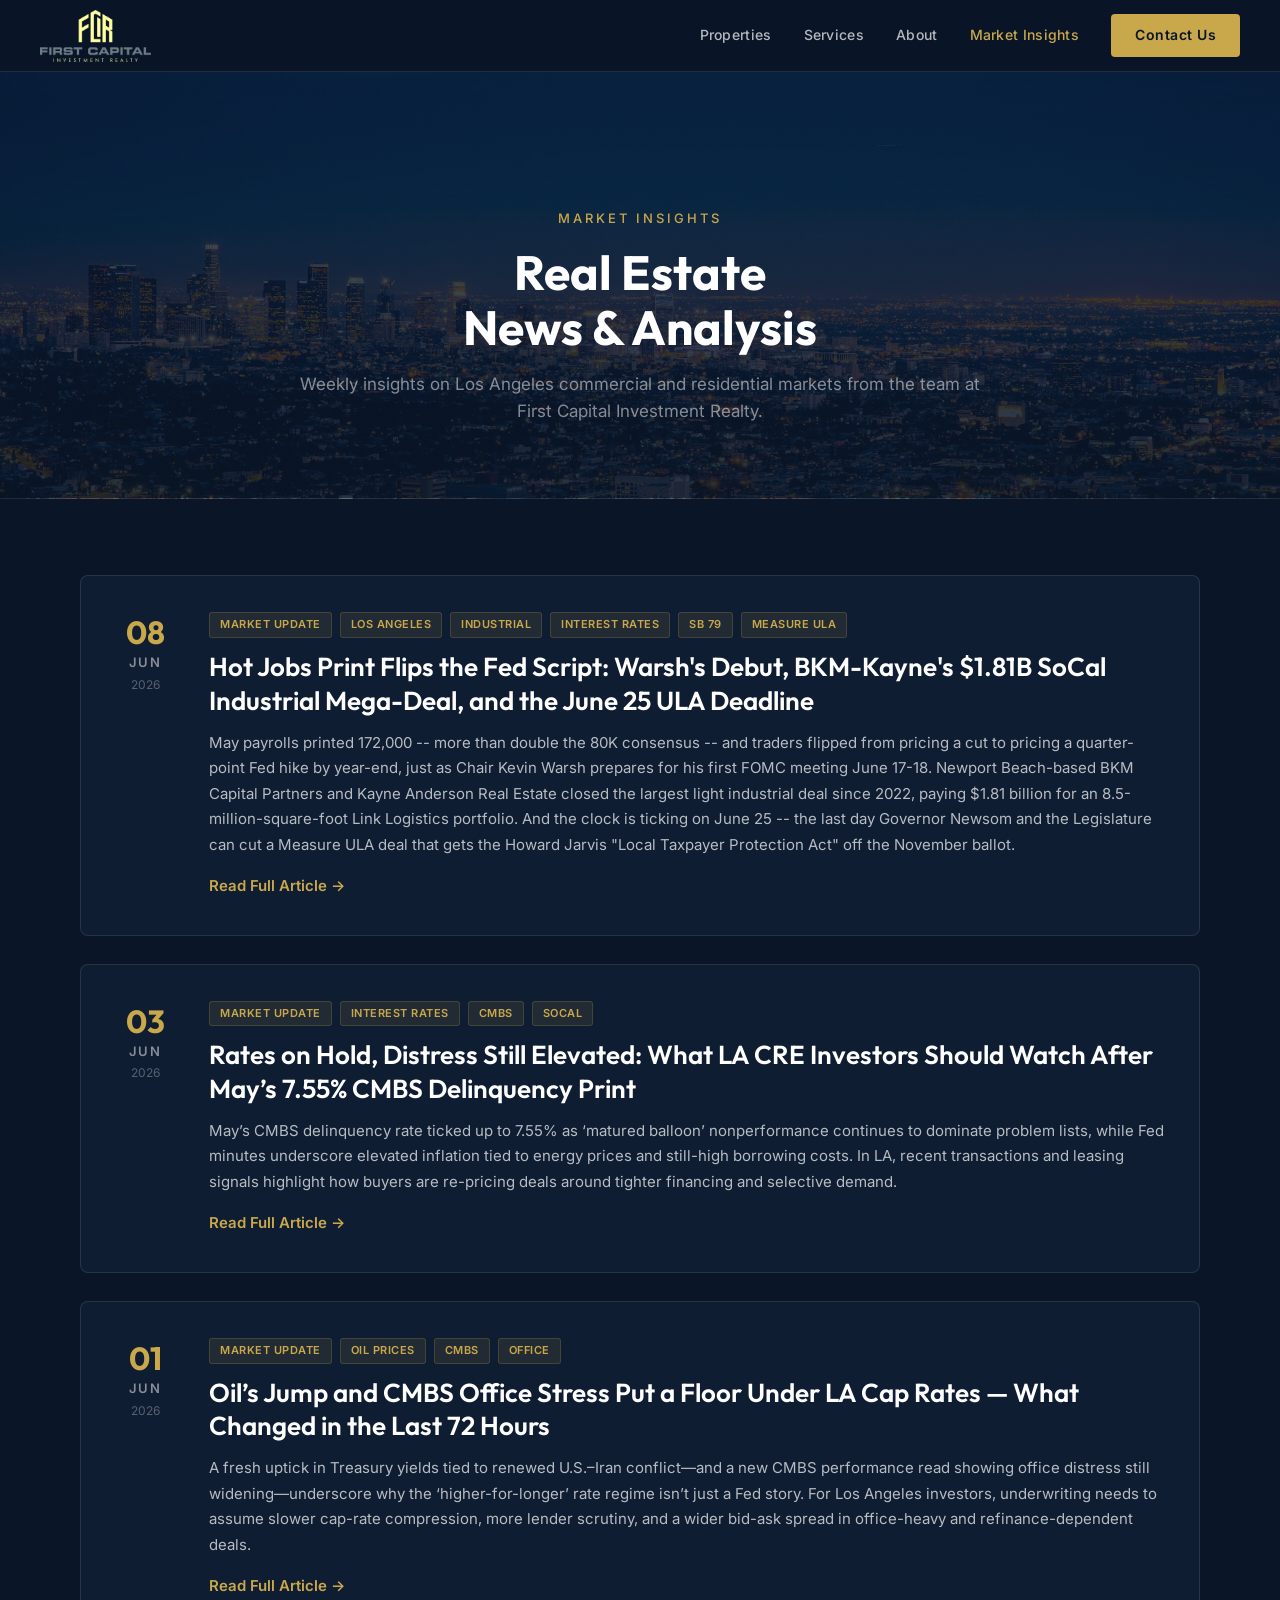
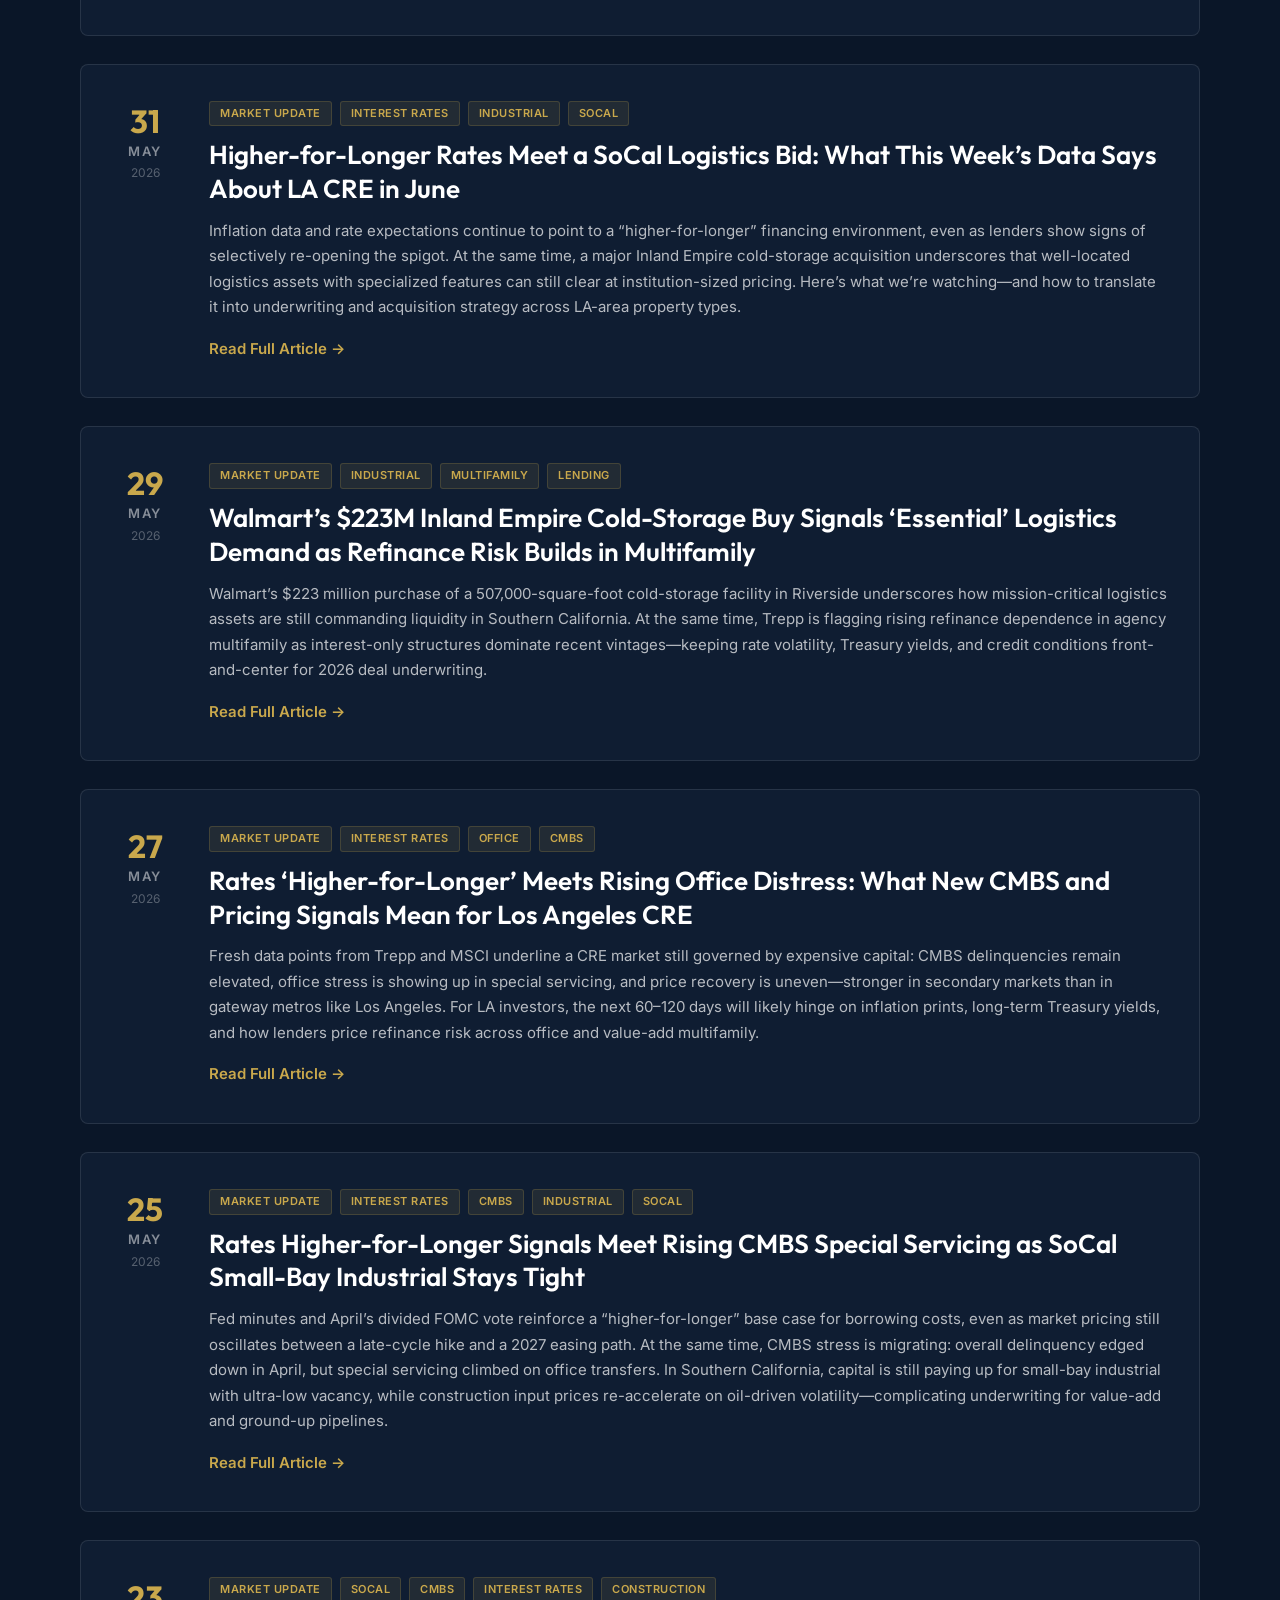
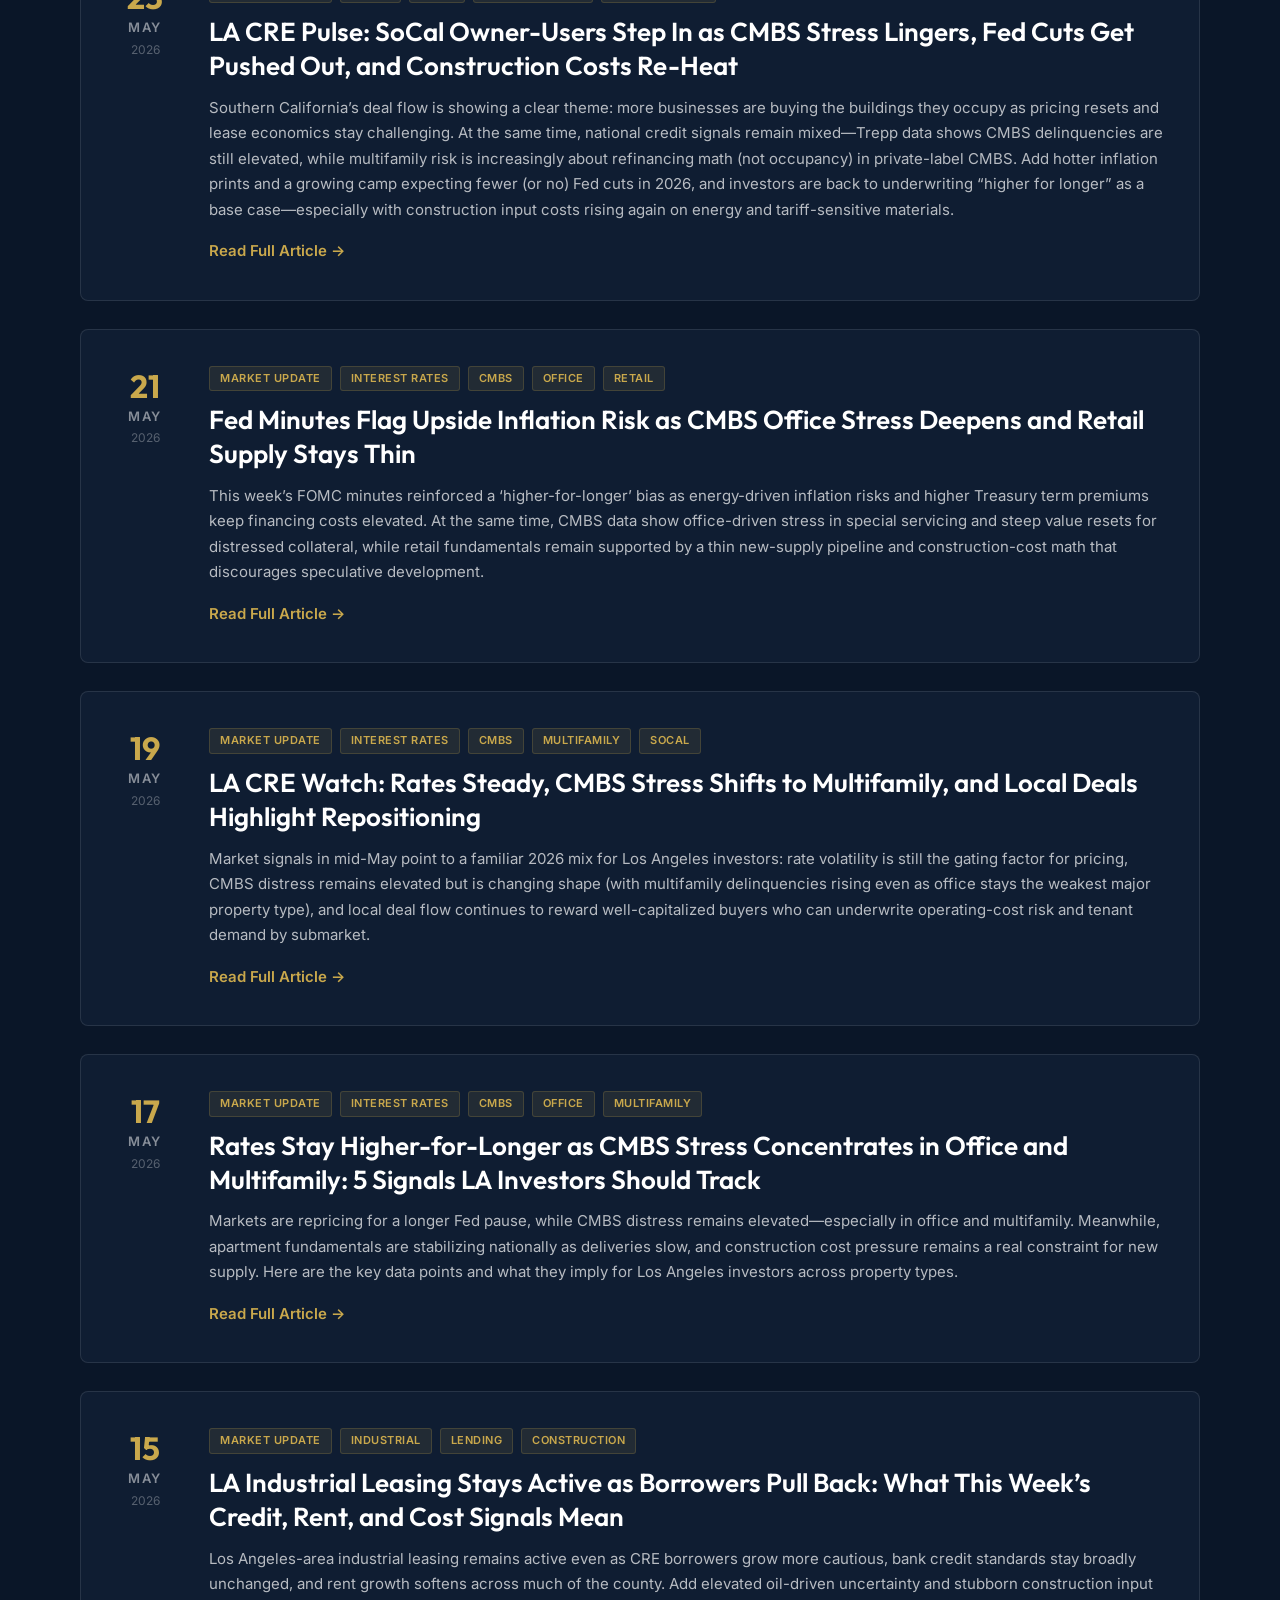
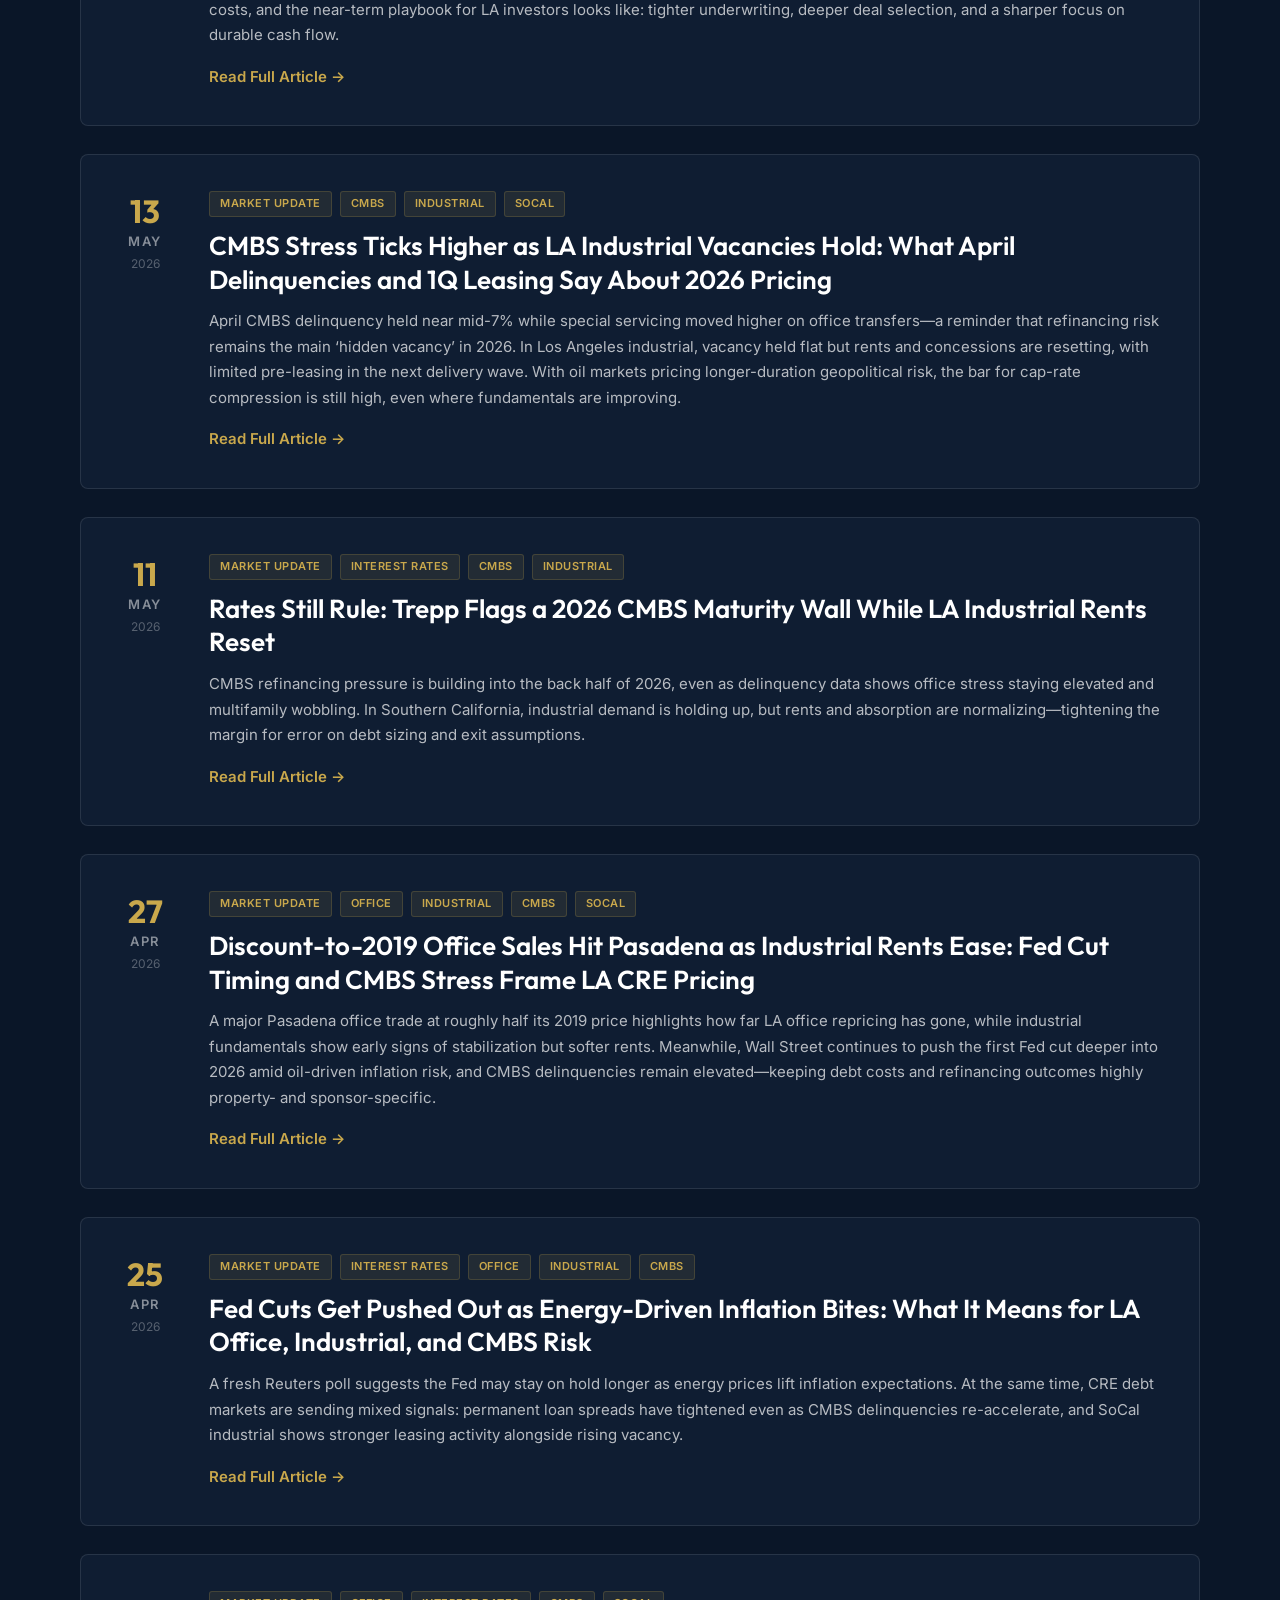
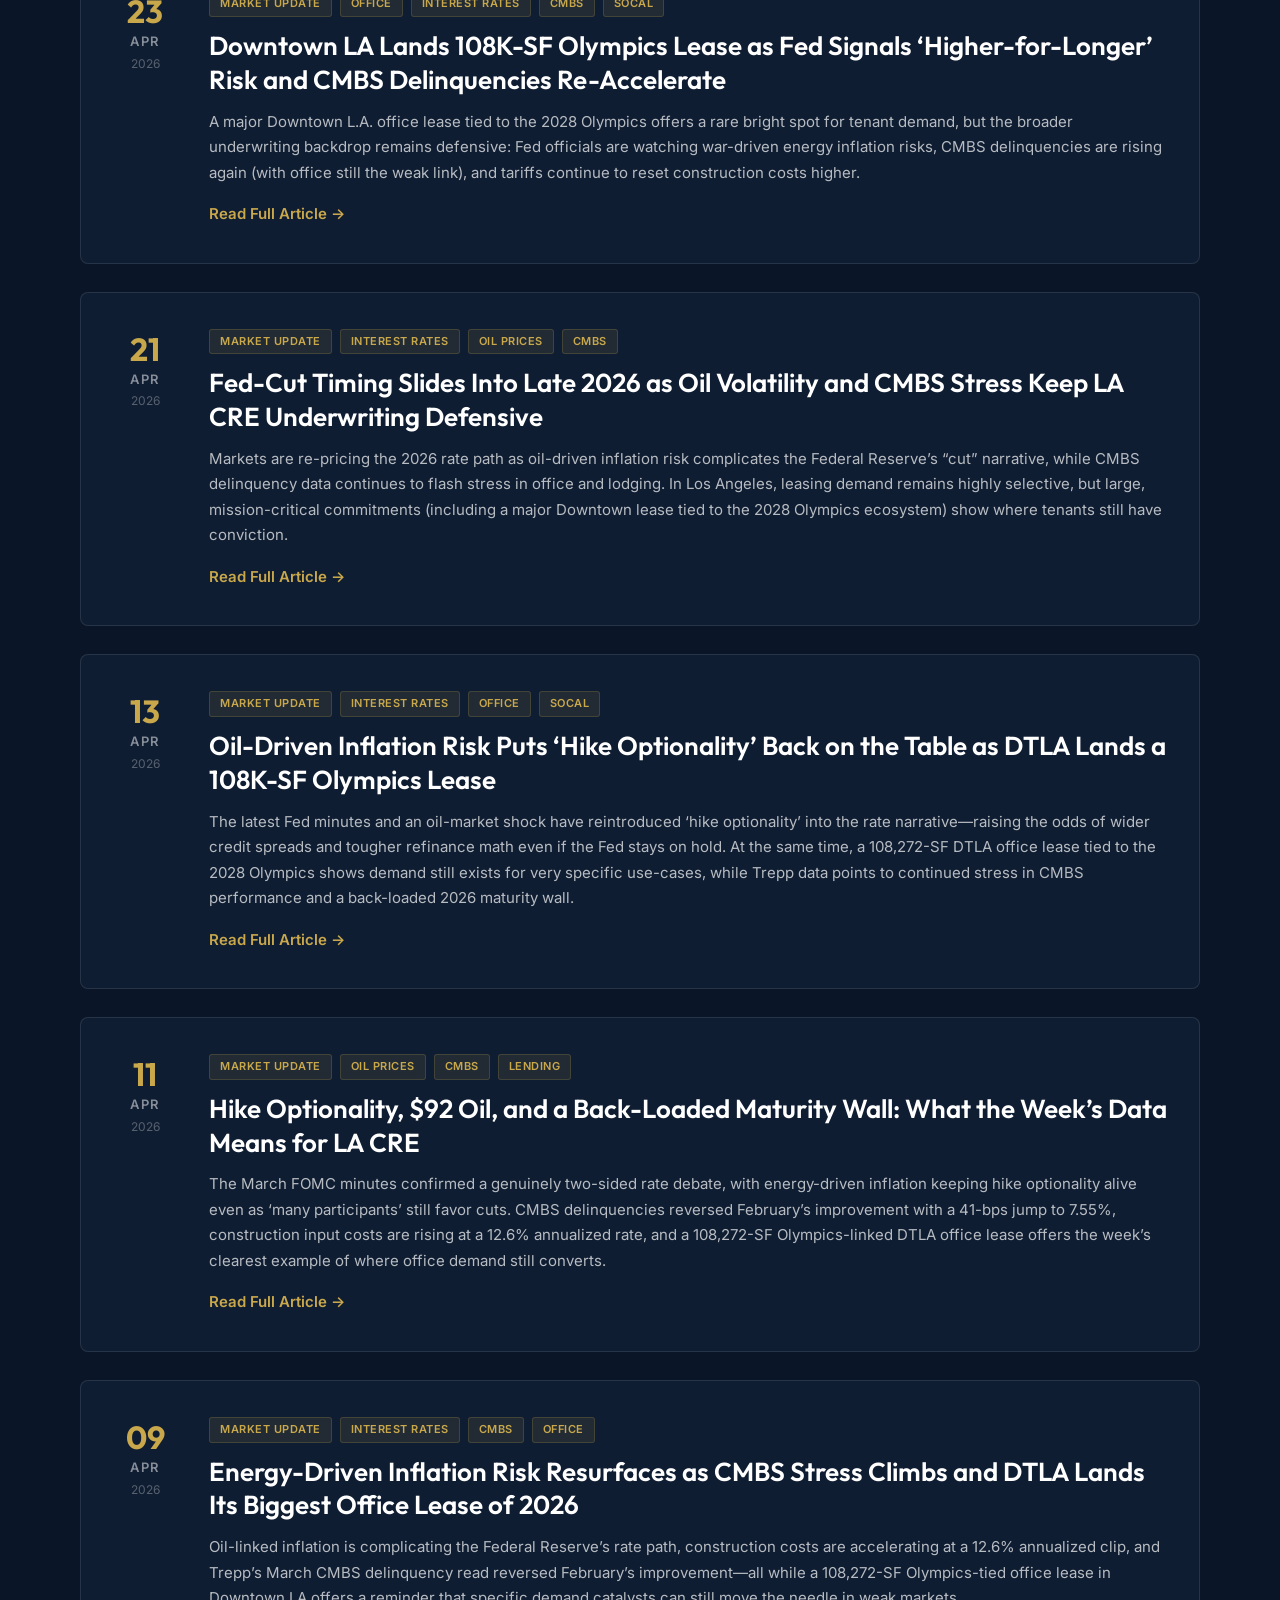
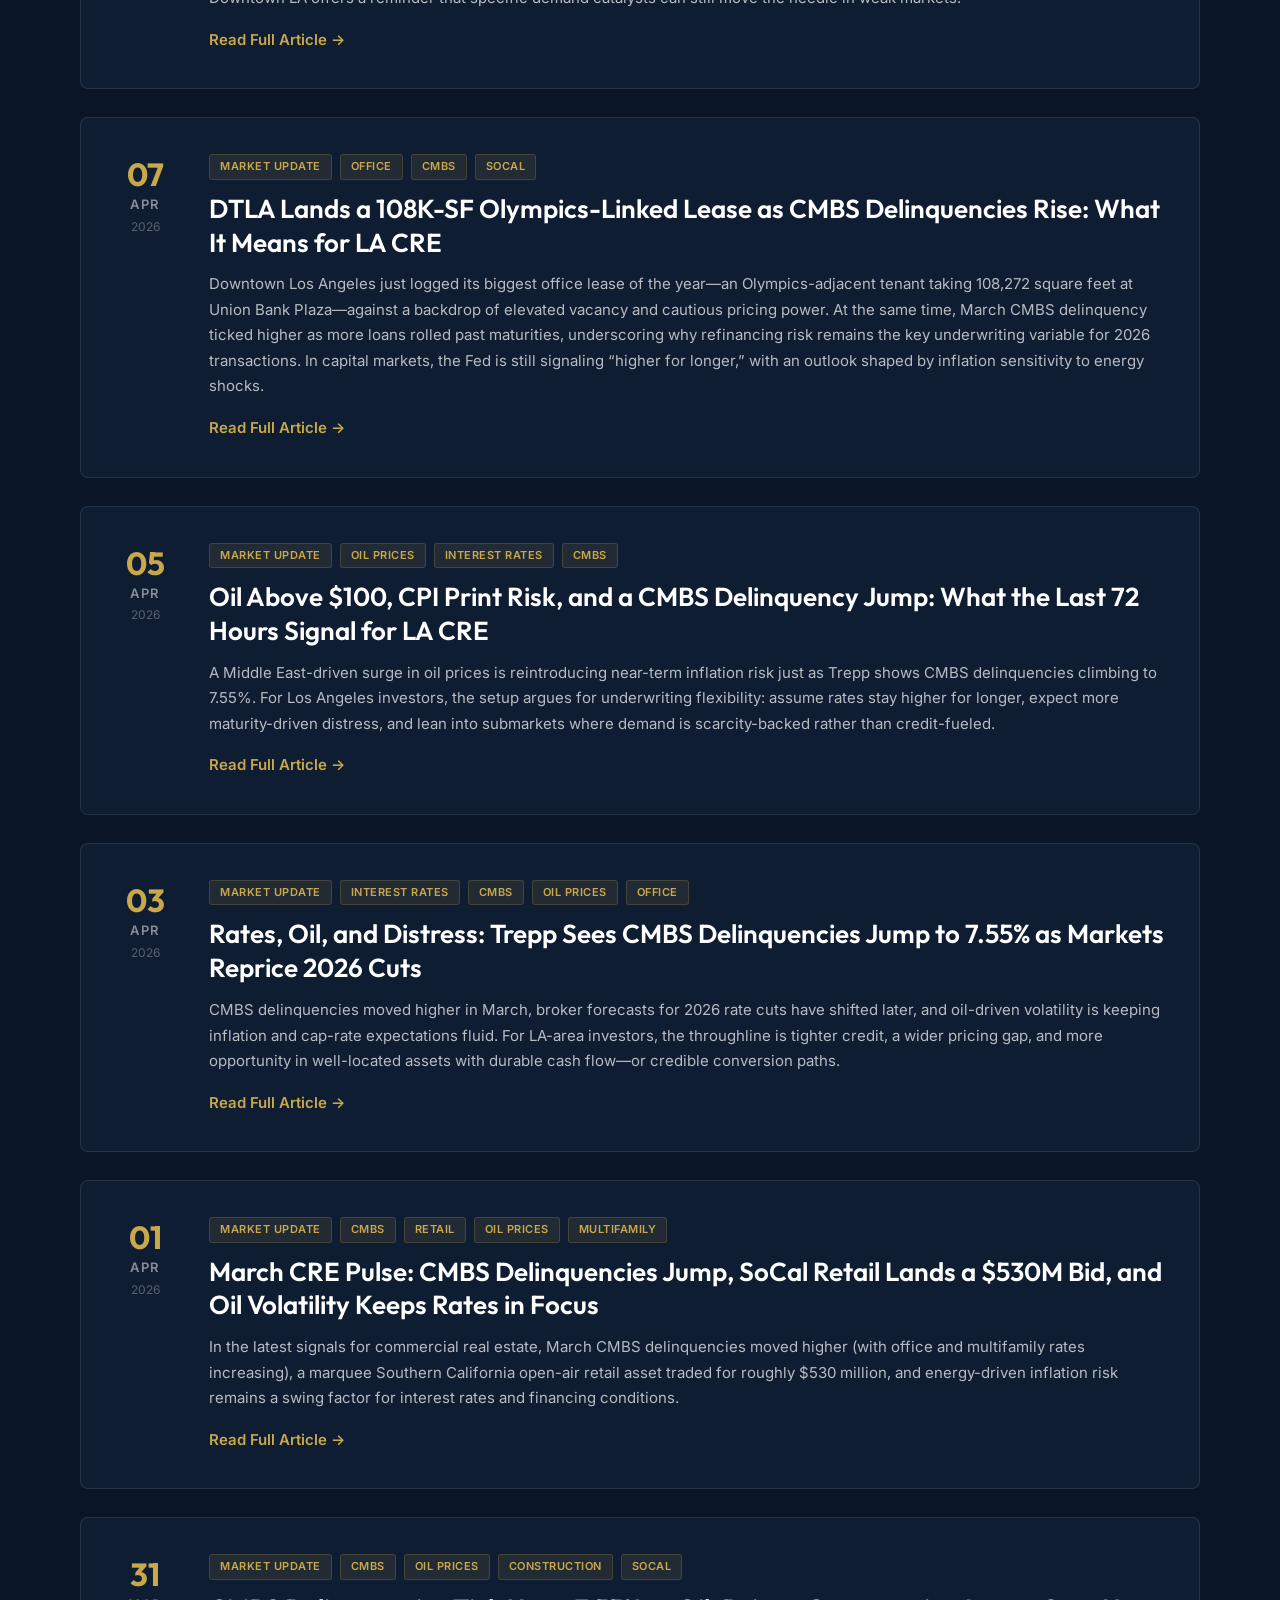
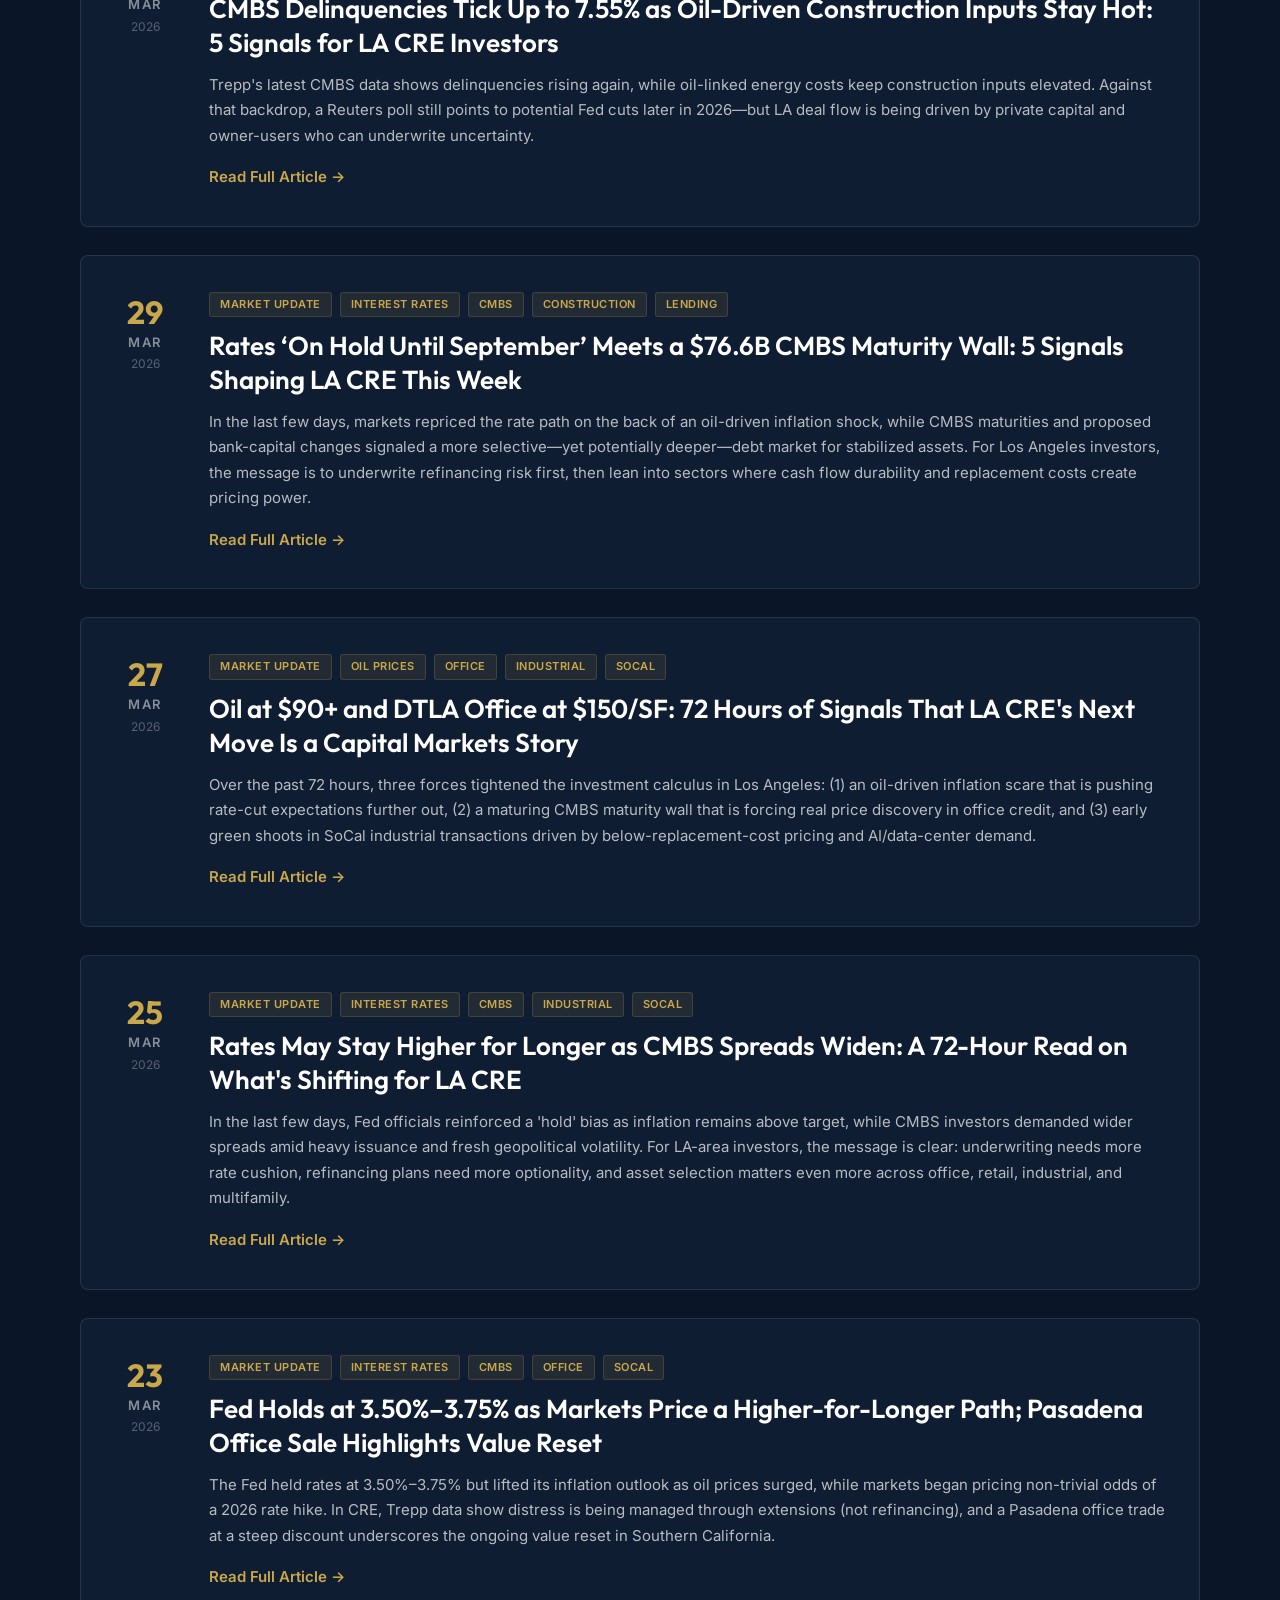
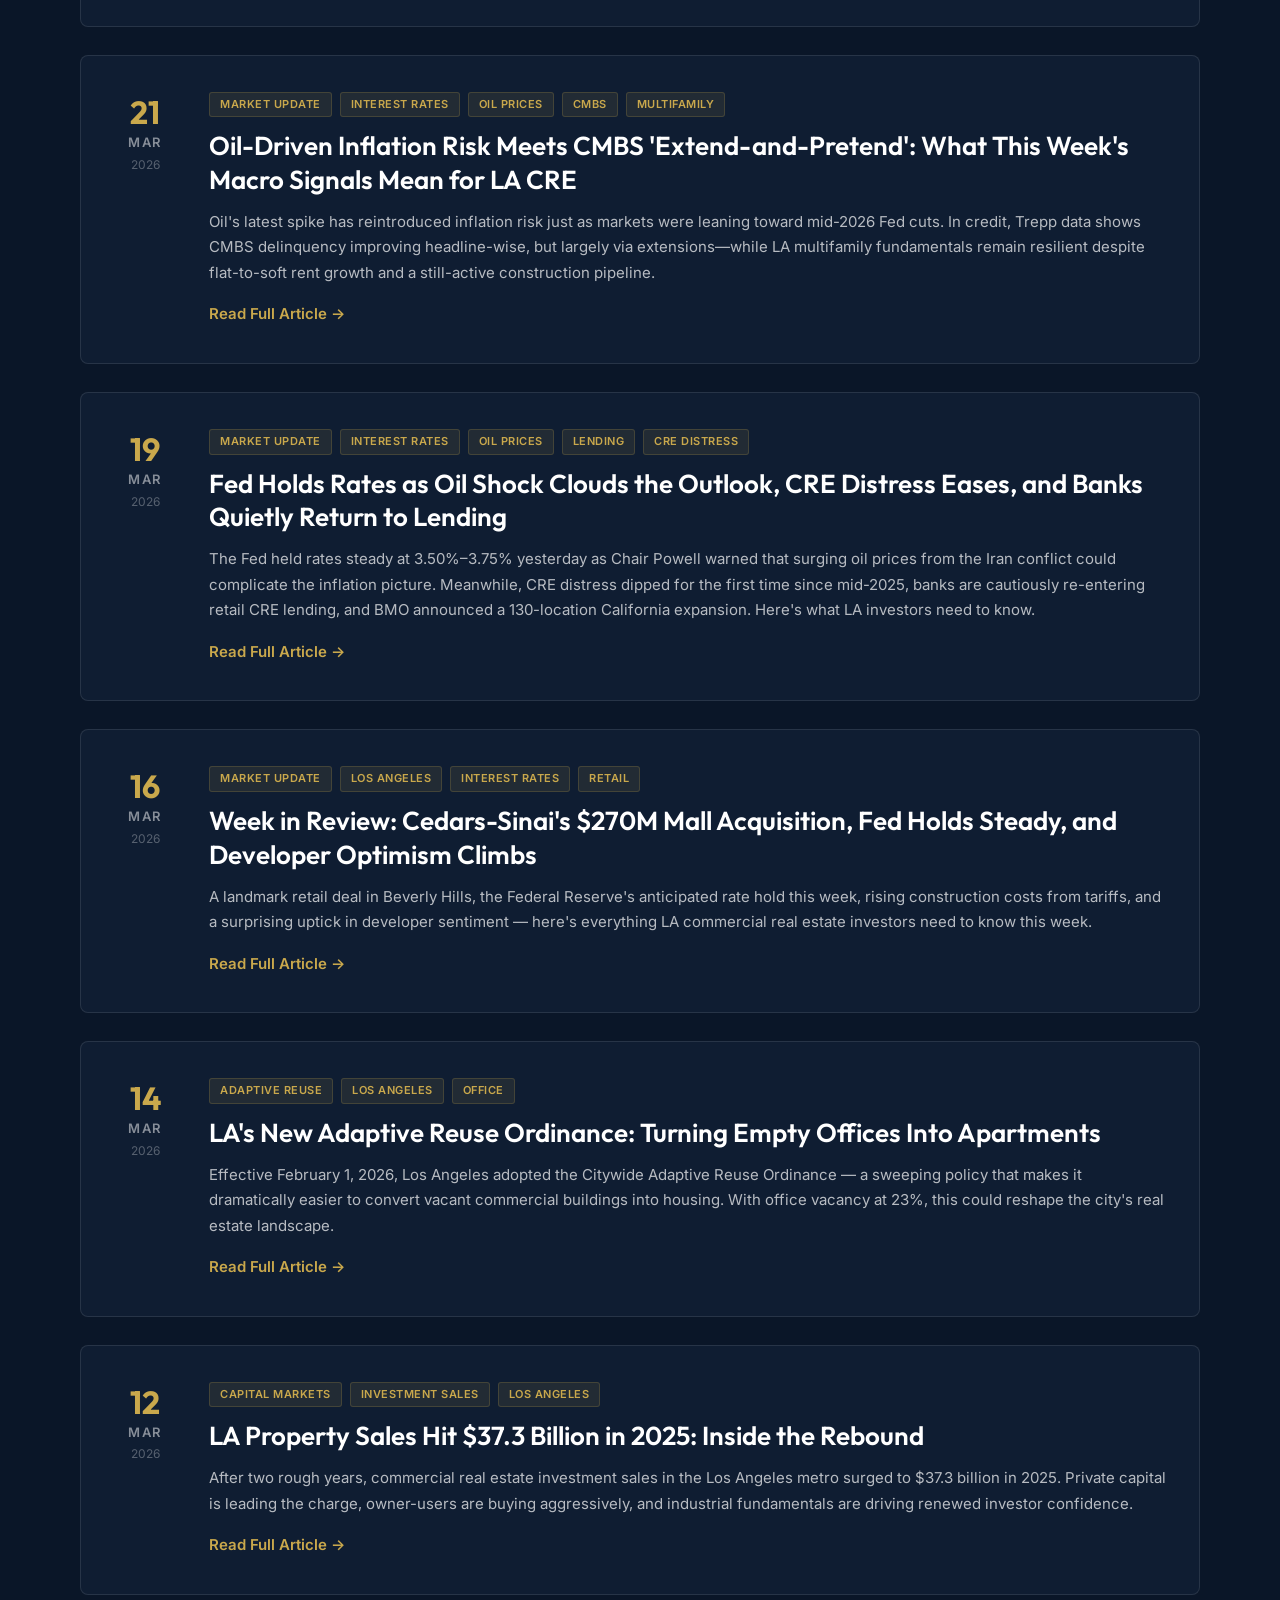
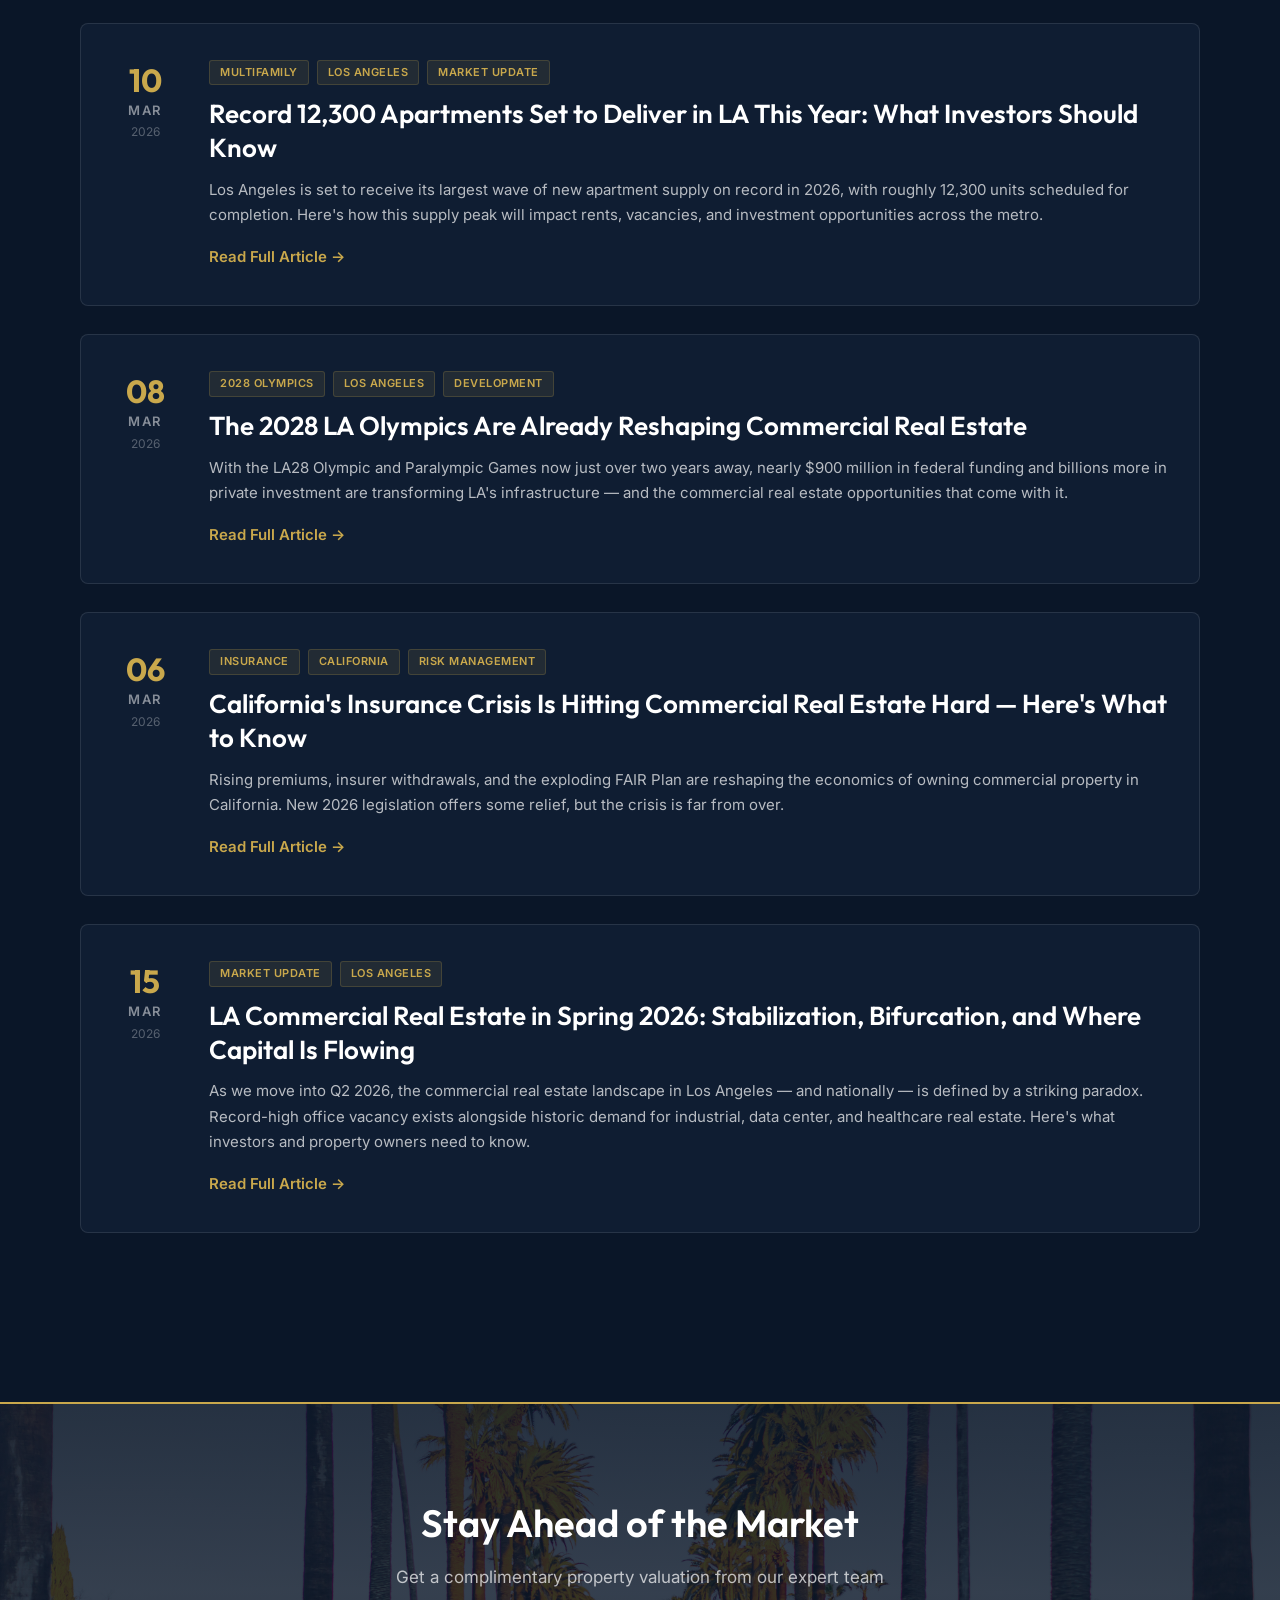
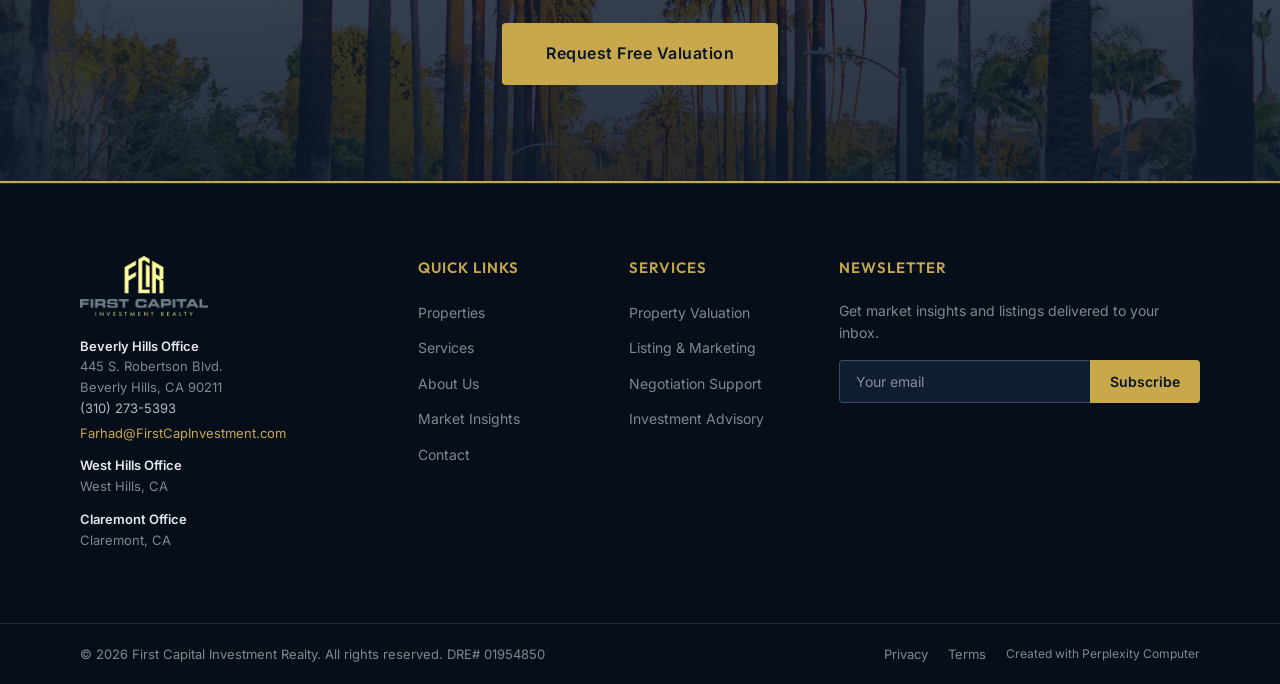
==== commit 0d3e3c07: "Weekly blog post: Hot Jobs Print Flips the Fed Script: Warsh's Debut, BKM-Kayne $1.81B SoCal Industr" ====
--- a/blog.html
+++ b/blog.html
@@ -75,6 +75,80 @@
 <!-- ═══ BLOG POSTS ═══ -->
 <section class="blog-posts">
   <div class="section-container">
+
+    <!-- ARTICLE: JUNE 8, 2026 &mdash; Hot Jobs, Warsh Debut, BKM-Kayne $1.81B Industrial, June 25 ULA Deadline -->
+    <article class="blog-card" id="post-2026-06-08">
+      <div class="blog-card__date">
+        <span class="blog-card__day">08</span>
+        <span class="blog-card__month">JUN</span>
+        <span class="blog-card__year">2026</span>
+      </div>
+      <div class="blog-card__content">
+        <div class="blog-card__tags">
+          <span class="blog-card__tag">Market Update</span>
+          <span class="blog-card__tag">Los Angeles</span>
+          <span class="blog-card__tag">Industrial</span>
+          <span class="blog-card__tag">Interest Rates</span>
+          <span class="blog-card__tag">SB 79</span>
+          <span class="blog-card__tag">Measure ULA</span>
+        </div>
+        <h2 class="blog-card__title">Hot Jobs Print Flips the Fed Script: Warsh's Debut, BKM-Kayne's $1.81B SoCal Industrial Mega-Deal, and the June 25 ULA Deadline</h2>
+        <p class="blog-card__excerpt">May payrolls printed 172,000 -- more than double the 80K consensus -- and traders flipped from pricing a cut to pricing a quarter-point Fed hike by year-end, just as Chair Kevin Warsh prepares for his first FOMC meeting June 17-18. Newport Beach-based BKM Capital Partners and Kayne Anderson Real Estate closed the largest light industrial deal since 2022, paying $1.81 billion for an 8.5-million-square-foot Link Logistics portfolio. And the clock is ticking on June 25 -- the last day Governor Newsom and the Legislature can cut a Measure ULA deal that gets the Howard Jarvis "Local Taxpayer Protection Act" off the November ballot.</p>
+        <a href="#post-2026-06-08-full" class="blog-card__read-more" onclick="document.getElementById('post-2026-06-08-full').style.display='block'; this.style.display='none'; return false;">Read Full Article &rarr;</a>
+
+        <div class="blog-article" id="post-2026-06-08-full" style="display:none;">
+
+          <h3>The Fed Just Lost Its Cut: Warsh Inherits a Hawkish Setup</h3>
+          <p>Friday's jobs report was the single biggest market mover of the week. Nonfarm payrolls rose by 172,000 in May -- more than double the 80,000 Dow Jones consensus -- and the unemployment rate held steady at 4.3%. (<a href="https://www.cnbc.com/2026/06/05/jobs-report-may-2026.html" target="_blank" rel="noopener">CNBC</a>) March and April figures were revised upward by a combined 93,000 jobs, putting the trailing three-month average back near the 2025 trend. (<a href="https://www.bls.gov/news.release/empsit.nr0.htm" target="_blank" rel="noopener">U.S. Bureau of Labor Statistics</a>) Average hourly earnings rose 0.3% month-over-month and 3.4% year-over-year. (<a href="https://www.bls.gov/news.release/empsit.nr0.htm" target="_blank" rel="noopener">BLS</a>)</p>
+          <p>Markets reacted hard. Goldman Sachs scrapped its forecast for a December 2026 rate cut entirely; the firm now sees two quarter-point cuts pushed all the way out to June and December 2027. (<a href="https://fortune.com/2026/06/07/trump-fed-rate-increase-kevin-warsh-fomc-meeting-debut/" target="_blank" rel="noopener">Fortune</a>) Traders are now fully pricing in a quarter-point rate increase by year-end -- a complete reversal of the cut-cycle narrative that dominated Q1. (<a href="https://fortune.com/2026/06/07/trump-fed-rate-increase-kevin-warsh-fomc-meeting-debut/" target="_blank" rel="noopener">Fortune</a>) That sets up new Fed Chair Kevin Warsh's debut June 17-18 FOMC meeting as a high-stakes communications event: economists expect a hold, but they'll be watching the dot plot for any sign the median committee member is now leaning toward a hike before year-end. (<a href="https://www.morningstar.com/news/marketwatch/20260606120/the-key-to-the-upcoming-fed-meeting-how-warsh-reacts-to-all-the-hints-of-a-rate-hike" target="_blank" rel="noopener">MarketWatch via Morningstar</a>)</p>
+
+          <h3>Treasuries Re-Test the 4.5% Line and Light Industrial Sets a Record</h3>
+          <p>The 10-year Treasury crossed 4.5% on May 15 and stayed above the threshold for a week before drifting back to 4.45% by month-end, per MSCI's real-assets desk. (<a href="https://www.msci.com/research-and-insights/blog-post/real-assets-in-focus-the-impact-of-crossing-the-45percent-treasury-threshold" target="_blank" rel="noopener">MSCI</a>) Friday's payrolls print pushed the curve right back up. For CRE underwriters, that's the working assumption now: the 10-year hugs 4.5%, and the 30-year fixed mortgage sits around 6.51% as of June 8. (<a href="https://fortune.com/article/current-refi-mortgage-rates-06-08-2026/" target="_blank" rel="noopener">Fortune</a>)</p>
+          <p>The biggest counter-narrative this week came from industrial. Newport Beach-based BKM Capital Partners and Kayne Anderson Real Estate announced June 3 they had closed on an 8.5-million-square-foot portfolio from Link Logistics for $1.81 billion -- the largest light industrial transaction since 2022. (<a href="https://www.bkmcapitalpartners.com/single-post/bkm-capital-partners-and-kayne-anderson-real-estate-acquire-a-1-8-billion-portfolio-of-light-indust" target="_blank" rel="noopener">BKM Capital Partners</a>) (<a href="https://www.bisnow.com/national/news/industrial/bkm-kayne-anderson-jv-pays-18b-light-industrial-portfolio-134852" target="_blank" rel="noopener">Bisnow</a>) The math behind the deal explains why capital is rotating: small-bay buildings under 100,000 SF posted a 4.9% average vacancy rate in Q4 2025 -- roughly half the rate for larger boxes -- and 80% of all industrial leasing activity that quarter involved spaces under 50,000 SF. (<a href="https://www.bisnow.com/national/news/industrial/bkm-kayne-anderson-jv-pays-18b-light-industrial-portfolio-134852" target="_blank" rel="noopener">Bisnow</a>) For LA-area sponsors holding sub-50K shallow-bay product, this is the comp set that matters; institutional money is finally paying for the durability of that tenant base.</p>
+
+          <h3>LA Sponsors Race the SB 79 Effective Date</h3>
+          <p>SB 79 -- California's transit-oriented upzoning law -- takes effect July 1, three weeks from now, and Globe Street reports LA developers are scrambling to form capital to take advantage of the new by-right density envelopes around high-frequency transit. (<a href="https://www.globest.com/2026/06/02/la-developers-rush-to-form-capital-ahead-of-new-housing-bill-taking-effect/" target="_blank" rel="noopener">Globe Street</a>) Owners of commercial parcels within a half-mile of qualifying transit -- including the new D Line extension stops, the existing B/D heavy-rail corridor, and high-frequency Metro bus lines -- should have their entitlement and basis math finished before July 1, when those parcels effectively re-price overnight.</p>
+
+          <h3>Multifamily Bifurcation Confirmed: Versailles at $602K/Unit, OC Sales Plummet</h3>
+          <p>Marcus &amp; Millichap formally announced its $47 million sale of The Versailles Apartments, a 78-unit, five-story asset at 8811 Burton Way between West Hollywood and Beverly Hills. The trade priced at $602,564 per unit, adjacent to Cedars-Sinai and a short drive to Metro rail stations in Culver City and Palms. (<a href="https://www.marcusmillichap.com/news-events/press/2026/06/marcus-millichap-brokers-47-million-sale-of-landmark-multifamily-asset-in-los-angeles" target="_blank" rel="noopener">Marcus &amp; Millichap</a>) Tony Azzi and Rabbie Banafsheha of the Azzi Group brokered both sides.</p>
+          <p>Just south of the LA County line, the story flips. Globe Street's June 4 report tracks Orange County multifamily investment sales falling sharply as landlords lose pricing power. (<a href="https://www.globest.com/2026/06/04/orange-county-multifamily-investment-sales-plummet-as-landlords-lose-pricing-power/" target="_blank" rel="noopener">Globe Street</a>) The takeaway is the same bifurcation we've flagged all spring: West-Side LA infill at $600K-plus per door is clearing; suburban OC product without rent-growth tailwinds is sitting. Underwriting should reflect that gap.</p>
+
+          <h3>June 25 Is the Real Deadline for Measure ULA</h3>
+          <p>Governor Newsom and the Legislature have until June 25 to negotiate a compromise on Measure ULA that gets the Howard Jarvis Taxpayers Association to pull the "Local Taxpayer Protection Act" off the November ballot. (<a href="https://hsjchronicle.com/anti-tax-ballot-measure-could-drain-local-housing-funds-prompting-calls-for-state-action/" target="_blank" rel="noopener">Hemet &amp; San Jacinto Chronicle</a>) If voters approve the measure in November, local real-estate transfer taxes would be capped statewide at 0.11% and the threshold for new local taxes would rise from a simple majority to two-thirds. (<a href="https://hsjchronicle.com/anti-tax-ballot-measure-could-drain-local-housing-funds-prompting-calls-for-state-action/" target="_blank" rel="noopener">Hemet &amp; San Jacinto Chronicle</a>) CalMatters editorialized that in practice ULA's "mansion tax" has fallen overwhelmingly on commercial and multifamily transactions, stalling not just residential resales but new construction. (<a href="https://calmatters.org/commentary/2026/06/mansion-tax-ballot-measure-deal/" target="_blank" rel="noopener">CalMatters</a>) The piece notes LA's $5 million "cliff" structure -- where an $4.9M home pays zero ULA but an 8-unit affordable apartment trade can pay $200,000-plus -- has produced "a dramatic reduction in new apartments." (<a href="https://calmatters.org/commentary/2026/06/mansion-tax-ballot-measure-deal/" target="_blank" rel="noopener">CalMatters</a>) Combined with last week's LA City Council pivot to a 1.5% affordable-housing pilot, the next 17 days are likely the most consequential window for ULA policy in two years.</p>
+
+          <h3>What It Means for LA Investors</h3>
+          <p>The setup heading into mid-June is unmistakably "tighter for longer." Underwrite the 10-year at 4.5%-plus, the 30-year mortgage near 6.5%, and no Fed cut until 2027. If you're a Westside or Beverly-area multifamily owner, the Versailles comp validates premium per-door pricing for well-located product. If you're holding shallow-bay industrial in the South Bay, San Fernando Valley, or Inland Empire, the BKM-Kayne trade is your new institutional comp. And if you're sitting on entitled or pre-entitled transit-adjacent parcels, July 1 changes your math. First Capital Investment Realty can help you re-underwrite a Valley or Westside multifamily asset against today's comp set, model an SB 79 density scenario before July 1, or pressure-test a 2026 refinance at current coupons. Reach out at <a href="index.html#cta-banner">firstcapinvestment.com</a> or contact Farhad at <a href="mailto:Farhad@FirstCapInvestment.com">Farhad@FirstCapInvestment.com</a>.</p>
+
+          <div class="blog-article__sources">
+            <h4>Sources</h4>
+            <ul>
+              <li><a href="https://www.bls.gov/news.release/empsit.nr0.htm" target="_blank" rel="noopener">U.S. Bureau of Labor Statistics &mdash; "The Employment Situation -- May 2026"</a></li>
+              <li><a href="https://www.cnbc.com/2026/06/05/jobs-report-may-2026.html" target="_blank" rel="noopener">CNBC &mdash; "U.S. payrolls rose by 172,000 in May, much more than expected"</a></li>
+              <li><a href="https://fortune.com/2026/06/07/trump-fed-rate-increase-kevin-warsh-fomc-meeting-debut/" target="_blank" rel="noopener">Fortune &mdash; "Trump says Fed rate increase would be wrong ahead of Warsh debut"</a></li>
+              <li><a href="https://www.morningstar.com/news/marketwatch/20260606120/the-key-to-the-upcoming-fed-meeting-how-warsh-reacts-to-all-the-hints-of-a-rate-hike" target="_blank" rel="noopener">MarketWatch (via Morningstar) &mdash; "The key to the upcoming Fed meeting"</a></li>
+              <li><a href="https://www.msci.com/research-and-insights/blog-post/real-assets-in-focus-the-impact-of-crossing-the-45percent-treasury-threshold" target="_blank" rel="noopener">MSCI &mdash; "Real Assets in Focus: The Impact of Crossing the 4.5% Treasury Threshold"</a></li>
+              <li><a href="https://fortune.com/article/current-refi-mortgage-rates-06-08-2026/" target="_blank" rel="noopener">Fortune &mdash; "Current refi mortgage rates report for June 8, 2026"</a></li>
+              <li><a href="https://www.bkmcapitalpartners.com/single-post/bkm-capital-partners-and-kayne-anderson-real-estate-acquire-a-1-8-billion-portfolio-of-light-indust" target="_blank" rel="noopener">BKM Capital Partners &mdash; "BKM and Kayne Anderson Acquire $1.8B Light Industrial Portfolio"</a></li>
+              <li><a href="https://www.bisnow.com/national/news/industrial/bkm-kayne-anderson-jv-pays-18b-light-industrial-portfolio-134852" target="_blank" rel="noopener">Bisnow &mdash; "BKM, Kayne Anderson JV Pays $1.8B For Light Industrial Portfolio"</a></li>
+              <li><a href="https://www.globest.com/2026/06/02/la-developers-rush-to-form-capital-ahead-of-new-housing-bill-taking-effect/" target="_blank" rel="noopener">Globe Street &mdash; "LA Developers Rush To Form Capital Ahead of New Housing Bill"</a></li>
+              <li><a href="https://www.marcusmillichap.com/news-events/press/2026/06/marcus-millichap-brokers-47-million-sale-of-landmark-multifamily-asset-in-los-angeles" target="_blank" rel="noopener">Marcus &amp; Millichap &mdash; "$47 Million Sale of Landmark Multifamily Asset in Los Angeles"</a></li>
+              <li><a href="https://www.globest.com/2026/06/04/orange-county-multifamily-investment-sales-plummet-as-landlords-lose-pricing-power/" target="_blank" rel="noopener">Globe Street &mdash; "Orange County Multifamily Investment Sales Plummet"</a></li>
+              <li><a href="https://hsjchronicle.com/anti-tax-ballot-measure-could-drain-local-housing-funds-prompting-calls-for-state-action/" target="_blank" rel="noopener">Hemet &amp; San Jacinto Chronicle &mdash; "Anti-Tax Ballot Measure Could Drain Local Housing Funds"</a></li>
+              <li><a href="https://calmatters.org/commentary/2026/06/mansion-tax-ballot-measure-deal/" target="_blank" rel="noopener">CalMatters &mdash; "This anti-tax ballot measure could sap local housing funds"</a></li>
+            </ul>
+          </div>
+
+          <div class="blog-article__author">
+            <div class="blog-article__author-info">
+              <strong>First Capital Investment Realty</strong>
+              <span>Beverly Hills &middot; West Hills &middot; Claremont</span>
+              <a href="mailto:Farhad@FirstCapInvestment.com">Farhad@FirstCapInvestment.com</a>
+            </div>
+          </div>
+        </div>
+      </div>
+    </article>
+
 
     <!-- ARTICLE: JUN 03, 2026 -->
     <article class="blog-card" id="post-2026-06-03">
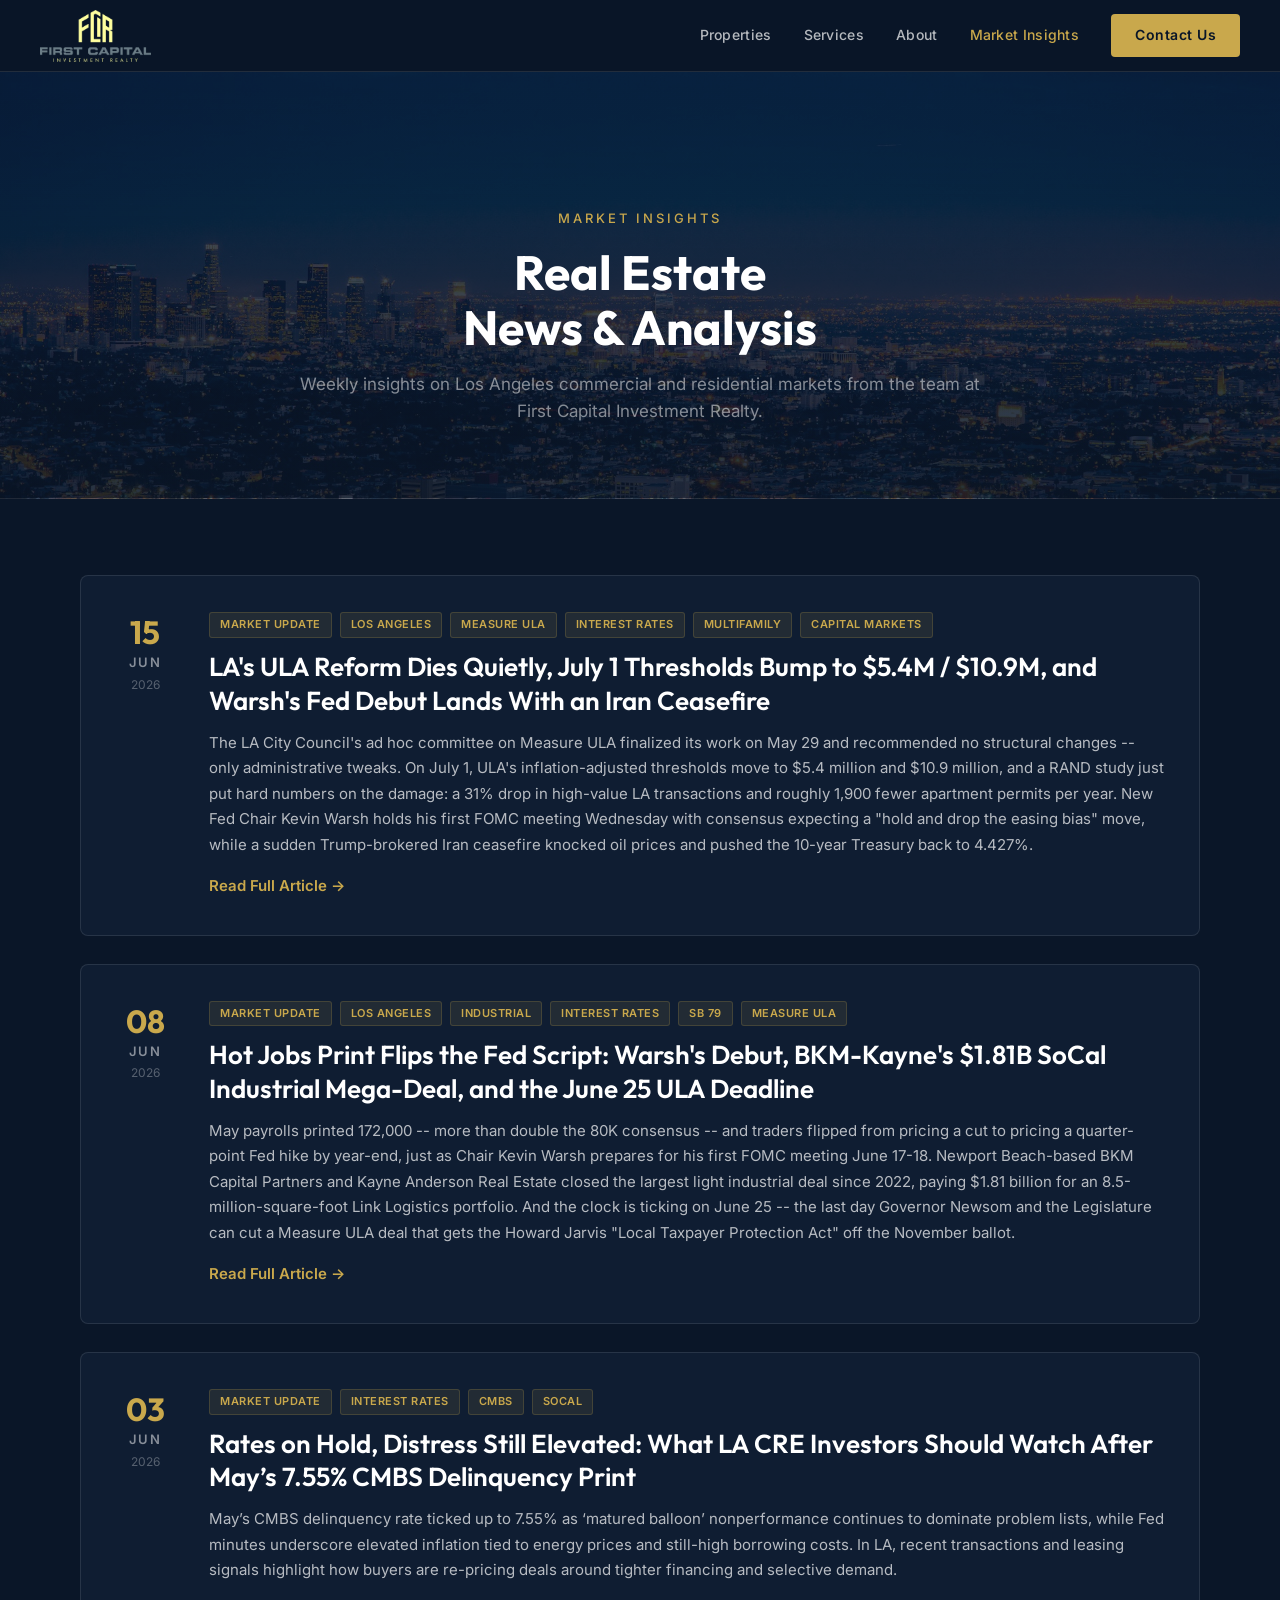
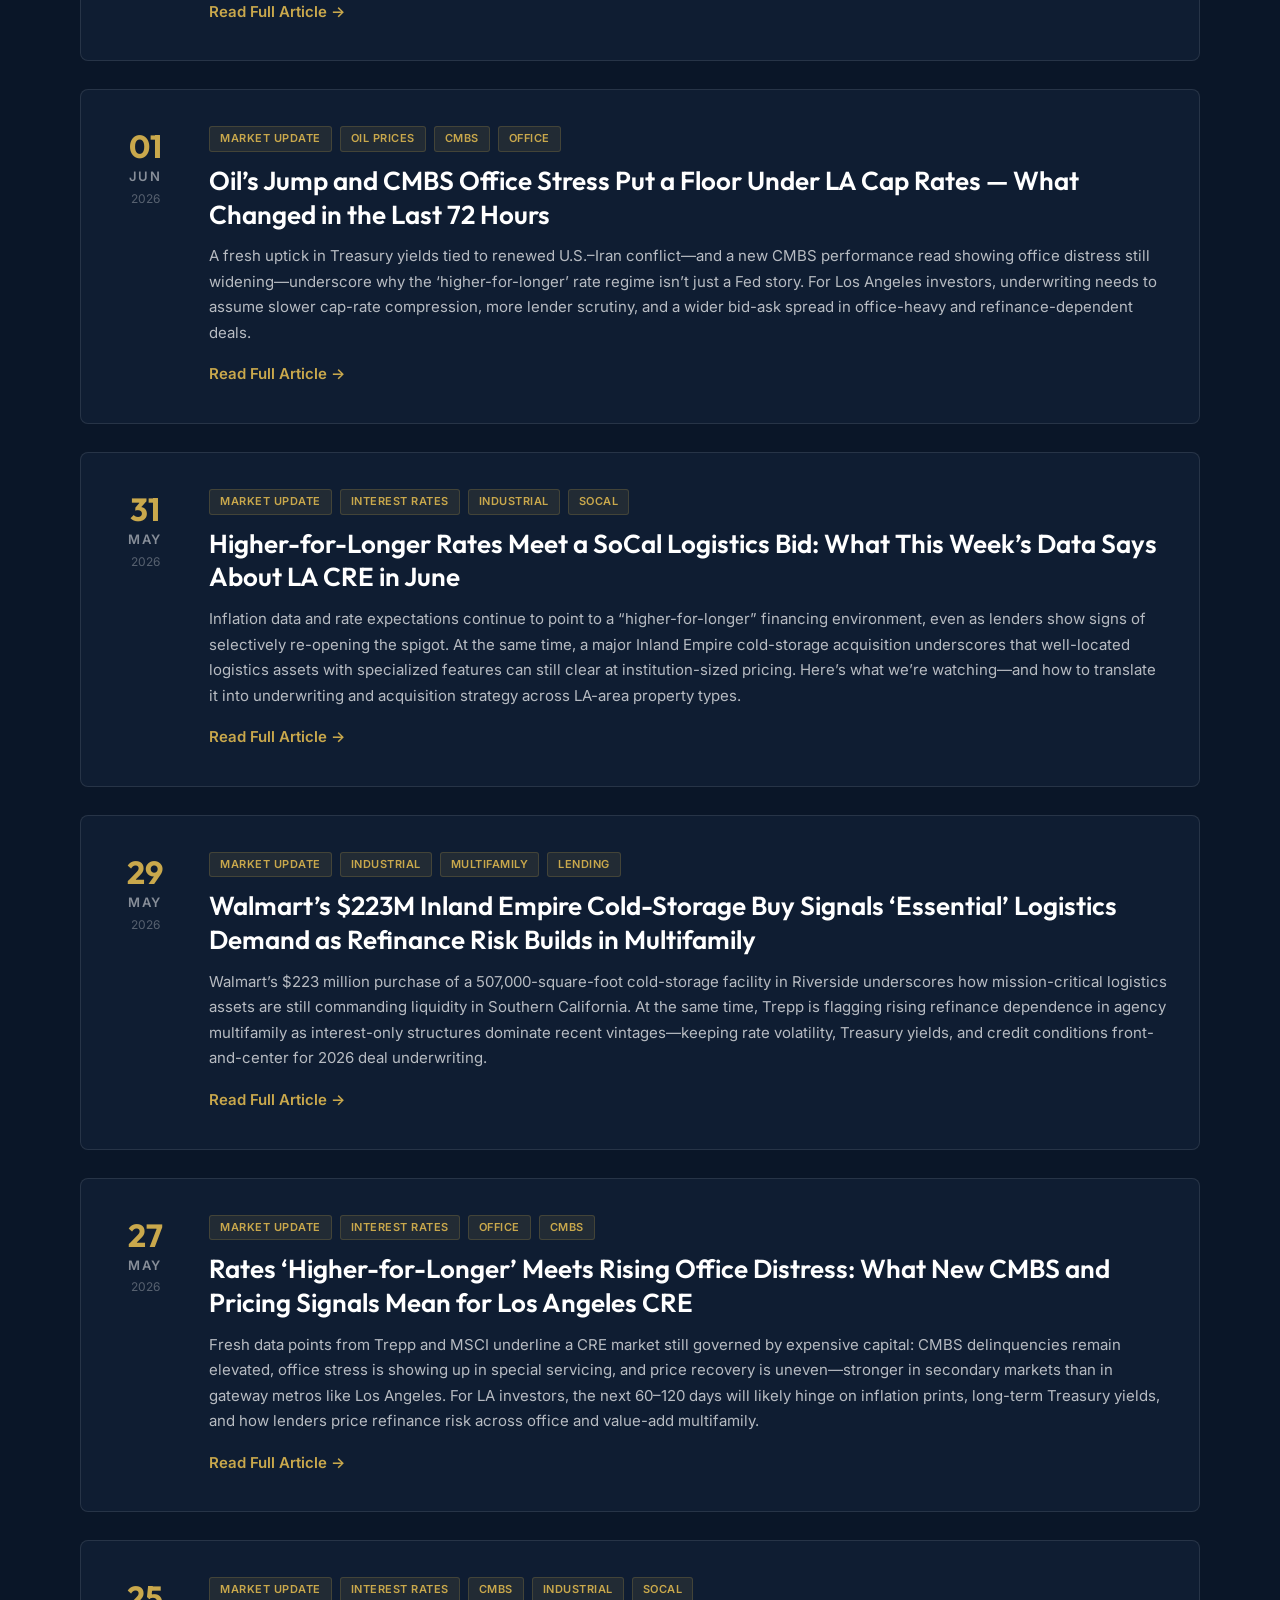
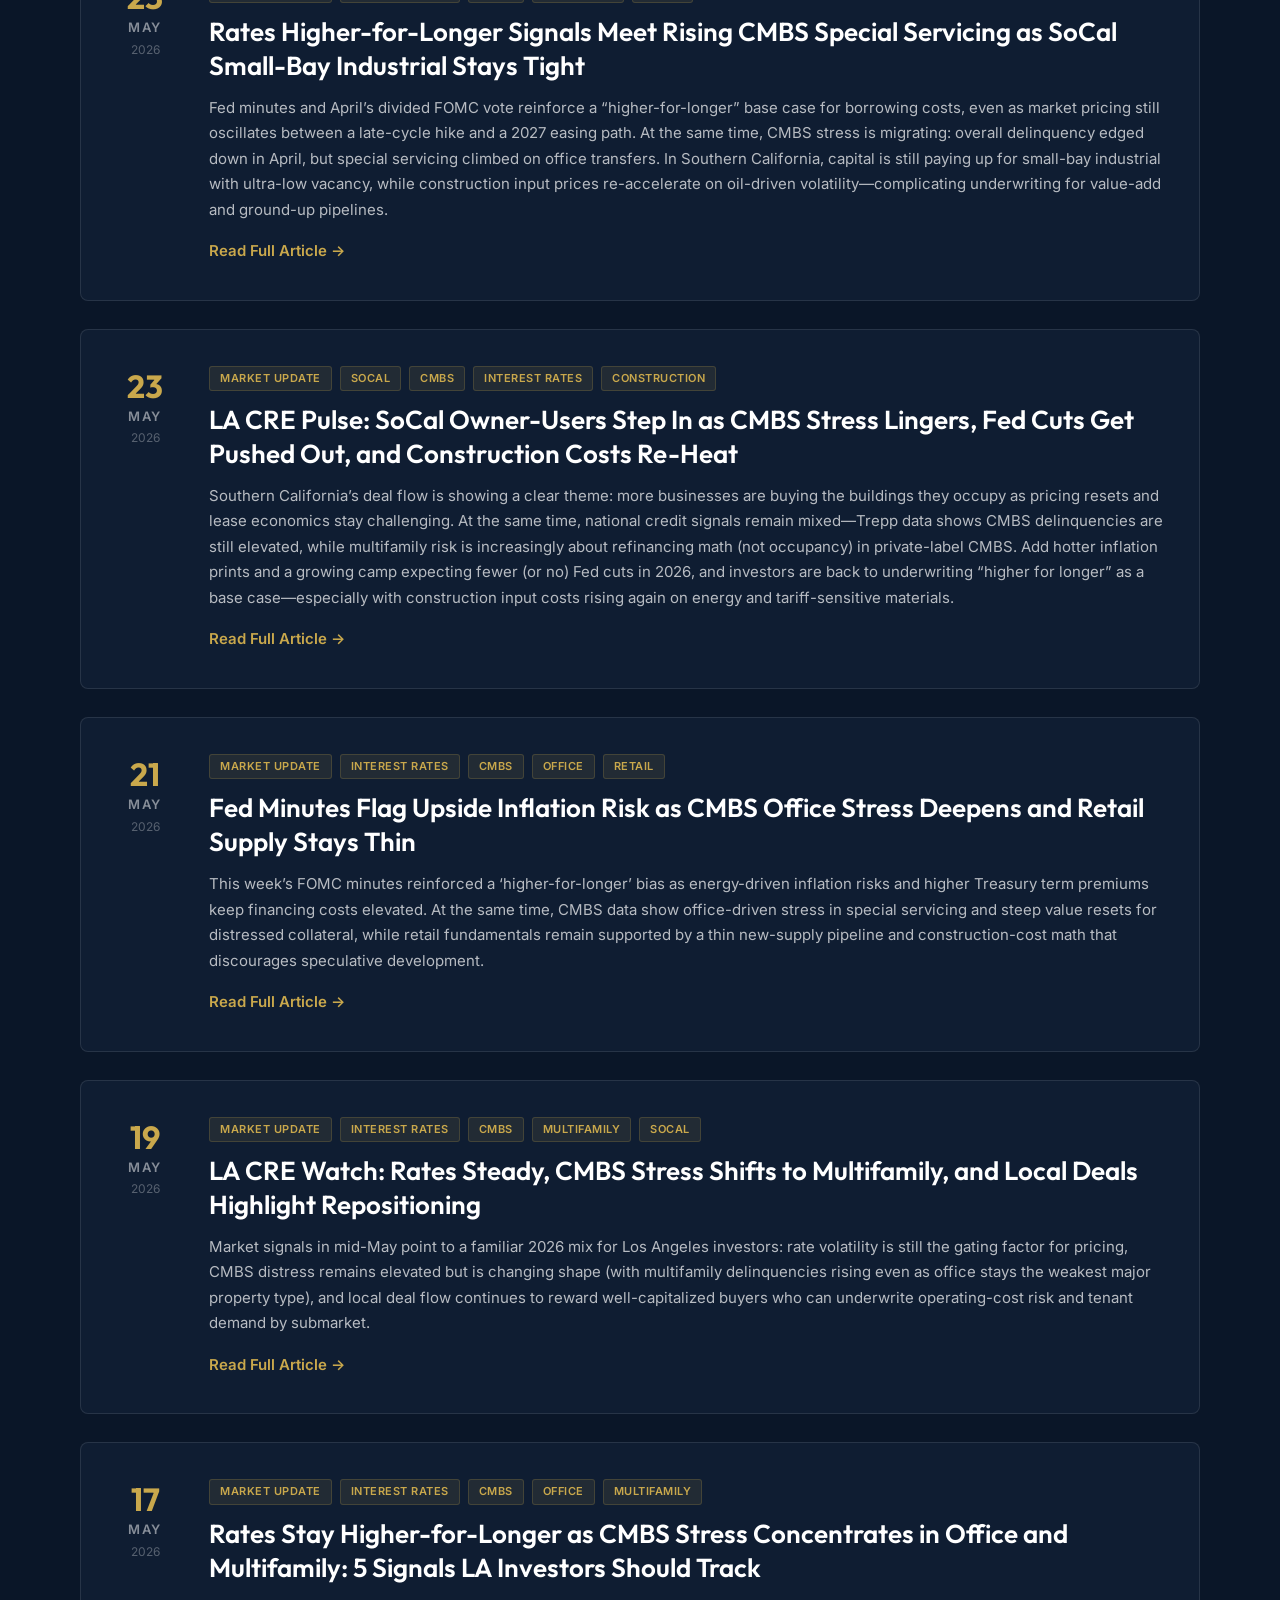
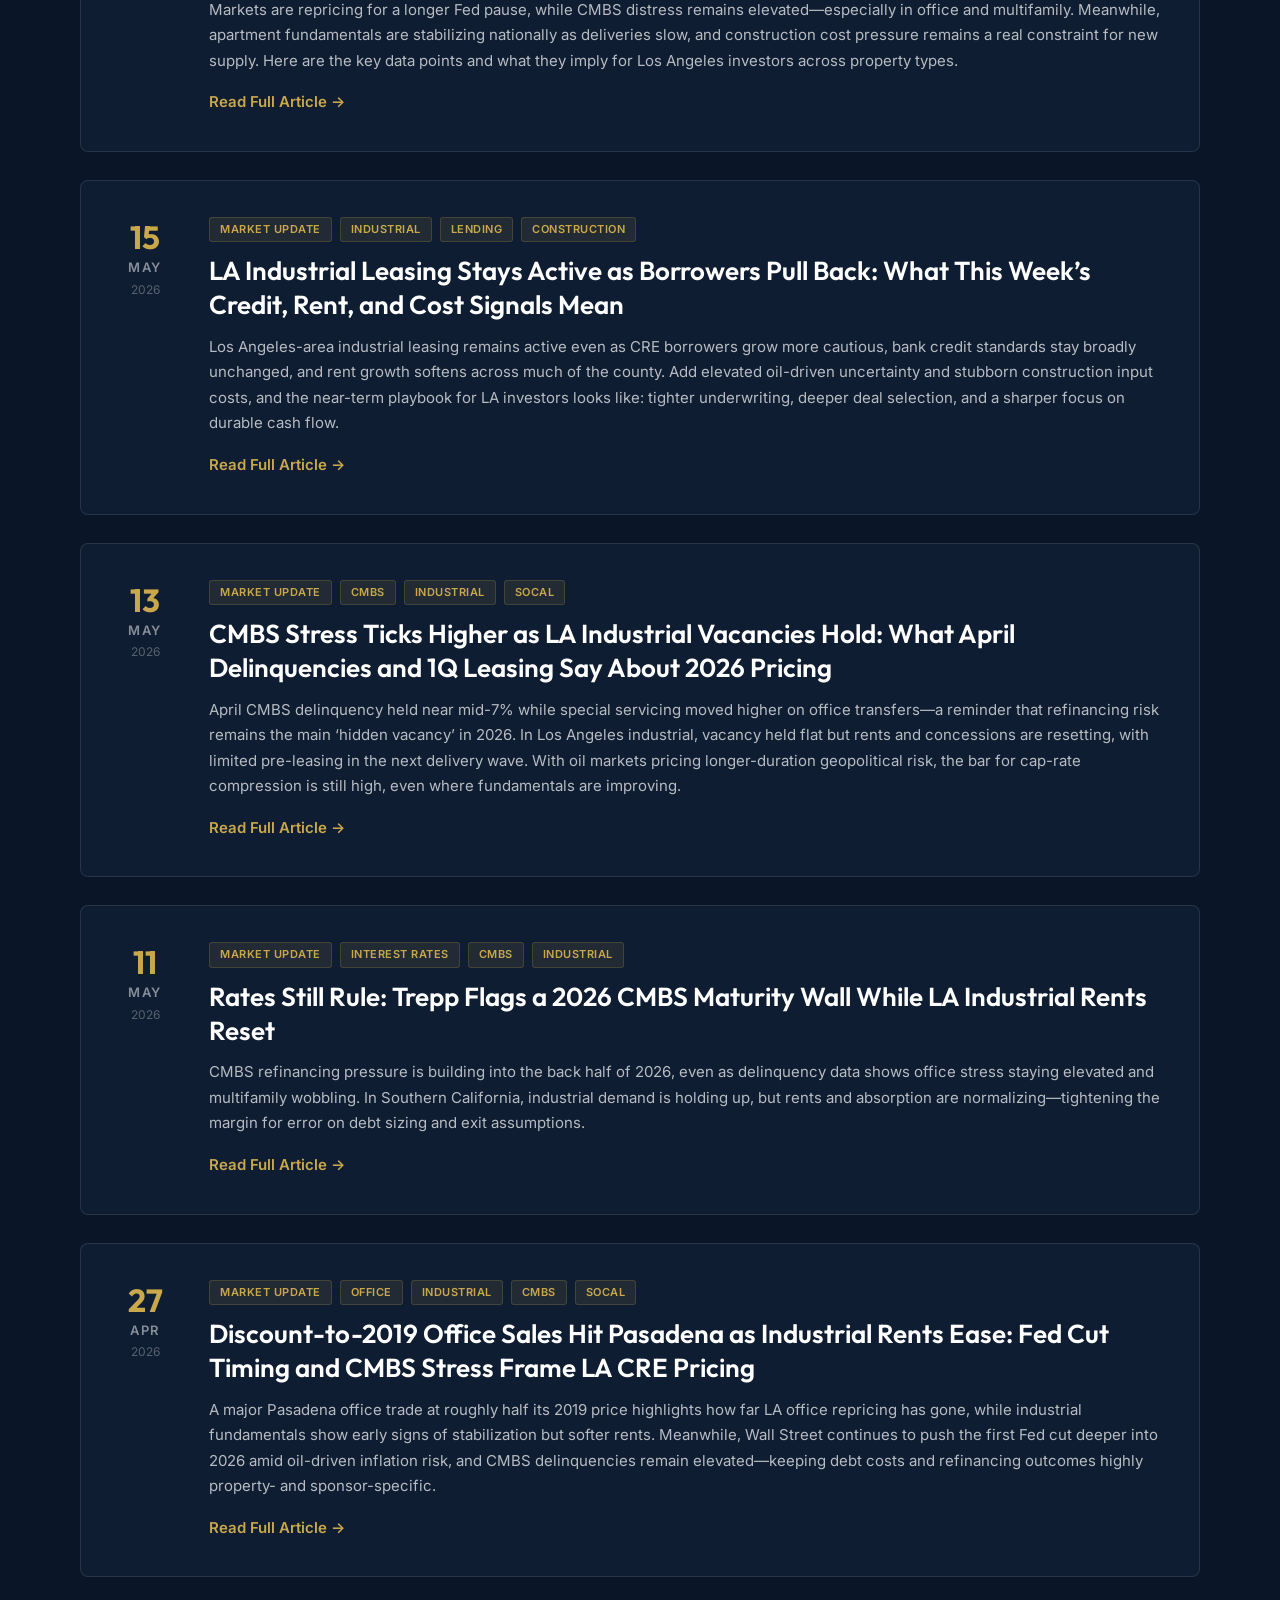
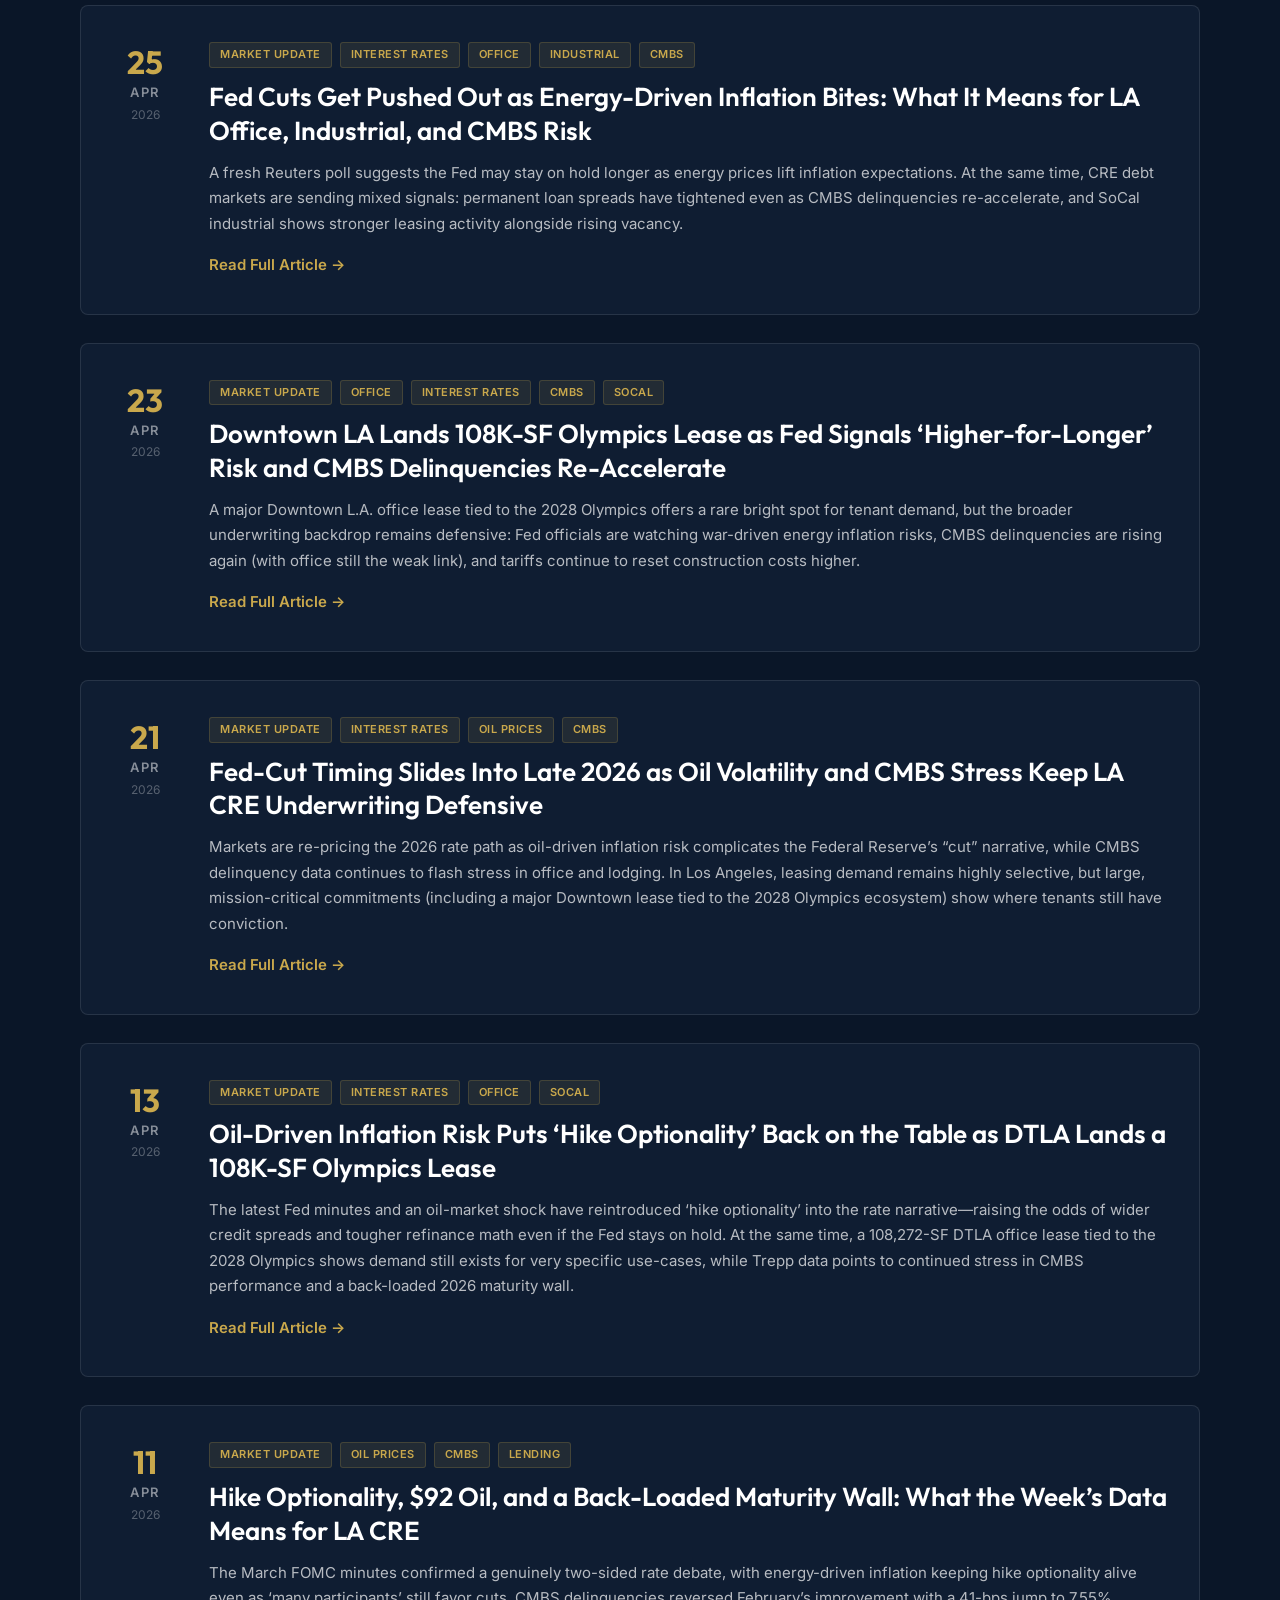
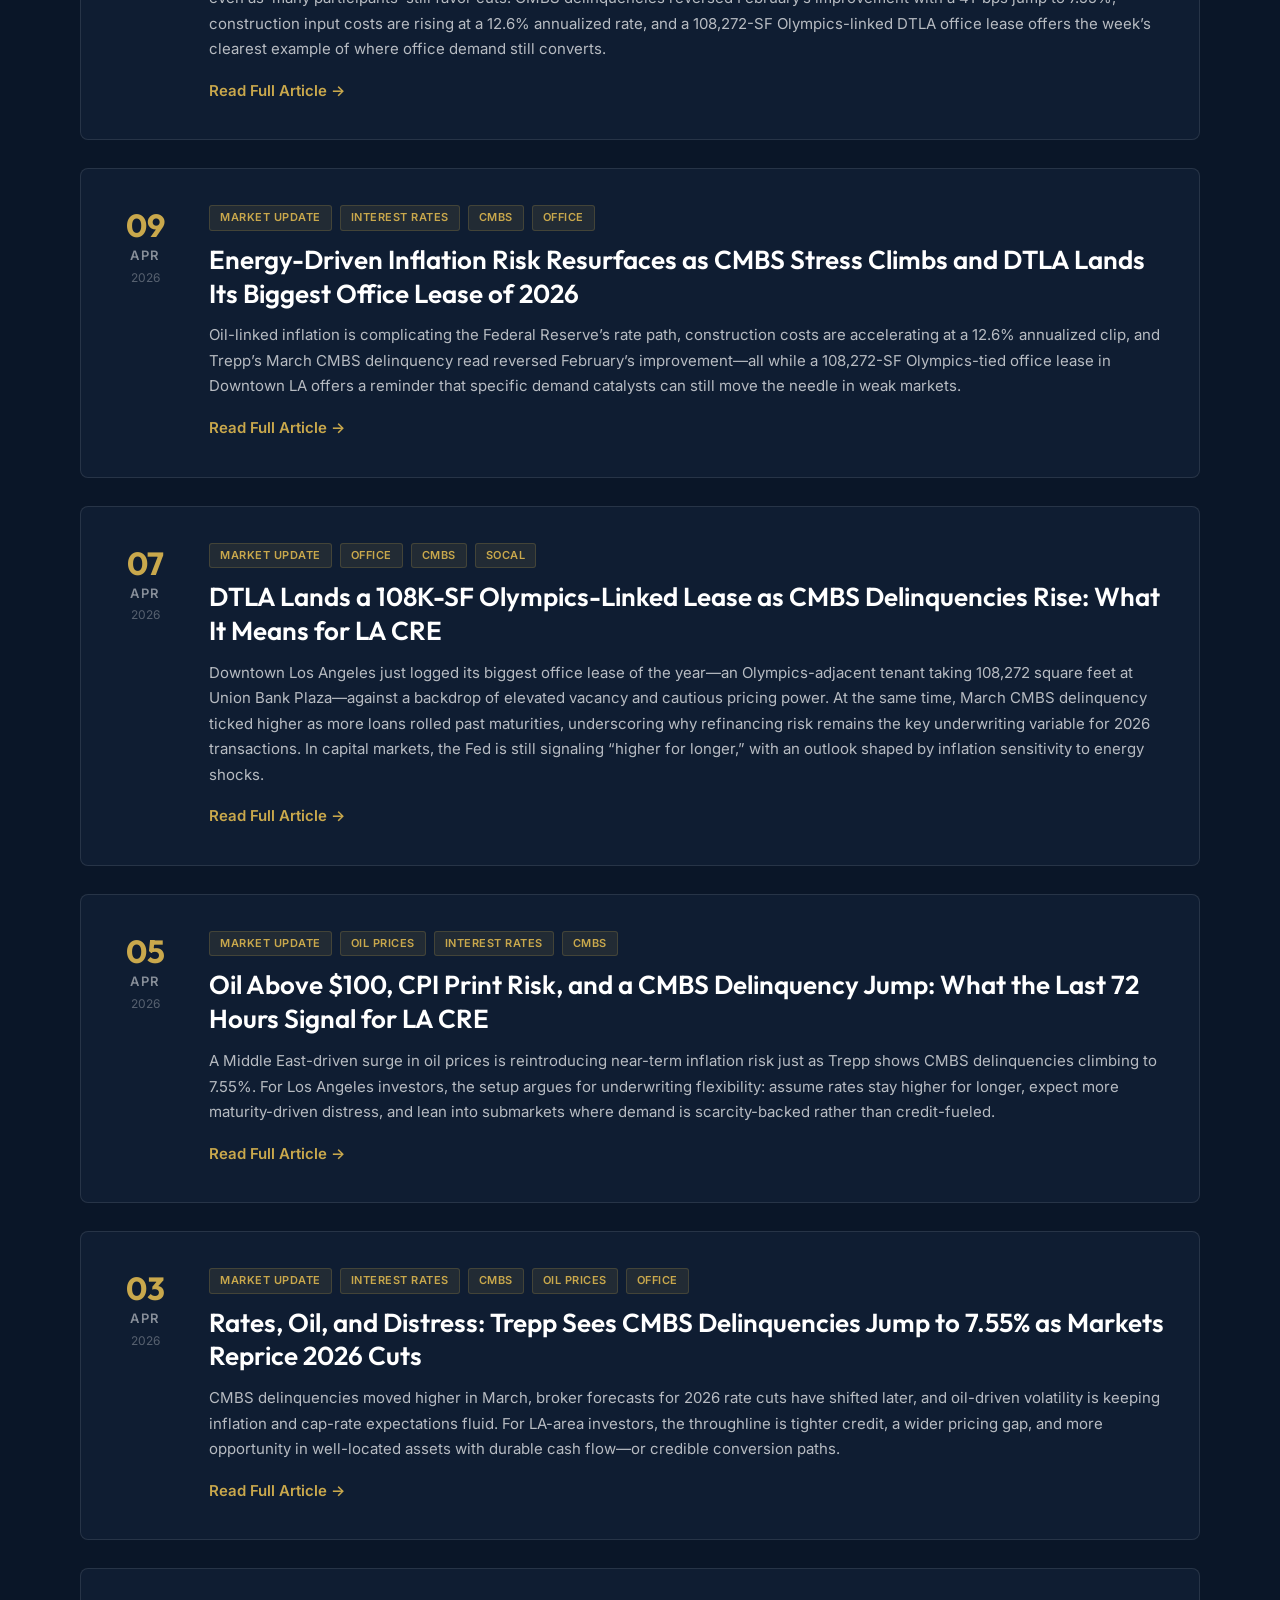
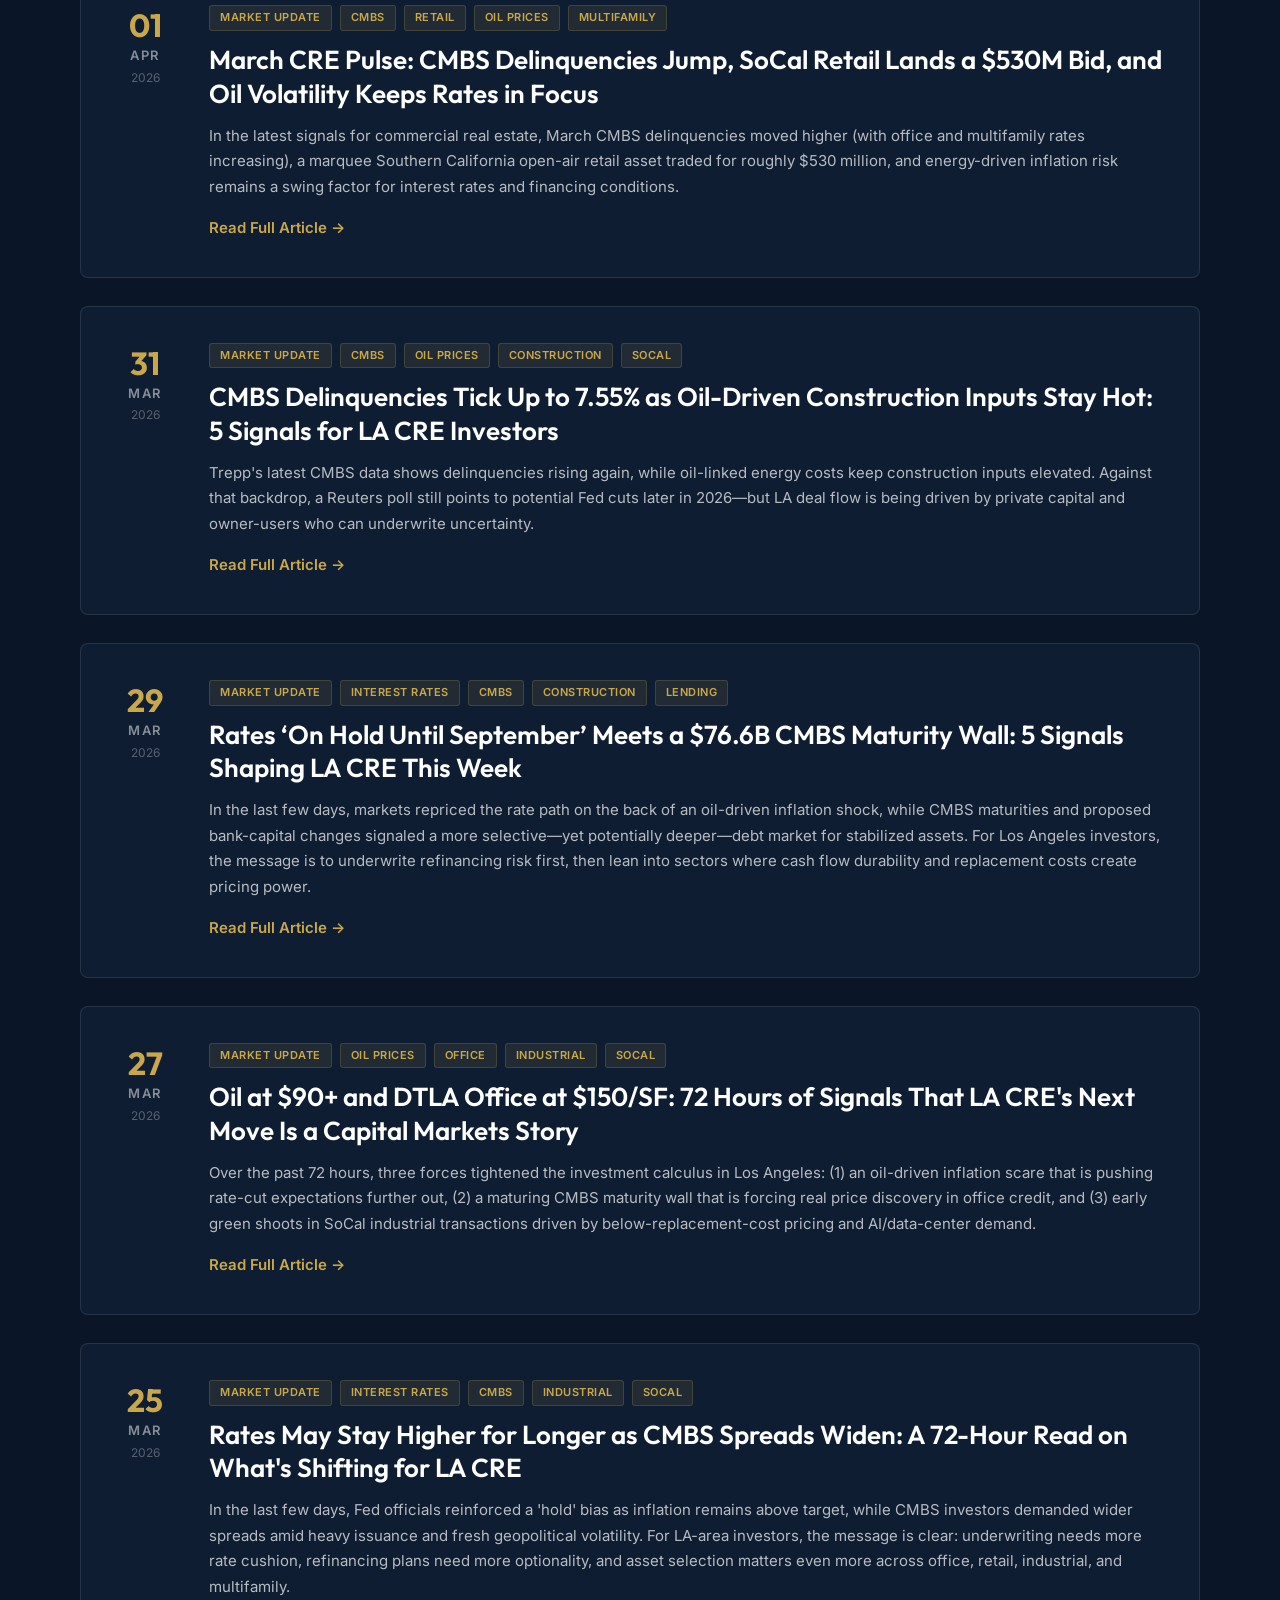
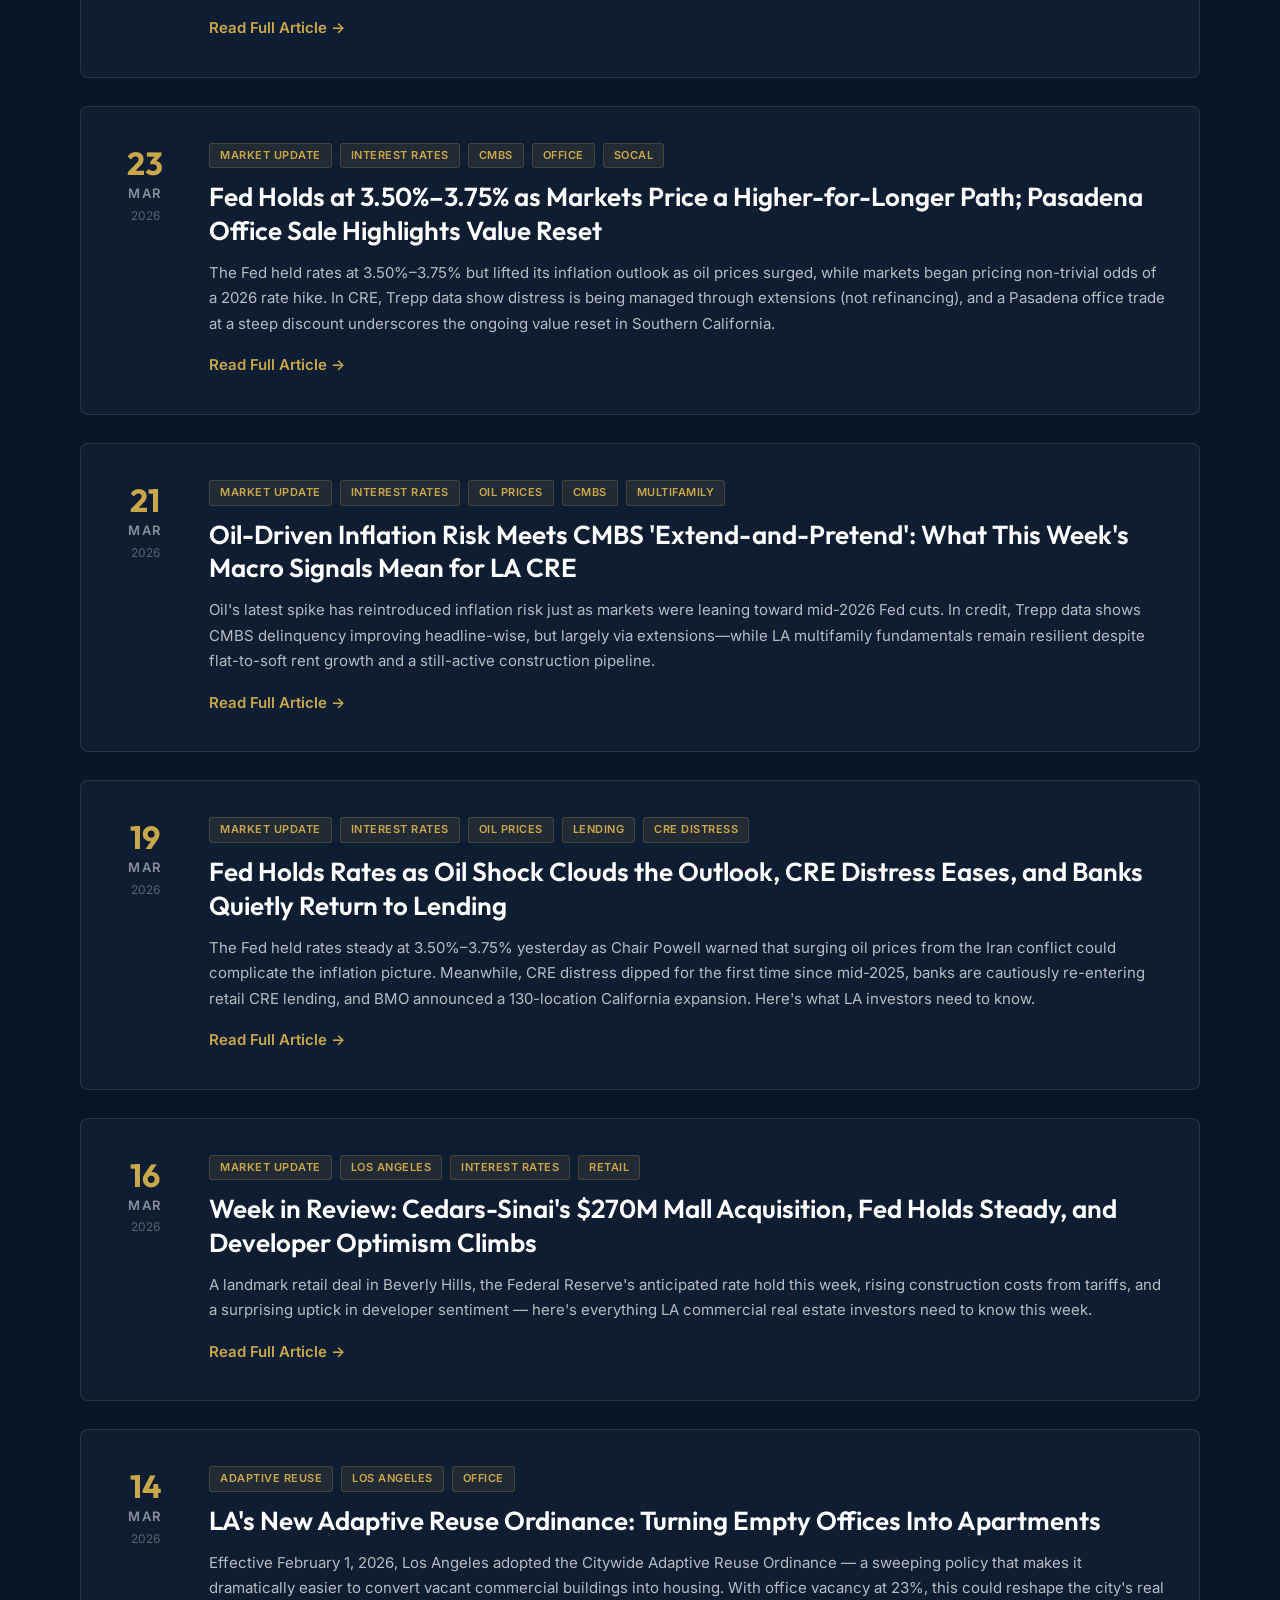
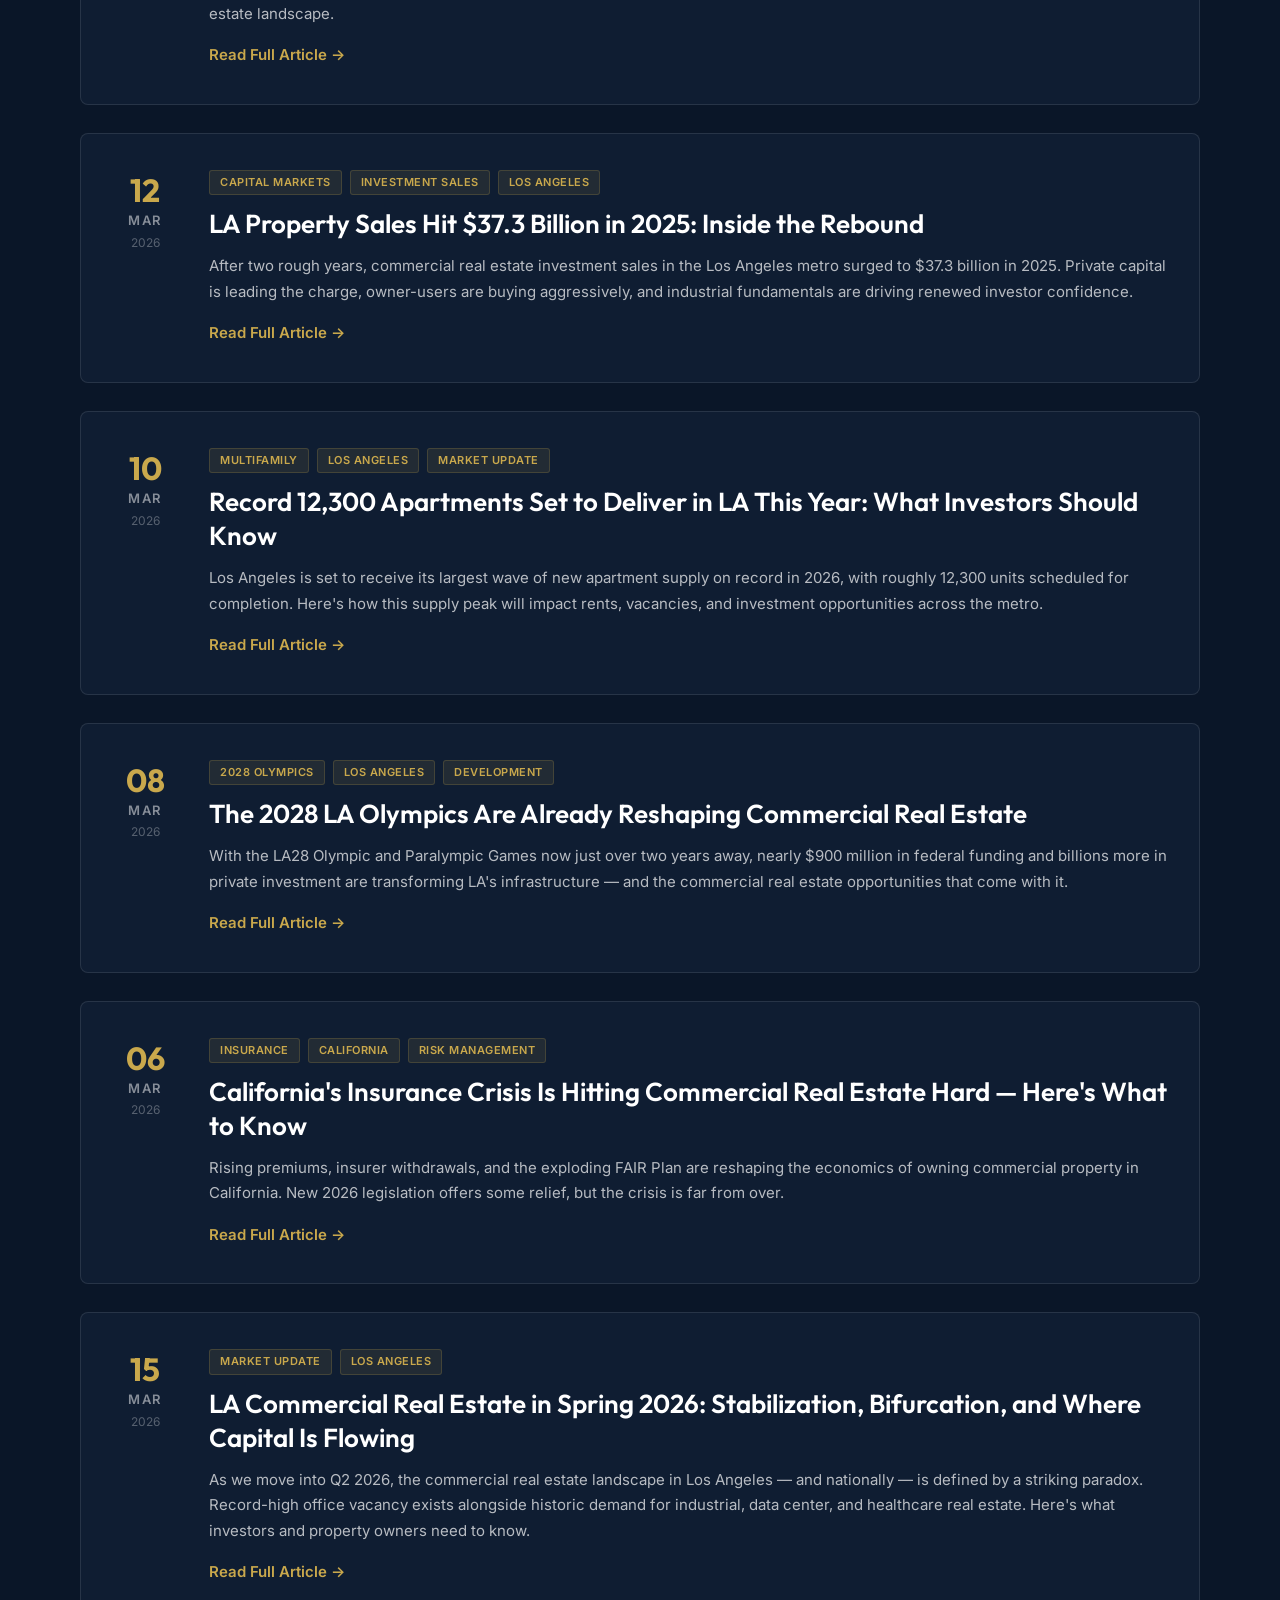
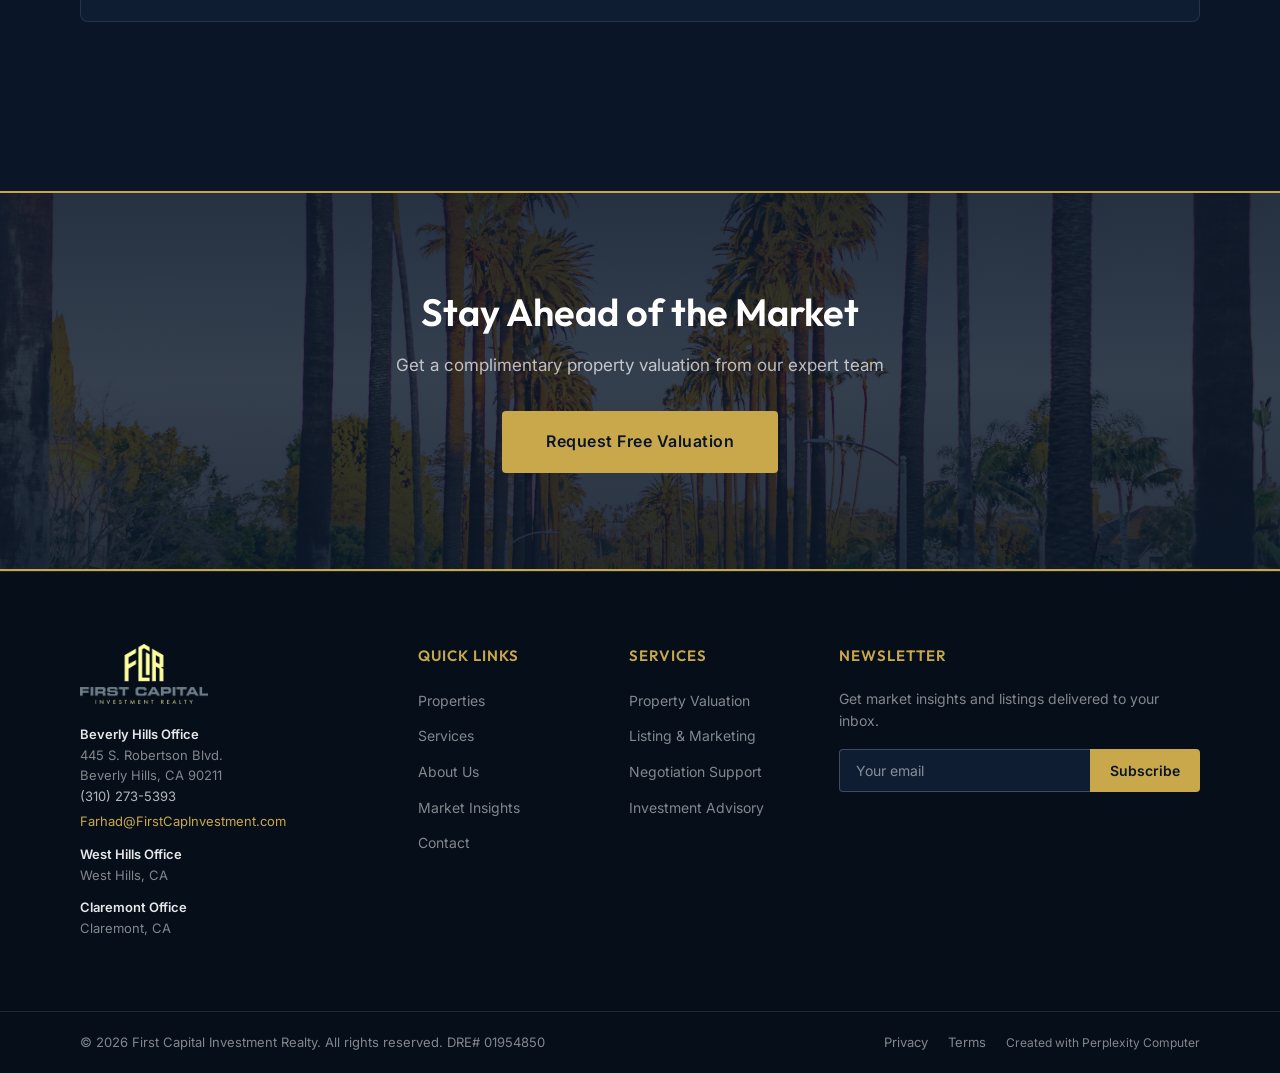
==== commit 49269e68: "Weekly blog post: LA's ULA Reform Dies Quietly, July 1 Thresholds Bump to $5.4M/$10.9M, and Warsh's " ====
--- a/blog.html
+++ b/blog.html
@@ -75,6 +75,81 @@
 <!-- ═══ BLOG POSTS ═══ -->
 <section class="blog-posts">
   <div class="section-container">
+
+    <!-- ARTICLE: JUNE 15, 2026 &mdash; ULA Reform Dies, July 1 Threshold Bump, Warsh Debut + Iran Ceasefire -->
+    <article class="blog-card" id="post-2026-06-15">
+      <div class="blog-card__date">
+        <span class="blog-card__day">15</span>
+        <span class="blog-card__month">JUN</span>
+        <span class="blog-card__year">2026</span>
+      </div>
+      <div class="blog-card__content">
+        <div class="blog-card__tags">
+          <span class="blog-card__tag">Market Update</span>
+          <span class="blog-card__tag">Los Angeles</span>
+          <span class="blog-card__tag">Measure ULA</span>
+          <span class="blog-card__tag">Interest Rates</span>
+          <span class="blog-card__tag">Multifamily</span>
+          <span class="blog-card__tag">Capital Markets</span>
+        </div>
+        <h2 class="blog-card__title">LA's ULA Reform Dies Quietly, July 1 Thresholds Bump to $5.4M / $10.9M, and Warsh's Fed Debut Lands With an Iran Ceasefire</h2>
+        <p class="blog-card__excerpt">The LA City Council's ad hoc committee on Measure ULA finalized its work on May 29 and recommended no structural changes -- only administrative tweaks. On July 1, ULA's inflation-adjusted thresholds move to $5.4 million and $10.9 million, and a RAND study just put hard numbers on the damage: a 31% drop in high-value LA transactions and roughly 1,900 fewer apartment permits per year. New Fed Chair Kevin Warsh holds his first FOMC meeting Wednesday with consensus expecting a "hold and drop the easing bias" move, while a sudden Trump-brokered Iran ceasefire knocked oil prices and pushed the 10-year Treasury back to 4.427%.</p>
+        <a href="#post-2026-06-15-full" class="blog-card__read-more" onclick="document.getElementById('post-2026-06-15-full').style.display='block'; this.style.display='none'; return false;">Read Full Article &rarr;</a>
+
+        <div class="blog-article" id="post-2026-06-15-full" style="display:none;">
+
+          <h3>ULA Reform Is Dead at City Hall &mdash; for Now</h3>
+          <p>The LA City Council's ad hoc committee on Measure ULA, chaired by Council Member Ysabel Jurado, held its final meeting on May 29, 2026 and announced it will not recommend a ballot measure to amend the transfer surcharge. The committee will instead propose only administrative and technical adjustments around appeals processes and hardship provisions. (<a href="https://reedcorp.tax/helpful-guides/la-measure-ula-no-reform-july-2026-thresholds/" target="_blank" rel="noopener">Reed Corporation</a>) For owners and sponsors who have been waiting on a Council fix before closing an above-threshold LA trade, the message is now explicit: stop waiting. The only path to structural change runs through the November ballot.</p>
+          <p>That ballot vehicle is the Howard Jarvis Taxpayers Association's "Local Taxpayer Protection Act," certified by the Secretary of State on May 3, 2026. (<a href="https://reedcorp.tax/helpful-guides/california-measure-ula-repeal-ballot-may-2026/" target="_blank" rel="noopener">Reed Corporation</a>) If voters approve it on November 4, every municipal real-estate transfer tax in California would be capped at 0.05% of gross sale price. On a $10 million LA sale, the city's take would drop from $550,000 today to $5,000 &mdash; a reduction of more than 99%. (<a href="https://reedcorp.tax/helpful-guides/california-measure-ula-repeal-ballot-may-2026/" target="_blank" rel="noopener">Reed Corporation</a>)</p>
+
+          <h3>July 1 Threshold Bump: $5.4M and $10.9M Take Effect</h3>
+          <p>Measure ULA carries an annual inflation adjustment. For transactions recording on or after July 1, 2026, the new thresholds are $5,400,000 (for the 4% rate) and $10,900,000 (for the 5.5% rate) &mdash; up from the original $5M and $10M. (<a href="https://reedcorp.tax/helpful-guides/la-measure-ula-no-reform-july-2026-thresholds/" target="_blank" rel="noopener">Reed Corporation</a>) The recording date governs, not the contract date, so deals in escrow that record before July 1 use the current thresholds; recordings on or after July 1 use the new ones. Sellers pricing in the $5M-$5.4M and $10M-$10.9M bands need to make a decision on whether to push for a pre-July 1 recording or accept the bump.</p>
+
+          <h3>RAND Quantifies the Damage</h3>
+          <p>A think-tank report cited by Globe Street found high-value LA real-estate transactions have fallen 31% since ULA took effect, dragging down property-tax revenue for both the LA Unified School District and the city. (<a href="https://www.globest.com/2026/06/09/ula-tax-in-los-angeles-causes-rapid-dip-in-multifamily-development/" target="_blank" rel="noopener">Globe Street</a>) RAND also pegs the apartment-permit drop at roughly 1,900 units per year &mdash; 15% to 18% of the total annual permitted units among larger apartment projects. (<a href="https://www.globest.com/2026/06/09/ula-tax-in-los-angeles-causes-rapid-dip-in-multifamily-development/" target="_blank" rel="noopener">Globe Street</a>) Since taking effect, ULA has generated $1.16 billion for affordable housing programs, but actual revenue has lagged initial projections and the city now sits under a negative outlook from major credit-rating agencies. (<a href="https://www.globest.com/2026/06/09/ula-tax-in-los-angeles-causes-rapid-dip-in-multifamily-development/" target="_blank" rel="noopener">Globe Street</a>)</p>
+
+          <h3>Warsh's First FOMC: Expect a Hold and a Bias Shift</h3>
+          <p>Fed Chair Kevin Warsh, sworn in May 22 after Jerome Powell's final day on May 15, holds his first FOMC meeting and press conference Wednesday, June 17. (<a href="https://www.fool.com/investing/2026/06/15/fed-kevin-warsh-fomc-drop-hammer-on-trumpflation/" target="_blank" rel="noopener">The Motley Fool</a>) Consensus across KPMG, Continuum Economics, and Motley Fool: a hold at the current target rate, paired with a quiet but meaningful shift from an "easing bias" to a neutral stance. (<a href="https://kpmg.com/us/en/articles/2026/june-2026-fed-primer.html" target="_blank" rel="noopener">KPMG</a>) (<a href="https://continuumeconomics.com/a/02942697/fomc-preview-for-june-17-dropping-the-easing-bias" target="_blank" rel="noopener">Continuum Economics</a>) KPMG notes two voting members have already argued for rate hikes "soon," and the Summary of Economic Projections is expected to show hotter inflation and lower unemployment by year-end, accompanied by several members who see rates unchanged or raised by year-end. (<a href="https://kpmg.com/us/en/articles/2026/june-2026-fed-primer.html" target="_blank" rel="noopener">KPMG</a>) Continuum's read: the median 2026 dot moves to no change this year, versus the one 25-bp ease shown in March. (<a href="https://continuumeconomics.com/a/02942697/fomc-preview-for-june-17-dropping-the-easing-bias" target="_blank" rel="noopener">Continuum Economics</a>) Underwrite no Fed cut in 2026.</p>
+
+          <h3>Iran Ceasefire Knocks Oil and Yields</h3>
+          <p>President Trump announced a deal late last week to de-escalate the Iran conflict, and oil prices fell sharply to their cheapest level since the early days of the Mideast conflict. (<a href="https://www.npr.org/2026/06/14/nx-s1-5858115/oil-prices-trump-iran-deal" target="_blank" rel="noopener">NPR</a>) Treasury yields followed: the 10-year closed at 4.427% on June 14, down 5.8 basis points from 4.485% the day before, as traders monitored the ceasefire and lower inflation pass-through. (<a href="https://www.mortgagenewsdaily.com/treasury" target="_blank" rel="noopener">Mortgage News Daily</a>) (<a href="https://www.cnbc.com/2026/06/12/treasury-yields-oil-iran-deal.html" target="_blank" rel="noopener">CNBC</a>) For CRE underwriters, that's a modest tailwind to debt costs entering the FOMC meeting, but it doesn't undo the structural shift we flagged last week. CREFC Miami panelists in early June agreed that a meaningful return of acquisition activity is unlikely without a notable decline in the 10-year, and consensus there expected the 10-year to end 2026 near 4.0%. (<a href="https://www.altusgroup.com/insights/what-crefc-miami-revealed-about-cre-debt-markets-in-2026/" target="_blank" rel="noopener">Altus Group</a>)</p>
+
+          <h3>SoCal Fundamentals: Distress Has Peaked, Multifamily Re-Pricing in Motion</h3>
+          <p>The Summer 2026 Allen Matkins/UCLA Anderson Forecast survey found CRE industry distress has peaked and California deals are closing despite war-driven rate spikes. (<a href="https://theregistrysocal.com/category/industrial/" target="_blank" rel="noopener">The Registry SoCal</a>) The LA Times' SoCal CRE outlook this week echoed that, with industry executives describing industrial and multifamily fundamentals as solid in most SoCal submarkets, office working through structural headwinds, and rate trajectory the biggest variable on deal velocity. (<a href="https://www.latimes.com/business-insights/story/2026-06-15/socal-commercial-real-estate-2026-trends" target="_blank" rel="noopener">LA Times</a>) On the multifamily side, Kingside Investment Group reports most LA apartment buildings in the 5-to-20-unit range have transacted between 4.5% and 6.5% cap rates through 2025 and early 2026, depending on location, condition, and rent upside. (<a href="https://www.kingsideinvestmentgroup.com/blog/how-to-value-your-apartment-building-los-angeles-12201" target="_blank" rel="noopener">Kingside Investment Group</a>) That cap-rate band is wider than 2021 underwriting assumed, but it's also tighter and more orderly than the 2023 freeze that followed ULA's initial enactment.</p>
+
+          <h3>What It Means for LA Investors</h3>
+          <p>This week's stack lines up cleanly. First, on ULA: the Council is done, the November ballot is the only structural path forward, and the July 1 threshold bump means deals in the $5M-$5.4M and $10M-$10.9M bands recorded after July 1 escape ULA entirely. If you have an asset in that price band sitting in escrow, talk to your closing attorney about pacing the recording. Second, on rates: Warsh's debut will likely confirm a "higher for longer" message, so build refinance reserves and stress-test exit caps at 5.0%-5.5% for multifamily and 6.0%-plus for older office. Third, on opportunity: Allen Matkins says distress has peaked, the Iran ceasefire is pulling oil and yields lower, and SoCal industrial and multifamily fundamentals remain solid. First Capital Investment Realty can help you re-underwrite a Valley or Westside multifamily asset against today's cap-rate band, sequence a closing around the July 1 ULA threshold change, or stress-test a 2027 refinance against the new dot plot. Reach out at <a href="index.html#cta-banner">firstcapinvestment.com</a> or contact Farhad directly at <a href="mailto:Farhad@FirstCapInvestment.com">Farhad@FirstCapInvestment.com</a>.</p>
+
+          <div class="blog-article__sources">
+            <h4>Sources</h4>
+            <ul>
+              <li><a href="https://reedcorp.tax/helpful-guides/la-measure-ula-no-reform-july-2026-thresholds/" target="_blank" rel="noopener">Reed Corporation &mdash; "LA's Mansion Tax Stays Intact as Committee Kills Reform, July 1 Threshold Bump"</a></li>
+              <li><a href="https://reedcorp.tax/helpful-guides/california-measure-ula-repeal-ballot-may-2026/" target="_blank" rel="noopener">Reed Corporation &mdash; "California Measure ULA Repeal Hits the November 2026 Ballot"</a></li>
+              <li><a href="https://www.globest.com/2026/06/09/ula-tax-in-los-angeles-causes-rapid-dip-in-multifamily-development/" target="_blank" rel="noopener">Globe Street &mdash; "ULA Tax in Los Angeles Causes Rapid Dip in Multifamily Development"</a></li>
+              <li><a href="https://www.fool.com/investing/2026/06/15/fed-kevin-warsh-fomc-drop-hammer-on-trumpflation/" target="_blank" rel="noopener">The Motley Fool &mdash; "Fed Chair Kevin Warsh and the FOMC Will Likely Take the First Step Toward Dropping the Hammer on Trumpflation This Week"</a></li>
+              <li><a href="https://kpmg.com/us/en/articles/2026/june-2026-fed-primer.html" target="_blank" rel="noopener">KPMG &mdash; "Financial markets poised to test Warsh"</a></li>
+              <li><a href="https://continuumeconomics.com/a/02942697/fomc-preview-for-june-17-dropping-the-easing-bias" target="_blank" rel="noopener">Continuum Economics &mdash; "FOMC Preview for June 17: Dropping the easing bias"</a></li>
+              <li><a href="https://www.npr.org/2026/06/14/nx-s1-5858115/oil-prices-trump-iran-deal" target="_blank" rel="noopener">NPR &mdash; "Oil prices drop to cheapest level since early days of Mideast conflict"</a></li>
+              <li><a href="https://www.mortgagenewsdaily.com/treasury" target="_blank" rel="noopener">Mortgage News Daily &mdash; "US Treasury Rates &amp; Yield Curve"</a></li>
+              <li><a href="https://www.cnbc.com/2026/06/12/treasury-yields-oil-iran-deal.html" target="_blank" rel="noopener">CNBC &mdash; "Treasury yields slide further as traders monitor potential US-Iran peace deal"</a></li>
+              <li><a href="https://www.altusgroup.com/insights/what-crefc-miami-revealed-about-cre-debt-markets-in-2026/" target="_blank" rel="noopener">Altus Group &mdash; "What CREFC Miami Revealed About CRE Debt Markets In 2026"</a></li>
+              <li><a href="https://theregistrysocal.com/category/industrial/" target="_blank" rel="noopener">The Registry SoCal &mdash; "Allen Matkins/UCLA Anderson Survey Finds CRE Distress Has Peaked"</a></li>
+              <li><a href="https://www.latimes.com/business-insights/story/2026-06-15/socal-commercial-real-estate-2026-trends" target="_blank" rel="noopener">Los Angeles Times &mdash; "SoCal Commercial Real Estate 2026: Expert Trends"</a></li>
+              <li><a href="https://www.kingsideinvestmentgroup.com/blog/how-to-value-your-apartment-building-los-angeles-12201" target="_blank" rel="noopener">Kingside Investment Group &mdash; "How to Value Your Apartment Building in Los Angeles"</a></li>
+            </ul>
+          </div>
+
+          <div class="blog-article__author">
+            <div class="blog-article__author-info">
+              <strong>First Capital Investment Realty</strong>
+              <span>Beverly Hills &middot; West Hills &middot; Claremont</span>
+              <a href="mailto:Farhad@FirstCapInvestment.com">Farhad@FirstCapInvestment.com</a>
+            </div>
+          </div>
+        </div>
+      </div>
+    </article>
+
 
     <!-- ARTICLE: JUNE 8, 2026 &mdash; Hot Jobs, Warsh Debut, BKM-Kayne $1.81B Industrial, June 25 ULA Deadline -->
     <article class="blog-card" id="post-2026-06-08">
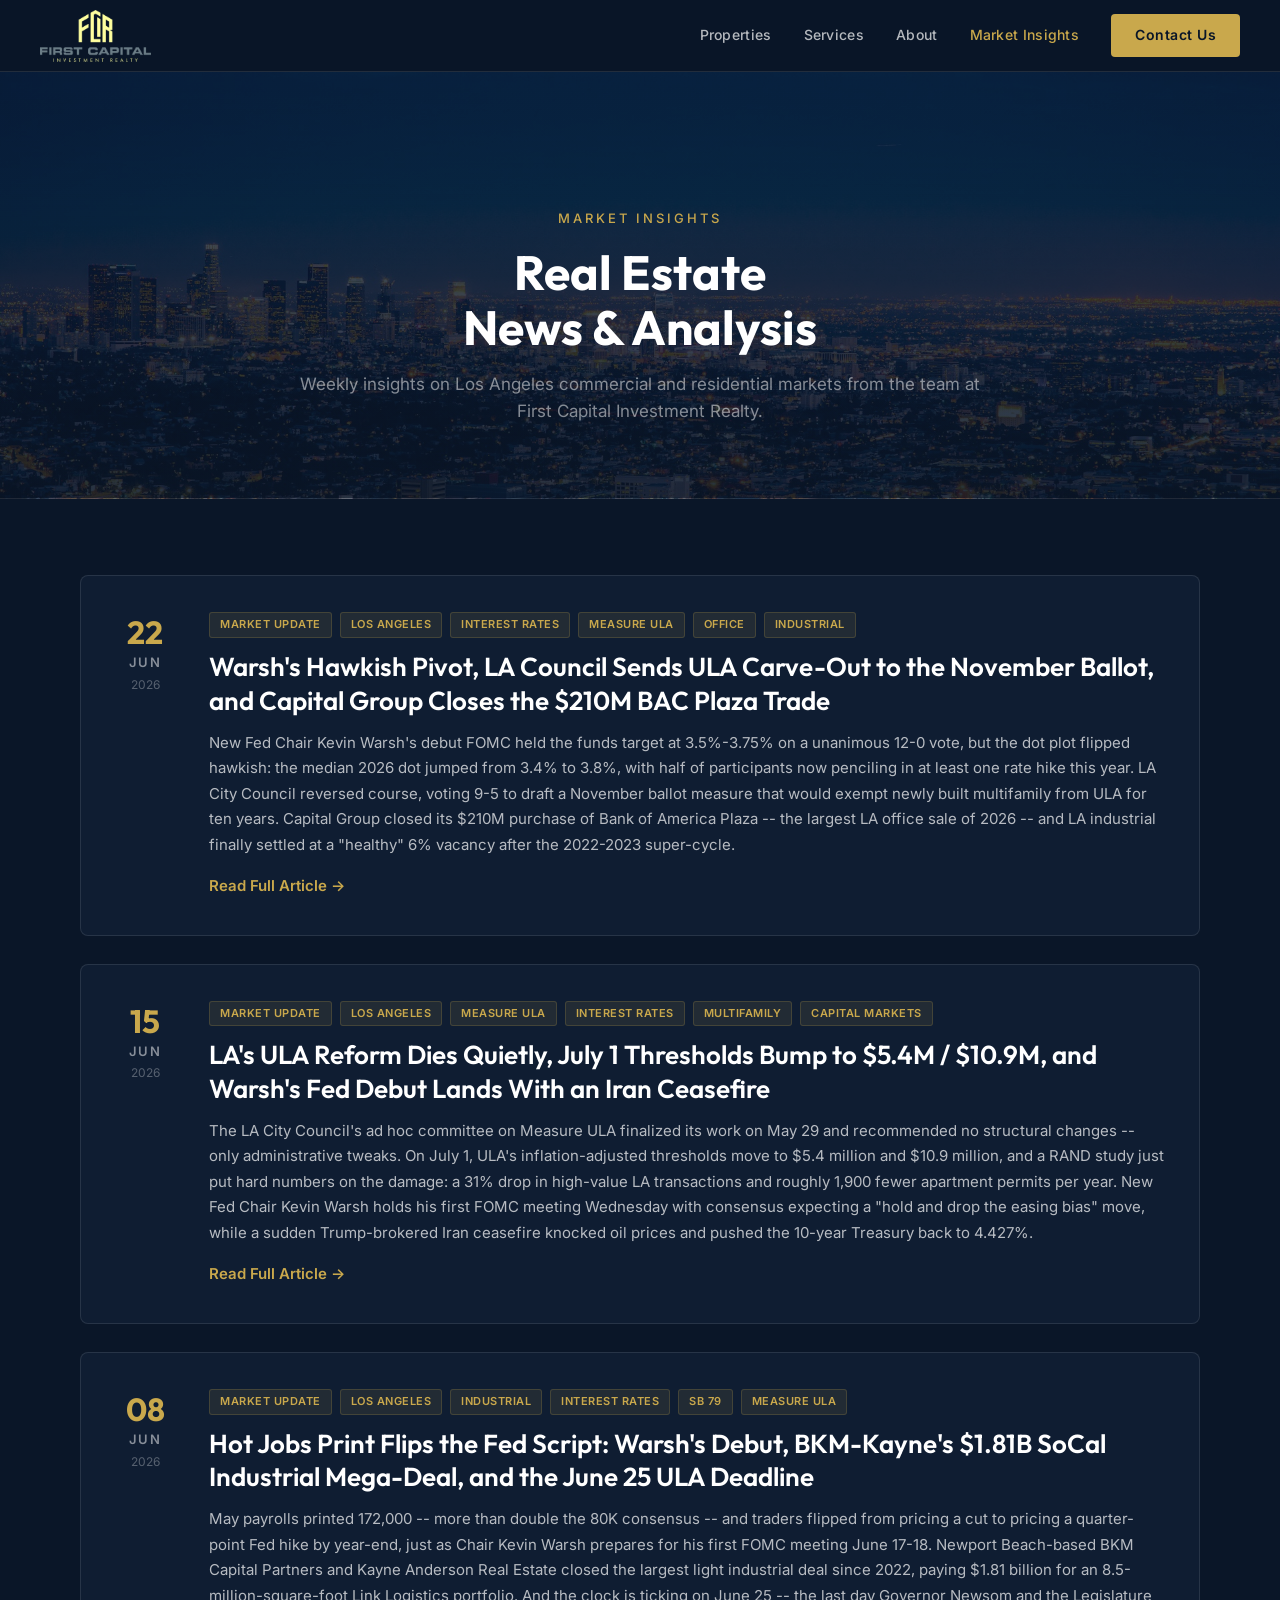
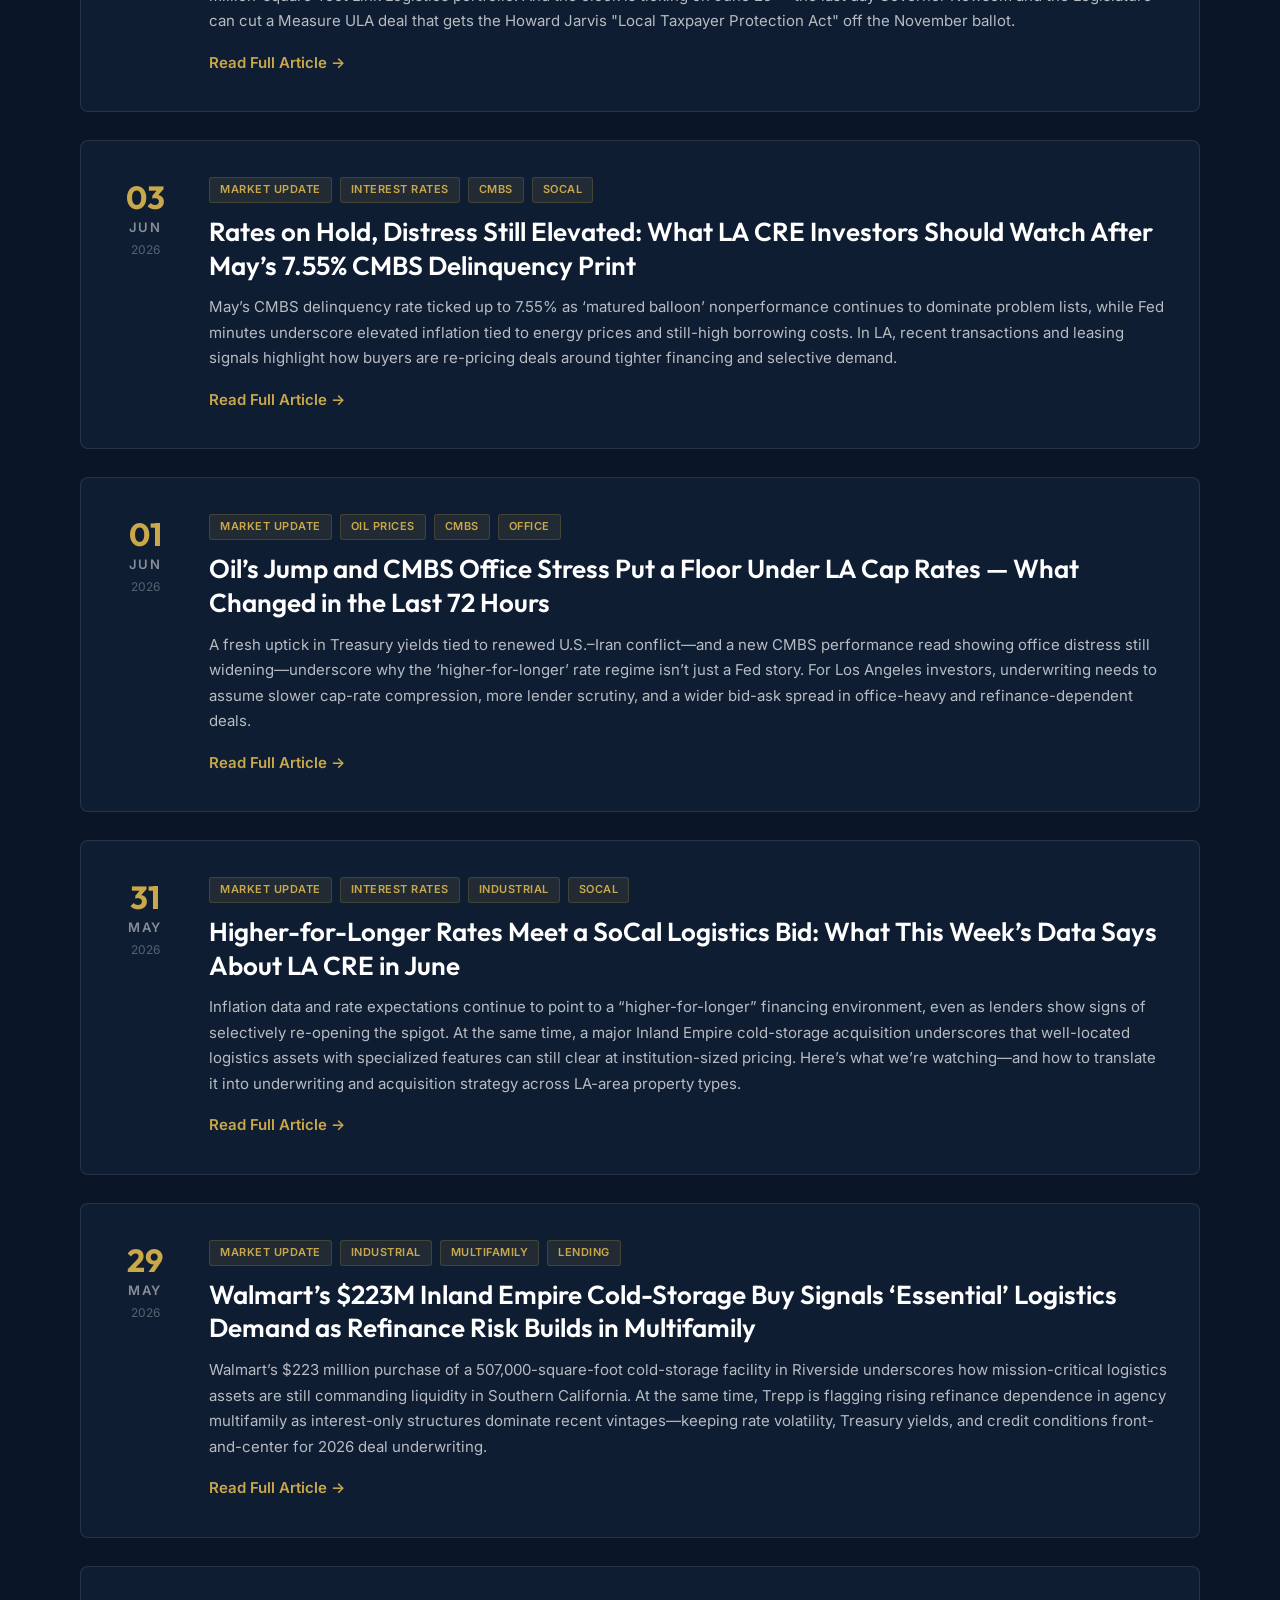
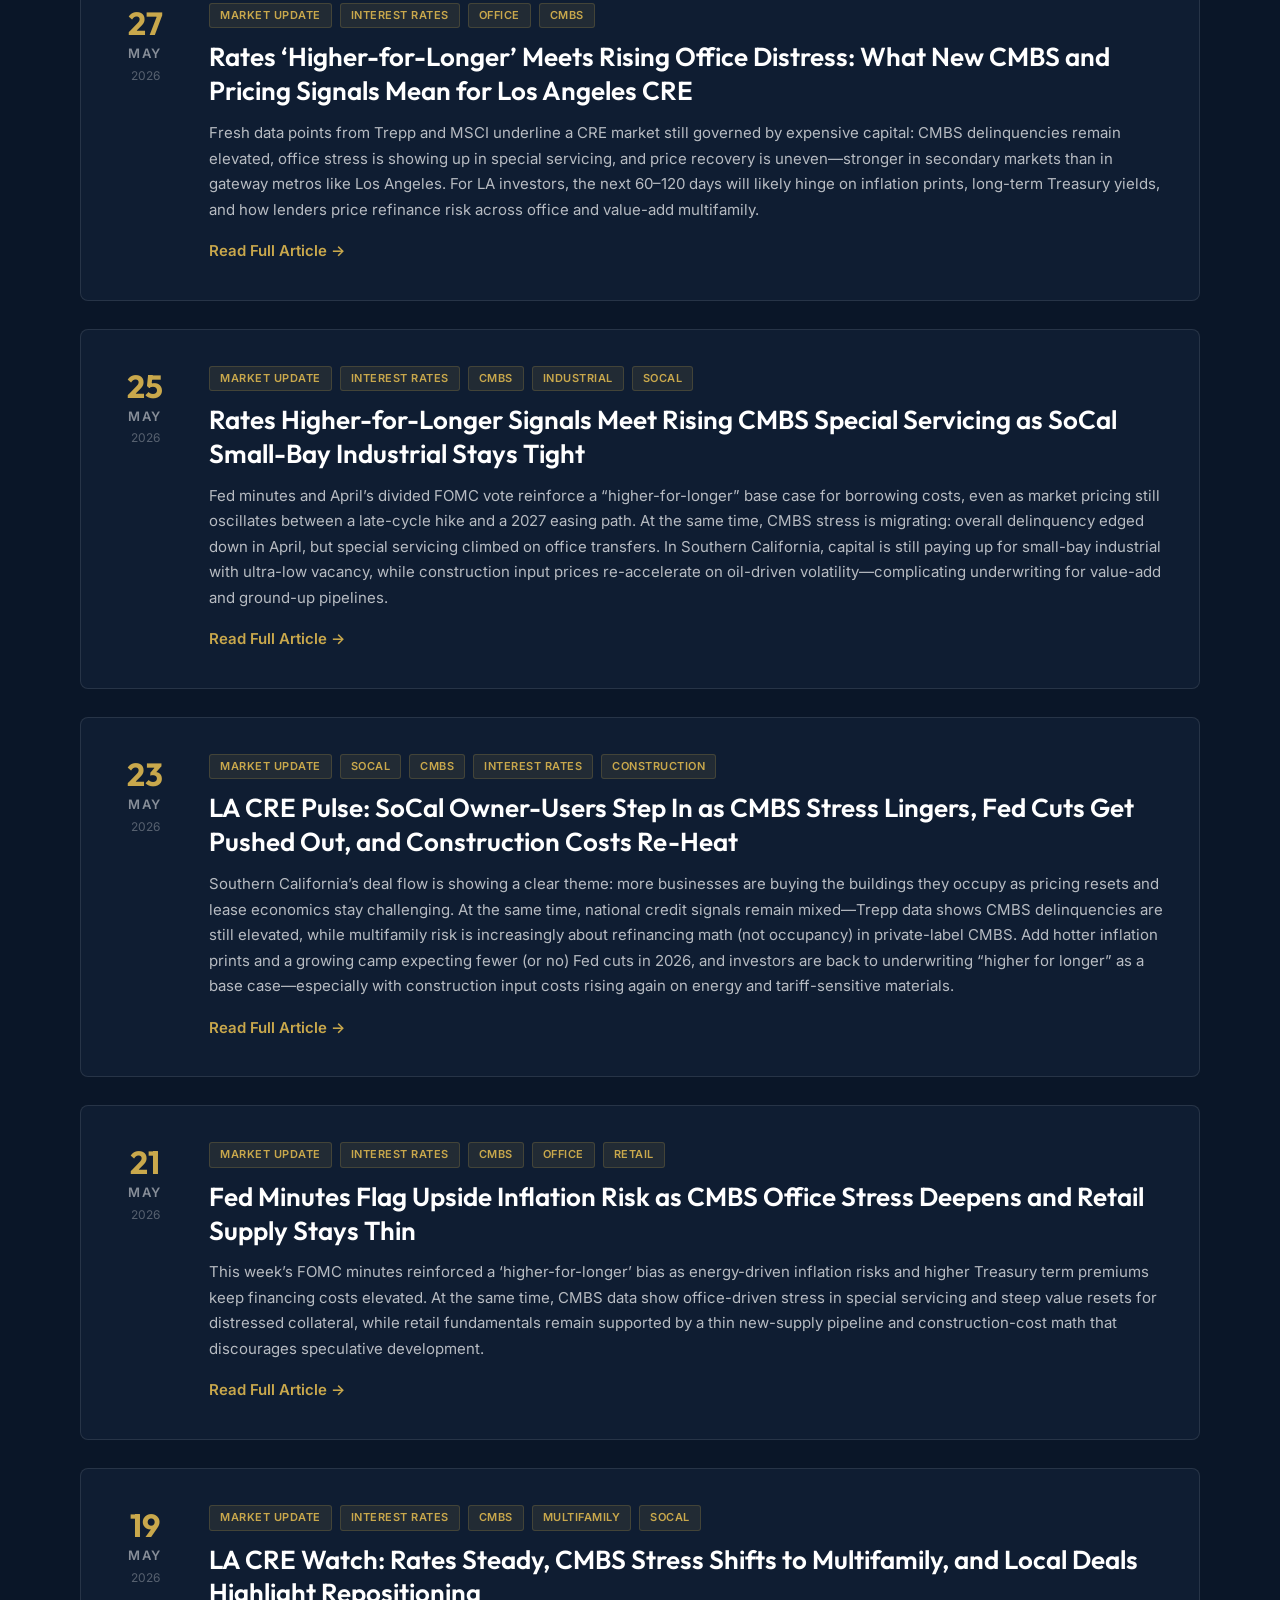
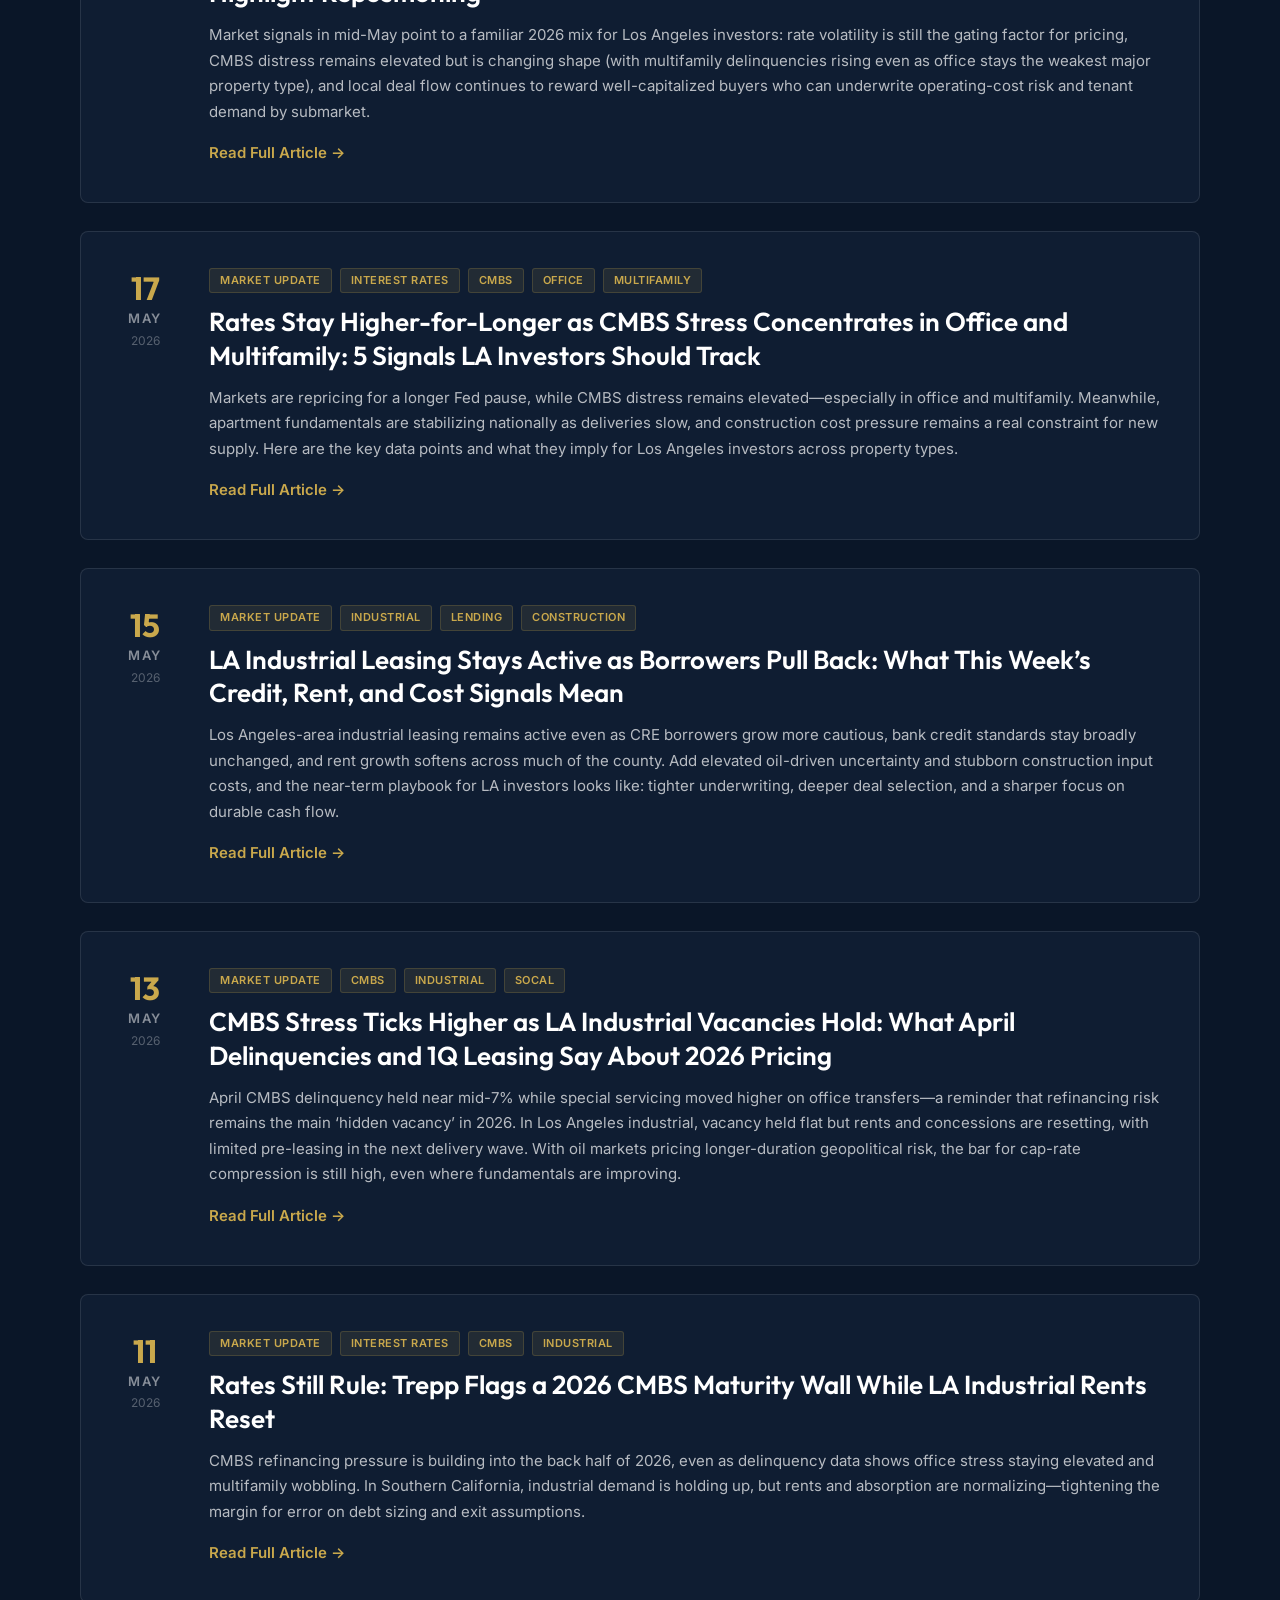
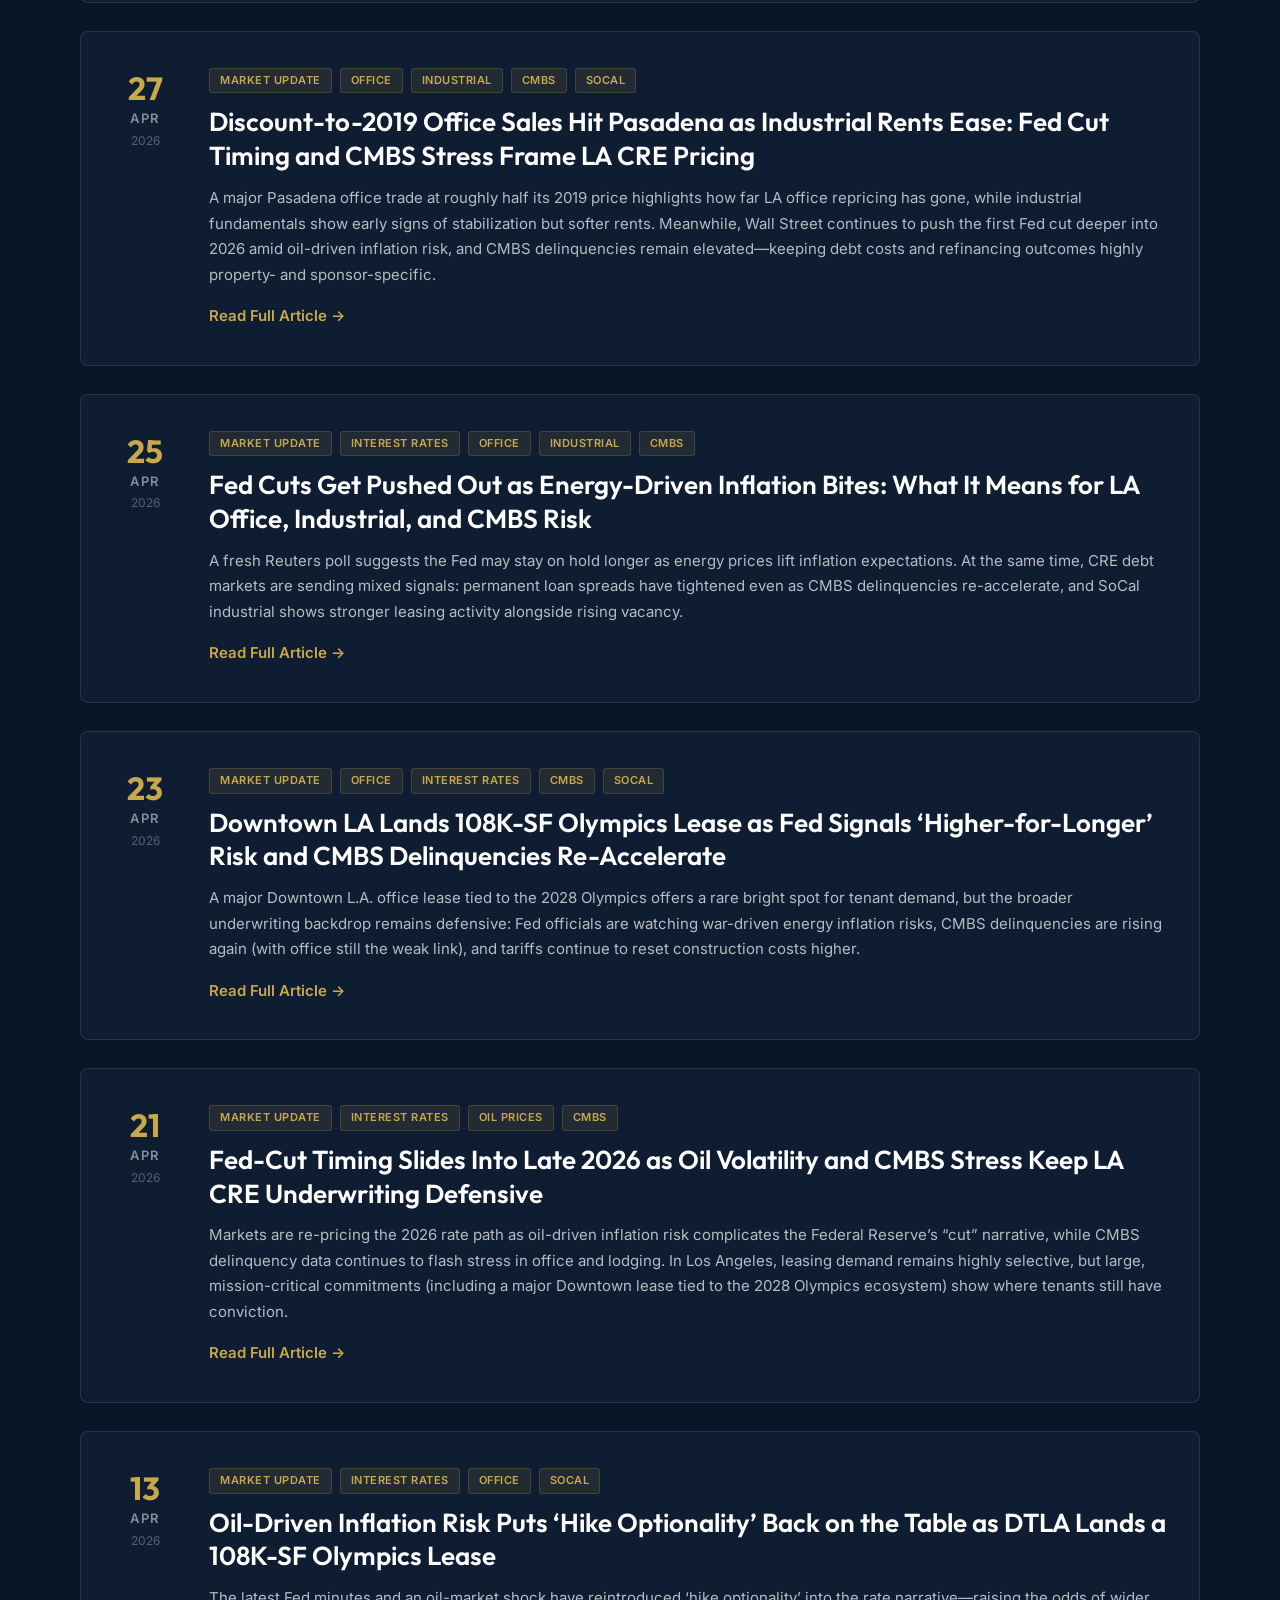
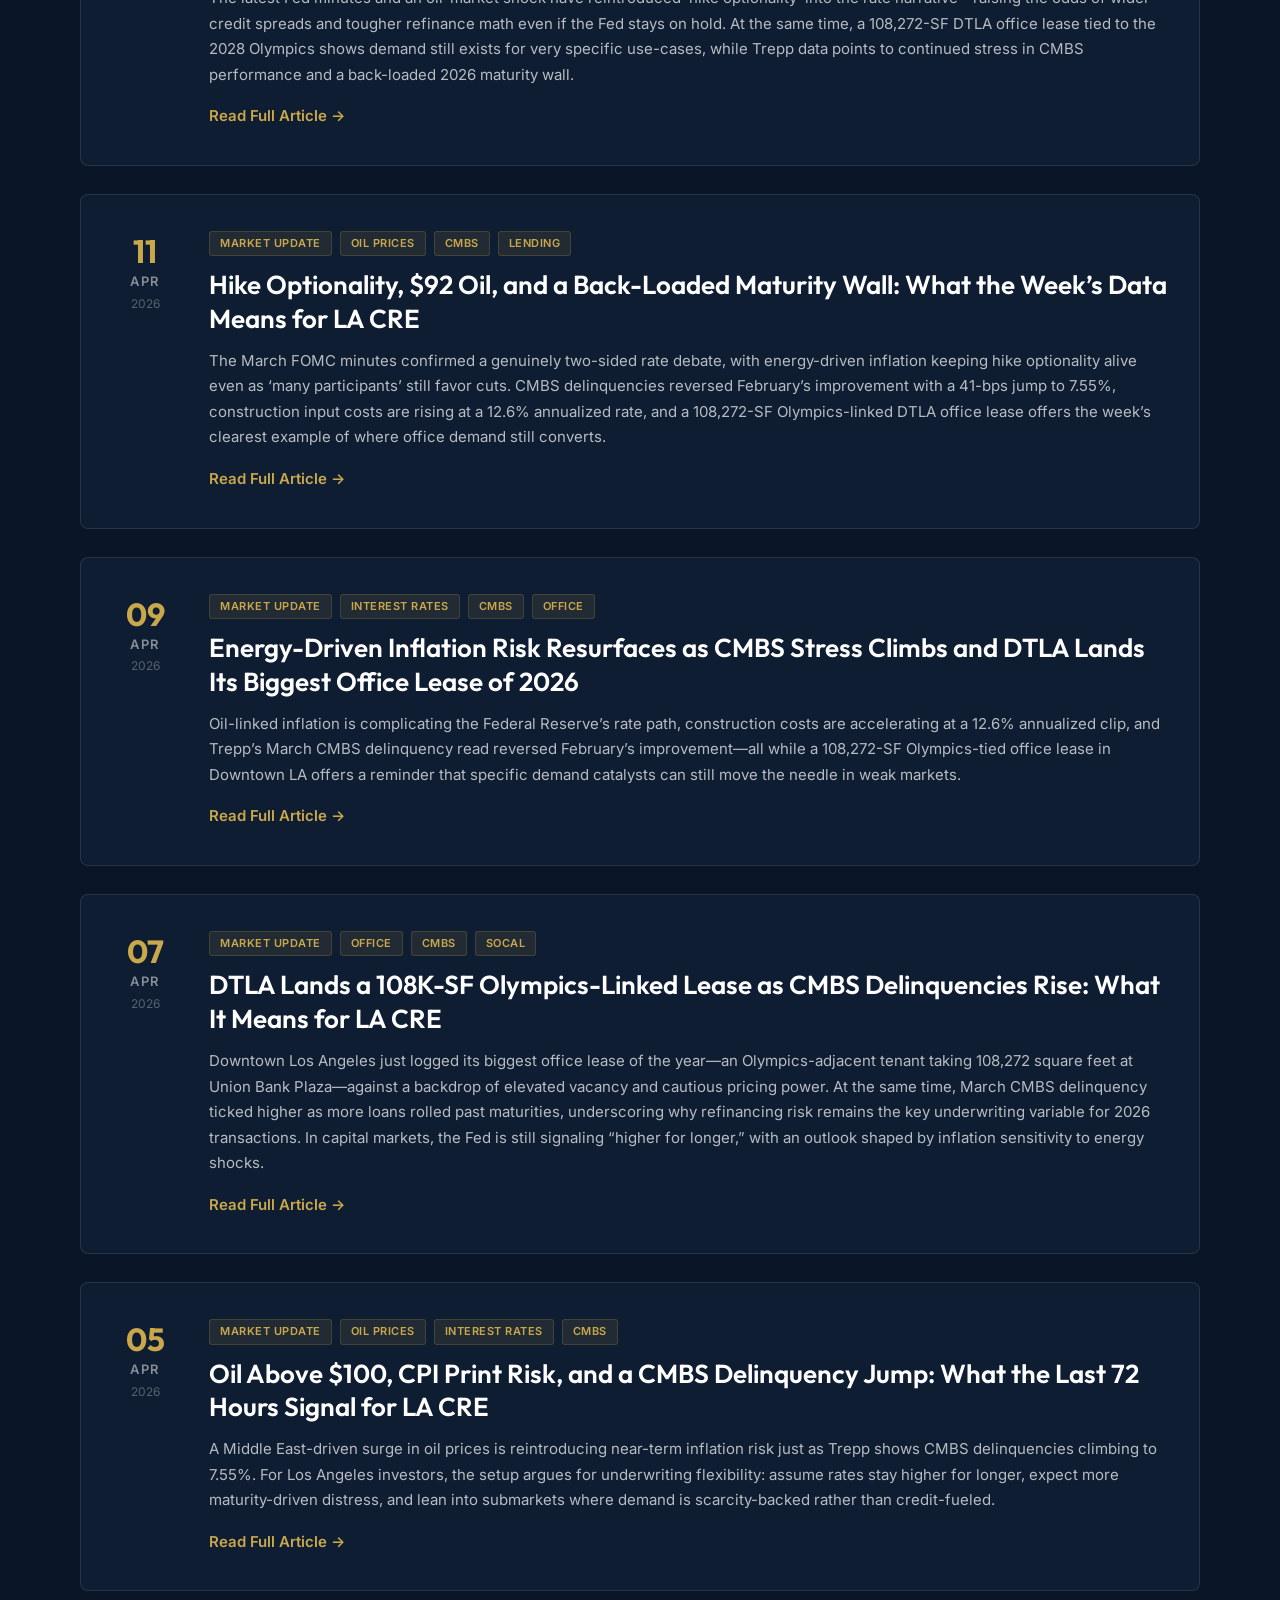
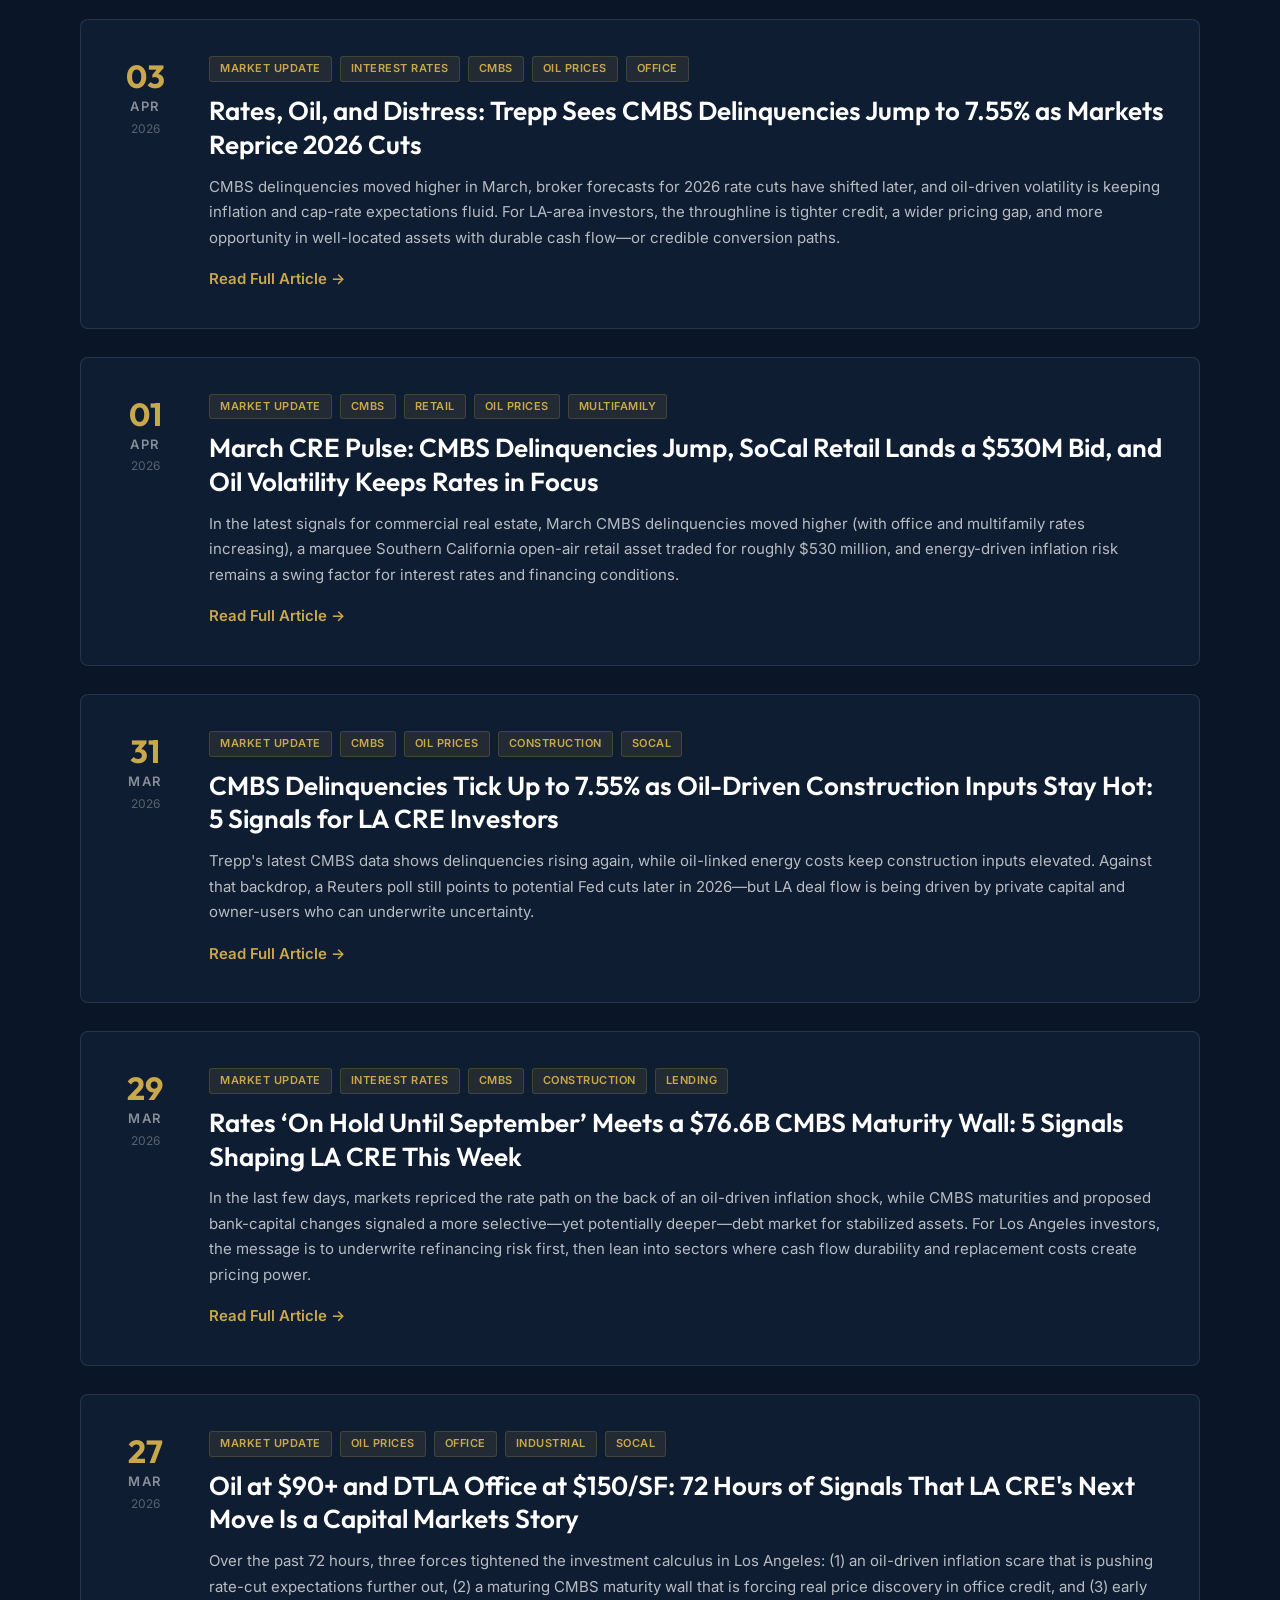
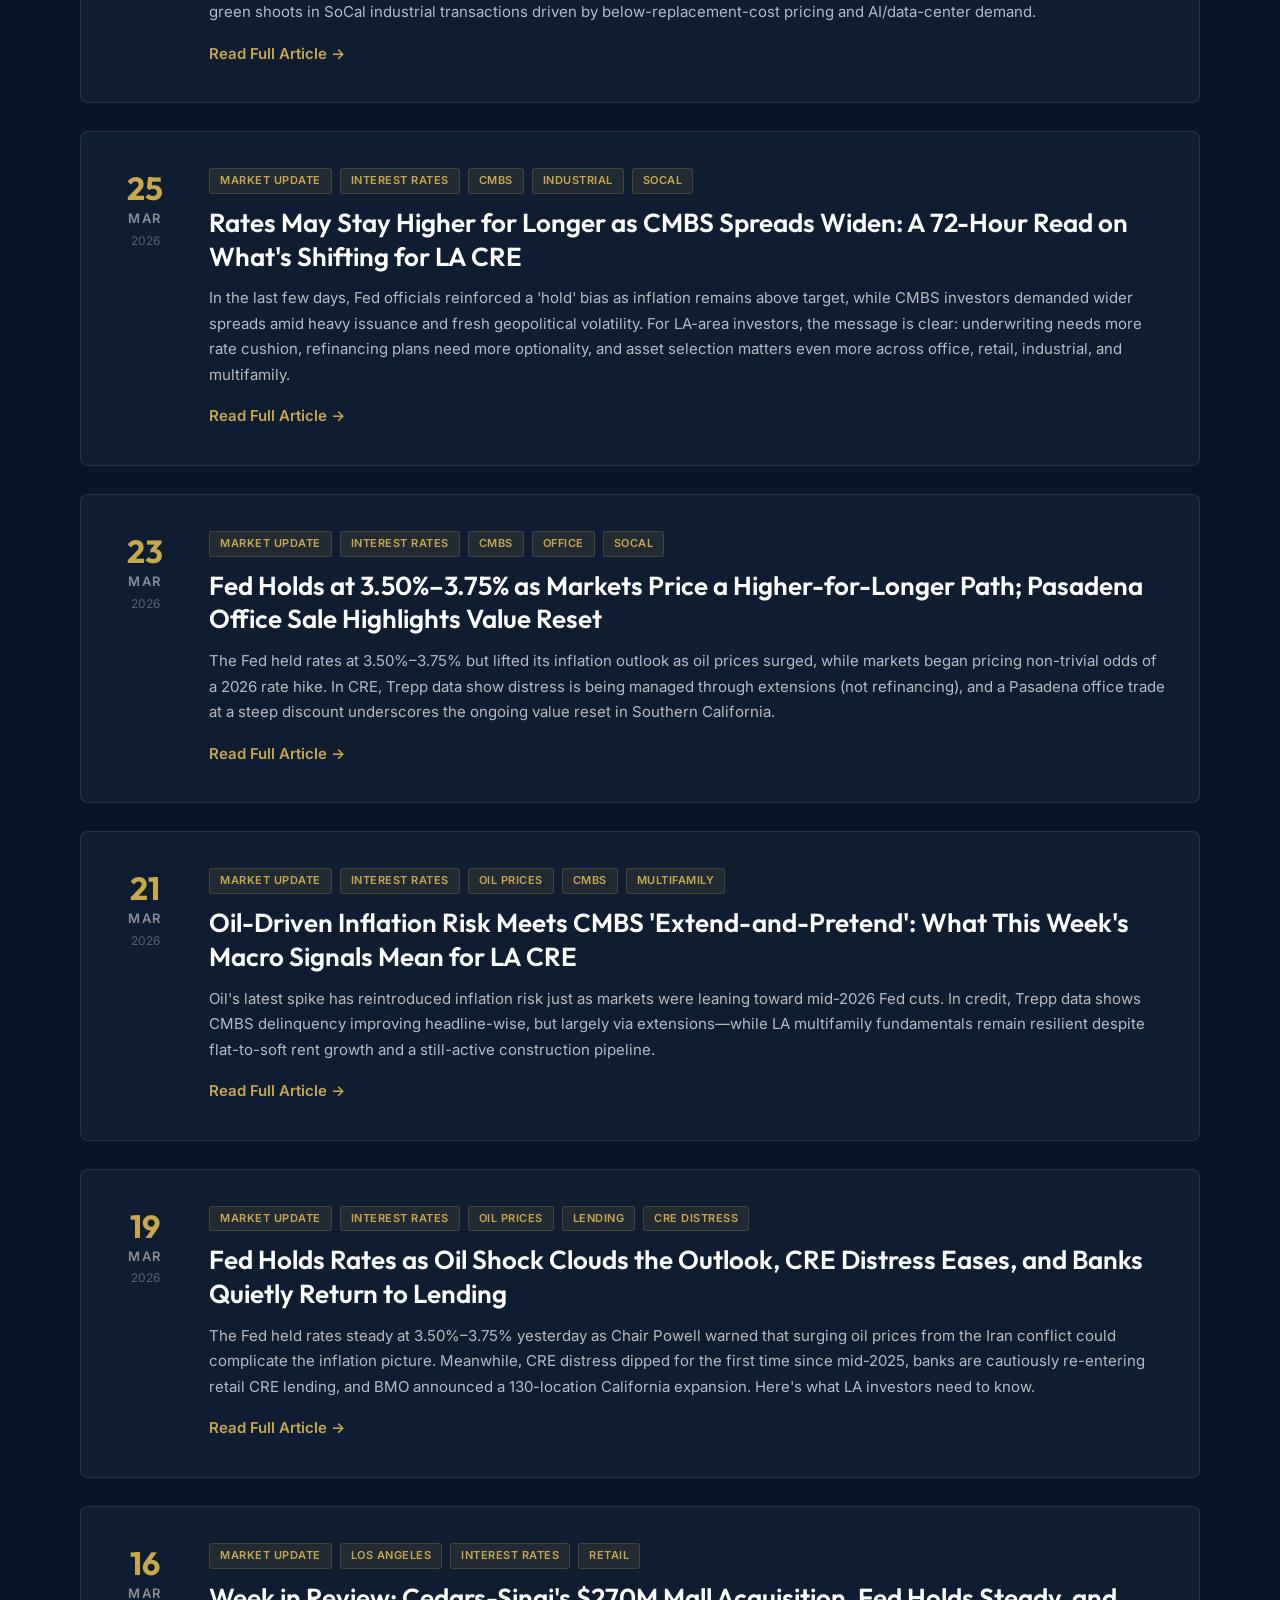
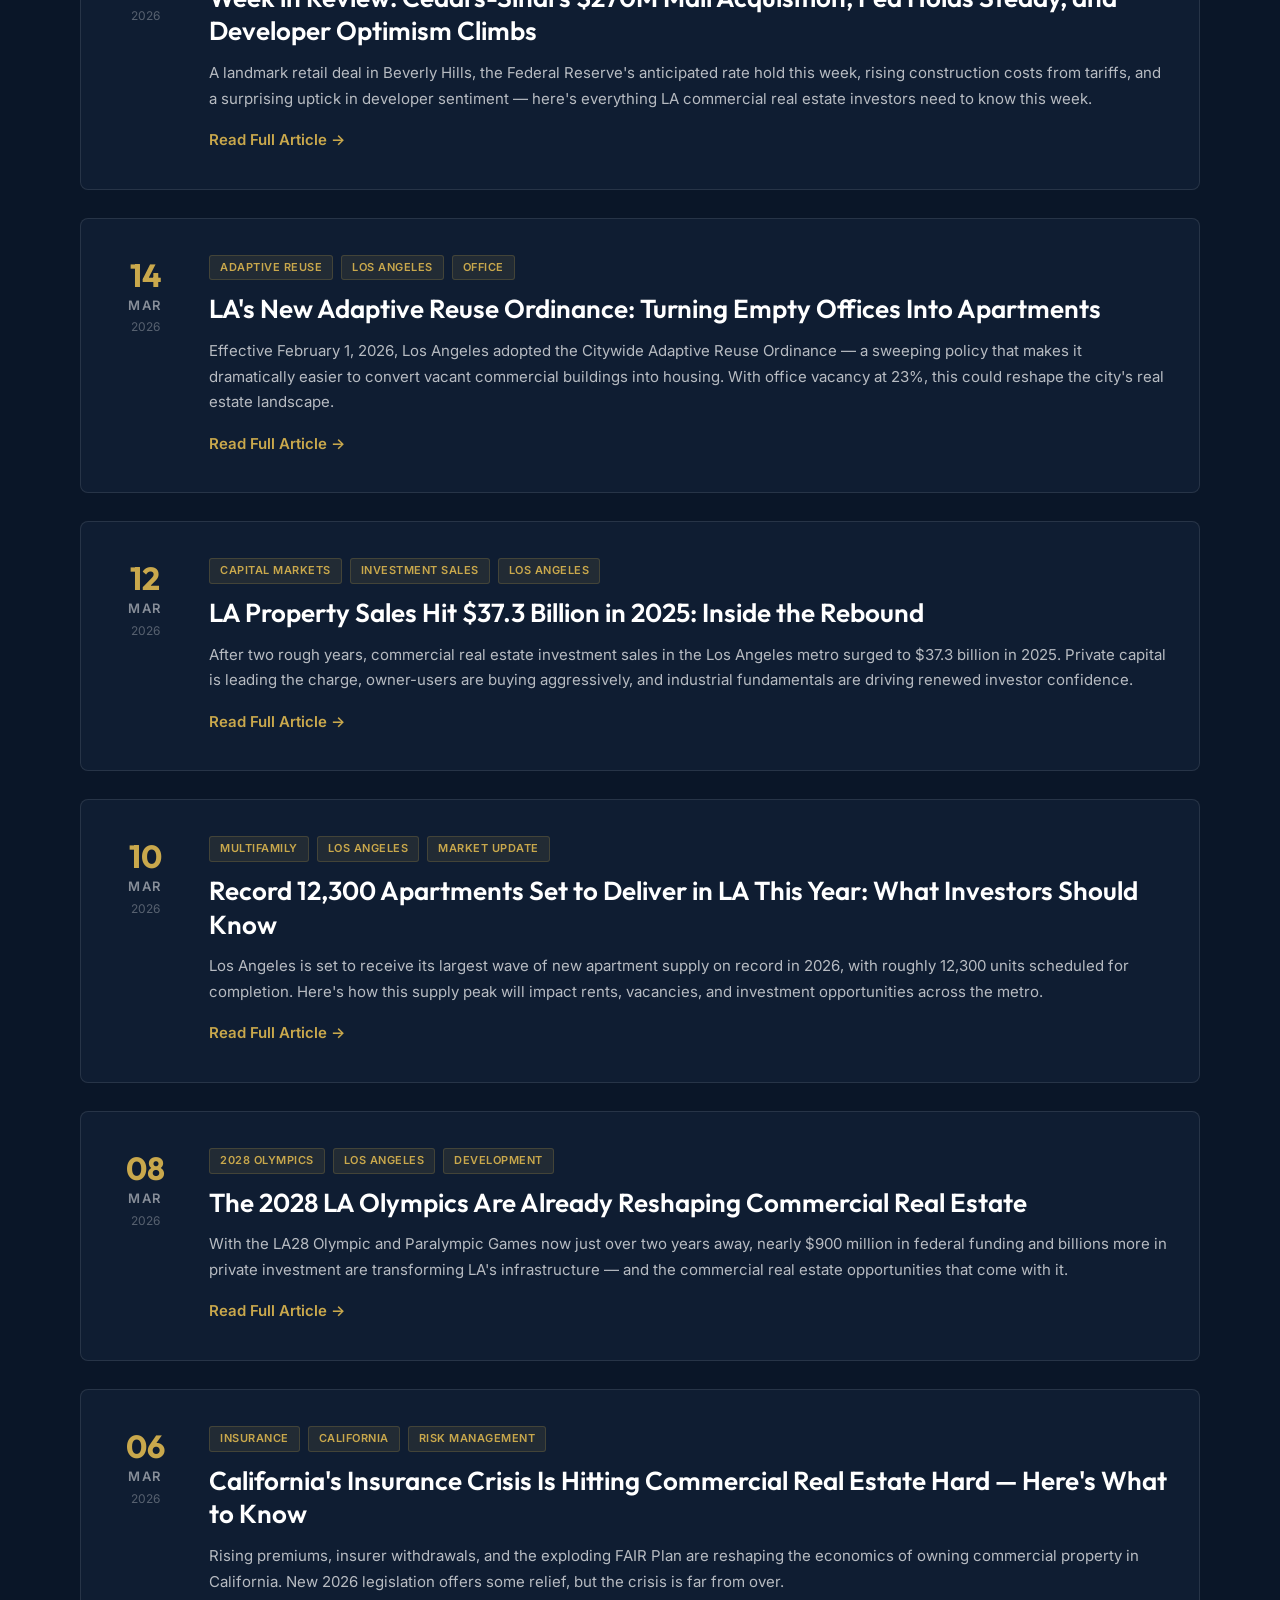
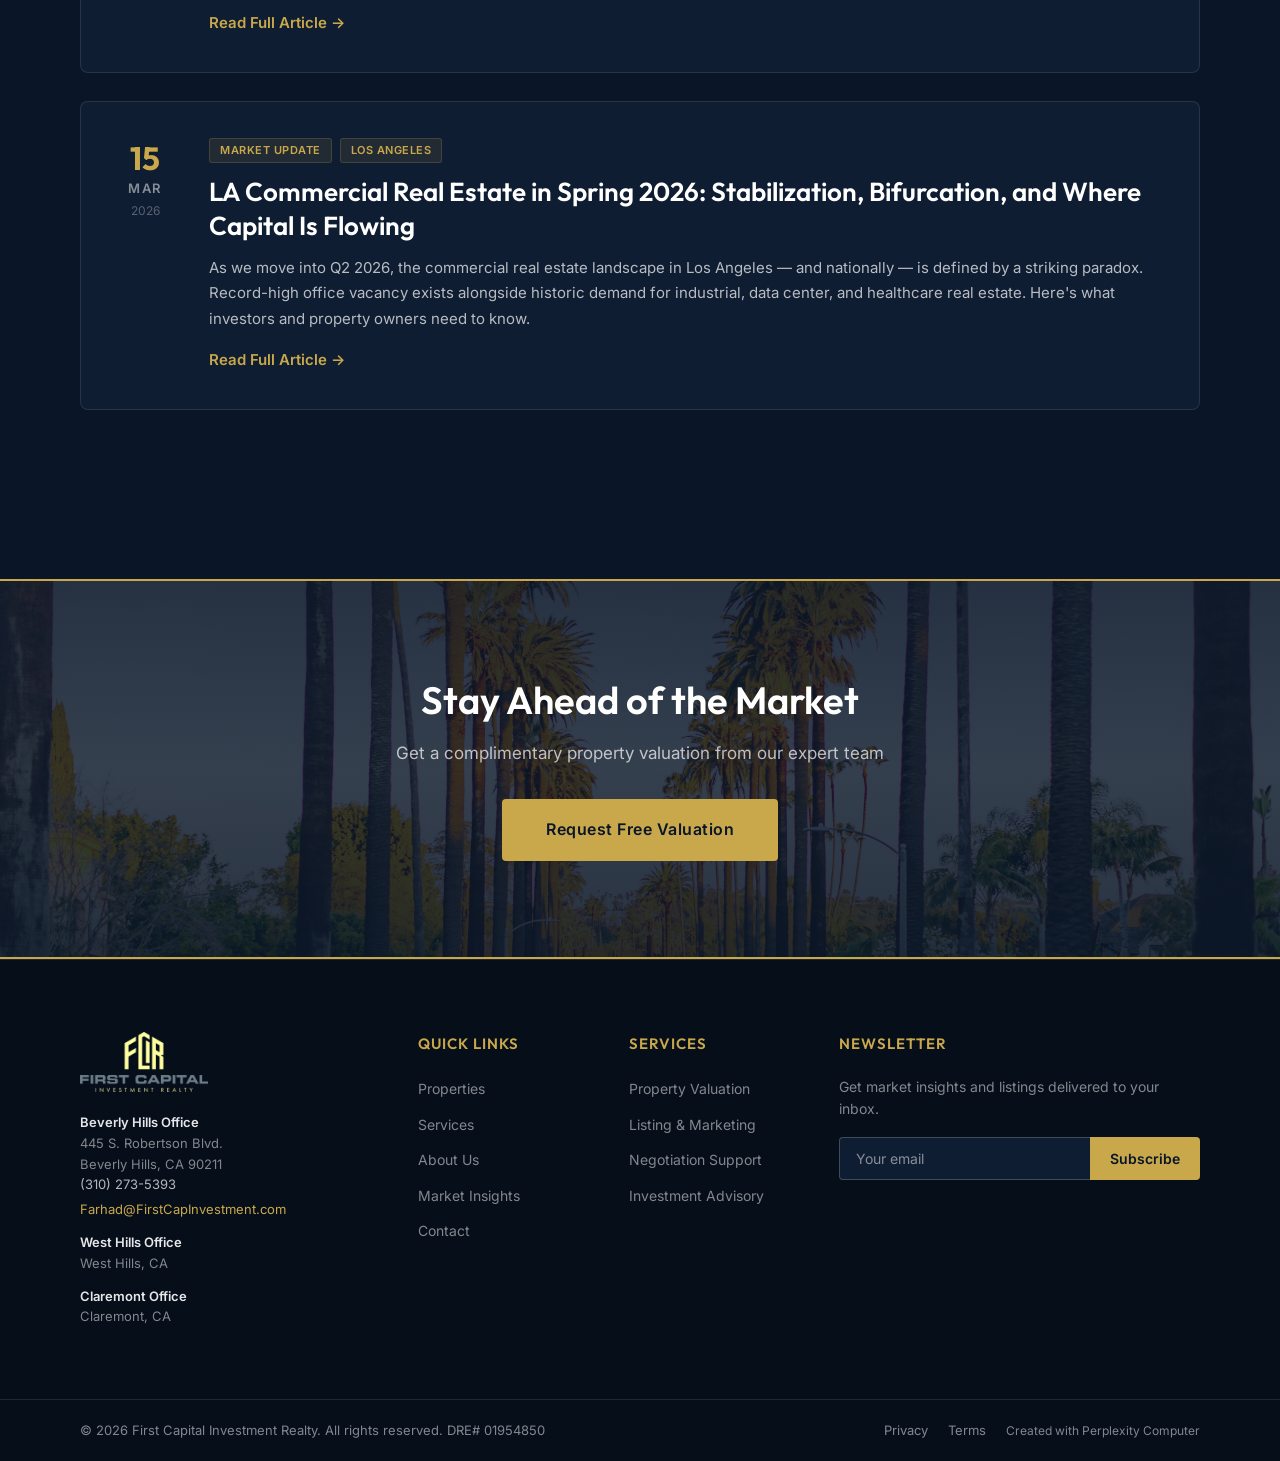
==== commit 50a80df0: "Weekly blog post: Warsh's Hawkish Pivot, LA Council Sends ULA Carve-Out to November Ballot, Capital " ====
--- a/blog.html
+++ b/blog.html
@@ -75,6 +75,79 @@
 <!-- ═══ BLOG POSTS ═══ -->
 <section class="blog-posts">
   <div class="section-container">
+
+    <!-- ARTICLE: JUNE 22, 2026 &mdash; Warsh's Hawkish Pivot, ULA Carve-Out to Ballot, BAC Plaza Closes -->
+    <article class="blog-card" id="post-2026-06-22">
+      <div class="blog-card__date">
+        <span class="blog-card__day">22</span>
+        <span class="blog-card__month">JUN</span>
+        <span class="blog-card__year">2026</span>
+      </div>
+      <div class="blog-card__content">
+        <div class="blog-card__tags">
+          <span class="blog-card__tag">Market Update</span>
+          <span class="blog-card__tag">Los Angeles</span>
+          <span class="blog-card__tag">Interest Rates</span>
+          <span class="blog-card__tag">Measure ULA</span>
+          <span class="blog-card__tag">Office</span>
+          <span class="blog-card__tag">Industrial</span>
+        </div>
+        <h2 class="blog-card__title">Warsh's Hawkish Pivot, LA Council Sends ULA Carve-Out to the November Ballot, and Capital Group Closes the $210M BAC Plaza Trade</h2>
+        <p class="blog-card__excerpt">New Fed Chair Kevin Warsh's debut FOMC held the funds target at 3.5%-3.75% on a unanimous 12-0 vote, but the dot plot flipped hawkish: the median 2026 dot jumped from 3.4% to 3.8%, with half of participants now penciling in at least one rate hike this year. LA City Council reversed course, voting 9-5 to draft a November ballot measure that would exempt newly built multifamily from ULA for ten years. Capital Group closed its $210M purchase of Bank of America Plaza -- the largest LA office sale of 2026 -- and LA industrial finally settled at a "healthy" 6% vacancy after the 2022-2023 super-cycle.</p>
+        <a href="#post-2026-06-22-full" class="blog-card__read-more" onclick="document.getElementById('post-2026-06-22-full').style.display='block'; this.style.display='none'; return false;">Read Full Article &rarr;</a>
+
+        <div class="blog-article" id="post-2026-06-22-full" style="display:none;">
+
+          <h3>Warsh's First FOMC: A Hold, a Hawkish Dot Plot, and a Statement Stripped of Easing Bias</h3>
+          <p>The June 17 FOMC was technically a non-event on the funds rate -- a unanimous 12-0 hold at 3.50%-3.75% for the fourth meeting in a row. (<a href="https://www.federalreserve.gov/newsevents/pressreleases/monetary20260617a.htm" target="_blank" rel="noopener">Federal Reserve</a>) (<a href="https://www.foxbusiness.com/economy/federal-reserve-interest-rate-decision-june-17-2026" target="_blank" rel="noopener">Fox Business</a>) The accompanying statement was shorter than prior versions and dropped the easing bias outright. (<a href="https://kpmg.com/us/en/articles/2026/june-2026-fomc-meeting.html" target="_blank" rel="noopener">KPMG</a>) The real story was the Summary of Economic Projections. The median 2026 funds-rate dot moved up from 3.4% in March to 3.8% -- a level that flips the committee's implied next move from a cut to a hike. (<a href="https://global.morningstar.com/en-nd/economy/will-new-us-fed-chair-kevin-warsh-raise-interest-rates-this-year" target="_blank" rel="noopener">Morningstar</a>) Nine of the eighteen participants now project at least one rate increase in 2026. (<a href="https://global.morningstar.com/en-nd/economy/will-new-us-fed-chair-kevin-warsh-raise-interest-rates-this-year" target="_blank" rel="noopener">Morningstar</a>) The Fed also marked up median 2026 core PCE from 2.7% to 3.3% and trimmed 2026 GDP growth to 2.2% from 2.4%. (<a href="https://www.ndtvprofit.com/economy/us-fed-meeting-june-2026-live-updates-kevin-warsh-speech-fomc-rate-cut-announcement-iran-israel-war-donald-trump-news-11650079/amp/1" target="_blank" rel="noopener">NDTV Profit</a>) Markets responded immediately: CME FedWatch odds of at least a 25-bp hike before year-end jumped to 36.4%, with 33.7% odds of a 50-bp hike -- up from 14.8% the day before. (<a href="https://www.foxbusiness.com/economy/federal-reserve-interest-rate-decision-june-17-2026" target="_blank" rel="noopener">Fox Business</a>) Bond-futures markets now imply more than 85% odds of a hike this year, with October on the table. (<a href="https://global.morningstar.com/en-nd/economy/will-new-us-fed-chair-kevin-warsh-raise-interest-rates-this-year" target="_blank" rel="noopener">Morningstar</a>) (<a href="https://www.cnbc.com/2026/06/17/fed-interest-rate-decision-june-2026.html" target="_blank" rel="noopener">CNBC</a>) KPMG now expects two hikes by year-end. (<a href="https://kpmg.com/us/en/articles/2026/june-2026-fomc-meeting.html" target="_blank" rel="noopener">KPMG</a>) Underwrite no cut in 2026, and stress-test for at least one quarter-point hike.</p>
+
+          <h3>LA Council Reverses: A November Ballot Measure to Carve New Multifamily Out of ULA</h3>
+          <p>Just two weeks after the ad hoc committee declined to recommend any structural reform, the full LA City Council voted 9-5 on June 17 to direct the city attorney to draft a ballot measure that would amend Measure ULA by exempting newly built multifamily properties sold within ten years of construction. (<a href="https://commercialobserver.com/2026/06/la-mansion-tax-ula-ballot-measure-multifamily/" target="_blank" rel="noopener">Commercial Observer</a>) The draft will return to the Council for final approval before it can be placed on the November ballot. (<a href="https://commercialobserver.com/2026/06/la-mansion-tax-ula-ballot-measure-multifamily/" target="_blank" rel="noopener">Commercial Observer</a>) The empirical case driving the pivot is now well documented. RAND found ULA has cut high-value real-estate transactions by 31%, and multifamily and commercial transactions are down more than 46% since the tax took effect in 2023. (<a href="https://commercialobserver.com/2026/06/la-mansion-tax-ula-ballot-measure-multifamily/" target="_blank" rel="noopener">Commercial Observer</a>) Production of large multifamily developments has fallen 30%. (<a href="https://commercialobserver.com/2026/06/la-mansion-tax-ula-ballot-measure-multifamily/" target="_blank" rel="noopener">Commercial Observer</a>) Developer Geoff Burton told CO bluntly: "We are not underwriting new development deals in Los Angeles. L.A. has become near impossible to build new housing because of ULA." (<a href="https://commercialobserver.com/2026/06/la-mansion-tax-ula-ballot-measure-multifamily/" target="_blank" rel="noopener">Commercial Observer</a>) For sponsors holding land or sites in the entitlement pipeline, this is the most actionable LA news of the year so far -- though the carve-out only matters if voters approve it, and the statewide Howard Jarvis Local Taxpayer Protection Act remains on the same November ballot.</p>
+
+          <h3>Capital Group Closes $210M BAC Plaza &mdash; Largest LA Office Trade Since 2023</h3>
+          <p>Capital Group closed June 17 on the receivership purchase of Bank of America Plaza, the 1.4-million-square-foot, 55-story tower at 333 South Hope Street, for $210 million. (<a href="https://www.connectcre.com/stories/dtlas-bank-of-america-plaza-trades-for-210m-in-receivership-sale/" target="_blank" rel="noopener">Connect CRE</a>) (<a href="https://www.costar.com/article/1073650385/landmark-downtown-skyscraper-sells-in-one-of-las-biggest-deals" target="_blank" rel="noopener">CoStar</a>) The price equates to roughly $150 per square foot. Colliers, which represented the court-appointed receiver, called it the largest office sale in LA in 2026 and the largest LA County office trade since 2023. (<a href="https://www.connectcre.com/stories/dtlas-bank-of-america-plaza-trades-for-210m-in-receivership-sale/" target="_blank" rel="noopener">Connect CRE</a>) Capital Group, which has occupied the tower since 1978 as the building's anchor tenant, plans to house more than 2,100 employees on site. (<a href="https://www.bizjournals.com/losangeles/news/2026/06/16/bank-of-america-plaza-capital-group-brookfield.html" target="_blank" rel="noopener">L.A. Business Journal</a>) Brookfield had previously defaulted on the loan against the asset, prompting the foreclosure sale. (<a href="https://finance.yahoo.com/real-estate/articles/capital-group-buys-bunker-hill-215833587.html" target="_blank" rel="noopener">Yahoo Finance</a>) CoStar data confirms the structural shift: owner-users now account for roughly half of all LA office transactions, while institutional buyers' share has fallen from 45% to 26%. (<a href="https://finance.yahoo.com/real-estate/articles/capital-group-buys-bunker-hill-215833587.html" target="_blank" rel="noopener">Yahoo Finance</a>) The City of LA's pending acquisition of a 35-story DTLA tower for the Department of Water and Power, and Manulife REIT's pending sale of 865 South Figueroa for $92.5 million versus a $248M assessed value, point in the same direction.</p>
+
+          <h3>LA Industrial Settles at 6% Vacancy as Aerospace Backfills the Big Boxes</h3>
+          <p>REBusinessOnline reports the LA industrial market has stabilized at roughly 6% vacancy and $1.43 per square foot triple net -- down from the 2022-2023 super-cycle peak of sub-2% vacancy and $1.85 NNN. (<a href="https://rebusinessonline.com/las-industrial-market-stabilizes-after-record-highs/" target="_blank" rel="noopener">REBusinessOnline</a>) Aerospace and defense are quietly filling the largest blocks: Anduril Industries signed a nearly 1.2-million-square-foot lease at Douglas Park in Long Beach, with construction slated to begin later this year. (<a href="https://rebusinessonline.com/las-industrial-market-stabilizes-after-record-highs/" target="_blank" rel="noopener">REBusinessOnline</a>) CBRE Research adds context: gross industrial leasing in LA hit 14.6 million SF in Q1 2026, up 27.3% quarter-over-quarter and 4.4% year-over-year, exceeding each of the prior three years. (<a href="https://www.latimes.com/b2b/commercial-real-estate/story/2026-06-22/cbre-sale-3507-jack-northrop-avenue-hawthorne" target="_blank" rel="noopener">Los Angeles Times</a>) Eighty-eight percent of Q1 advanced-manufacturing leasing took place in the South Bay. (<a href="https://www.latimes.com/b2b/commercial-real-estate/story/2026-06-22/cbre-sale-3507-jack-northrop-avenue-hawthorne" target="_blank" rel="noopener">Los Angeles Times</a>) That backdrop framed two notable trades this week: CBRE arranged the sale of the 40,553-SF Hawthorne Hangar Campus at 3507 Jack Northrop Avenue, fully leased to a long-term advanced-manufacturing tenant; and Holland Flower Market bought a 91,010-SF Commerce industrial facility for $34.1 million, with owner-users continuing to take advantage of softer pricing. (<a href="https://www.latimes.com/b2b/commercial-real-estate/story/2026-06-22/cbre-sale-3507-jack-northrop-avenue-hawthorne" target="_blank" rel="noopener">Los Angeles Times</a>) (<a href="https://theregistrysocal.com/category/los-angeles/" target="_blank" rel="noopener">The Registry SoCal</a>)</p>
+
+          <h3>Multifamily: Burton Way Sets a $603K/Unit Marker; Hollywood Cap Rates Drift</h3>
+          <p>Connect CRE confirmed Marcus &amp; Millichap's $47 million sale of The Versailles Apartments on Burton Way at $602,564 per unit -- the new high-end West Hollywood/Beverly Hills comp. (<a href="https://www.connectcre.com/story-market/los-angeles/" target="_blank" rel="noopener">Connect CRE</a>) At the other end of the spectrum, Kidder Mathews arranged the $7.6 million sale of the 36-unit Carlton Apartments in Hollywood, where rental trends are softening. (<a href="https://www.connectcre.com/story-market/los-angeles/" target="_blank" rel="noopener">Connect CRE</a>) Westland Development locked in $85 million in construction financing for a 140-unit Beverly Hills project at 55 North La Cienega -- one of the larger Westside construction loans of the spring. (<a href="https://theregistrysocal.com/category/los-angeles/" target="_blank" rel="noopener">The Registry SoCal</a>)</p>
+
+          <h3>What It Means for LA Investors</h3>
+          <p>Three takeaways. First, the Fed has effectively ended the cut cycle narrative -- price your floating-rate debt for a possible October hike, and lock fixed-rate exit assumptions accordingly. Second, the November ballot just got materially more important: a Council-backed multifamily carve-out, if it survives final drafting, is the first real ULA relief since the tax took effect; if you own land in the entitlement pipeline, get your build-to-sell math ready for two scenarios. Third, opportunity is shifting visibly to owner-users and well-capitalized strategic buyers -- Capital Group at BAC Plaza, the City at the DWP tower, Holland Flower Market in Commerce. Pricing has reset enough that strategic buyers are showing up; institutional capital is still on the sidelines. First Capital Investment Realty can help you re-underwrite a Valley or Westside asset against the new cap-rate band, sequence a closing around the July 1 ULA threshold change, or stress-test a 2026 refinance against the new dot plot. Reach out at <a href="index.html#cta-banner">firstcapinvestment.com</a> or contact Farhad directly at <a href="mailto:Farhad@FirstCapInvestment.com">Farhad@FirstCapInvestment.com</a>.</p>
+
+          <div class="blog-article__sources">
+            <h4>Sources</h4>
+            <ul>
+              <li><a href="https://www.federalreserve.gov/newsevents/pressreleases/monetary20260617a.htm" target="_blank" rel="noopener">Board of Governors of the Federal Reserve System &mdash; "FOMC Statement, June 17, 2026"</a></li>
+              <li><a href="https://www.foxbusiness.com/economy/federal-reserve-interest-rate-decision-june-17-2026" target="_blank" rel="noopener">Fox Business &mdash; "Federal Reserve interest rate decision June 17, 2026"</a></li>
+              <li><a href="https://www.cnbc.com/2026/06/17/fed-interest-rate-decision-june-2026.html" target="_blank" rel="noopener">CNBC &mdash; "Fed interest rate decision June 2026: Fed holds rates steady"</a></li>
+              <li><a href="https://global.morningstar.com/en-nd/economy/will-new-us-fed-chair-kevin-warsh-raise-interest-rates-this-year" target="_blank" rel="noopener">Morningstar &mdash; "Will New US Fed Chair Kevin Warsh Raise Interest Rates This Year?"</a></li>
+              <li><a href="https://kpmg.com/us/en/articles/2026/june-2026-fomc-meeting.html" target="_blank" rel="noopener">KPMG &mdash; "Warsh returns to his hawkish roots"</a></li>
+              <li><a href="https://www.ndtvprofit.com/economy/us-fed-meeting-june-2026-live-updates-kevin-warsh-speech-fomc-rate-cut-announcement-iran-israel-war-donald-trump-news-11650079/amp/1" target="_blank" rel="noopener">NDTV Profit &mdash; "US Fed Meeting Highlights: FOMC Holds Rate, Moves Away From Forecasts"</a></li>
+              <li><a href="https://commercialobserver.com/2026/06/la-mansion-tax-ula-ballot-measure-multifamily/" target="_blank" rel="noopener">Commercial Observer &mdash; "L.A. Closer to Scaling Back 'Mansion Tax'"</a></li>
+              <li><a href="https://www.connectcre.com/stories/dtlas-bank-of-america-plaza-trades-for-210m-in-receivership-sale/" target="_blank" rel="noopener">Connect CRE &mdash; "DTLA's Bank of America Plaza Trades for $210M in Receivership Sale"</a></li>
+              <li><a href="https://www.costar.com/article/1073650385/landmark-downtown-skyscraper-sells-in-one-of-las-biggest-deals" target="_blank" rel="noopener">CoStar &mdash; "Landmark downtown skyscraper sells in one of LA's biggest deals"</a></li>
+              <li><a href="https://www.bizjournals.com/losangeles/news/2026/06/16/bank-of-america-plaza-capital-group-brookfield.html" target="_blank" rel="noopener">L.A. Business Journal &mdash; "Capital Group closes $210M purchase of its downtown L.A. headquarters"</a></li>
+              <li><a href="https://finance.yahoo.com/real-estate/articles/capital-group-buys-bunker-hill-215833587.html" target="_blank" rel="noopener">Yahoo Finance &mdash; "Capital Group buys Bunker Hill skyscraper"</a></li>
+              <li><a href="https://rebusinessonline.com/las-industrial-market-stabilizes-after-record-highs/" target="_blank" rel="noopener">REBusinessOnline &mdash; "LA's Industrial Market Stabilizes After Record Highs"</a></li>
+              <li><a href="https://www.latimes.com/b2b/commercial-real-estate/story/2026-06-22/cbre-sale-3507-jack-northrop-avenue-hawthorne" target="_blank" rel="noopener">Los Angeles Times &mdash; "CBRE Arranges Sale of Fully-Leased R&amp;D Facility in Hawthorne"</a></li>
+              <li><a href="https://theregistrysocal.com/category/los-angeles/" target="_blank" rel="noopener">The Registry Southern California &mdash; "Los Angeles Industry News"</a></li>
+              <li><a href="https://www.connectcre.com/story-market/los-angeles/" target="_blank" rel="noopener">Connect CRE &mdash; "Los Angeles Commercial Real Estate News"</a></li>
+            </ul>
+          </div>
+
+          <div class="blog-article__author">
+            <div class="blog-article__author-info">
+              <strong>First Capital Investment Realty</strong>
+              <span>Beverly Hills &middot; West Hills &middot; Claremont</span>
+              <a href="mailto:Farhad@FirstCapInvestment.com">Farhad@FirstCapInvestment.com</a>
+            </div>
+          </div>
+        </div>
+      </div>
+    </article>
+
 
     <!-- ARTICLE: JUNE 15, 2026 &mdash; ULA Reform Dies, July 1 Threshold Bump, Warsh Debut + Iran Ceasefire -->
     <article class="blog-card" id="post-2026-06-15">
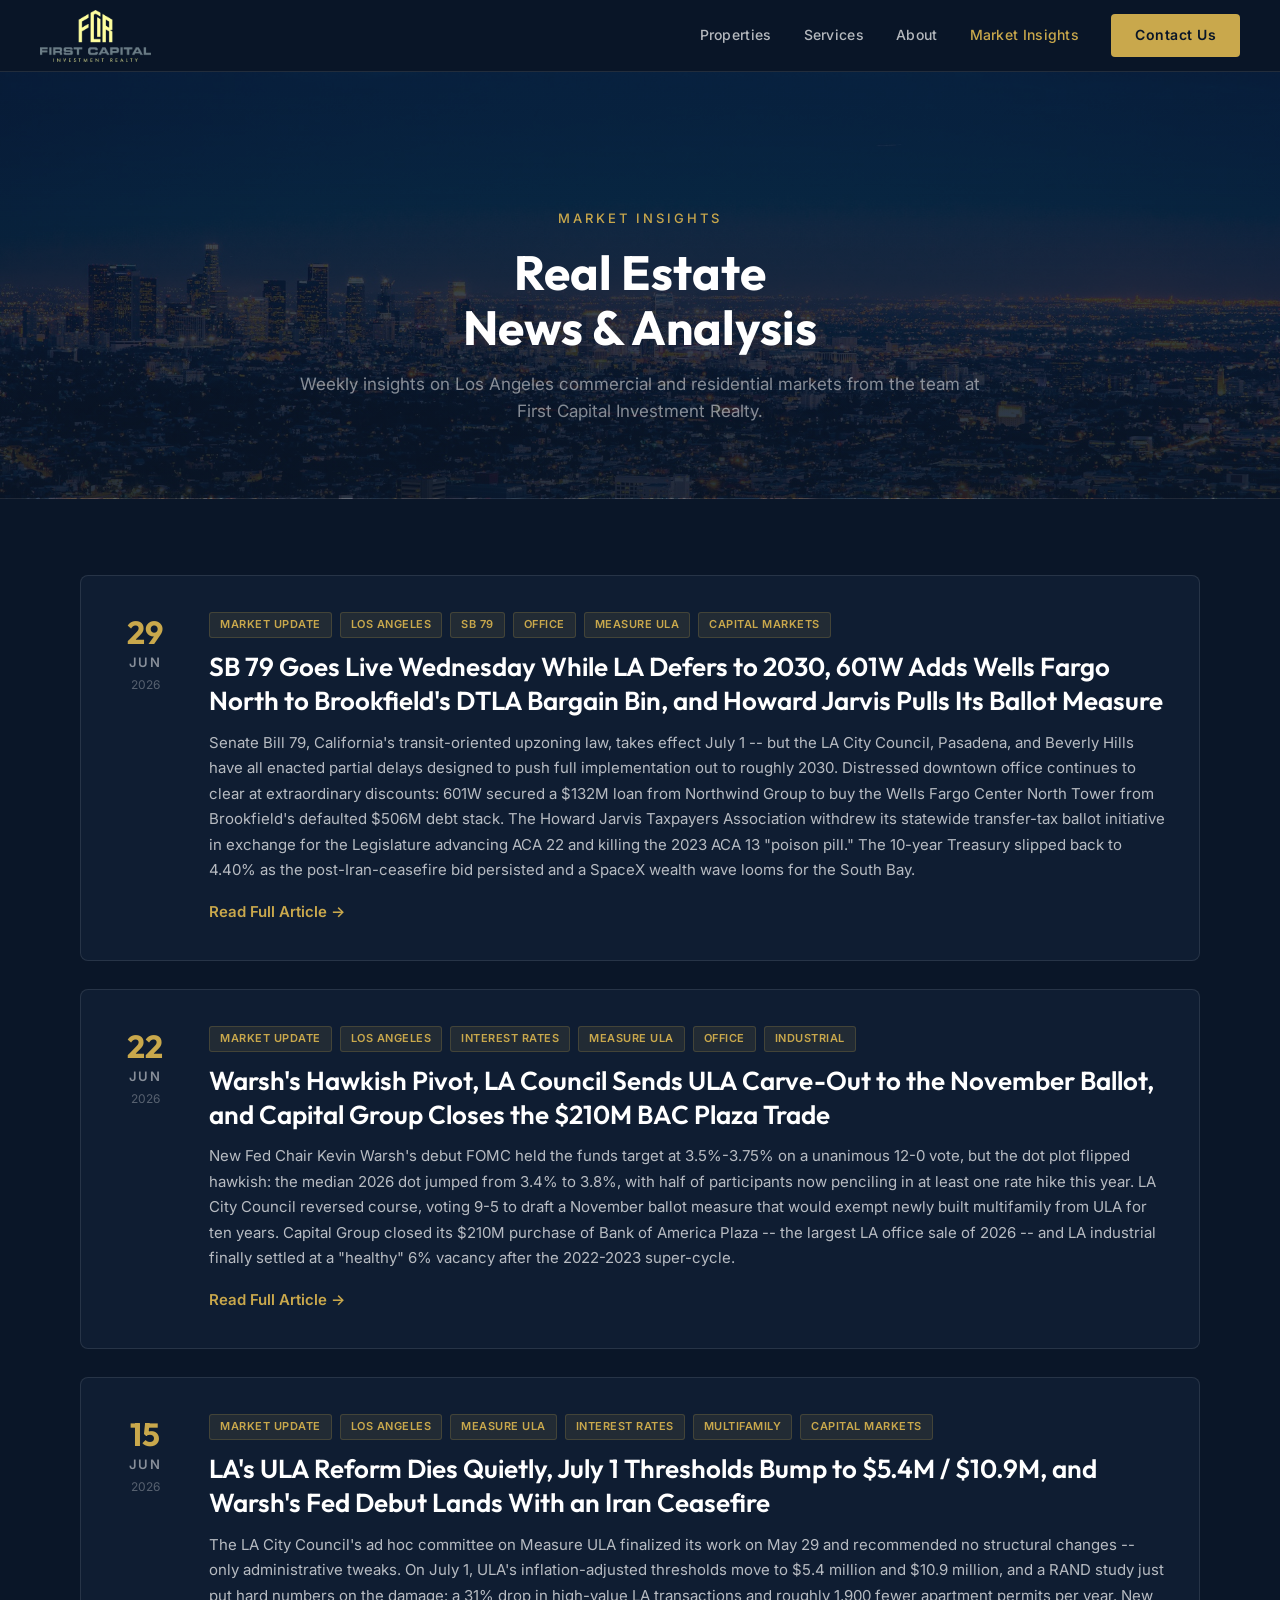
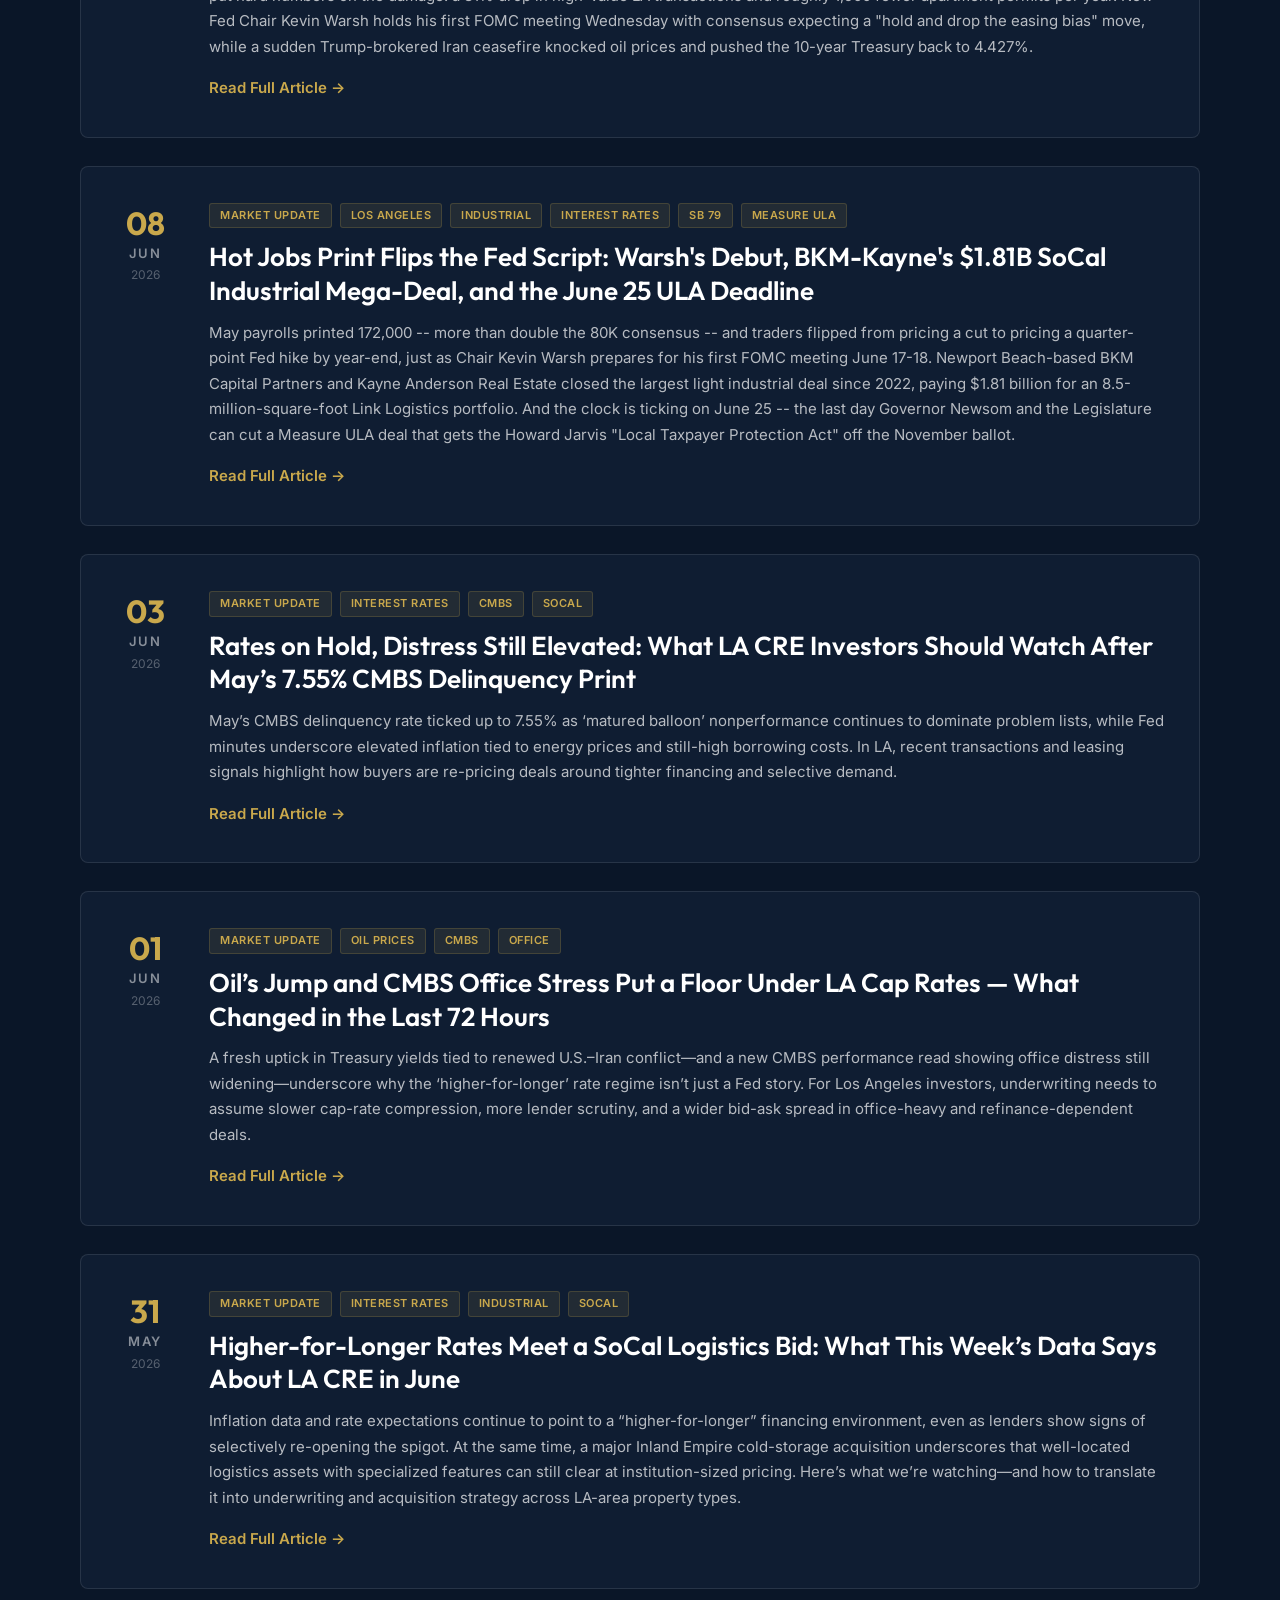
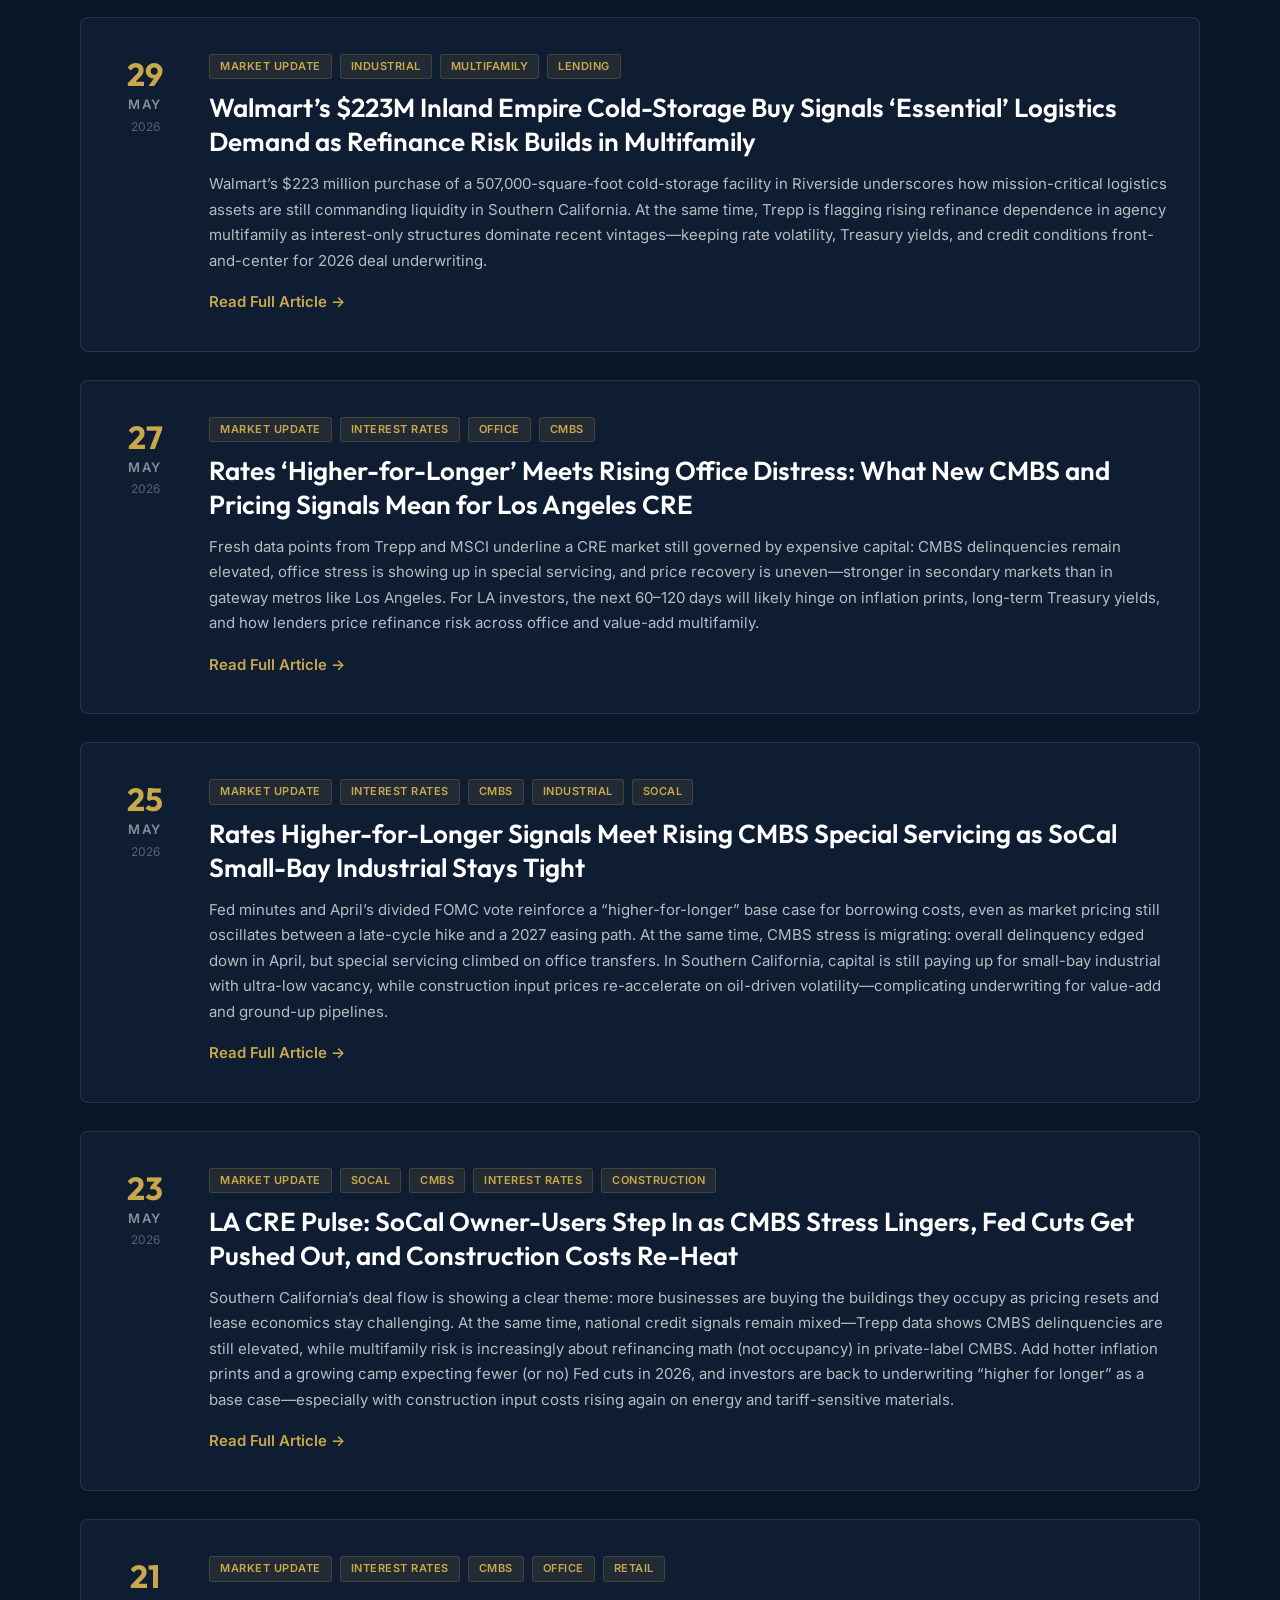
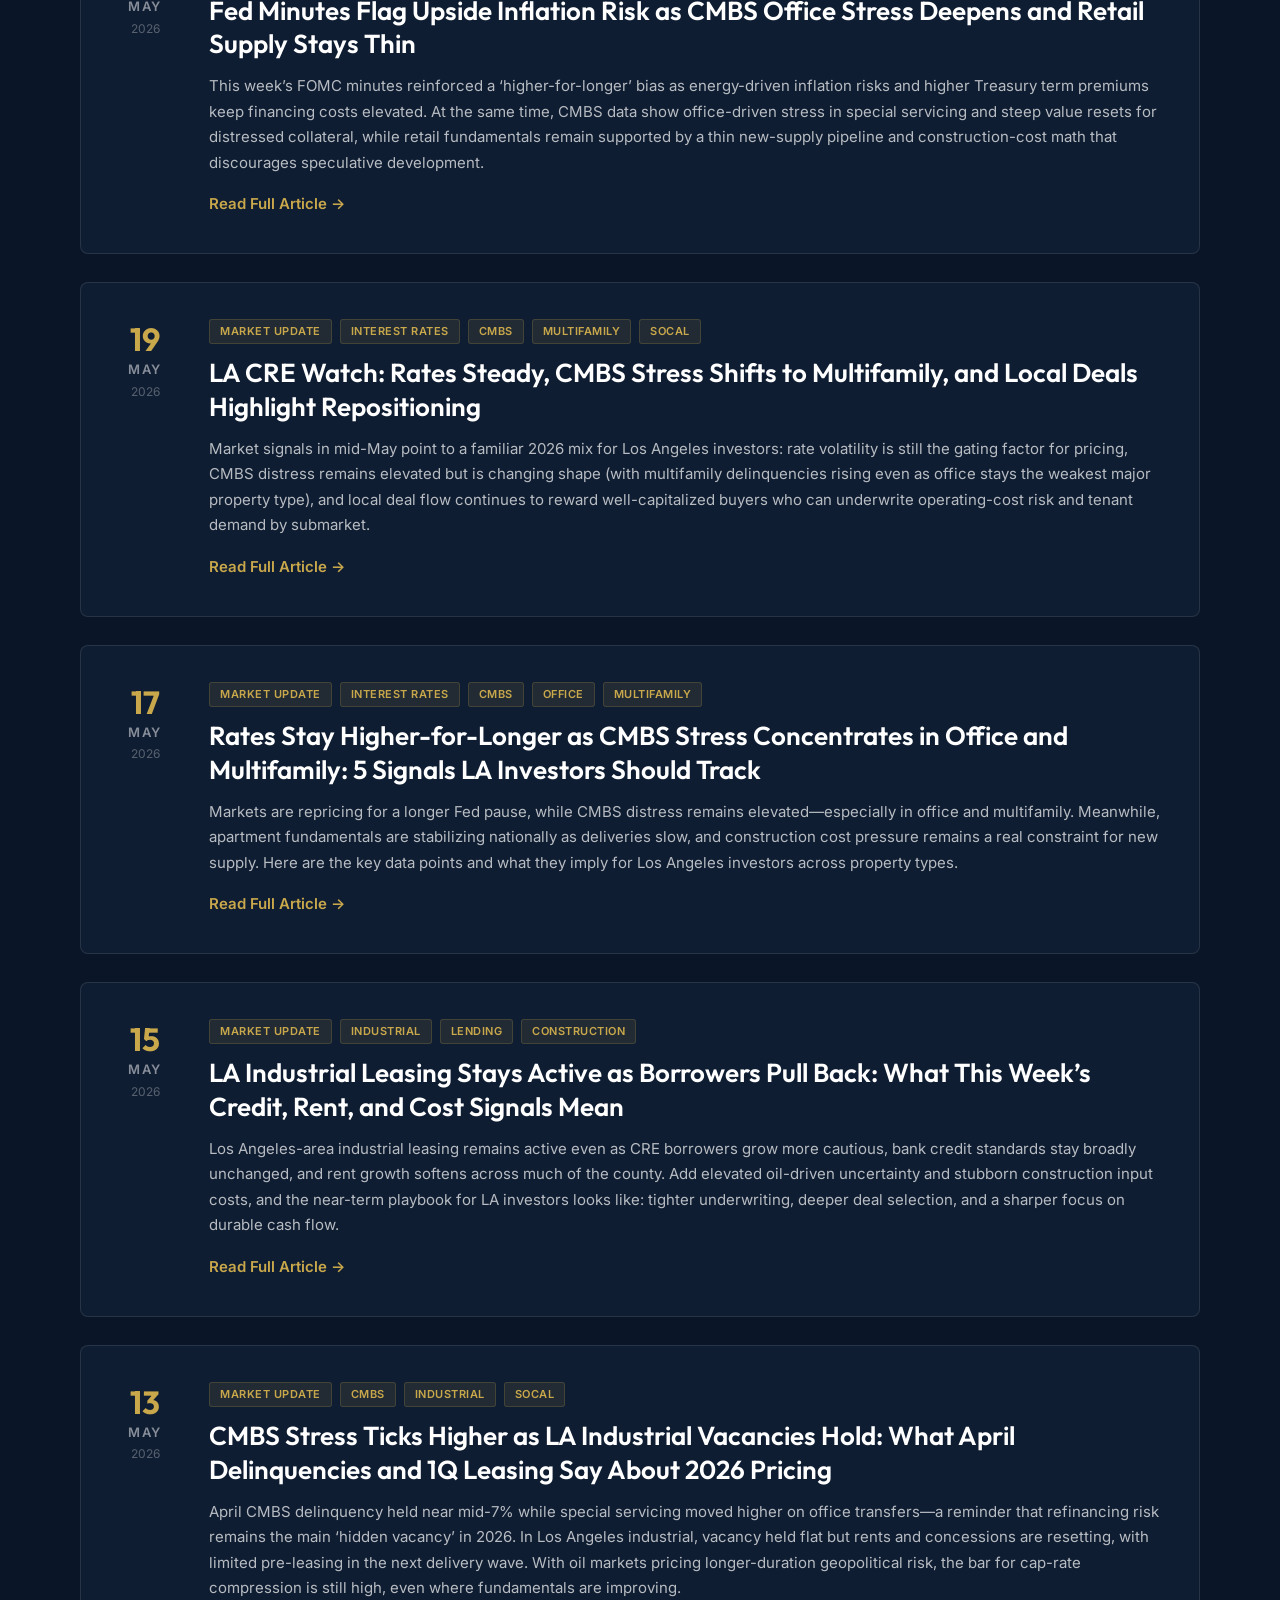
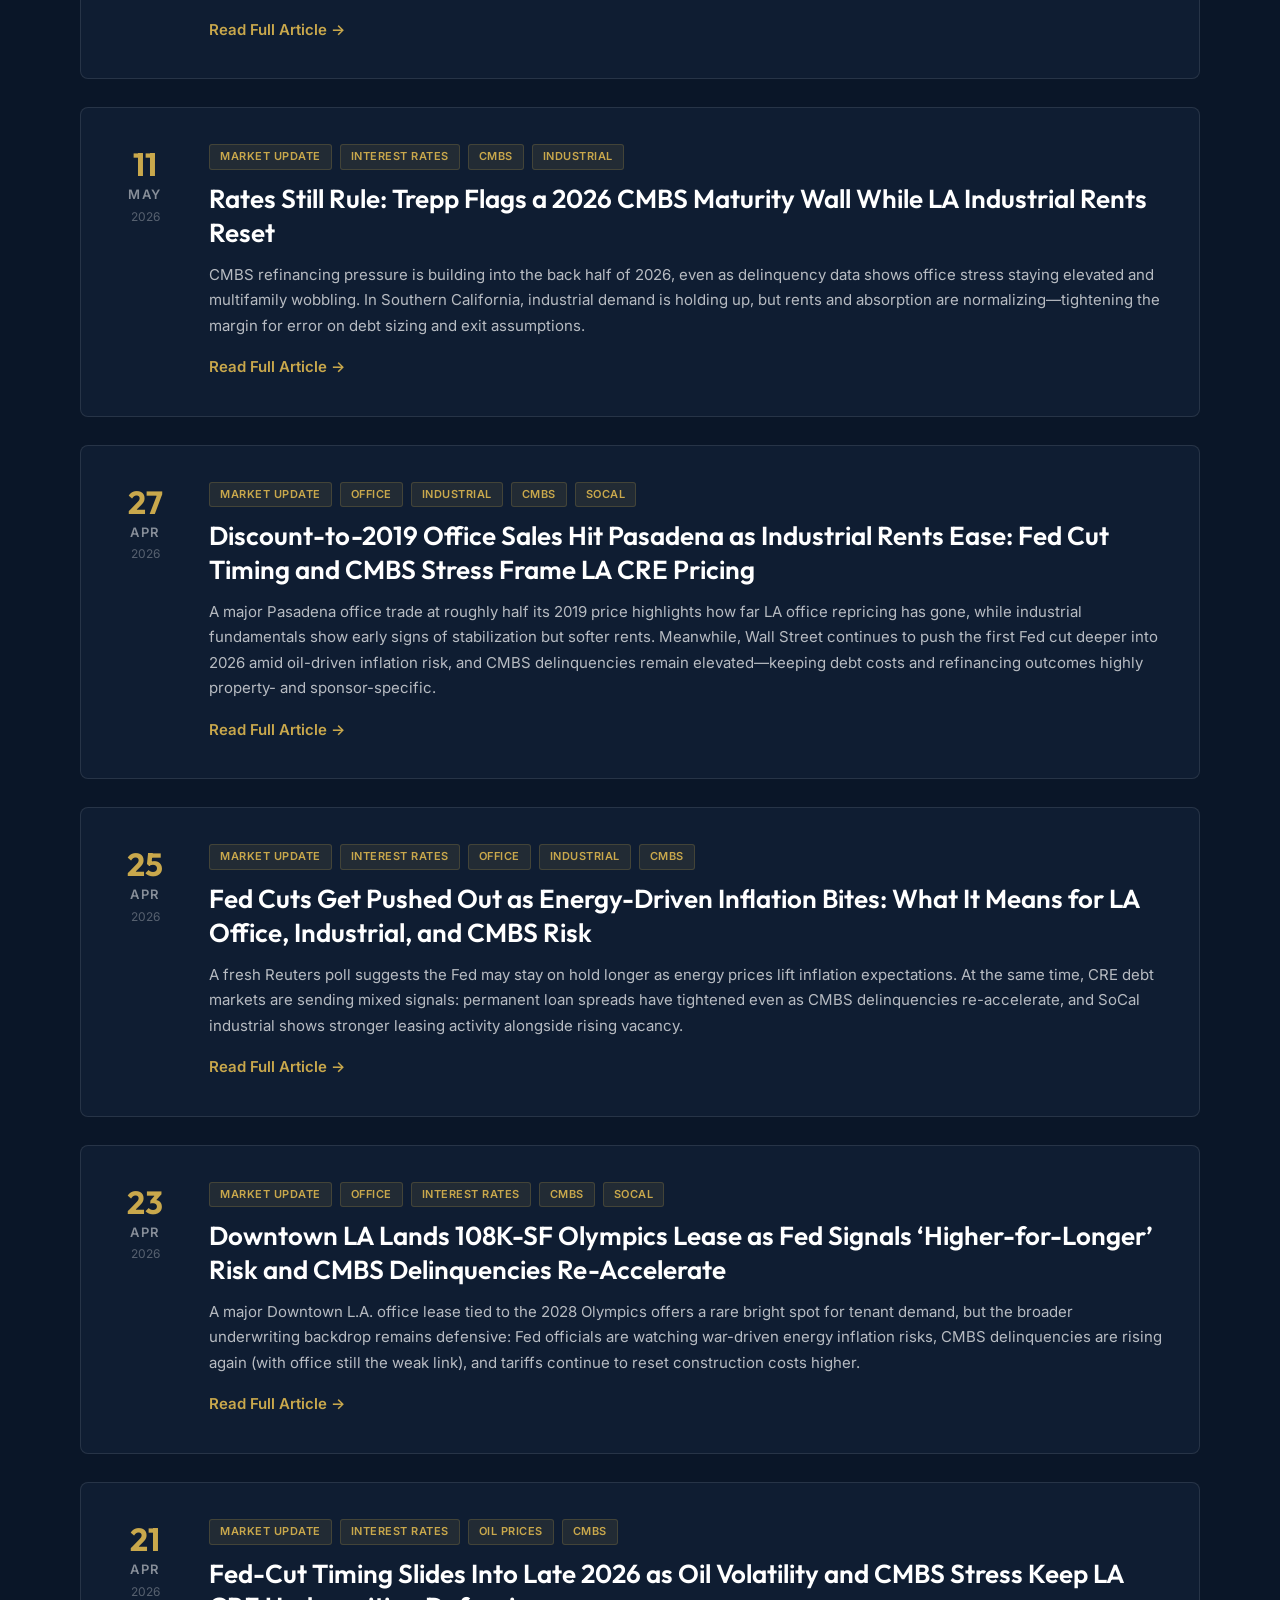
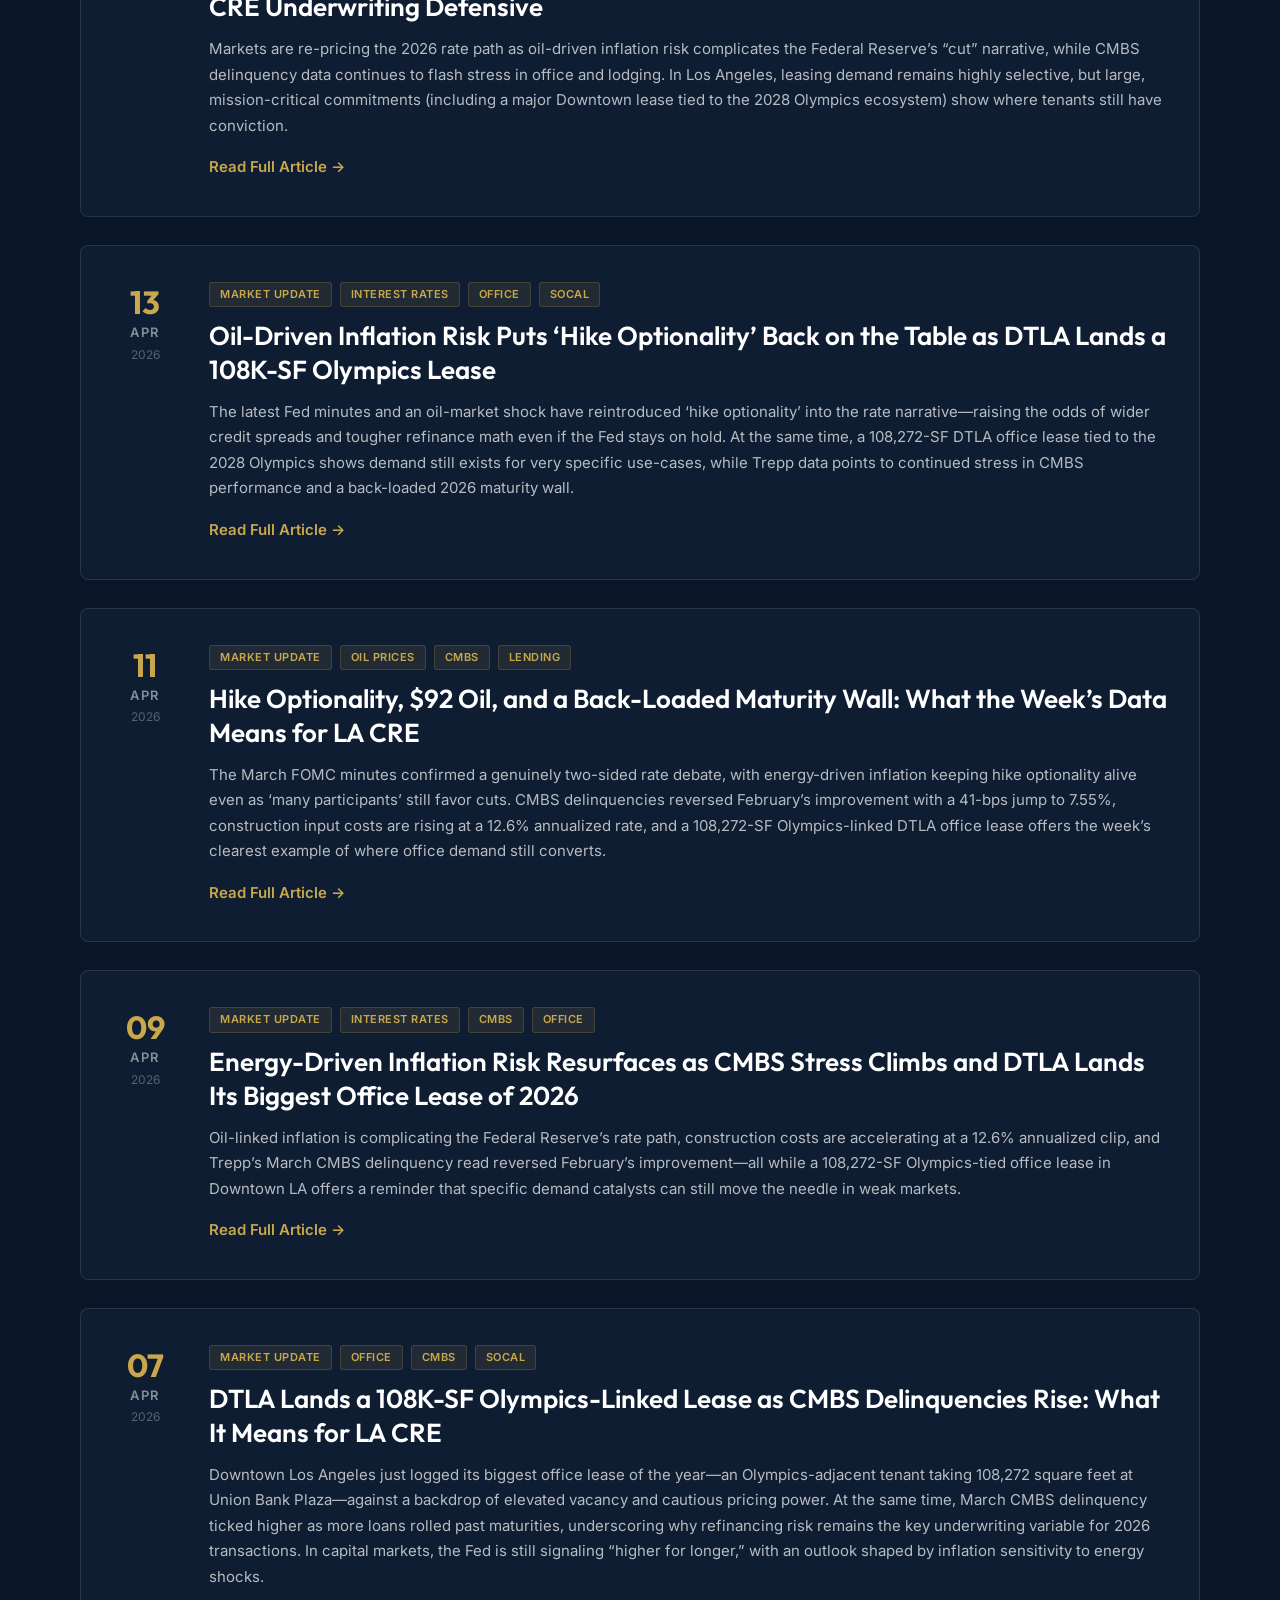
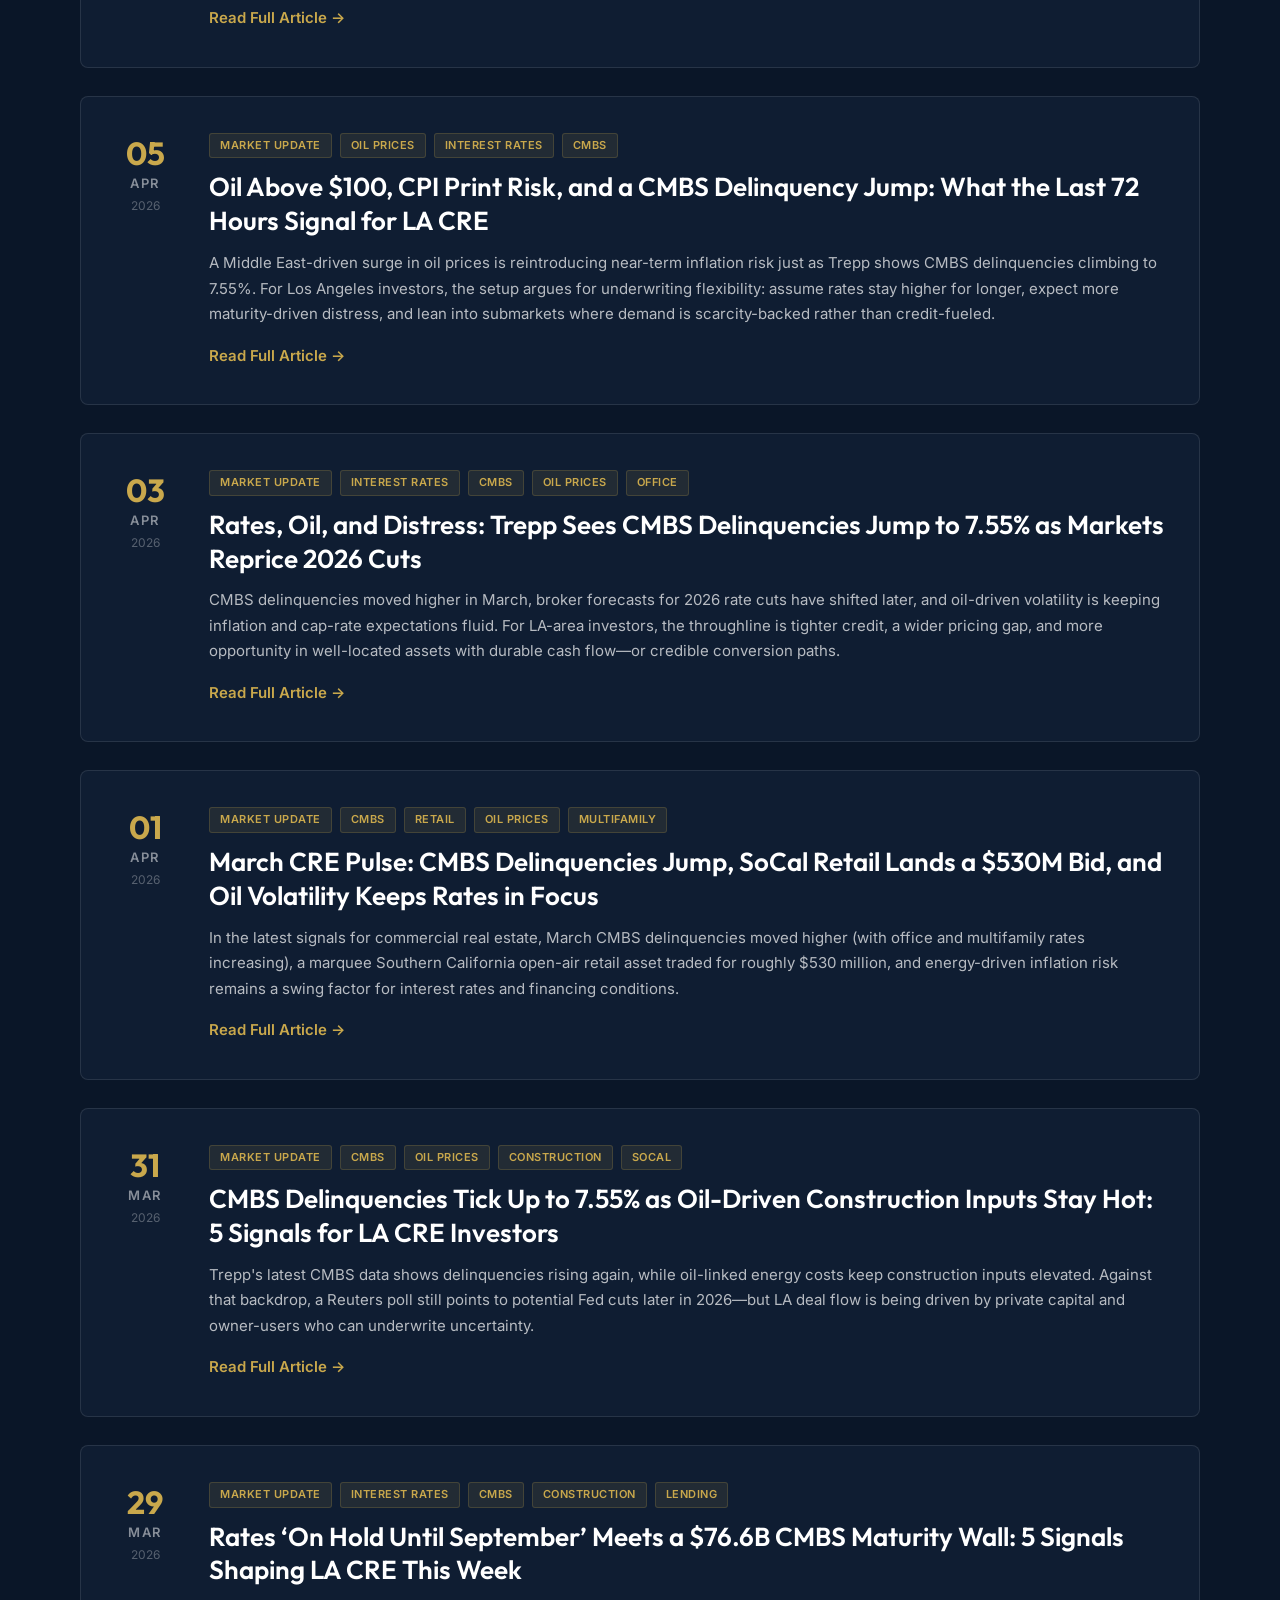
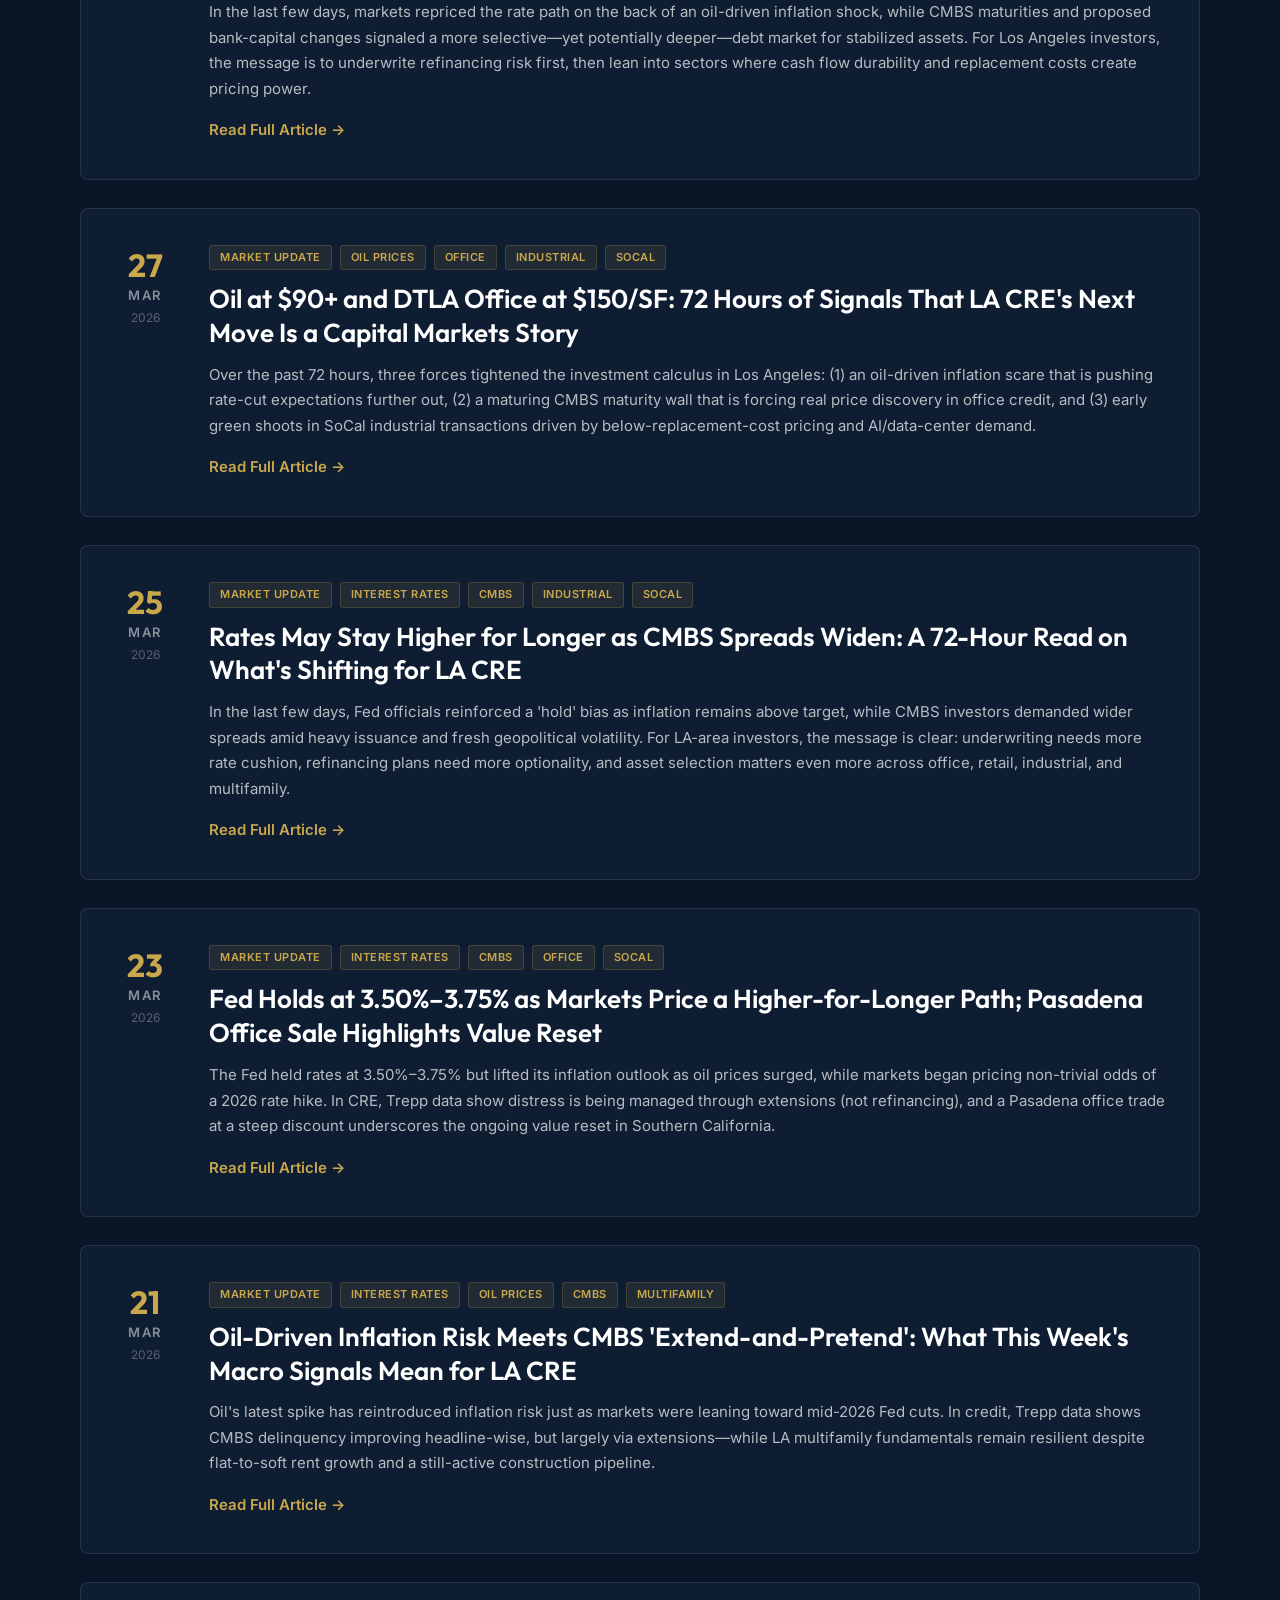
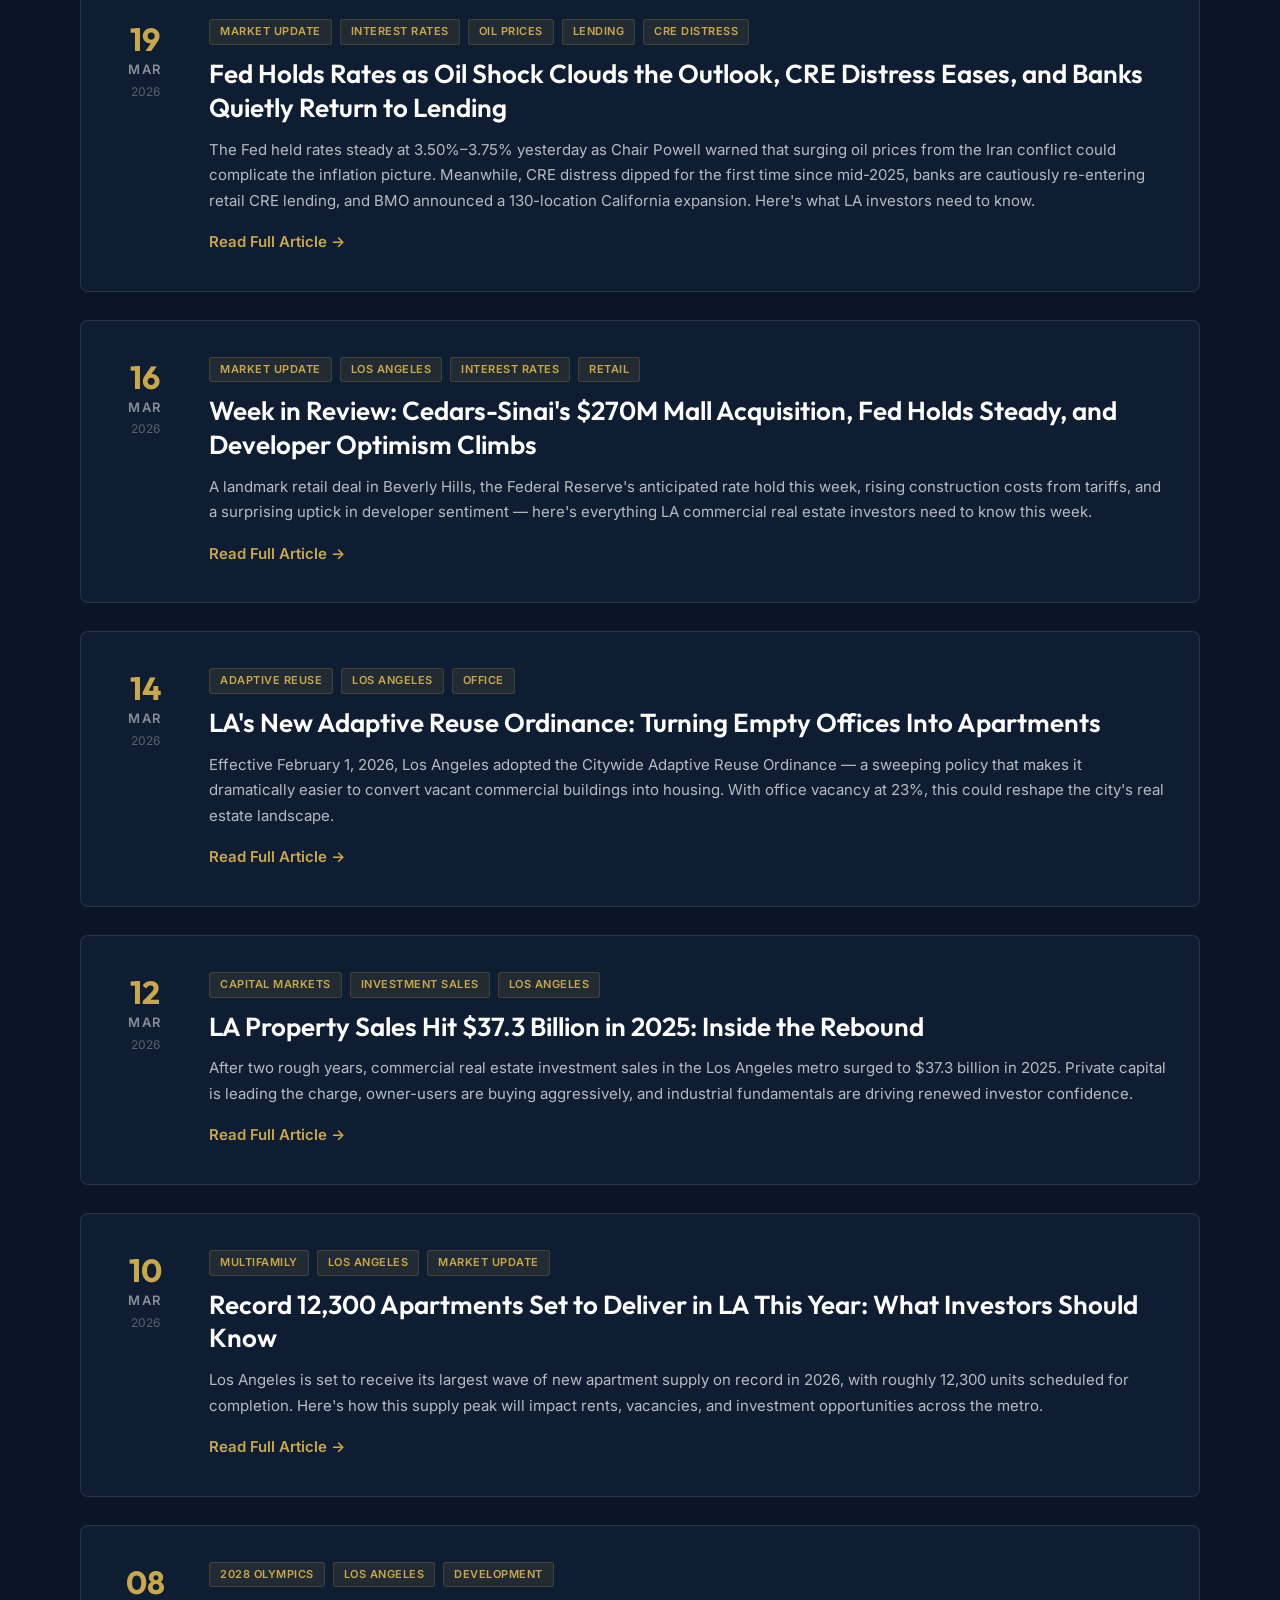
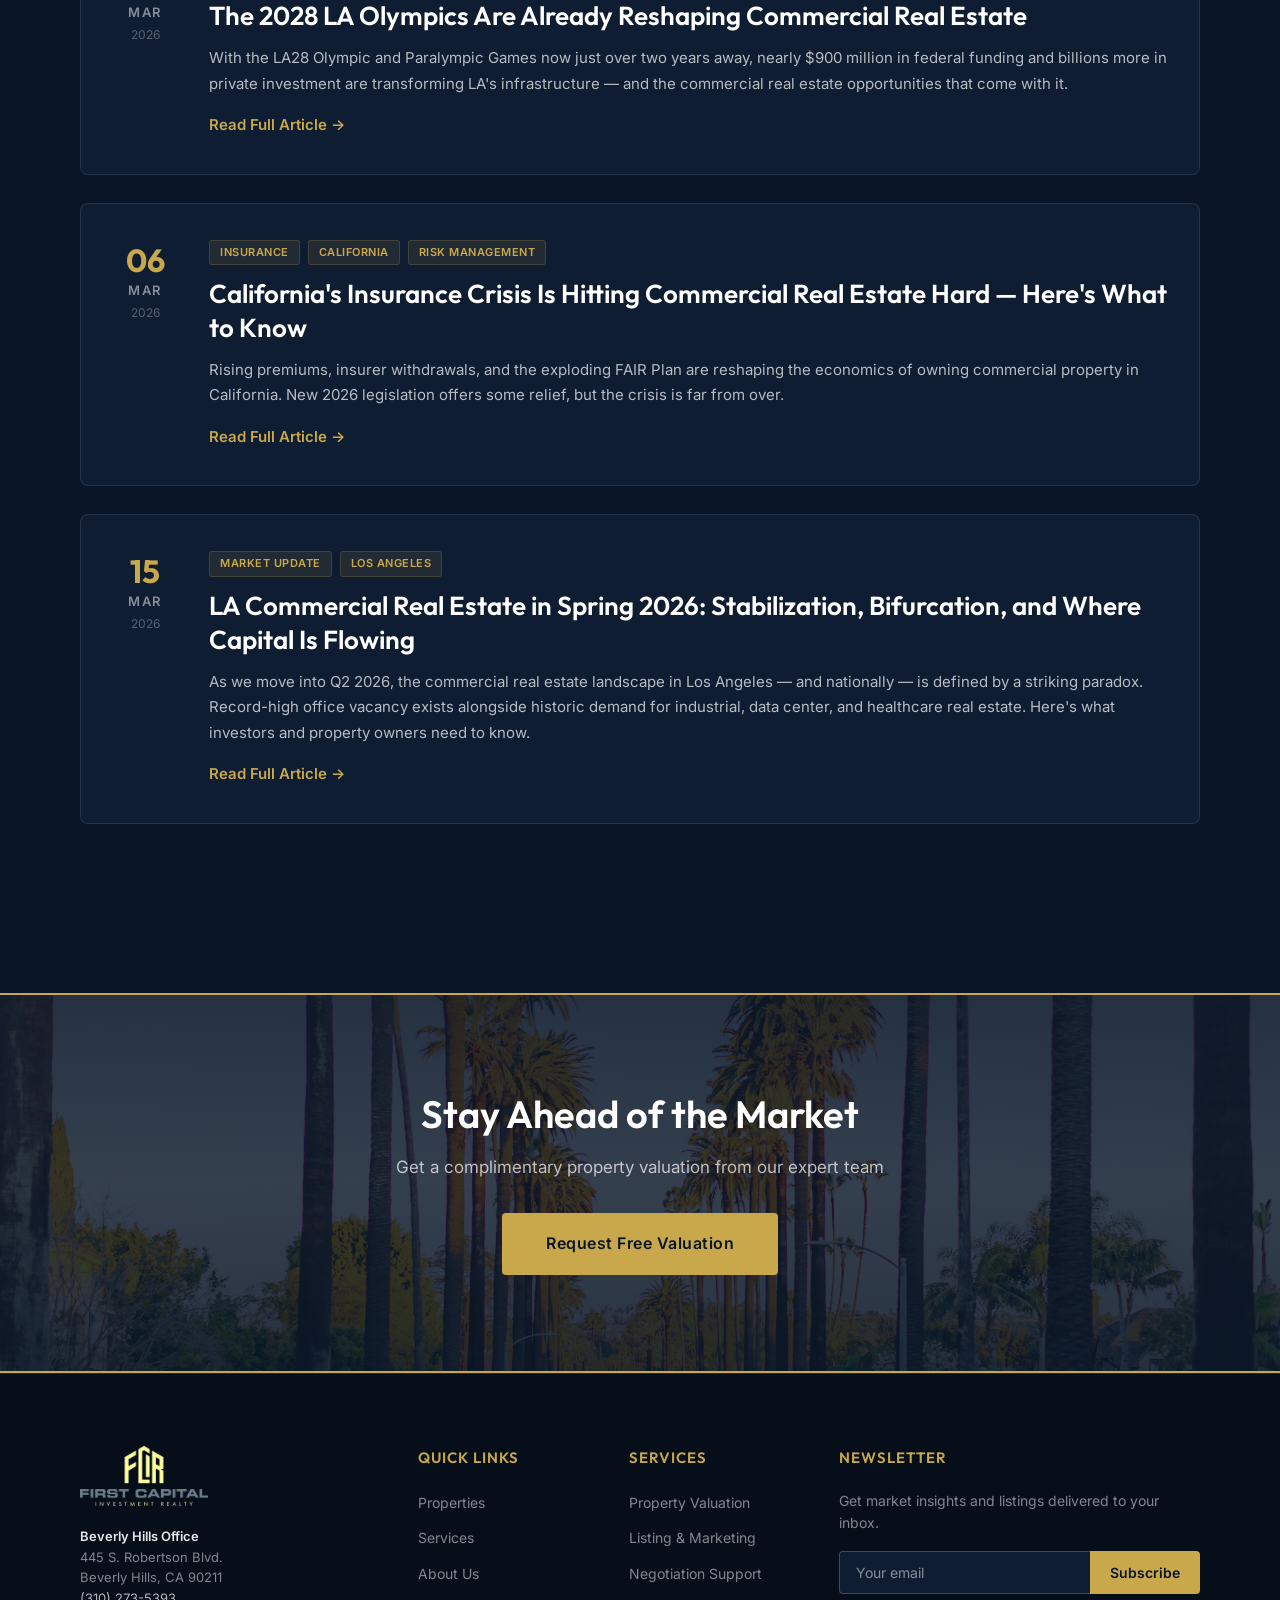
==== commit 1afb2363: "Weekly blog post: SB 79 Goes Live Wednesday While LA Defers to 2030, 601W Adds Wells Fargo North to " ====
--- a/blog.html
+++ b/blog.html
@@ -75,6 +75,86 @@
 <!-- ═══ BLOG POSTS ═══ -->
 <section class="blog-posts">
   <div class="section-container">
+
+    <!-- ARTICLE: JUNE 29, 2026 &mdash; SB 79 Live Wed, LA Defers to 2030, 601W Wells Fargo North, ACA 22 -->
+    <article class="blog-card" id="post-2026-06-29">
+      <div class="blog-card__date">
+        <span class="blog-card__day">29</span>
+        <span class="blog-card__month">JUN</span>
+        <span class="blog-card__year">2026</span>
+      </div>
+      <div class="blog-card__content">
+        <div class="blog-card__tags">
+          <span class="blog-card__tag">Market Update</span>
+          <span class="blog-card__tag">Los Angeles</span>
+          <span class="blog-card__tag">SB 79</span>
+          <span class="blog-card__tag">Office</span>
+          <span class="blog-card__tag">Measure ULA</span>
+          <span class="blog-card__tag">Capital Markets</span>
+        </div>
+        <h2 class="blog-card__title">SB 79 Goes Live Wednesday While LA Defers to 2030, 601W Adds Wells Fargo North to Brookfield's DTLA Bargain Bin, and Howard Jarvis Pulls Its Ballot Measure</h2>
+        <p class="blog-card__excerpt">Senate Bill 79, California's transit-oriented upzoning law, takes effect July 1 -- but the LA City Council, Pasadena, and Beverly Hills have all enacted partial delays designed to push full implementation out to roughly 2030. Distressed downtown office continues to clear at extraordinary discounts: 601W secured a $132M loan from Northwind Group to buy the Wells Fargo Center North Tower from Brookfield's defaulted $506M debt stack. The Howard Jarvis Taxpayers Association withdrew its statewide transfer-tax ballot initiative in exchange for the Legislature advancing ACA 22 and killing the 2023 ACA 13 "poison pill." The 10-year Treasury slipped back to 4.40% as the post-Iran-ceasefire bid persisted and a SpaceX wealth wave looms for the South Bay.</p>
+        <a href="#post-2026-06-29-full" class="blog-card__read-more" onclick="document.getElementById('post-2026-06-29-full').style.display='block'; this.style.display='none'; return false;">Read Full Article &rarr;</a>
+
+        <div class="blog-article" id="post-2026-06-29-full" style="display:none;">
+
+          <h3>SB 79 Live Wednesday &mdash; But LA's Version Is Much Smaller Than the State's</h3>
+          <p>SB 79, the Abundant &amp; Affordable Homes Near Transit Act, takes effect July 1. (<a href="https://www.njtod.org/sb79-in-california/" target="_blank" rel="noopener">NJTOD</a>) The headline state numbers are familiar by now: up to 95 feet of height and 160 dwelling units per acre on parcels within a half-mile of qualifying transit. (<a href="https://www.moneytalksnews.com/new-california-laws-go-into-effect-on-july-heres-what-to-know/" target="_blank" rel="noopener">Money Talks News</a>) Tiered by-right minimums run 7-9 stories within a quarter-mile of heavy rail, 5-6 stories within a half-mile of major rail, and 4-5 stories within a half-mile of qualifying high-frequency bus service. (<a href="https://cali-adu.com/blog/sb-79-los-angeles-explained/" target="_blank" rel="noopener">Cali ADU</a>)</p>
+          <p>The LA story is much narrower. On June 17 the City Council voted unanimously (with Traci Park absent) to pair the new Low-Rise Ordinance with a Phased Implementation Ordinance (CF 25-1083-S4) that defers full SB 79 compliance in qualifying areas until one year after the next Housing Element update -- roughly 2030. (<a href="https://laist.com/brief/news/housing-homelessness/los-angeles-city-council-housing-vote-sb-79-delay-low-rise-ordinance" target="_blank" rel="noopener">LAist</a>) (<a href="https://cali-adu.com/blog/sb-79-los-angeles-explained/" target="_blank" rel="noopener">Cali ADU</a>) The mechanism: SB 79 allows transit-adjacent jurisdictions that already permit at least 50% of the state-required density to opt out temporarily. LA met that threshold by adopting the Low-Rise Ordinance, which permits 2-to-4-story multifamily buildings of 4 to 16 units within a half-mile of 57 designated Opportunity Stations -- including the new D Line extension, parts of the San Fernando Valley near G Line stops, and portions of Eagle Rock along the planned NoHo-to-Pasadena bus rapid transit corridor. (<a href="https://laist.com/brief/news/housing-homelessness/los-angeles-city-council-housing-vote-sb-79-delay-low-rise-ordinance" target="_blank" rel="noopener">LAist</a>) Both ordinances still need final approval from Mayor Karen Bass.</p>
+          <p>Pasadena followed suit on June 22, voting 5-0 (with the mayor, vice mayor, and a councilmember recused for nearby property interests) to adopt a partial 18-month exemption from SB 79 for single-family and lower-density multifamily sites in six Metro A Line transit zones. (<a href="https://pasadenanow.com/main/pasadena-votes-to-delay-a-state-housing-law-near-the-gold-line-three-top-officials-sit-it-out" target="_blank" rel="noopener">Pasadena Now</a>) Beverly Hills adopted a Transit-Oriented Development Alternative Plan on June 9 that shifts 50% of mandated density away from single-family neighborhoods into a mixed-use overlay along Wilshire east of La Cienega; SB 79 applications cannot be filed in Beverly Hills until the state approves the city's plan. (<a href="https://beverlyhillscourier.com/2026/06/28/commission-holds-study-session-on-new-state-housing-laws/" target="_blank" rel="noopener">Beverly Hills Courier</a>) The practical takeaway for sponsors: if your project is in unincorporated LA County, smaller cities without an approved alternative plan, or Davis Vanguard's estimated million-unit statewide envelope, July 1 changes your underwriting. If you're inside LA, Pasadena, or Beverly Hills, the new opportunity is the Low-Rise Ordinance and TODAP work -- not full SB 79 -- for the next four years. (<a href="https://davisvanguard.org/2026/06/california-housing-reform-sb79/" target="_blank" rel="noopener">Davis Vanguard</a>)</p>
+
+          <h3>DTLA Distress Deepens: 601W Adds Wells Fargo North; BAC Plaza Now the Benchmark at ~$150/SF</h3>
+          <p>The downtown office story added another data point this week. 601W Companies secured a $132 million senior loan from Northwind Group to acquire the 55-story Wells Fargo Center North Tower at 333 South Grand Avenue after Brookfield ran into distress on a $506 million debt against the property. (<a href="https://commercialobserver.com/market/los-angeles/" target="_blank" rel="noopener">Commercial Observer</a>) (<a href="https://finance.yahoo.com/real-estate/articles/601w-bad-week-gets-worse-175714176.html" target="_blank" rel="noopener">Yahoo Finance</a>) That's the third major DTLA office trade in a row to clear in the $130-$180-per-square-foot range, after Capital Group's $210M BAC Plaza buy at ~$150/SF and 601W's earlier $180M acquisition of the same Wells Fargo Center's other tower. (<a href="https://therealdeal.com/la/2026/06/24/downtown-las-downward-spiral/" target="_blank" rel="noopener">The Real Deal</a>) The Real Deal puts the long-arc decline in context: BAC Plaza was worth $605 million ($430/SF) about a decade ago, and the typical pre-pandemic DTLA Class A trade cleared around $450/SF. (<a href="https://therealdeal.com/la/2026/06/24/downtown-las-downward-spiral/" target="_blank" rel="noopener">The Real Deal</a>) Overall DTLA office vacancy is now near 35%. (<a href="https://therealdeal.com/la/2026/06/24/downtown-las-downward-spiral/" target="_blank" rel="noopener">The Real Deal</a>) Institutional capital is exiting; opportunistic and owner-user capital is showing up to set the floor.</p>
+
+          <h3>ACA 22 Replaces the Howard Jarvis Ballot Measure</h3>
+          <p>The California Legislature voted overwhelmingly the week of June 22 to advance ACA 22 -- the legislative version of the Local Taxpayer Protection Act preserving Prop. 13's two-thirds-vote requirement for special taxes -- and to remove ACA 13, the 2023 "poison pill" amendment, from the November ballot. (<a href="https://howardjarvis.substack.com/p/breaking-news-a-victory-for-taxpayers" target="_blank" rel="noopener">Howard Jarvis Taxpayers Association</a>) In exchange, the Howard Jarvis Taxpayers Association withdrew its own statewide initiative that would have capped local real-estate transfer taxes at 0.05%. (<a href="https://howardjarvis.substack.com/p/breaking-news-a-victory-for-taxpayers" target="_blank" rel="noopener">Howard Jarvis Taxpayers Association</a>) ACA 22 will appear on the November ballot with a proposition number to be assigned, but it does not contain the transfer-tax cap. For LA owners weighing whether to push an above-threshold deal to record before the new $5.4M/$10.9M ULA thresholds take effect July 1, the implication is direct: there is no longer a statewide ballot vehicle that would gut ULA after November. The only structural ULA fix on the table is the LA-only multifamily carve-out that City Council voted 9-5 to draft on June 17.</p>
+
+          <h3>Capital Markets: 10-Year Slips to 4.40%, Mortgage Rates Tick Lower</h3>
+          <p>The 10-year Treasury yield fell to 4.400% on June 24, down from the post-FOMC spike, as energy prices declined further and the Iran ceasefire held. (<a href="https://www.morningstar.com/news/dow-jones/202606246445/10-year-treasury-yield-falls-to-4400-data-talk" target="_blank" rel="noopener">Morningstar</a>) (<a href="https://www.cnbc.com/2026/06/26/treasury-yields-edge-lower-as-energy-prices-slide.html" target="_blank" rel="noopener">CNBC</a>) WSJ's tracker shows the 30-year fixed mortgage at 6.56% on June 26, down modestly week-over-week despite Warsh's hawkish dot plot. (<a href="https://www.wsj.com/buyside/personal-finance/mortgage/mortgage-rates-today-6-26-2026" target="_blank" rel="noopener">The Wall Street Journal</a>) The narrow tactical window for refinances or rate locks before the next FOMC meeting in late July is real -- but don't over-read it. The committee's median 2026 dot remains at 3.8%, and KPMG still expects two hikes by year-end.</p>
+
+          <h3>South Bay Bracing for the SpaceX Wealth Wave</h3>
+          <p>SpaceX shares began trading June 12 and raised $75 billion, making Elon Musk the world's first trillionaire and minting thousands of new SoCal-based millionaires overnight. (<a href="https://www.latimes.com/business/story/2026-06-29/spacex-ipo-sparks-race-for-luxury-housing-in-southern-california" target="_blank" rel="noopener">Los Angeles Times</a>) Agents from Hawthorne to Manhattan Beach, Venice and Santa Monica report early inquiries on $5-million-plus properties, and economists expect the largest buying surge after the standard lockup ends in December. (<a href="https://www.latimes.com/business/story/2026-06-29/spacex-ipo-sparks-race-for-luxury-housing-in-southern-california" target="_blank" rel="noopener">Los Angeles Times</a>) Manhattan Beach and Redondo Beach are the most concentrated bet, with spillover expected into Culver City and possibly north Orange County. For multifamily owners in those submarkets, the spillover demand is the more interesting story: a wealth-effect cohort priced out of single-family will rent at the top of the market.</p>
+
+          <h3>Other Notable Trades</h3>
+          <p>Centerbridge Partners lent $210 million to a condo repositioning in Orange County. (<a href="https://commercialobserver.com/market/los-angeles/" target="_blank" rel="noopener">Commercial Observer</a>) Wells Fargo provided a $46 million refinance for a Rosemead shopping center. (<a href="https://commercialobserver.com/market/los-angeles/" target="_blank" rel="noopener">Commercial Observer</a>) Bay Club Company bought an El Segundo property for $42 million. (<a href="https://commercialobserver.com/market/los-angeles/" target="_blank" rel="noopener">Commercial Observer</a>) Two warehouse leases in one LA industrial corridor combined for roughly $30 million in total transaction value. (<a href="https://commercialobserver.com/market/los-angeles/" target="_blank" rel="noopener">Commercial Observer</a>) PCCP and Alliance Residential closed a $65.3 million Inland Empire multifamily acquisition. (<a href="https://www.connectcre.com/story-market/inland-empire/" target="_blank" rel="noopener">Connect CRE</a>) Truist Bank supplied a $300 million credit facility to JIOS Capital's expanding industrial outdoor storage portfolio. (<a href="https://commercialobserver.com/" target="_blank" rel="noopener">Commercial Observer</a>)</p>
+
+          <h3>What It Means for LA Investors</h3>
+          <p>The week leaves LA owners with a clear playbook. First, on SB 79: don't underwrite full statewide entitlements on LA-city parcels for the next four years -- model your project against the Low-Rise Ordinance instead. Outside LA, Pasadena, and Beverly Hills, SB 79 is your new baseline; get the by-right density math finished. Second, on DTLA office: with three consecutive Class A trades clearing at $130-$180/SF, the floor is now visible, but the bid side is owner-users and opportunistic specialists. Institutional capital is not coming back this year. Third, on policy: ACA 22 takes the statewide transfer-tax cap off the table, which makes the LA City Council's pending multifamily ULA carve-out the only structural relief vehicle alive. Fourth, on rates: the modest pull-back to 4.40% on the 10-year is tactical, not strategic -- the dot plot still points to no cut in 2026. First Capital Investment Realty can help you re-underwrite a Valley or Westside asset against the Low-Rise Ordinance footprint, model a value-add basis against today's DTLA distress comps, or sequence a closing around the July 1 ULA threshold change. Reach out at <a href="index.html#cta-banner">firstcapinvestment.com</a> or contact Farhad directly at <a href="mailto:Farhad@FirstCapInvestment.com">Farhad@FirstCapInvestment.com</a>.</p>
+
+          <div class="blog-article__sources">
+            <h4>Sources</h4>
+            <ul>
+              <li><a href="https://www.njtod.org/sb79-in-california/" target="_blank" rel="noopener">NJTOD &mdash; "S.B. 79: Moving Towards Transit-Oriented Housing in California"</a></li>
+              <li><a href="https://www.moneytalksnews.com/new-california-laws-go-into-effect-on-july-heres-what-to-know/" target="_blank" rel="noopener">Money Talks News &mdash; "New California Laws Go Into Effect on July 1"</a></li>
+              <li><a href="https://cali-adu.com/blog/sb-79-los-angeles-explained/" target="_blank" rel="noopener">Cali ADU &mdash; "California SB 79: What the New Housing Law Means for LA in 2026"</a></li>
+              <li><a href="https://laist.com/brief/news/housing-homelessness/los-angeles-city-council-housing-vote-sb-79-delay-low-rise-ordinance" target="_blank" rel="noopener">LAist &mdash; "LA City Council postpones full effects of SB 79 with Low-Rise Ordinance"</a></li>
+              <li><a href="https://pasadenanow.com/main/pasadena-votes-to-delay-a-state-housing-law-near-the-gold-line-three-top-officials-sit-it-out" target="_blank" rel="noopener">Pasadena Now &mdash; "Pasadena Votes to Delay Implementation of a State Housing Law Near the Gold Line"</a></li>
+              <li><a href="https://beverlyhillscourier.com/2026/06/28/commission-holds-study-session-on-new-state-housing-laws/" target="_blank" rel="noopener">Beverly Hills Courier &mdash; "Commission Holds Study Session on New State Housing Laws"</a></li>
+              <li><a href="https://davisvanguard.org/2026/06/california-housing-reform-sb79/" target="_blank" rel="noopener">Davis Vanguard &mdash; "Experts Warn Regulatory Barriers Still Threaten Missing Middle Development"</a></li>
+              <li><a href="https://commercialobserver.com/market/los-angeles/" target="_blank" rel="noopener">Commercial Observer &mdash; "Los Angeles Markets &mdash; 601W Secures $132M to Buy Brookfield's Downtown L.A. Office Tower"</a></li>
+              <li><a href="https://finance.yahoo.com/real-estate/articles/601w-bad-week-gets-worse-175714176.html" target="_blank" rel="noopener">Yahoo Finance &mdash; "601W's bad week gets worse with $43M foreclosure on Tesla-leased Chicago building"</a></li>
+              <li><a href="https://therealdeal.com/la/2026/06/24/downtown-las-downward-spiral/" target="_blank" rel="noopener">The Real Deal &mdash; "Can Downtown LA make a comeback?"</a></li>
+              <li><a href="https://howardjarvis.substack.com/p/breaking-news-a-victory-for-taxpayers" target="_blank" rel="noopener">Howard Jarvis Taxpayers Association &mdash; "Breaking News: A Victory for Taxpayers"</a></li>
+              <li><a href="https://www.morningstar.com/news/dow-jones/202606246445/10-year-treasury-yield-falls-to-4400-data-talk" target="_blank" rel="noopener">Morningstar &mdash; "10-Year Treasury Yield Falls to 4.400% &mdash; Data Talk"</a></li>
+              <li><a href="https://www.cnbc.com/2026/06/26/treasury-yields-edge-lower-as-energy-prices-slide.html" target="_blank" rel="noopener">CNBC &mdash; "Treasury yields edge lower as traders monitor inflation trajectory"</a></li>
+              <li><a href="https://www.wsj.com/buyside/personal-finance/mortgage/mortgage-rates-today-6-26-2026" target="_blank" rel="noopener">The Wall Street Journal &mdash; "Mortgage Rates Today, June 26, 2026: 30-Year Rates Fall to 6.56%"</a></li>
+              <li><a href="https://www.latimes.com/business/story/2026-06-29/spacex-ipo-sparks-race-for-luxury-housing-in-southern-california" target="_blank" rel="noopener">Los Angeles Times &mdash; "SpaceX IPO sparks race for luxury housing in Southern California"</a></li>
+              <li><a href="https://www.connectcre.com/story-market/inland-empire/" target="_blank" rel="noopener">Connect CRE &mdash; "Inland Empire Commercial Real Estate News"</a></li>
+              <li><a href="https://commercialobserver.com/" target="_blank" rel="noopener">Commercial Observer &mdash; "Truist Bank Supplies $300M Credit Facility for JIOS's Expanding IOS Portfolio"</a></li>
+            </ul>
+          </div>
+
+          <div class="blog-article__author">
+            <div class="blog-article__author-info">
+              <strong>First Capital Investment Realty</strong>
+              <span>Beverly Hills &middot; West Hills &middot; Claremont</span>
+              <a href="mailto:Farhad@FirstCapInvestment.com">Farhad@FirstCapInvestment.com</a>
+            </div>
+          </div>
+        </div>
+      </div>
+    </article>
+
 
     <!-- ARTICLE: JUNE 22, 2026 &mdash; Warsh's Hawkish Pivot, ULA Carve-Out to Ballot, BAC Plaza Closes -->
     <article class="blog-card" id="post-2026-06-22">
